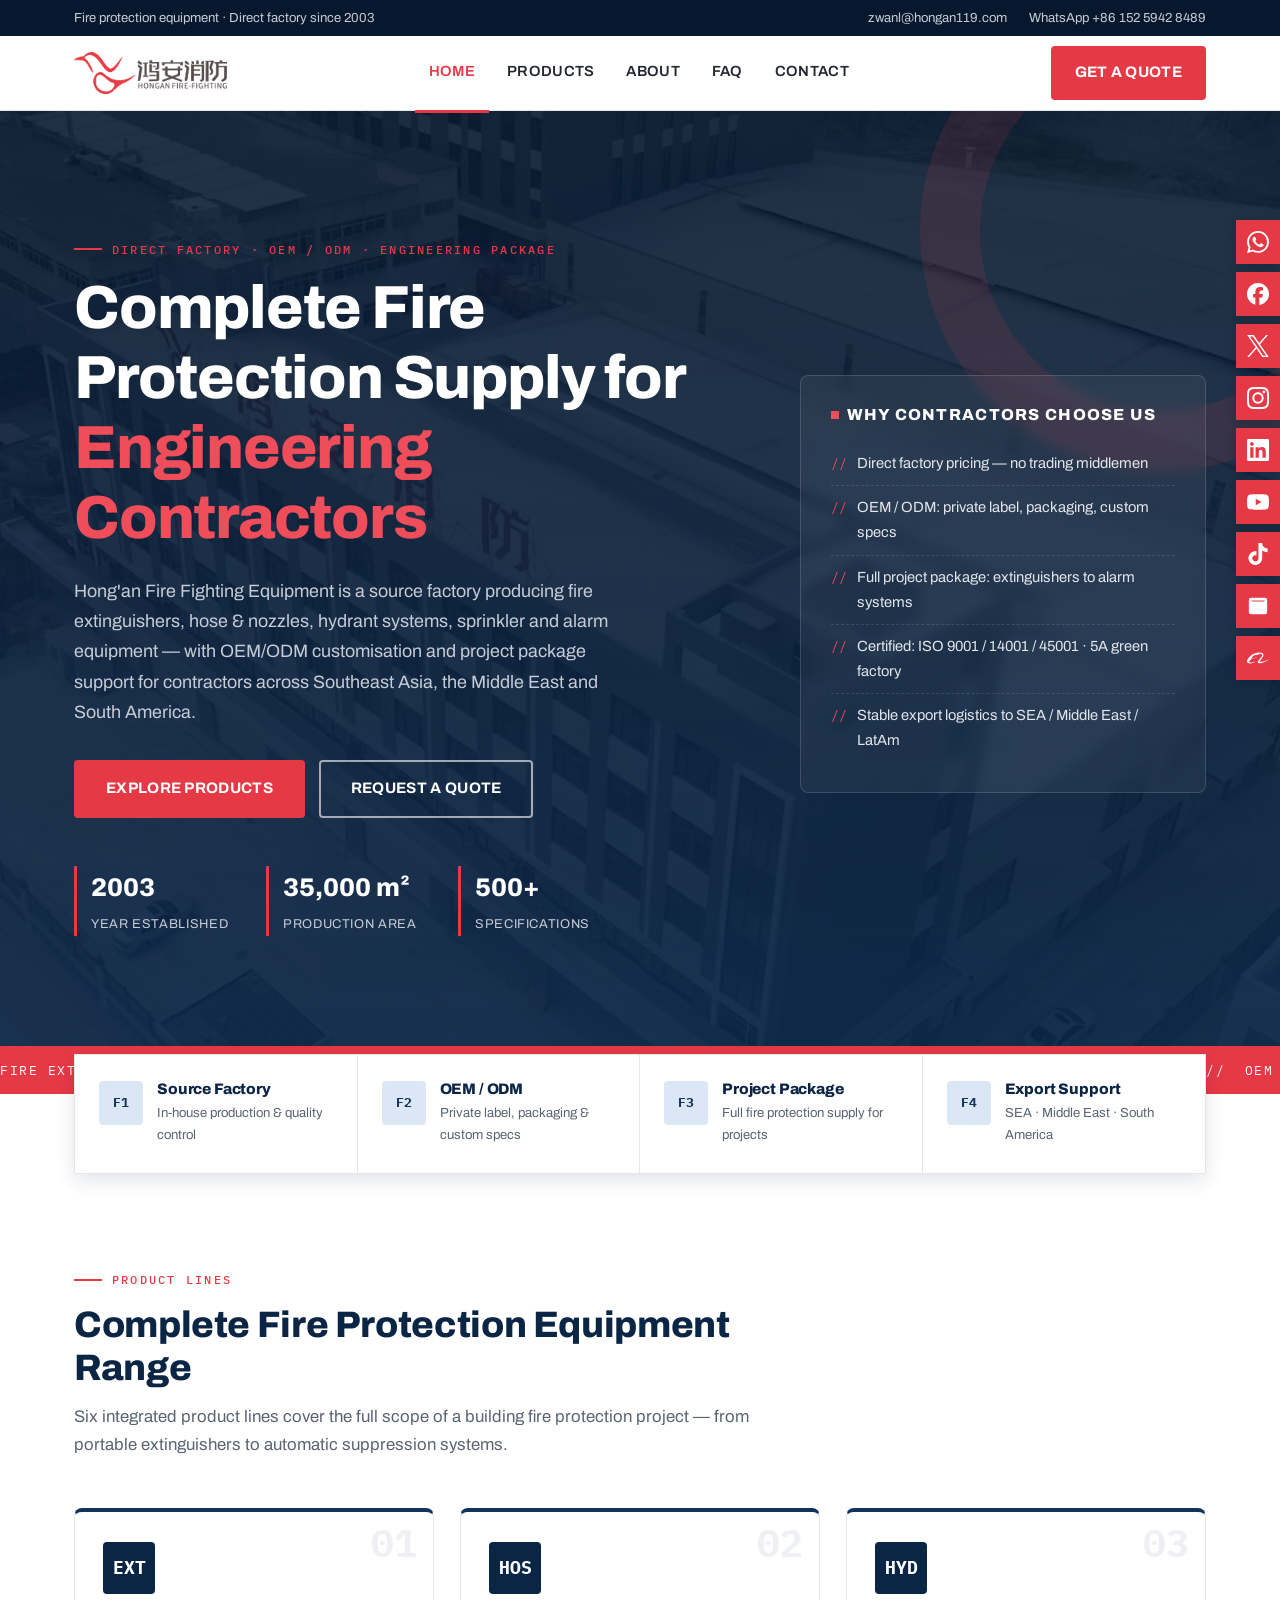
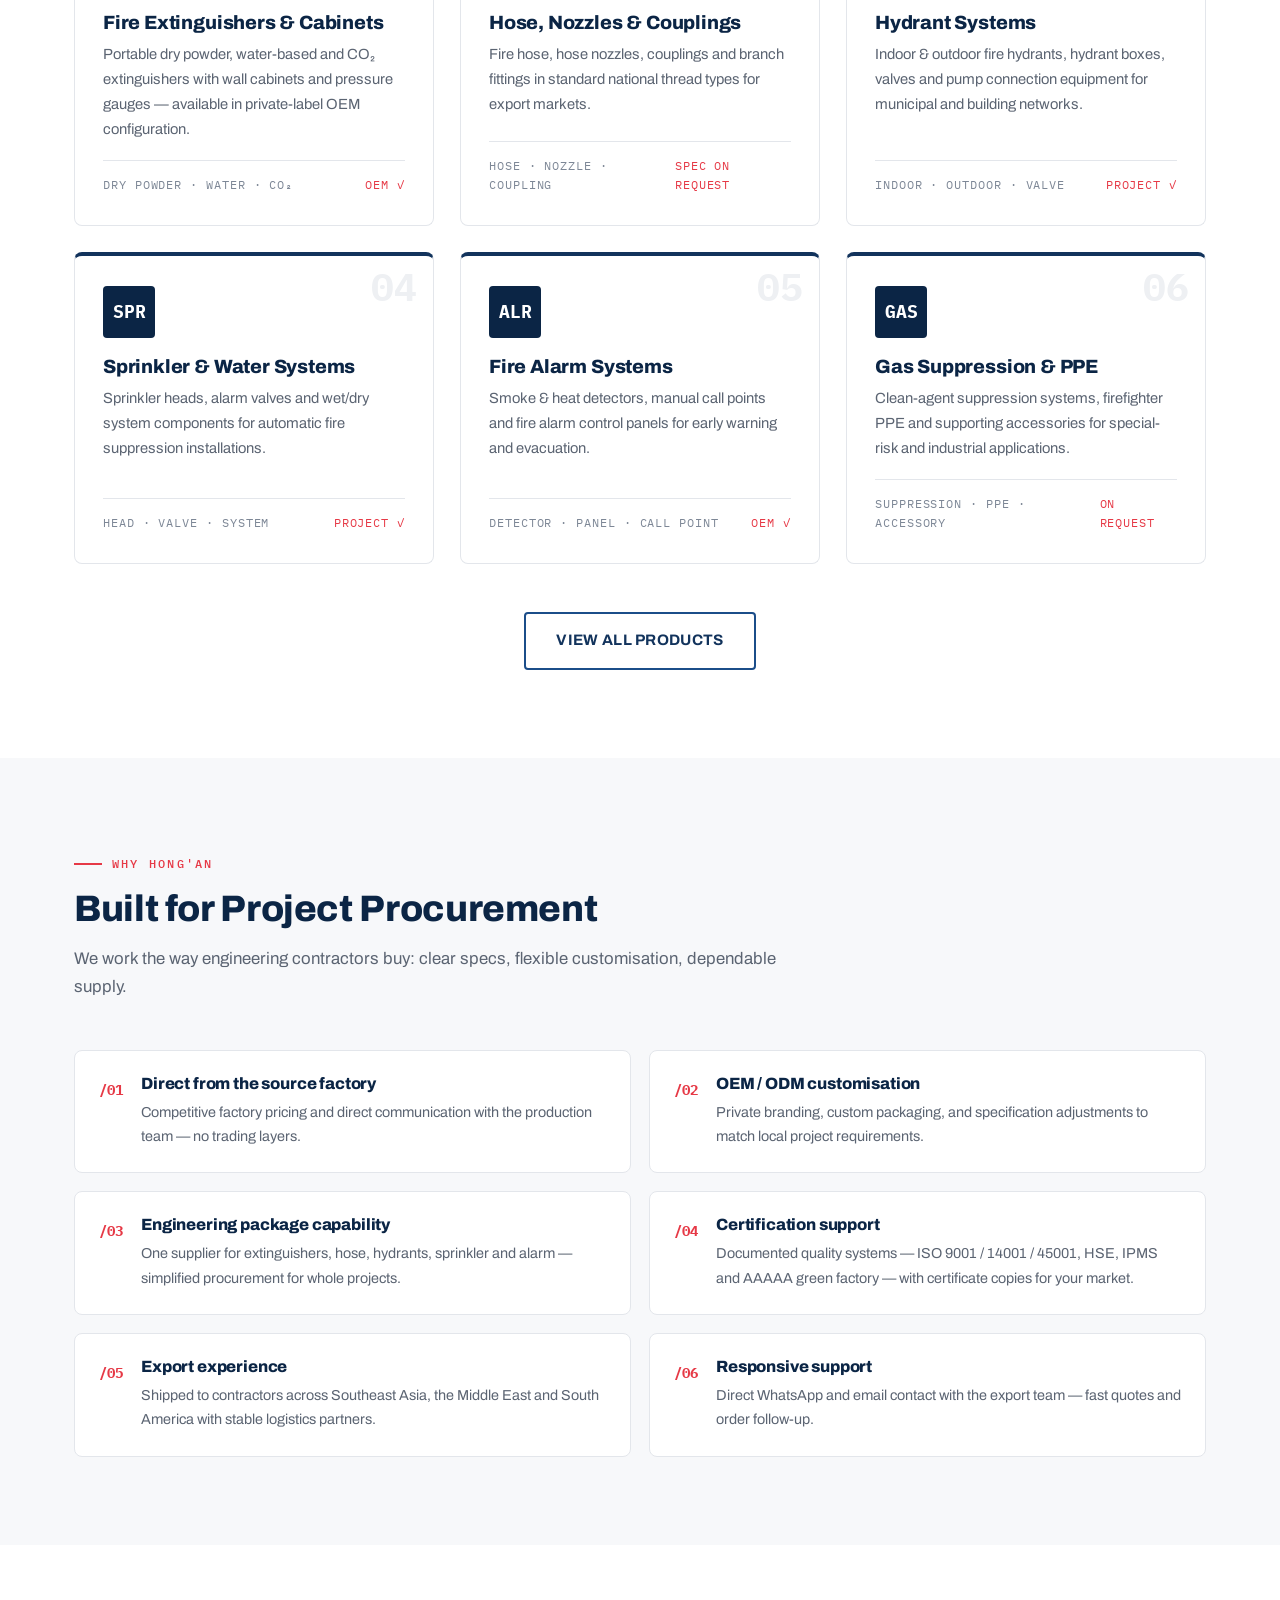
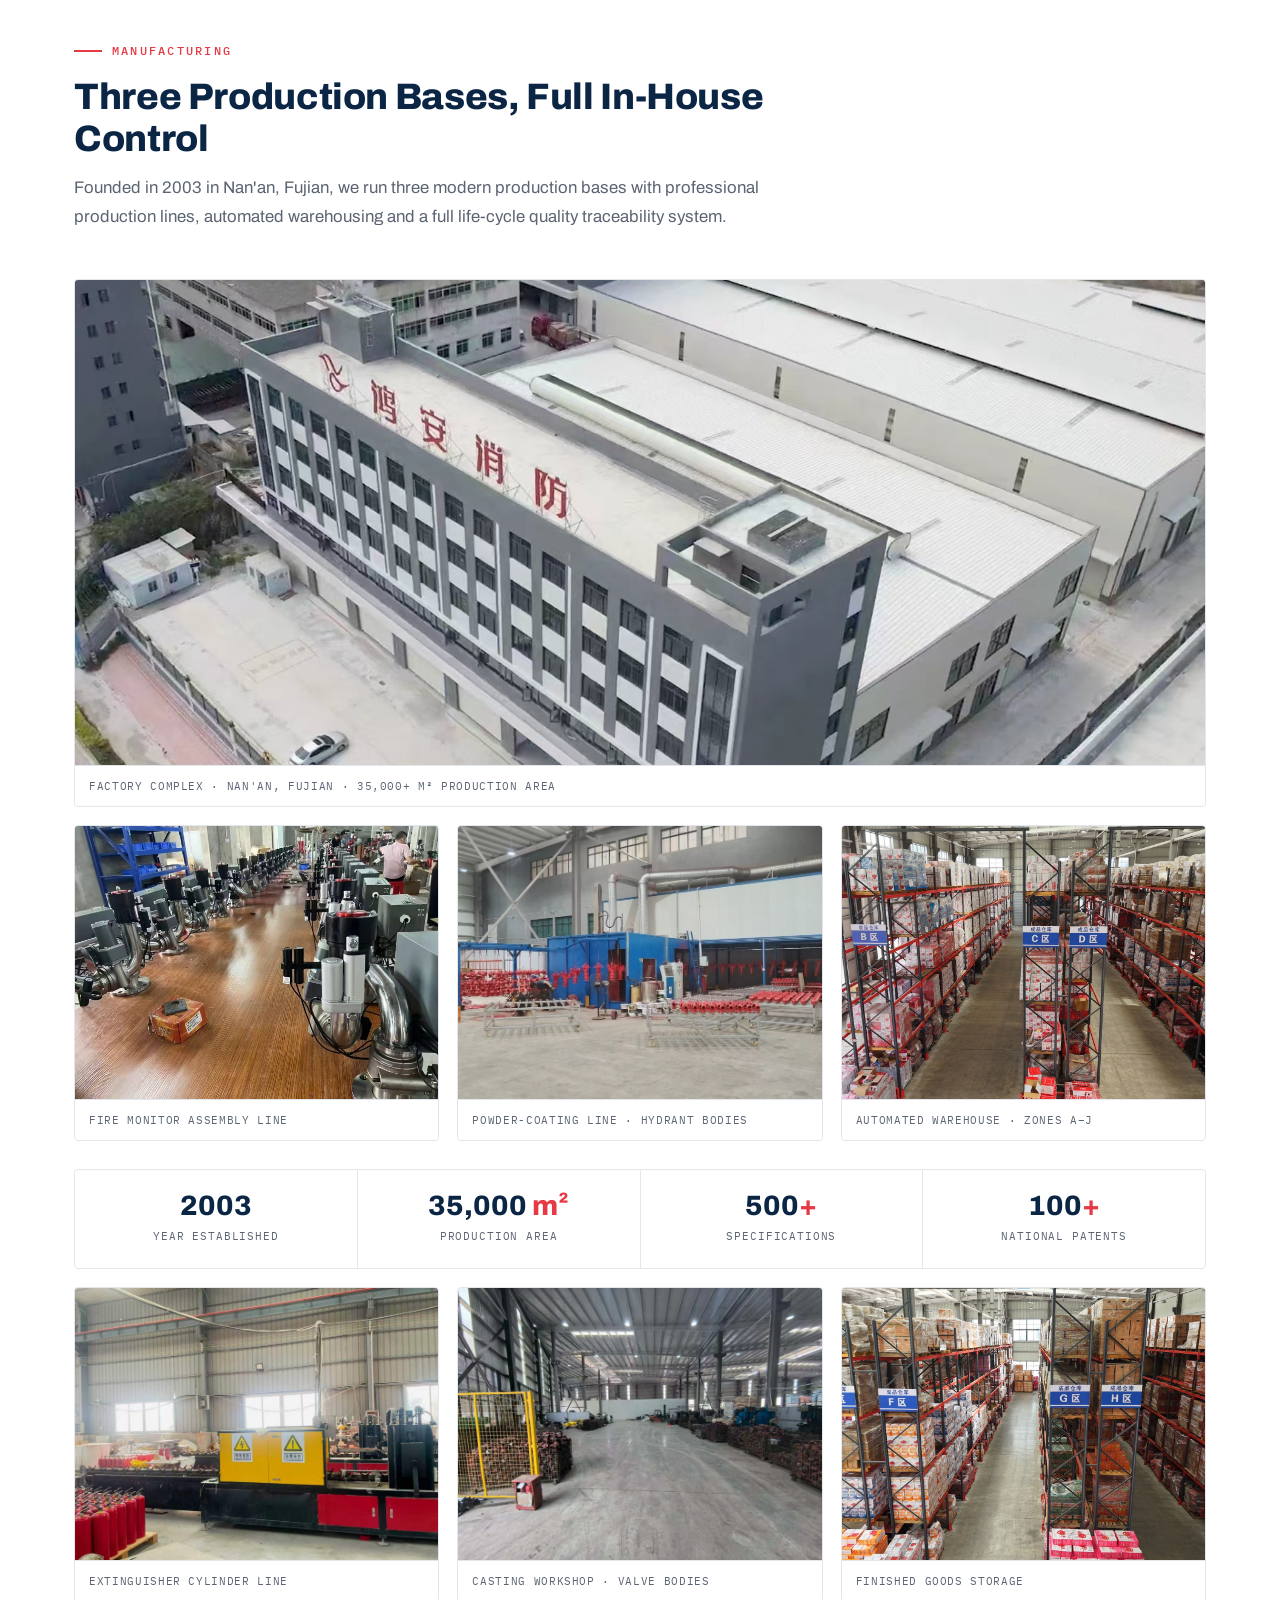
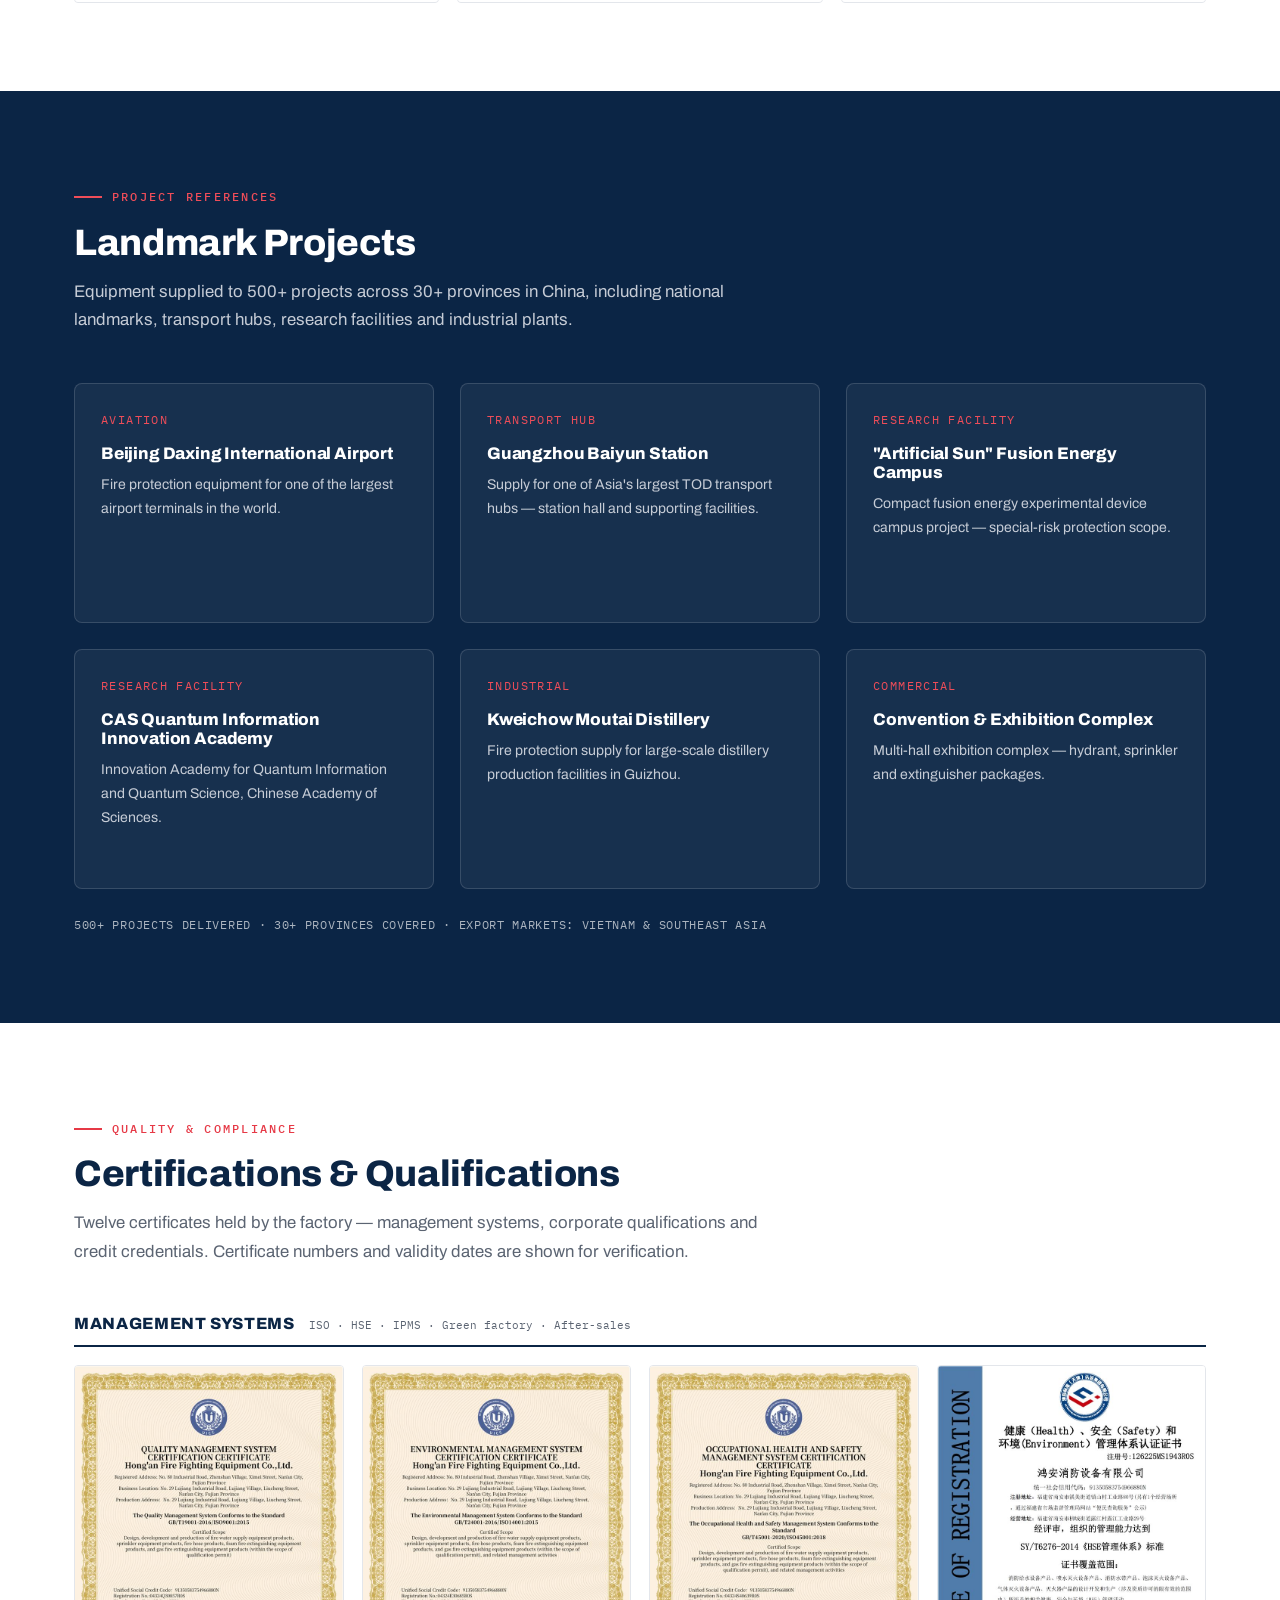
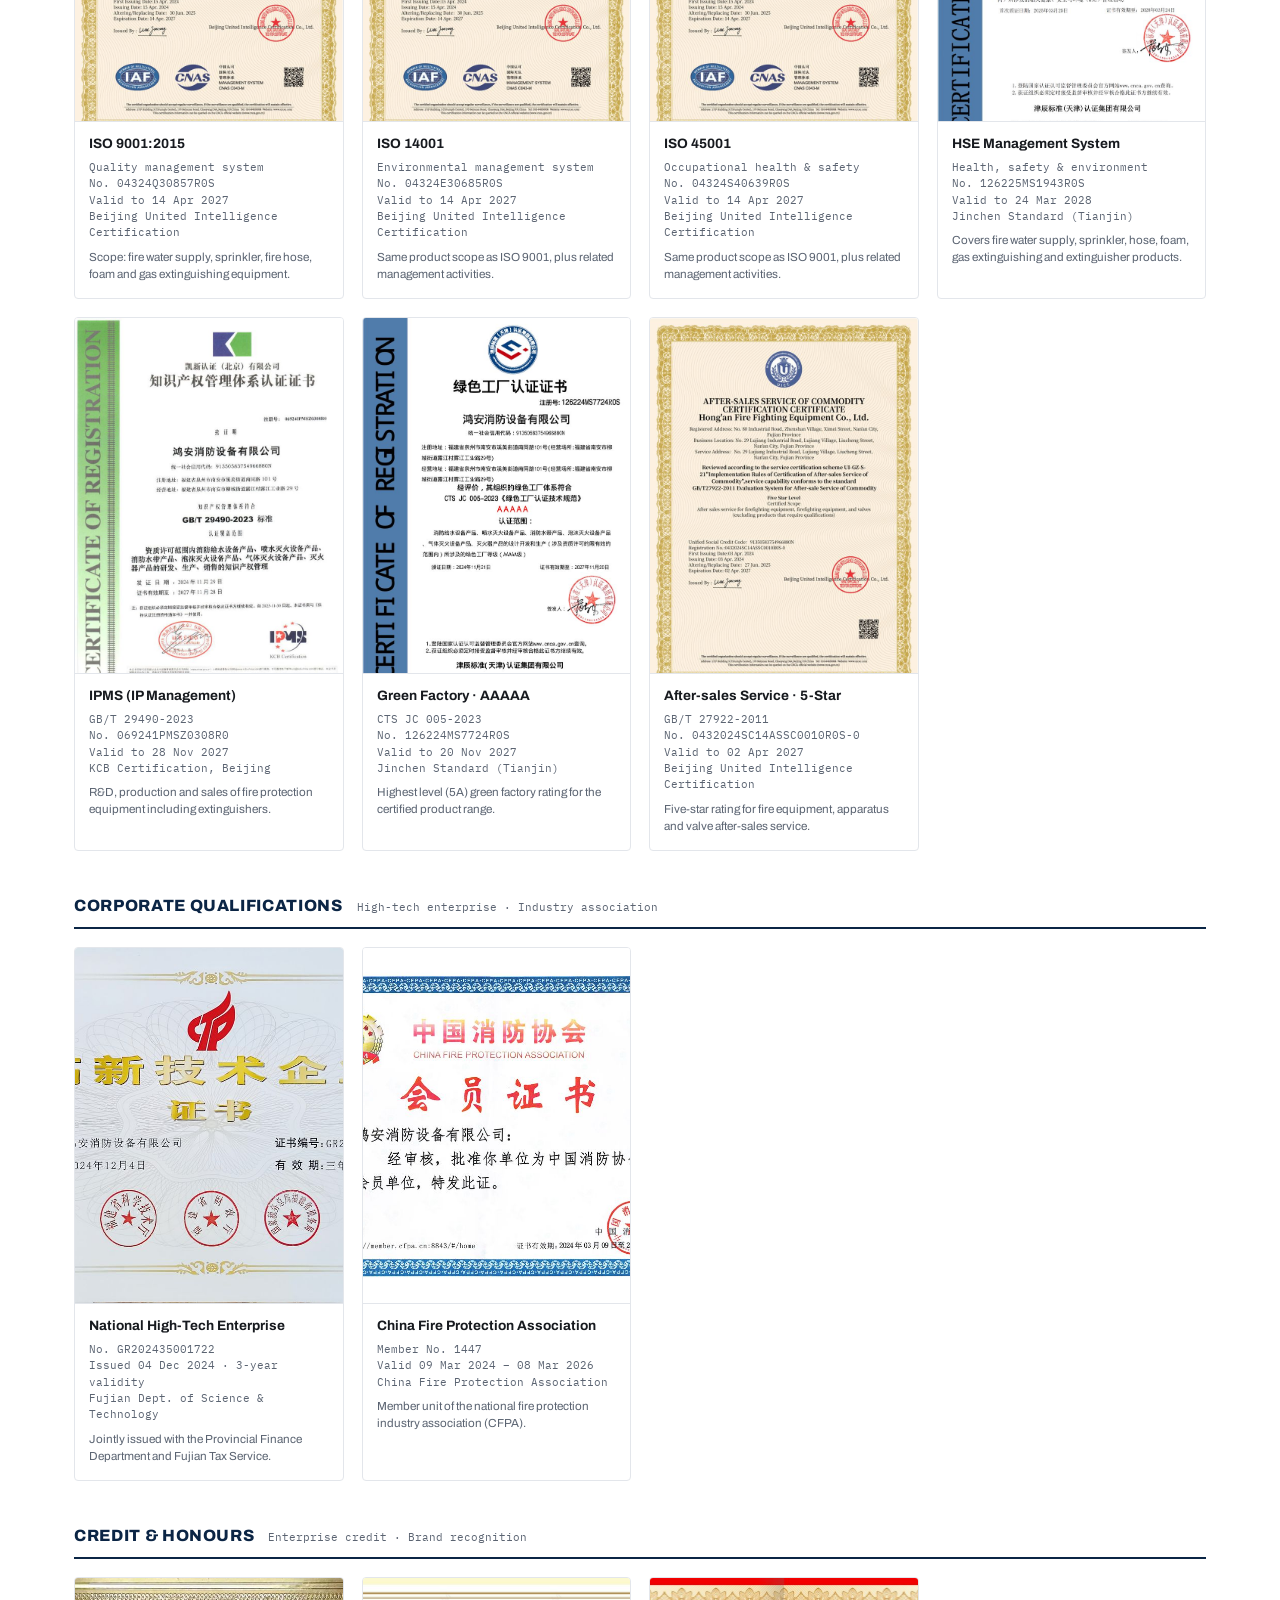
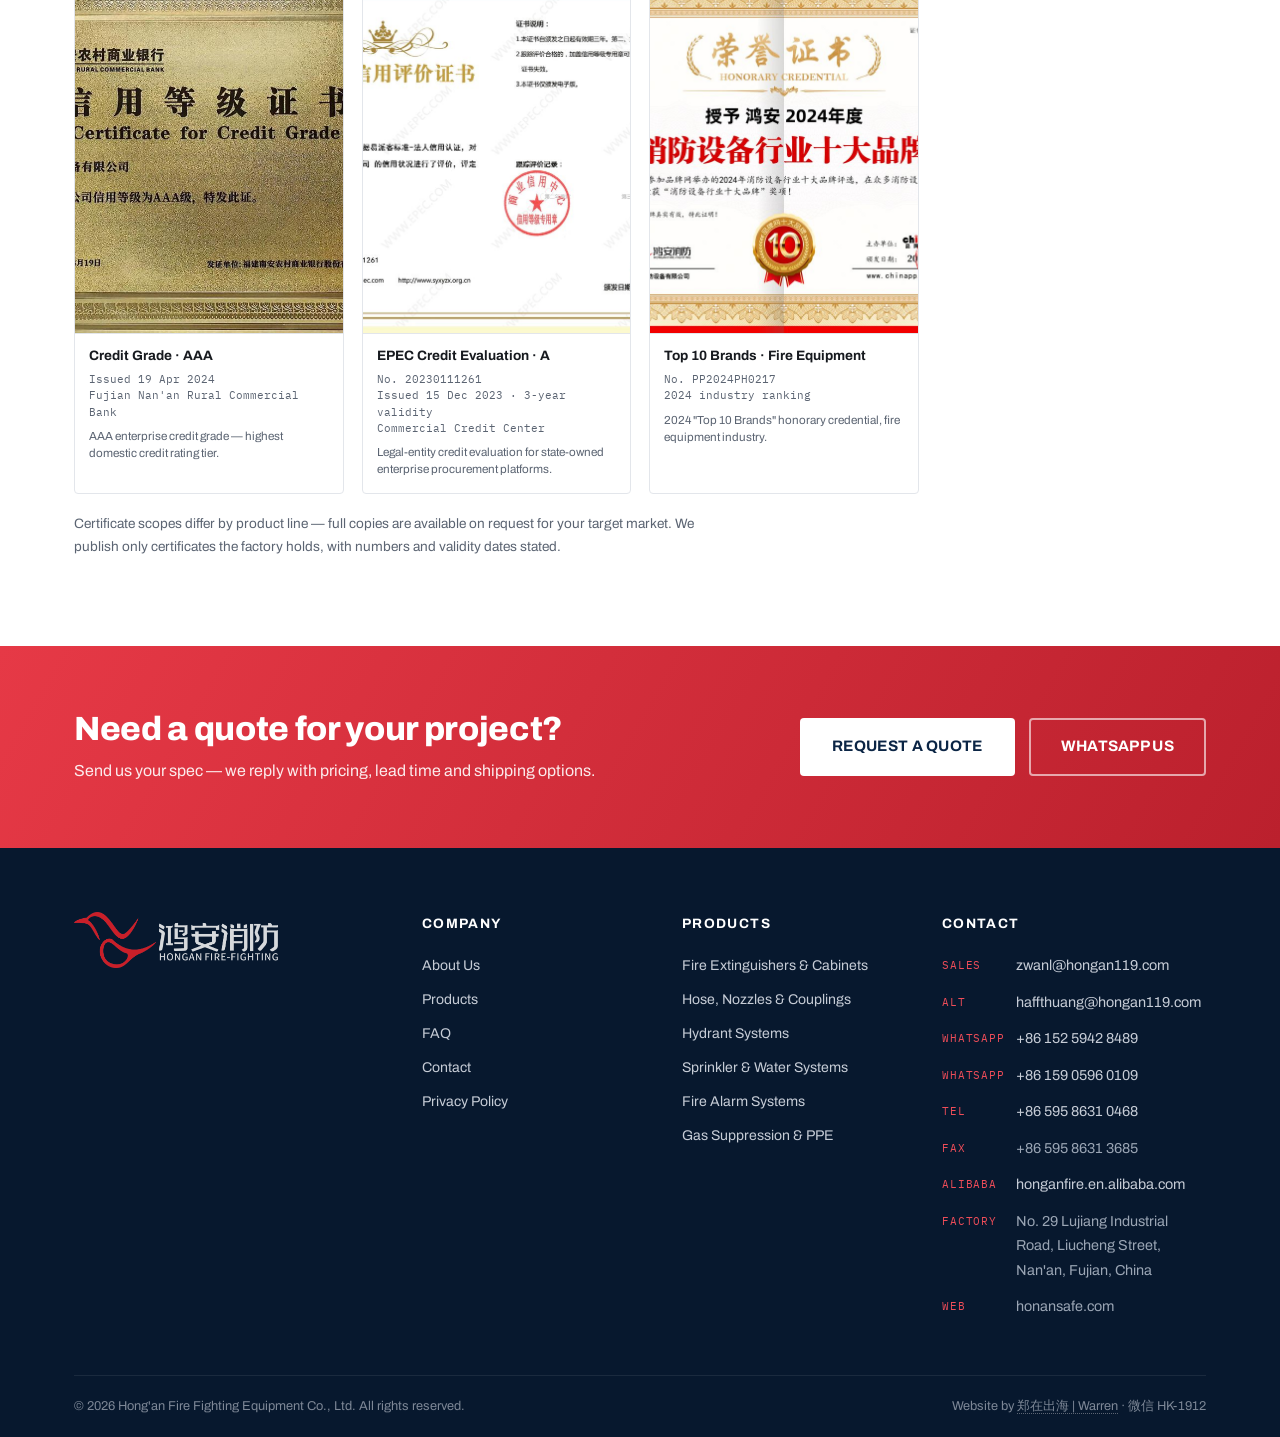
==== index.html @ c44fd496 "feat: add fixed contact rail (WhatsApp / Email / Alibaba) with hover-expand labels" ====
<!DOCTYPE html>
<html lang="en">
<head>
  <meta charset="UTF-8">
  <meta name="viewport" content="width=device-width, initial-scale=1.0">
  <title>Hong'an Fire Fighting Equipment — Fire Protection Manufacturer | Fire Extinguishers, Hose, Hydrant, Sprinkler, Alarm Systems</title>
  <meta name="description" content="Hong'an Fire Fighting Equipment Co., Ltd. — direct factory manufacturer of fire extinguishers, fire hose & nozzles, hydrant systems, sprinkler systems and fire alarm systems. OEM/ODM customisation, engineering package support, exports to Southeast Asia, Middle East & South America.">
  <meta name="keywords" content="fire extinguisher manufacturer, fire hose supplier, fire hydrant, sprinkler system, fire alarm, OEM ODM fire protection, HonanSafe, Hong'an Fire Fighting Equipment">
  <link rel="canonical" href="https://honansafe.com/">
  <meta property="og:title" content="Hong'an Fire Fighting Equipment — Fire Protection Manufacturer">
  <meta property="og:description" content="Direct factory manufacturer of fire protection equipment. OEM/ODM customisation for engineering contractors in Southeast Asia, Middle East & South America.">
  <meta property="og:type" content="website">
  <meta property="og:url" content="https://honansafe.com/">
  <link rel="preconnect" href="https://fonts.googleapis.com">
  <link rel="preconnect" href="https://fonts.gstatic.com" crossorigin>
  <link href="https://fonts.googleapis.com/css2?family=Archivo:wght@400;500;600;700;800&family=IBM+Plex+Mono:wght@400;500;600&display=swap" rel="stylesheet">
  <link rel="stylesheet" href="assets/styles.css?v=5">
  <script type="application/ld+json">
  {
    "@context": "https://schema.org",
    "@type": "Organization",
    "name": "Hong'an Fire Fighting Equipment Co., Ltd.",
    "alternateName": "HonanSafe",
    "url": "https://honansafe.com/",
    "email": "zwanl@hongan119.com",
    "contactPoint": {
      "@type": "ContactPoint",
      "telephone": "+86-152-5942-8489",
      "contactType": "sales",
      "areaServed": ["Southeast Asia", "Middle East", "South America"],
      "availableLanguage": ["English"]
    },
    "description": "Direct factory manufacturer of fire protection equipment including fire extinguishers, fire hose, hydrants, sprinkler and fire alarm systems. OEM/ODM customisation and engineering package support."
  }
  </script>
</head>
<body>

  <!-- Top utility bar -->
  <div class="topbar">
    <div class="container">
      <div>Fire protection equipment · Direct factory since <span id="est-year">2003</span></div>
      <div class="tb-right">
        <a href="mailto:zwanl@hongan119.com">zwanl@hongan119.com</a>
        <a href="https://wa.me/8615259428489" target="_blank" rel="noopener">WhatsApp +86 152 5942 8489</a>
      </div>
    </div>
  </div>

  <!-- Header -->
  <header class="site-header">
    <div class="container nav-wrap">
      <a href="index.html" class="brand" aria-label="HonanSafe home">
        <img src="assets/logo-horizontal.png" alt="Hong'an Fire Fighting Equipment - HonanSafe" class="brand-logo">
      </a>

      <button class="nav-toggle" aria-label="Open menu" aria-expanded="false">
        <span></span><span></span><span></span>
      </button>

      <nav aria-label="Main navigation">
        <ul class="nav-menu">
          <li><a href="index.html" class="active">Home</a></li>
          <li>
            <a href="products.html">Products</a>
            <ul class="dropdown">
              <li><a href="products/fire-extinguishers.html">Fire Extinguishers & Cabinets <span>01</span></a></li>
              <li><a href="products/hose-nozzles.html">Hose, Nozzles & Couplings <span>02</span></a></li>
              <li><a href="products/hydrant-systems.html">Hydrant Systems <span>03</span></a></li>
              <li><a href="products/sprinkler-systems.html">Sprinkler & Water Systems <span>04</span></a></li>
              <li><a href="products/fire-alarm.html">Fire Alarm Systems <span>05</span></a></li>
              <li><a href="products/other.html">Gas Suppression & PPE <span>06</span></a></li>
            </ul>
          </li>
          <li><a href="about.html">About</a></li>
          <li><a href="faq.html">FAQ</a></li>
          <li><a href="contact.html">Contact</a></li>
        </ul>
      </nav>

      <div class="nav-cta">
        <a href="contact.html" class="btn btn-primary" style="padding:12px 22px;">Get a Quote</a>
      </div>
    </div>
  </header>

  <!-- Hero -->
  <section class="hero hero-has-photo">
    <div class="container">
      <div class="hero-grid">
        <div class="reveal">
          <span class="kicker">Direct factory · OEM / ODM · Engineering package</span>
          <h1>Complete Fire Protection Supply for <span class="accent">Engineering Contractors</span></h1>
          <p class="hero-sub">
            Hong'an Fire Fighting Equipment is a source factory producing fire extinguishers, hose & nozzles,
            hydrant systems, sprinkler and alarm equipment — with OEM/ODM customisation and
            project package support for contractors across Southeast Asia, the Middle East and South America.
          </p>
          <div class="hero-ctas">
            <a href="products.html" class="btn btn-primary">Explore Products</a>
            <a href="contact.html" class="btn btn-outline-light">Request a Quote</a>
          </div>
          <div class="hero-stats">
            <div class="stat"><b>2003</b><span>Year established</span></div>
            <div class="stat"><b>35,000 m²</b><span>Production area</span></div>
            <div class="stat"><b>500+</b><span>Specifications</span></div>
          </div>
        </div>
        <div class="hero-panel reveal reveal-delay-1">
          <h3>Why contractors choose us</h3>
          <ul>
            <li>Direct factory pricing — no trading middlemen</li>
            <li>OEM / ODM: private label, packaging, custom specs</li>
            <li>Full project package: extinguishers to alarm systems</li>
            <li>Certified: ISO 9001 / 14001 / 45001 · 5A green factory</li>
            <li>Stable export logistics to SEA / Middle East / LatAm</li>
          </ul>
        </div>
      </div>
    </div>
  </section>

  <!-- Ticker -->
  <div class="ticker" aria-hidden="true">
    <div class="ticker-track">
      FIRE EXTINGUISHERS&nbsp;&nbsp;//&nbsp;&nbsp;FIRE HOSE & NOZZLES&nbsp;&nbsp;//&nbsp;&nbsp;HYDRANT SYSTEMS&nbsp;&nbsp;//&nbsp;&nbsp;SPRINKLER SYSTEMS&nbsp;&nbsp;//&nbsp;&nbsp;FIRE ALARM&nbsp;&nbsp;//&nbsp;&nbsp;GAS SUPPRESSION&nbsp;&nbsp;//&nbsp;&nbsp;OEM / ODM&nbsp;&nbsp;//&nbsp;&nbsp;ENGINEERING PACKAGE&nbsp;&nbsp;//&nbsp;&nbsp;
      FIRE EXTINGUISHERS&nbsp;&nbsp;//&nbsp;&nbsp;FIRE HOSE & NOZZLES&nbsp;&nbsp;//&nbsp;&nbsp;HYDRANT SYSTEMS&nbsp;&nbsp;//&nbsp;&nbsp;SPRINKLER SYSTEMS&nbsp;&nbsp;//&nbsp;&nbsp;FIRE ALARM&nbsp;&nbsp;//&nbsp;&nbsp;GAS SUPPRESSION&nbsp;&nbsp;//&nbsp;&nbsp;OEM / ODM&nbsp;&nbsp;//&nbsp;&nbsp;ENGINEERING PACKAGE&nbsp;&nbsp;//&nbsp;&nbsp;
    </div>
  </div>

  <!-- Capability strip -->
  <div class="container">
    <div class="cap-strip reveal">
      <div class="cap-item">
        <div class="cap-icon">F1</div>
        <div><h4>Source Factory</h4><p>In-house production & quality control</p></div>
      </div>
      <div class="cap-item">
        <div class="cap-icon">F2</div>
        <div><h4>OEM / ODM</h4><p>Private label, packaging & custom specs</p></div>
      </div>
      <div class="cap-item">
        <div class="cap-icon">F3</div>
        <div><h4>Project Package</h4><p>Full fire protection supply for projects</p></div>
      </div>
      <div class="cap-item">
        <div class="cap-icon">F4</div>
        <div><h4>Export Support</h4><p>SEA · Middle East · South America</p></div>
      </div>
    </div>
  </div>

  <!-- Products -->
  <section class="section" id="products">
    <div class="container">
      <div class="section-head reveal">
        <span class="kicker">Product lines</span>
        <h2>Complete Fire Protection Equipment Range</h2>
        <p>Six integrated product lines cover the full scope of a building fire protection project — from portable extinguishers to automatic suppression systems.</p>
      </div>

      <div class="product-grid">
        <article class="product-card reveal" data-index="01">
          <div class="pc-icon">EXT</div>
          <h3><a href="products/fire-extinguishers.html">Fire Extinguishers & Cabinets</a></h3>
          <p>Portable dry powder, water-based and CO₂ extinguishers with wall cabinets and pressure gauges — available in private-label OEM configuration.</p>
          <div class="pc-meta"><span>Dry powder · Water · CO₂</span><span class="tag">OEM ✓</span></div>
        </article>
        <article class="product-card reveal reveal-delay-1" data-index="02">
          <div class="pc-icon">HOS</div>
          <h3><a href="products/hose-nozzles.html">Hose, Nozzles & Couplings</a></h3>
          <p>Fire hose, hose nozzles, couplings and branch fittings in standard national thread types for export markets.</p>
          <div class="pc-meta"><span>Hose · Nozzle · Coupling</span><span class="tag">Spec on request</span></div>
        </article>
        <article class="product-card reveal reveal-delay-2" data-index="03">
          <div class="pc-icon">HYD</div>
          <h3><a href="products/hydrant-systems.html">Hydrant Systems</a></h3>
          <p>Indoor & outdoor fire hydrants, hydrant boxes, valves and pump connection equipment for municipal and building networks.</p>
          <div class="pc-meta"><span>Indoor · Outdoor · Valve</span><span class="tag">Project ✓</span></div>
        </article>
        <article class="product-card reveal" data-index="04">
          <div class="pc-icon">SPR</div>
          <h3><a href="products/sprinkler-systems.html">Sprinkler & Water Systems</a></h3>
          <p>Sprinkler heads, alarm valves and wet/dry system components for automatic fire suppression installations.</p>
          <div class="pc-meta"><span>Head · Valve · System</span><span class="tag">Project ✓</span></div>
        </article>
        <article class="product-card reveal reveal-delay-1" data-index="05">
          <div class="pc-icon">ALR</div>
          <h3><a href="products/fire-alarm.html">Fire Alarm Systems</a></h3>
          <p>Smoke & heat detectors, manual call points and fire alarm control panels for early warning and evacuation.</p>
          <div class="pc-meta"><span>Detector · Panel · Call point</span><span class="tag">OEM ✓</span></div>
        </article>
        <article class="product-card reveal reveal-delay-2" data-index="06">
          <div class="pc-icon">GAS</div>
          <h3><a href="products/other.html">Gas Suppression & PPE</a></h3>
          <p>Clean-agent suppression systems, firefighter PPE and supporting accessories for special-risk and industrial applications.</p>
          <div class="pc-meta"><span>Suppression · PPE · Accessory</span><span class="tag">On request</span></div>
        </article>
      </div>

      <div class="text-center mt-48 reveal">
        <a href="products.html" class="btn btn-outline">View All Products</a>
      </div>
    </div>
  </section>

  <!-- Why us -->
  <section class="section section-alt" id="why-us">
    <div class="container">
      <div class="section-head reveal">
        <span class="kicker">Why Hong'an</span>
        <h2>Built for Project Procurement</h2>
        <p>We work the way engineering contractors buy: clear specs, flexible customisation, dependable supply.</p>
      </div>

      <div class="why-grid">
        <div class="why-item reveal">
          <span class="w-num">/01</span>
          <div>
            <h4>Direct from the source factory</h4>
            <p>Competitive factory pricing and direct communication with the production team — no trading layers.</p>
          </div>
        </div>
        <div class="why-item reveal reveal-delay-1">
          <span class="w-num">/02</span>
          <div>
            <h4>OEM / ODM customisation</h4>
            <p>Private branding, custom packaging, and specification adjustments to match local project requirements.</p>
          </div>
        </div>
        <div class="why-item reveal reveal-delay-2">
          <span class="w-num">/03</span>
          <div>
            <h4>Engineering package capability</h4>
            <p>One supplier for extinguishers, hose, hydrants, sprinkler and alarm — simplified procurement for whole projects.</p>
          </div>
        </div>
        <div class="why-item reveal">
          <span class="w-num">/04</span>
          <div>
            <h4>Certification support</h4>
            <p>Documented quality systems — ISO 9001 / 14001 / 45001, HSE, IPMS and AAAAA green factory — with certificate copies for your market.</p>
          </div>
        </div>
        <div class="why-item reveal reveal-delay-1">
          <span class="w-num">/05</span>
          <div>
            <h4>Export experience</h4>
            <p>Shipped to contractors across Southeast Asia, the Middle East and South America with stable logistics partners.</p>
          </div>
        </div>
        <div class="why-item reveal reveal-delay-2">
          <span class="w-num">/06</span>
          <div>
            <h4>Responsive support</h4>
            <p>Direct WhatsApp and email contact with the export team — fast quotes and order follow-up.</p>
          </div>
        </div>
      </div>
    </div>
  </section>

  <!-- Factory capability -->
  <section class="section" id="factory">
    <div class="container">
      <div class="section-head reveal">
        <span class="kicker">Manufacturing</span>
        <h2>Three Production Bases, Full In-House Control</h2>
        <p>Founded in 2003 in Nan'an, Fujian, we run three modern production bases with professional production lines, automated warehousing and a full life-cycle quality traceability system.</p>
      </div>

      <div class="scene-grid reveal">
        <figure class="scene-figure scene-wide">
          <img src="assets/images/factory-aerial.jpg" alt="Aerial view of the Hong'an Fire Fighting Equipment factory complex in Nan'an, Fujian" loading="lazy">
          <figcaption>Factory complex · Nan'an, Fujian · 35,000+ m² production area</figcaption>
        </figure>
        <figure class="scene-figure">
          <img src="assets/images/workshop-assembly.jpg" alt="Fire monitor assembly line with finished units" loading="lazy">
          <figcaption>Fire monitor assembly line</figcaption>
        </figure>
        <figure class="scene-figure">
          <img src="assets/images/workshop-coating.jpg" alt="Powder coating line for hydrant castings" loading="lazy">
          <figcaption>Powder-coating line · hydrant bodies</figcaption>
        </figure>
        <figure class="scene-figure">
          <img src="assets/images/warehouse-a.jpg" alt="Automated finished goods warehouse, zones A to J" loading="lazy">
          <figcaption>Automated warehouse · zones A–J</figcaption>
        </figure>
      </div>

      <div class="factory-stats reveal">
        <div><b>2003</b><span>Year established</span></div>
        <div><b>35,000<em> m²</em></b><span>Production area</span></div>
        <div><b>500<em>+</em></b><span>Specifications</span></div>
        <div><b>100<em>+</em></b><span>National patents</span></div>
      </div>

      <div class="scene-grid reveal" style="margin-top:18px;">
        <figure class="scene-figure">
          <img src="assets/images/workshop-cylinder.jpg" alt="Extinguisher cylinder production line" loading="lazy">
          <figcaption>Extinguisher cylinder line</figcaption>
        </figure>
        <figure class="scene-figure">
          <img src="assets/images/workshop-casting.jpg" alt="Casting workshop with hydrant and valve bodies" loading="lazy">
          <figcaption>Casting workshop · valve bodies</figcaption>
        </figure>
        <figure class="scene-figure">
          <img src="assets/images/warehouse-b.jpg" alt="Finished goods warehouse zones E to H" loading="lazy">
          <figcaption>Finished goods storage</figcaption>
        </figure>
      </div>
    </div>
  </section>

  <!-- Case studies -->
  <section class="section section-dark" id="cases">
    <div class="container">
      <div class="section-head reveal">
        <span class="kicker">Project references</span>
        <h2>Landmark Projects</h2>
        <p>Equipment supplied to 500+ projects across 30+ provinces in China, including national landmarks, transport hubs, research facilities and industrial plants.</p>
      </div>

      <div class="case-grid">
        <article class="case-card reveal">
          <div class="cc-flag">Aviation</div>
          <h4>Beijing Daxing International Airport</h4>
          <p>Fire protection equipment for one of the largest airport terminals in the world.</p>
        </article>
        <article class="case-card reveal reveal-delay-1">
          <div class="cc-flag">Transport hub</div>
          <h4>Guangzhou Baiyun Station</h4>
          <p>Supply for one of Asia's largest TOD transport hubs — station hall and supporting facilities.</p>
        </article>
        <article class="case-card reveal reveal-delay-2">
          <div class="cc-flag">Research facility</div>
          <h4>"Artificial Sun" Fusion Energy Campus</h4>
          <p>Compact fusion energy experimental device campus project — special-risk protection scope.</p>
        </article>
        <article class="case-card reveal">
          <div class="cc-flag">Research facility</div>
          <h4>CAS Quantum Information Innovation Academy</h4>
          <p>Innovation Academy for Quantum Information and Quantum Science, Chinese Academy of Sciences.</p>
        </article>
        <article class="case-card reveal reveal-delay-1">
          <div class="cc-flag">Industrial</div>
          <h4>Kweichow Moutai Distillery</h4>
          <p>Fire protection supply for large-scale distillery production facilities in Guizhou.</p>
        </article>
        <article class="case-card reveal reveal-delay-2">
          <div class="cc-flag">Commercial</div>
          <h4>Convention & Exhibition Complex</h4>
          <p>Multi-hall exhibition complex — hydrant, sprinkler and extinguisher packages.</p>
        </article>
      </div>

      <p class="reveal" style="margin-top:26px;color:rgba(255,255,255,0.66);font-family:var(--font-mono);font-size:0.72rem;letter-spacing:0.06em;text-transform:uppercase;">
        500+ projects delivered · 30+ provinces covered · Export markets: Vietnam &amp; Southeast Asia
      </p>
    </div>
  </section>

  <!-- Certifications -->
  <section class="section" id="certifications">
    <div class="container">
      <div class="section-head reveal">
        <span class="kicker">Quality &amp; compliance</span>
        <h2>Certifications &amp; Qualifications</h2>
        <p>Twelve certificates held by the factory — management systems, corporate qualifications and credit credentials. Certificate numbers and validity dates are shown for verification.</p>
      </div>

      <div class="cert-group reveal">
        <div class="cert-group-head">
          <h3>Management systems</h3>
          <span>ISO · HSE · IPMS · Green factory · After-sales</span>
        </div>
        <div class="cert-cards">
          <article class="cert-card">
            <img src="assets/images/cert-iso9001.jpg" alt="ISO 9001 quality management system certificate" loading="lazy">
            <div class="cc-body">
              <b>ISO 9001:2015</b>
              <span class="cc-meta">Quality management system<br>No. 04324Q30857R0S<br>Valid to 14 Apr 2027<br>Beijing United Intelligence Certification</span>
              <span class="cc-scope">Scope: fire water supply, sprinkler, fire hose, foam and gas extinguishing equipment.</span>
            </div>
          </article>
          <article class="cert-card">
            <img src="assets/images/cert-iso14001.jpg" alt="ISO 14001 environmental management system certificate" loading="lazy">
            <div class="cc-body">
              <b>ISO 14001</b>
              <span class="cc-meta">Environmental management system<br>No. 04324E30685R0S<br>Valid to 14 Apr 2027<br>Beijing United Intelligence Certification</span>
              <span class="cc-scope">Same product scope as ISO 9001, plus related management activities.</span>
            </div>
          </article>
          <article class="cert-card">
            <img src="assets/images/cert-iso45001.jpg" alt="ISO 45001 occupational health and safety certificate" loading="lazy">
            <div class="cc-body">
              <b>ISO 45001</b>
              <span class="cc-meta">Occupational health &amp; safety<br>No. 04324S40639R0S<br>Valid to 14 Apr 2027<br>Beijing United Intelligence Certification</span>
              <span class="cc-scope">Same product scope as ISO 9001, plus related management activities.</span>
            </div>
          </article>
          <article class="cert-card">
            <img src="assets/images/cert-hse.jpg" alt="HSE health safety and environment management certificate" loading="lazy">
            <div class="cc-body">
              <b>HSE Management System</b>
              <span class="cc-meta">Health, safety &amp; environment<br>No. 126225MS1943R0S<br>Valid to 24 Mar 2028<br>Jinchen Standard (Tianjin)</span>
              <span class="cc-scope">Covers fire water supply, sprinkler, hose, foam, gas extinguishing and extinguisher products.</span>
            </div>
          </article>
          <article class="cert-card">
            <img src="assets/images/cert-ipms.jpg" alt="Intellectual property management system certificate" loading="lazy">
            <div class="cc-body">
              <b>IPMS (IP Management)</b>
              <span class="cc-meta">GB/T 29490-2023<br>No. 069241PMSZ0308R0<br>Valid to 28 Nov 2027<br>KCB Certification, Beijing</span>
              <span class="cc-scope">R&amp;D, production and sales of fire protection equipment including extinguishers.</span>
            </div>
          </article>
          <article class="cert-card">
            <img src="assets/images/cert-green-factory.jpg" alt="Green factory certification AAAAA level" loading="lazy">
            <div class="cc-body">
              <b>Green Factory · AAAAA</b>
              <span class="cc-meta">CTS JC 005-2023<br>No. 126224MS7724R0S<br>Valid to 20 Nov 2027<br>Jinchen Standard (Tianjin)</span>
              <span class="cc-scope">Highest level (5A) green factory rating for the certified product range.</span>
            </div>
          </article>
          <article class="cert-card">
            <img src="assets/images/cert-after-sales.jpg" alt="After-sales service certification five star" loading="lazy">
            <div class="cc-body">
              <b>After-sales Service · 5-Star</b>
              <span class="cc-meta">GB/T 27922-2011<br>No. 0432024SC14ASSC0010R0S-0<br>Valid to 02 Apr 2027<br>Beijing United Intelligence Certification</span>
              <span class="cc-scope">Five-star rating for fire equipment, apparatus and valve after-sales service.</span>
            </div>
          </article>
        </div>
      </div>

      <div class="cert-group reveal">
        <div class="cert-group-head">
          <h3>Corporate qualifications</h3>
          <span>High-tech enterprise · Industry association</span>
        </div>
        <div class="cert-cards">
          <article class="cert-card">
            <img src="assets/images/cert-high-tech.jpg" alt="National high-tech enterprise certificate" loading="lazy">
            <div class="cc-body">
              <b>National High-Tech Enterprise</b>
              <span class="cc-meta">No. GR202435001722<br>Issued 04 Dec 2024 · 3-year validity<br>Fujian Dept. of Science &amp; Technology</span>
              <span class="cc-scope">Jointly issued with the Provincial Finance Department and Fujian Tax Service.</span>
            </div>
          </article>
          <article class="cert-card">
            <img src="assets/images/cert-cfpa.jpg" alt="China Fire Protection Association member certificate" loading="lazy">
            <div class="cc-body">
              <b>China Fire Protection Association</b>
              <span class="cc-meta">Member No. 1447<br>Valid 09 Mar 2024 – 08 Mar 2026<br>China Fire Protection Association</span>
              <span class="cc-scope">Member unit of the national fire protection industry association (CFPA).</span>
            </div>
          </article>
        </div>
      </div>

      <div class="cert-group reveal">
        <div class="cert-group-head">
          <h3>Credit &amp; honours</h3>
          <span>Enterprise credit · Brand recognition</span>
        </div>
        <div class="cert-cards">
          <article class="cert-card">
            <img src="assets/images/cert-credit-aaa.jpg" alt="Enterprise credit grade AAA certificate" loading="lazy">
            <div class="cc-body">
              <b>Credit Grade · AAA</b>
              <span class="cc-meta">Issued 19 Apr 2024<br>Fujian Nan'an Rural Commercial Bank</span>
              <span class="cc-scope">AAA enterprise credit grade — highest domestic credit rating tier.</span>
            </div>
          </article>
          <article class="cert-card">
            <img src="assets/images/cert-epec.jpg" alt="EPEC legal entity credit evaluation grade A" loading="lazy">
            <div class="cc-body">
              <b>EPEC Credit Evaluation · A</b>
              <span class="cc-meta">No. 20230111261<br>Issued 15 Dec 2023 · 3-year validity<br>Commercial Credit Center</span>
              <span class="cc-scope">Legal-entity credit evaluation for state-owned enterprise procurement platforms.</span>
            </div>
          </article>
          <article class="cert-card">
            <img src="assets/images/cert-top10.jpg" alt="Top 10 brands in fire equipment industry award" loading="lazy">
            <div class="cc-body">
              <b>Top 10 Brands · Fire Equipment</b>
              <span class="cc-meta">No. PP2024PH0217<br>2024 industry ranking</span>
              <span class="cc-scope">2024 "Top 10 Brands" honorary credential, fire equipment industry.</span>
            </div>
          </article>
        </div>
      </div>

      <p class="cert-note reveal">
        Certificate scopes differ by product line — full copies are available on request for your target market.
        We publish only certificates the factory holds, with numbers and validity dates stated.
      </p>
    </div>
  </section>

  <!-- CTA -->
  <section class="cta-band">
    <div class="container">
      <div>
        <h2>Need a quote for your project?</h2>
        <p>Send us your spec — we reply with pricing, lead time and shipping options.</p>
      </div>
      <div class="cta-actions">
        <a href="contact.html" class="btn btn-light">Request a Quote</a>
        <a href="https://wa.me/8615259428489" target="_blank" rel="noopener" class="btn btn-outline-light">WhatsApp Us</a>
      </div>
    </div>
  </section>

  <!-- Footer -->
  <footer class="site-footer">
    <div class="container">
      <div class="footer-grid">
        <div>
          <a href="index.html" class="brand" style="margin-bottom:16px;">
          <img src="assets/logo-white.png" alt="Hong'an Fire Fighting Equipment - HonanSafe" class="brand-logo brand-logo-footer">
        </a>
        </div>
        <div>
          <h5>Company</h5>
          <ul class="footer-links">
            <li><a href="about.html">About Us</a></li>
            <li><a href="products.html">Products</a></li>
            <li><a href="faq.html">FAQ</a></li>
            <li><a href="contact.html">Contact</a></li>
            <li><a href="privacy.html">Privacy Policy</a></li>
          </ul>
        </div>
        <div>
          <h5>Products</h5>
          <ul class="footer-links">
            <li><a href="products/fire-extinguishers.html">Fire Extinguishers & Cabinets</a></li>
            <li><a href="products/hose-nozzles.html">Hose, Nozzles & Couplings</a></li>
            <li><a href="products/hydrant-systems.html">Hydrant Systems</a></li>
            <li><a href="products/sprinkler-systems.html">Sprinkler & Water Systems</a></li>
            <li><a href="products/fire-alarm.html">Fire Alarm Systems</a></li>
            <li><a href="products/other.html">Gas Suppression & PPE</a></li>
          </ul>
        </div>
        <div>
          <h5>Contact</h5>
          <ul class="footer-contact">
            <li><span class="fc-label">Sales</span><a href="mailto:zwanl@hongan119.com">zwanl@hongan119.com</a></li>
            <li><span class="fc-label">Alt</span><a href="mailto:haffthuang@hongan119.com">haffthuang@hongan119.com</a></li>
            <li><span class="fc-label">WhatsApp</span><a href="https://wa.me/8615259428489" target="_blank" rel="noopener">+86 152 5942 8489</a></li>
            <li><span class="fc-label">WhatsApp</span><a href="https://wa.me/8615905960109" target="_blank" rel="noopener">+86 159 0596 0109</a></li>
            <li><span class="fc-label">Tel</span><a href="tel:+8659586310468">+86 595 8631 0468</a></li>
            <li><span class="fc-label">Fax</span><span>+86 595 8631 3685</span></li>
            <li><span class="fc-label">Alibaba</span><a href="https://honganfire.en.alibaba.com" target="_blank" rel="noopener">honganfire.en.alibaba.com</a></li>
            <li><span class="fc-label">Factory</span><span>No. 29 Lujiang Industrial Road, Liucheng Street, Nan'an, Fujian, China</span></li>
            <li><span class="fc-label">Web</span><span>honansafe.com</span></li>
          </ul>
        </div>
      </div>
      <div class="footer-bottom">
        <div>© <span id="year">2026</span> Hong'an Fire Fighting Equipment Co., Ltd. All rights reserved.</div>
        <div class="credit">Website by <a href="https://www.accio.com" target="_blank" rel="noopener">郑在出海 | Warren</a> · 微信 HK-1912</div>
      </div>
    </div>
  </footer>

  <script src="assets/script.js"></script>
  <!-- Contact rail -->
  <nav class="contact-rail" aria-label="Contact channels">
    <a class="rail-item" href="https://wa.me/8615259428489" target="_blank" rel="noopener" aria-label="Chat on WhatsApp">
      <span class="rail-label">Chat on WhatsApp</span>
      <span class="rail-icon"><img src="assets/icons/whatsapp.svg" alt="" width="22" height="22"></span>
    </a>
    <span class="rail-item is-pending" aria-label="Facebook — account coming soon">
      <span class="rail-label">Facebook · coming soon</span>
      <span class="rail-icon"><img src="assets/icons/facebook.svg" alt="" width="22" height="22"></span>
    </span>
    <span class="rail-item is-pending" aria-label="X — account coming soon">
      <span class="rail-label">X · coming soon</span>
      <span class="rail-icon"><img src="assets/icons/x.svg" alt="" width="22" height="22"></span>
    </span>
    <span class="rail-item is-pending" aria-label="Instagram — account coming soon">
      <span class="rail-label">Instagram · coming soon</span>
      <span class="rail-icon"><img src="assets/icons/instagram.svg" alt="" width="22" height="22"></span>
    </span>
    <span class="rail-item is-pending" aria-label="LinkedIn — account coming soon">
      <span class="rail-label">LinkedIn · coming soon</span>
      <span class="rail-icon"><img src="assets/icons/linkedin.svg" alt="" width="22" height="22"></span>
    </span>
    <span class="rail-item is-pending" aria-label="YouTube — account coming soon">
      <span class="rail-label">YouTube · coming soon</span>
      <span class="rail-icon"><img src="assets/icons/youtube.svg" alt="" width="22" height="22"></span>
    </span>
    <span class="rail-item is-pending" aria-label="TikTok — account coming soon">
      <span class="rail-label">TikTok · coming soon</span>
      <span class="rail-icon"><img src="assets/icons/tiktok.svg" alt="" width="22" height="22"></span>
    </span>
    <a class="rail-item" href="mailto:zwanl@hongan119.com" aria-label="Email us">
      <span class="rail-label">Email us</span>
      <span class="rail-icon"><img src="assets/icons/mail.svg" alt="" width="22" height="22"></span>
    </a>
    <a class="rail-item" href="https://honganfire.en.alibaba.com" target="_blank" rel="noopener" aria-label="Alibaba store">
      <span class="rail-label">Alibaba store</span>
      <span class="rail-icon"><img src="assets/icons/alibabadotcom.svg" alt="" width="22" height="22"></span>
    </a>
  </nav>
</body>
</html>
---- assets/styles.css ----
/* ============================================================
   HonanSafe — HongAn Fire Equipment Co., Ltd.
   B2B Industrial Design System
   Palette: deep navy + industrial gray + signal red
   ============================================================ */

:root {
  /* Brand colors */
  --navy-950: #07182e;
  --navy-900: #0b2545;
  --navy-800: #12335c;
  --navy-700: #1b4d89;
  --navy-600: #2a6cb8;
  --navy-100: #dbe7f5;

  --gray-900: #171a1f;
  --gray-800: #23272f;
  --gray-700: #3a4150;
  --gray-600: #5b6472;
  --gray-400: #9aa5b4;
  --gray-500: #7d8796;
  --gray-300: #c6ccd6;
  --gray-200: #e3e6eb;
  --gray-100: #eef0f3;
  --gray-50: #f7f8fa;

  --red-700: #b91f2c;
  --red-600: #e63946;
  --red-500: #ef4d59;
  --red-100: #fdecec;

  --white: #ffffff;
  --text: #23272f;
  --text-muted: #5b6472;

  /* Typography */
  --font-head: "Archivo", "Segoe UI", sans-serif;
  --font-body: "Archivo", "Segoe UI", sans-serif;
  --font-mono: "IBM Plex Mono", "Consolas", monospace;

  /* Layout */
  --container: 1180px;
  --radius: 4px;
  --radius-lg: 8px;
  --shadow-sm: 0 1px 3px rgba(11, 37, 69, 0.08);
  --shadow-md: 0 6px 18px rgba(11, 37, 69, 0.12);
  --shadow-lg: 0 14px 40px rgba(11, 37, 69, 0.18);
  --transition: 0.25s cubic-bezier(0.4, 0, 0.2, 1);
}

/* ---------- Reset / Base ---------- */
*,
*::before,
*::after {
  box-sizing: border-box;
  margin: 0;
  padding: 0;
}

html {
  scroll-behavior: smooth;
  overflow-x: clip;
}

@supports not (overflow-x: clip) {
  html, body { overflow-x: hidden; }
}

body {
  font-family: var(--font-body);
  font-size: 16px;
  line-height: 1.7;
  color: var(--text);
  background: var(--white);
  -webkit-font-smoothing: antialiased;
}

img {
  max-width: 100%;
  display: block;
}

a {
  color: var(--navy-700);
  text-decoration: none;
  transition: color var(--transition);
}

a:hover {
  color: var(--red-600);
}

ul {
  list-style: none;
}

h1, h2, h3, h4 {
  font-family: var(--font-head);
  font-weight: 800;
  line-height: 1.15;
  letter-spacing: -0.01em;
  color: var(--navy-900);
}

h1 { font-size: clamp(2.1rem, 4.4vw, 3.4rem); }
h2 { font-size: clamp(1.6rem, 3vw, 2.3rem); }
h3 { font-size: 1.2rem; }

.container {
  width: 100%;
  max-width: var(--container);
  margin: 0 auto;
  padding: 0 24px;
}

.section {
  padding: 88px 0;
}

.section-alt {
  background: var(--gray-50);
}

.section-dark {
  background: var(--navy-900);
  color: var(--gray-300);
}

.section-dark h2,
.section-dark h3 {
  color: var(--white);
}

/* ---------- Section headers ---------- */
.kicker {
  font-family: var(--font-mono);
  font-size: 0.78rem;
  font-weight: 500;
  letter-spacing: 0.18em;
  text-transform: uppercase;
  color: var(--red-600);
  display: inline-flex;
  align-items: center;
  gap: 10px;
  margin-bottom: 14px;
}

.kicker::before {
  content: "";
  width: 28px;
  height: 2px;
  background: var(--red-600);
  display: inline-block;
}

.section-dark .kicker { color: var(--red-500); }
.section-dark .kicker::before { background: var(--red-500); }

.section-head {
  max-width: 720px;
  margin-bottom: 48px;
}

.section-head p {
  margin-top: 14px;
  color: var(--text-muted);
  font-size: 1.05rem;
}

.section-dark .section-head p { color: var(--gray-300); }

/* ---------- Buttons ---------- */
.btn {
  display: inline-flex;
  align-items: center;
  justify-content: center;
  gap: 8px;
  padding: 14px 30px;
  font-family: var(--font-head);
  font-size: 0.95rem;
  font-weight: 700;
  letter-spacing: 0.02em;
  border-radius: var(--radius);
  cursor: pointer;
  border: 2px solid transparent;
  transition: all var(--transition);
  text-transform: uppercase;
}

.btn-primary {
  background: var(--red-600);
  color: var(--white);
}

.btn-primary:hover {
  background: var(--red-700);
  color: var(--white);
  transform: translateY(-2px);
  box-shadow: 0 10px 24px rgba(230, 57, 70, 0.35);
}

.btn-outline {
  border-color: var(--navy-700);
  color: var(--navy-800);
  background: transparent;
}

.btn-outline:hover {
  background: var(--navy-800);
  color: var(--white);
  transform: translateY(-2px);
}

.btn-outline-light {
  border-color: rgba(255, 255, 255, 0.6);
  color: var(--white);
  background: transparent;
}

.btn-outline-light:hover {
  background: var(--white);
  color: var(--navy-900);
}

.btn-light {
  background: var(--white);
  color: var(--navy-900);
}

.btn-light:hover {
  background: var(--gray-100);
  color: var(--navy-900);
  transform: translateY(-2px);
}

/* ---------- Top utility bar ---------- */
.topbar {
  background: var(--navy-950);
  color: var(--gray-300);
  font-size: 0.82rem;
  padding: 7px 0;
}

.topbar .container {
  display: flex;
  align-items: center;
  justify-content: space-between;
  gap: 16px;
}

.topbar a {
  color: var(--gray-300);
  display: inline-flex;
  align-items: center;
  gap: 6px;
}

.topbar a:hover { color: var(--white); }
.topbar .tb-right { display: flex; gap: 22px; }

@media (max-width: 640px) {
  .topbar .tb-right { display: none; }
}

/* ---------- Header / Nav ---------- */
.site-header {
  position: sticky;
  top: 0;
  z-index: 100;
  background: rgba(255, 255, 255, 0.96);
  backdrop-filter: blur(10px);
  border-bottom: 1px solid var(--gray-200);
}

.nav-wrap {
  display: flex;
  align-items: center;
  justify-content: space-between;
  height: 74px;
  gap: 24px;
}

.brand {
  display: flex;
  align-items: center;
  gap: 12px;
  flex-shrink: 0;
}

.brand-mark {
  width: 42px;
  height: 42px;
  background: linear-gradient(135deg, var(--navy-900), var(--navy-700));
  border-radius: var(--radius);
  display: grid;
  place-items: center;
  color: var(--white);
  font-weight: 800;
  font-size: 1.05rem;
  border-left: 3px solid var(--red-600);
}

.brand-logo {
  height: 42px;
  width: auto;
  display: block;
}

.brand-logo-footer {
  height: 56px;
}

@media (max-width: 520px) {
  .brand-logo { height: 32px; }
  .brand-logo-footer { height: 44px; }
}

.brand-name {
  font-family: var(--font-head);
  font-weight: 800;
  font-size: 1.15rem;
  color: var(--navy-900);
  line-height: 1.1;
}

.brand-name small {
  display: block;
  font-family: var(--font-mono);
  font-size: 0.62rem;
  font-weight: 500;
  letter-spacing: 0.14em;
  text-transform: uppercase;
  color: var(--gray-500);
  margin-top: 3px;
}

.nav-menu {
  display: flex;
  align-items: center;
  gap: 4px;
}

.nav-menu > li {
  position: relative;
}

.nav-menu > li > a {
  display: block;
  padding: 26px 14px;
  font-family: var(--font-head);
  font-weight: 600;
  font-size: 0.92rem;
  letter-spacing: 0.02em;
  color: var(--gray-800);
  text-transform: uppercase;
  border-bottom: 3px solid transparent;
}

.nav-menu > li > a:hover,
.nav-menu > li > a.active {
  color: var(--red-600);
  border-bottom-color: var(--red-600);
}

/* Dropdown */
.dropdown {
  position: absolute;
  top: 100%;
  left: 0;
  min-width: 260px;
  background: var(--white);
  border: 1px solid var(--gray-200);
  border-top: 3px solid var(--red-600);
  box-shadow: var(--shadow-lg);
  opacity: 0;
  visibility: hidden;
  transform: translateY(8px);
  transition: all var(--transition);
  z-index: 50;
}

.nav-menu > li:hover .dropdown,
.nav-menu > li:focus-within .dropdown {
  opacity: 1;
  visibility: visible;
  transform: translateY(0);
}

.dropdown a {
  display: flex;
  justify-content: space-between;
  align-items: center;
  gap: 12px;
  padding: 12px 18px;
  font-size: 0.9rem;
  font-weight: 600;
  color: var(--gray-800);
  border-left: 3px solid transparent;
}

.dropdown a:hover {
  background: var(--gray-50);
  color: var(--navy-800);
  border-left-color: var(--red-600);
}

.dropdown a span {
  font-family: var(--font-mono);
  font-size: 0.7rem;
  color: var(--gray-500);
}

.nav-cta {
  flex-shrink: 0;
}

.nav-toggle {
  display: none;
  background: none;
  border: none;
  cursor: pointer;
  padding: 8px;
}

.nav-toggle span {
  display: block;
  width: 24px;
  height: 2px;
  background: var(--navy-900);
  margin: 5px 0;
  transition: all var(--transition);
}

@media (max-width: 1024px) {
  .nav-cta { display: none; }
}

@media (max-width: 900px) {
  .nav-toggle {
    display: block;
  }

  .nav-menu {
    position: fixed;
    inset: 0;
    background: var(--navy-950);
    flex-direction: column;
    align-items: flex-start;
    justify-content: flex-start;
    gap: 0;
    padding: 90px 28px 40px;
    transform: translateX(100%);
    visibility: hidden;
    transition: transform 0.35s ease, visibility 0.35s ease;
    overflow-y: auto;
  }

  .nav-menu.open {
    transform: translateX(0);
    visibility: visible;
  }

  .nav-menu > li {
    width: 100%;
    border-bottom: 1px solid rgba(255, 255, 255, 0.08);
  }

  .nav-menu > li > a {
    color: var(--white);
    padding: 16px 0;
    font-size: 1.05rem;
    border-bottom: none;
  }

  .nav-menu > li > a:hover,
  .nav-menu > li > a.active {
    color: var(--red-500);
    border-bottom: none;
  }

  .dropdown {
    position: static;
    opacity: 1;
    visibility: visible;
    transform: none;
    background: transparent;
    border: none;
    box-shadow: none;
    padding: 0 0 12px 0;
    min-width: 0;
  }

  .dropdown a {
    color: var(--gray-300);
    padding: 8px 0;
    font-weight: 400;
  }

  .dropdown a span { display: none; }

  .nav-cta-mobile {
    margin-top: 24px;
    width: 100%;
  }

  body.no-scroll {
    overflow: hidden;
  }
}

/* ---------- Hero ---------- */
.hero {
  position: relative;
  background:
    linear-gradient(rgba(11, 37, 69, 0.86), rgba(7, 24, 46, 0.94)),
    repeating-linear-gradient(45deg, rgba(255, 255, 255, 0.03) 0 2px, transparent 2px 22px),
    var(--navy-950);
  color: var(--gray-100);
  padding: 120px 0 110px;
  overflow: hidden;
}

.hero::after {
  content: "";
  position: absolute;
  right: -120px;
  top: -120px;
  width: 480px;
  height: 480px;
  border: 60px solid rgba(230, 57, 70, 0.12);
  border-radius: 50%;
  pointer-events: none;
}

.hero-grid {
  display: grid;
  grid-template-columns: 1.25fr 0.75fr;
  gap: 48px;
  align-items: center;
  position: relative;
  z-index: 1;
}

.hero h1 {
  color: var(--white);
  font-size: clamp(2.3rem, 5vw, 3.8rem);
  font-weight: 800;
  letter-spacing: -0.02em;
}

.hero h1 .accent {
  color: var(--red-500);
}

.hero-sub {
  margin: 22px 0 32px;
  font-size: 1.12rem;
  color: var(--gray-300);
  max-width: 560px;
}

.hero-ctas {
  display: flex;
  flex-wrap: wrap;
  gap: 14px;
}

.hero-stats {
  display: grid;
  grid-template-columns: repeat(3, 1fr);
  gap: 16px;
  margin-top: 48px;
  max-width: 560px;
}

.stat {
  border-left: 3px solid var(--red-600);
  padding-left: 14px;
}

.stat b {
  display: block;
  font-family: var(--font-head);
  font-size: 1.6rem;
  font-weight: 800;
  color: var(--white);
}

.stat span {
  font-size: 0.8rem;
  color: var(--gray-300);
  letter-spacing: 0.05em;
  text-transform: uppercase;
}

.hero-panel {
  background: rgba(255, 255, 255, 0.05);
  border: 1px solid rgba(255, 255, 255, 0.14);
  border-radius: var(--radius-lg);
  padding: 30px;
  backdrop-filter: blur(6px);
}

.hero-panel h3 {
  color: var(--white);
  font-size: 1rem;
  text-transform: uppercase;
  letter-spacing: 0.08em;
  margin-bottom: 18px;
  display: flex;
  align-items: center;
  gap: 8px;
}

.hero-panel h3::before {
  content: "";
  width: 8px;
  height: 8px;
  background: var(--red-500);
  display: inline-block;
  animation: pulse 1.6s infinite;
}

@keyframes pulse {
  0%, 100% { opacity: 1; }
  50% { opacity: 0.3; }
}

.hero-panel ul li {
  display: flex;
  gap: 10px;
  align-items: baseline;
  padding: 9px 0;
  border-bottom: 1px dashed rgba(255, 255, 255, 0.12);
  font-size: 0.92rem;
  color: var(--gray-200);
}

.hero-panel ul li:last-child { border-bottom: none; }

.hero-panel ul li::before {
  content: "//";
  font-family: var(--font-mono);
  color: var(--red-500);
  font-size: 0.8rem;
}

@media (max-width: 900px) {
  .hero { padding: 80px 0; }
  .hero-grid { grid-template-columns: 1fr; gap: 32px; }
  .hero-stats { grid-template-columns: 1fr; gap: 12px; }
}

/* ---------- Ticker strip ---------- */
.ticker {
  background: var(--red-600);
  color: var(--white);
  overflow: hidden;
  padding: 10px 0;
  white-space: nowrap;
}

.ticker-track {
  display: inline-block;
  animation: ticker 30s linear infinite;
  font-family: var(--font-mono);
  font-size: 0.82rem;
  letter-spacing: 0.12em;
  text-transform: uppercase;
}

@keyframes ticker {
  from { transform: translateX(0); }
  to { transform: translateX(-50%); }
}

/* ---------- Feature / capability strip ---------- */
.cap-strip {
  display: grid;
  grid-template-columns: repeat(4, 1fr);
  gap: 0;
  border: 1px solid var(--gray-200);
  background: var(--white);
  margin-top: -40px;
  position: relative;
  z-index: 5;
  box-shadow: var(--shadow-md);
}

.cap-item {
  padding: 26px 24px;
  border-right: 1px solid var(--gray-200);
  display: flex;
  gap: 14px;
  align-items: flex-start;
}

.cap-item:last-child { border-right: none; }

.cap-icon {
  width: 44px;
  height: 44px;
  flex-shrink: 0;
  background: var(--navy-100);
  color: var(--navy-800);
  border-radius: var(--radius);
  display: grid;
  place-items: center;
  font-family: var(--font-mono);
  font-weight: 700;
  font-size: 0.8rem;
}

.cap-item h4 {
  font-size: 0.95rem;
  margin-bottom: 4px;
}

.cap-item p {
  font-size: 0.82rem;
  color: var(--text-muted);
}

@media (max-width: 900px) {
  .cap-strip { grid-template-columns: repeat(2, 1fr); margin-top: 24px; }
  .cap-item:nth-child(2) { border-right: none; }
  .cap-item:nth-child(-n+2) { border-bottom: 1px solid var(--gray-200); }
}

@media (max-width: 520px) {
  .cap-strip { grid-template-columns: 1fr; }
  .cap-item { border-right: none; border-bottom: 1px solid var(--gray-200); }
  .cap-item:last-child { border-bottom: none; }
}

/* ---------- Product cards ---------- */
.product-grid {
  display: grid;
  grid-template-columns: repeat(3, 1fr);
  gap: 26px;
}

.product-card {
  position: relative;
  background: var(--white);
  border: 1px solid var(--gray-200);
  border-top: 4px solid var(--navy-800);
  border-radius: var(--radius-lg);
  padding: 30px 28px;
  display: flex;
  flex-direction: column;
  transition: all var(--transition);
  overflow: hidden;
}

.product-card::before {
  content: attr(data-index);
  position: absolute;
  right: 16px;
  top: 12px;
  font-family: var(--font-mono);
  font-size: 2.4rem;
  font-weight: 700;
  color: var(--gray-100);
  line-height: 1;
}

.product-card:hover {
  transform: translateY(-6px);
  box-shadow: var(--shadow-lg);
  border-top-color: var(--red-600);
}

.product-card .pc-icon {
  width: 52px;
  height: 52px;
  background: var(--navy-900);
  color: var(--white);
  display: grid;
  place-items: center;
  border-radius: var(--radius);
  font-family: var(--font-mono);
  font-size: 1.1rem;
  font-weight: 700;
  margin-bottom: 18px;
}

.product-card h3 { margin-bottom: 8px; }

.product-card h3 a { color: inherit; }
.product-card h3 a:hover { color: var(--red-600); }

.product-card p {
  font-size: 0.92rem;
  color: var(--text-muted);
  margin-bottom: 18px;
  flex-grow: 1;
}

.product-card .pc-meta {
  font-family: var(--font-mono);
  font-size: 0.72rem;
  letter-spacing: 0.08em;
  text-transform: uppercase;
  color: var(--gray-500);
  display: flex;
  justify-content: space-between;
  border-top: 1px solid var(--gray-200);
  padding-top: 14px;
}

.product-card .pc-meta .tag {
  color: var(--red-600);
}

@media (max-width: 900px) {
  .product-grid { grid-template-columns: repeat(2, 1fr); }
}

@media (max-width: 600px) {
  .product-grid { grid-template-columns: 1fr; }
}

/* ---------- Why us / feature list ---------- */
.why-grid {
  display: grid;
  grid-template-columns: repeat(2, 1fr);
  gap: 18px;
}

.why-item {
  display: flex;
  gap: 18px;
  background: var(--white);
  border: 1px solid var(--gray-200);
  border-radius: var(--radius-lg);
  padding: 24px;
  transition: all var(--transition);
}

.why-item:hover {
  box-shadow: var(--shadow-md);
  border-color: var(--gray-300);
}

.why-item .w-num {
  font-family: var(--font-mono);
  font-size: 0.85rem;
  font-weight: 700;
  color: var(--red-600);
  flex-shrink: 0;
  padding-top: 4px;
}

.why-item h4 { font-size: 1.02rem; margin-bottom: 6px; }
.why-item p { font-size: 0.9rem; color: var(--text-muted); }

@media (max-width: 760px) {
  .why-grid { grid-template-columns: 1fr; }
}

/* ---------- Case studies ---------- */
.case-grid {
  display: grid;
  grid-template-columns: repeat(3, 1fr);
  gap: 26px;
}

.case-card {
  background: rgba(255, 255, 255, 0.05);
  border: 1px solid rgba(255, 255, 255, 0.14);
  border-radius: var(--radius-lg);
  padding: 26px;
  display: flex;
  flex-direction: column;
  transition: all var(--transition);
  min-height: 240px;
}

.case-card:hover {
  background: rgba(255, 255, 255, 0.08);
  transform: translateY(-4px);
}

.case-card .cc-flag {
  font-family: var(--font-mono);
  font-size: 0.72rem;
  letter-spacing: 0.12em;
  text-transform: uppercase;
  color: var(--red-500);
  margin-bottom: 14px;
}

.case-card h4 {
  color: var(--white);
  font-size: 1.05rem;
  margin-bottom: 10px;
}

.case-card p {
  font-size: 0.88rem;
  color: var(--gray-300);
  flex-grow: 1;
}

.case-card .cc-note {
  margin-top: 16px;
  font-family: var(--font-mono);
  font-size: 0.72rem;
  color: var(--gray-500);
  border-top: 1px dashed rgba(255, 255, 255, 0.14);
  padding-top: 12px;
}

@media (max-width: 900px) {
  .case-grid { grid-template-columns: 1fr; }
}

/* ---------- Certifications ---------- */
.cert-grid {
  display: flex;
  flex-wrap: wrap;
  gap: 16px;
}

.cert-badge {
  background: var(--white);
  border: 1px solid var(--gray-200);
  border-radius: var(--radius);
  padding: 18px 26px;
  display: flex;
  flex-direction: column;
  align-items: center;
  gap: 4px;
  min-width: 130px;
  text-align: center;
  transition: all var(--transition);
}

.cert-badge:hover {
  border-color: var(--red-600);
  box-shadow: var(--shadow-md);
  transform: translateY(-3px);
}

.cert-badge b {
  font-family: var(--font-head);
  font-size: 1.02rem;
  color: var(--navy-900);
  text-transform: uppercase;
}

.cert-badge span {
  font-size: 0.72rem;
  color: var(--gray-500);
  font-family: var(--font-mono);
}

.cert-note {
  margin-top: 18px;
  font-size: 0.85rem;
  color: var(--text-muted);
  max-width: 640px;
}

.cert-note code {
  font-family: var(--font-mono);
  background: var(--gray-100);
  padding: 2px 6px;
  border-radius: 3px;
  font-size: 0.78rem;
}

/* ---------- CTA band ---------- */
.cta-band {
  background:
    linear-gradient(120deg, rgba(230, 57, 70, 0.94), rgba(185, 31, 44, 0.96)),
    var(--red-600);
  color: var(--white);
  padding: 64px 0;
}

.cta-band .container {
  display: flex;
  align-items: center;
  justify-content: space-between;
  gap: 32px;
  flex-wrap: wrap;
}

.cta-band h2 {
  color: var(--white);
  font-size: clamp(1.5rem, 3vw, 2.1rem);
  margin-bottom: 8px;
}

.cta-band p {
  color: rgba(255, 255, 255, 0.9);
}

.cta-actions {
  display: flex;
  gap: 14px;
  flex-wrap: wrap;
}

/* ---------- Tables ---------- */
.spec-table {
  width: 100%;
  border-collapse: collapse;
  background: var(--white);
  border: 1px solid var(--gray-200);
  font-size: 0.92rem;
}

.spec-table th,
.spec-table td {
  padding: 13px 16px;
  text-align: left;
  border-bottom: 1px solid var(--gray-200);
}

.spec-table thead th {
  background: var(--navy-900);
  color: var(--white);
  font-family: var(--font-head);
  font-size: 0.82rem;
  text-transform: uppercase;
  letter-spacing: 0.06em;
}

.spec-table tbody tr:nth-child(even) {
  background: var(--gray-50);
}

.spec-table tbody tr:hover {
  background: var(--navy-100);
}

.spec-table td:first-child {
  font-weight: 600;
  color: var(--navy-800);
}

@media (max-width: 640px) {
  .spec-table {
    display: block;
    overflow-x: auto;
    white-space: nowrap;
  }
}

/* ---------- Page hero (inner pages) ---------- */
.page-hero {
  background:
    linear-gradient(rgba(11, 37, 69, 0.9), rgba(7, 24, 46, 0.96)),
    repeating-linear-gradient(45deg, rgba(255, 255, 255, 0.03) 0 2px, transparent 2px 22px),
    var(--navy-950);
  color: var(--white);
  padding: 76px 0 64px;
}

.page-hero h1 {
  color: var(--white);
  font-size: clamp(2rem, 4vw, 2.9rem);
}

.page-hero p {
  color: var(--gray-300);
  margin-top: 14px;
  max-width: 620px;
  font-size: 1.05rem;
}

.breadcrumb {
  font-family: var(--font-mono);
  font-size: 0.75rem;
  letter-spacing: 0.1em;
  text-transform: uppercase;
  color: var(--gray-500);
  margin-bottom: 18px;
}

.breadcrumb a { color: var(--gray-400); }
.breadcrumb a:hover { color: var(--white); }
.breadcrumb .sep { margin: 0 8px; color: var(--red-500); }
.breadcrumb .current { color: var(--red-500); }

/* ---------- Content typography ---------- */
.prose {
  max-width: 780px;
}

.prose p {
  margin-bottom: 18px;
  color: var(--text);
}

.prose ul {
  margin: 0 0 18px 0;
}

.prose ul li {
  padding-left: 24px;
  position: relative;
  margin-bottom: 8px;
  color: var(--text);
}

.prose ul li::before {
  content: "▸";
  position: absolute;
  left: 4px;
  color: var(--red-600);
  font-weight: 700;
}

/* ---------- FAQ ---------- */
.faq-list {
  max-width: 820px;
}

.faq-item {
  border: 1px solid var(--gray-200);
  border-radius: var(--radius-lg);
  margin-bottom: 14px;
  background: var(--white);
  overflow: hidden;
}

.faq-item summary {
  cursor: pointer;
  padding: 20px 24px;
  font-family: var(--font-head);
  font-weight: 700;
  font-size: 1.02rem;
  color: var(--navy-900);
  display: flex;
  justify-content: space-between;
  align-items: center;
  gap: 16px;
  list-style: none;
}

.faq-item summary::-webkit-details-marker { display: none; }

.faq-item summary::after {
  content: "+";
  font-family: var(--font-mono);
  font-size: 1.3rem;
  color: var(--red-600);
  flex-shrink: 0;
  transition: transform var(--transition);
}

.faq-item[open] summary::after {
  transform: rotate(45deg);
}

.faq-item .faq-body {
  padding: 0 24px 22px;
  color: var(--text-muted);
  font-size: 0.95rem;
}

.faq-item[open] {
  border-color: var(--gray-300);
  box-shadow: var(--shadow-sm);
}

/* ---------- Contact ---------- */
.contact-grid {
  display: grid;
  grid-template-columns: 1fr 1.2fr;
  gap: 48px;
  align-items: start;
}

.contact-info .ci-item {
  display: flex;
  gap: 16px;
  padding: 18px 0;
  border-bottom: 1px solid var(--gray-200);
}

.contact-info .ci-item:last-child { border-bottom: none; }

.ci-label {
  font-family: var(--font-mono);
  font-size: 0.7rem;
  letter-spacing: 0.14em;
  text-transform: uppercase;
  color: var(--red-600);
  min-width: 96px;
  padding-top: 3px;
}

.ci-value b {
  display: block;
  font-size: 1rem;
  color: var(--navy-900);
}

.ci-value span {
  font-size: 0.85rem;
  color: var(--text-muted);
}

.contact-form {
  background: var(--white);
  border: 1px solid var(--gray-200);
  border-radius: var(--radius-lg);
  padding: 34px;
  box-shadow: var(--shadow-sm);
}

.form-grid {
  display: grid;
  grid-template-columns: 1fr 1fr;
  gap: 16px;
}

.form-group {
  display: flex;
  flex-direction: column;
  gap: 6px;
  margin-bottom: 16px;
}

.form-group.full { grid-column: 1 / -1; }

.form-group label {
  font-size: 0.82rem;
  font-weight: 600;
  color: var(--navy-800);
  text-transform: uppercase;
  letter-spacing: 0.04em;
}

.form-group label em {
  color: var(--red-600);
  font-style: normal;
}

.form-group input,
.form-group select,
.form-group textarea {
  border: 1px solid var(--gray-300);
  border-radius: var(--radius);
  padding: 12px 14px;
  font-family: var(--font-body);
  font-size: 0.95rem;
  color: var(--text);
  background: var(--gray-50);
  transition: border-color var(--transition), box-shadow var(--transition);
  width: 100%;
}

.form-group input:focus,
.form-group select:focus,
.form-group textarea:focus {
  outline: none;
  border-color: var(--navy-600);
  box-shadow: 0 0 0 3px rgba(42, 108, 184, 0.15);
  background: var(--white);
}

.form-group textarea {
  min-height: 130px;
  resize: vertical;
}

.form-note {
  font-size: 0.78rem;
  color: var(--gray-500);
  margin-top: 4px;
}

/* ---------- Timeline (about) ---------- */
.timeline {
  position: relative;
  padding-left: 28px;
  max-width: 720px;
}

.timeline::before {
  content: "";
  position: absolute;
  left: 6px;
  top: 4px;
  bottom: 4px;
  width: 2px;
  background: var(--gray-200);
}

.tl-item {
  position: relative;
  padding-bottom: 28px;
}

.tl-item::before {
  content: "";
  position: absolute;
  left: -28px;
  top: 6px;
  width: 14px;
  height: 14px;
  border-radius: 50%;
  background: var(--red-600);
  border: 3px solid var(--white);
  box-shadow: 0 0 0 2px var(--red-600);
}

.tl-item .tl-date {
  font-family: var(--font-mono);
  font-size: 0.75rem;
  color: var(--red-600);
  letter-spacing: 0.1em;
  text-transform: uppercase;
}

.tl-item h4 { margin: 4px 0 6px; }
.tl-item p { font-size: 0.92rem; color: var(--text-muted); }

/* ---------- Footer ---------- */
.site-footer {
  background: var(--navy-950);
  color: var(--gray-400);
  padding: 64px 0 0;
  font-size: 0.9rem;
}

.footer-grid {
  display: grid;
  grid-template-columns: 1.4fr 1fr 1fr 1.2fr;
  gap: 40px;
  padding-bottom: 44px;
}

.footer-grid h5 {
  color: var(--white);
  font-family: var(--font-head);
  font-size: 0.85rem;
  text-transform: uppercase;
  letter-spacing: 0.1em;
  margin-bottom: 18px;
}

.footer-grid p {
  color: var(--gray-400);
  line-height: 1.8;
}

.footer-links li {
  margin-bottom: 9px;
}

.footer-links a {
  color: var(--gray-300);
  font-size: 0.88rem;
}

.footer-links a:hover { color: var(--white); }

.footer-contact li {
  display: flex;
  gap: 10px;
  margin-bottom: 12px;
  align-items: flex-start;
}

.footer-contact .fc-label {
  font-family: var(--font-mono);
  font-size: 0.68rem;
  color: var(--red-500);
  text-transform: uppercase;
  letter-spacing: 0.08em;
  padding-top: 3px;
  min-width: 64px;
}

.footer-contact a {
  color: var(--gray-300);
}

.footer-contact a:hover { color: var(--white); }

.footer-bottom {
  border-top: 1px solid rgba(255, 255, 255, 0.08);
  padding: 20px 0;
  display: flex;
  justify-content: space-between;
  align-items: center;
  gap: 12px;
  flex-wrap: wrap;
  font-size: 0.8rem;
  color: var(--gray-500);
}

.footer-bottom .credit a {
  color: var(--gray-500);
  border-bottom: 1px dotted var(--gray-600);
}

.footer-bottom .credit a:hover { color: var(--white); }

@media (max-width: 900px) {
  .footer-grid { grid-template-columns: 1fr 1fr; gap: 32px; }
}

@media (max-width: 560px) {
  .footer-grid { grid-template-columns: 1fr; }
}

/* ---------- Reveal animation ---------- */
.reveal {
  opacity: 0;
  transform: translateY(24px);
  transition: opacity 0.6s ease, transform 0.6s ease;
}

.reveal.visible {
  opacity: 1;
  transform: translateY(0);
}

.reveal-delay-1 { transition-delay: 0.08s; }
.reveal-delay-2 { transition-delay: 0.16s; }
.reveal-delay-3 { transition-delay: 0.24s; }

@media (prefers-reduced-motion: reduce) {
  .reveal { opacity: 1; transform: none; transition: none; }
  .ticker-track { animation: none; }
}

/* ---------- Utility ---------- */
.text-center { text-align: center; }
.mt-16 { margin-top: 16px; }
.mt-32 { margin-top: 32px; }
.mt-48 { margin-top: 48px; }

.placeholder-note {
  display: inline-block;
  font-family: var(--font-mono);
  font-size: 0.7rem;
  letter-spacing: 0.08em;
  text-transform: uppercase;
  color: var(--red-600);
  border: 1px dashed var(--red-600);
  padding: 2px 8px;
  border-radius: 3px;
  background: var(--red-100);
}

.section-dark .placeholder-note {
  background: transparent;
  color: var(--red-500);
  border-color: var(--red-500);
}

/* ============================================================
   Real-scene imagery — factory / workshop / warehouse / expo
   ============================================================ */

.scene-grid {
  display: grid;
  grid-template-columns: repeat(3, 1fr);
  gap: 18px;
}

.scene-figure {
  margin: 0;
  border-radius: var(--radius);
  overflow: hidden;
  background: var(--gray-100);
  border: 1px solid var(--gray-200);
}

.scene-figure img {
  display: block;
  width: 100%;
  aspect-ratio: 4 / 3;
  object-fit: cover;
}

.scene-figure figcaption {
  padding: 11px 14px;
  font-family: var(--font-mono);
  font-size: 0.68rem;
  letter-spacing: 0.06em;
  text-transform: uppercase;
  color: var(--gray-600);
  border-top: 1px solid var(--gray-200);
  background: var(--white);
}

.scene-wide { grid-column: span 3; }
.scene-wide img { aspect-ratio: 21 / 9; }

/* Factory data strip */
.factory-stats {
  display: grid;
  grid-template-columns: repeat(4, 1fr);
  gap: 1px;
  background: var(--gray-200);
  border: 1px solid var(--gray-200);
  border-radius: var(--radius);
  overflow: hidden;
  margin-top: 28px;
}

.factory-stats div {
  background: var(--white);
  padding: 22px 18px;
  text-align: center;
}

.factory-stats b {
  display: block;
  font-family: var(--font-head);
  font-weight: 800;
  font-size: 1.75rem;
  color: var(--navy-900);
  line-height: 1;
}

.factory-stats b em { color: var(--red-600); font-style: normal; }

.factory-stats span {
  display: block;
  margin-top: 8px;
  font-family: var(--font-mono);
  font-size: 0.66rem;
  letter-spacing: 0.08em;
  text-transform: uppercase;
  color: var(--text-muted);
}

/* Certificate cards */
.cert-group + .cert-group { margin-top: 46px; }

.cert-group-head {
  display: flex;
  align-items: baseline;
  gap: 14px;
  flex-wrap: wrap;
  margin-bottom: 18px;
  padding-bottom: 10px;
  border-bottom: 2px solid var(--navy-900);
}

.cert-group-head h3 {
  margin: 0;
  font-size: 1.02rem;
  text-transform: uppercase;
  letter-spacing: 0.04em;
}

.cert-group-head span {
  font-family: var(--font-mono);
  font-size: 0.7rem;
  color: var(--text-muted);
}

.cert-cards {
  display: grid;
  grid-template-columns: repeat(4, 1fr);
  gap: 18px;
}

.cert-card {
  display: flex;
  flex-direction: column;
  border: 1px solid var(--gray-200);
  border-radius: var(--radius);
  overflow: hidden;
  background: var(--white);
  transition: box-shadow 0.2s ease, transform 0.2s ease;
}

.cert-card:hover { box-shadow: var(--shadow-md); transform: translateY(-2px); }

.cert-card img {
  display: block;
  width: 100%;
  aspect-ratio: 3 / 4;
  object-fit: cover;
  object-position: top center;
  background: var(--gray-50);
  border-bottom: 1px solid var(--gray-200);
}

.cert-card .cc-body { padding: 13px 14px 15px; }

.cert-card b {
  display: block;
  font-size: 0.85rem;
  line-height: 1.3;
  color: var(--gray-900);
}

.cert-card .cc-meta {
  display: block;
  margin-top: 6px;
  font-family: var(--font-mono);
  font-size: 0.66rem;
  line-height: 1.55;
  color: var(--text-muted);
  word-break: break-word;
}

.cert-card .cc-scope {
  display: block;
  margin-top: 8px;
  font-size: 0.73rem;
  line-height: 1.45;
  color: var(--gray-600);
}

/* Hero with real factory photo behind */
.hero-has-photo {
  background-image:
    linear-gradient(rgba(7, 24, 46, 0.88), rgba(11, 37, 69, 0.93)),
    url("images/factory-aerial.jpg");
  background-size: cover;
  background-position: center;
}

@media (max-width: 1080px) {
  .cert-cards { grid-template-columns: repeat(3, 1fr); }
}

@media (max-width: 900px) {
  .scene-grid { grid-template-columns: 1fr 1fr; }
  .scene-wide { grid-column: span 2; }
  .factory-stats { grid-template-columns: 1fr 1fr; }
}

@media (max-width: 620px) {
  .scene-grid { grid-template-columns: 1fr; }
  .scene-wide { grid-column: span 1; }
  .cert-cards { grid-template-columns: 1fr 1fr; }
  .factory-stats { grid-template-columns: 1fr; }
}

.scene-grid-2 { grid-template-columns: 1fr 1fr; }
@media (max-width: 620px) { .scene-grid-2 { grid-template-columns: 1fr; } }

/* Product photo gallery (catalogue crops) */
.product-gallery {
  display: grid;
  grid-template-columns: repeat(3, 1fr);
  gap: 18px;
}

.product-gallery figure {
  margin: 0;
  border: 1px solid var(--gray-200);
  border-radius: var(--radius);
  overflow: hidden;
  background: var(--white);
  transition: box-shadow 0.2s ease, transform 0.2s ease;
}

.product-gallery figure:hover {
  box-shadow: var(--shadow-md);
  transform: translateY(-2px);
}

.product-gallery img {
  display: block;
  width: 100%;
  height: 230px;
  object-fit: contain;
  padding: 14px;
  background: var(--white);
}

.product-gallery figcaption {
  padding: 11px 14px;
  font-family: var(--font-mono);
  font-size: 0.68rem;
  letter-spacing: 0.06em;
  text-transform: uppercase;
  color: var(--gray-600);
  border-top: 1px solid var(--gray-200);
}

@media (max-width: 900px) {
  .product-gallery { grid-template-columns: 1fr 1fr; }
  .product-gallery img { height: 190px; }
}

@media (max-width: 560px) {
  .product-gallery { grid-template-columns: 1fr; }
  .product-gallery img { height: 200px; }
}

/* ============================================================
   Fixed contact rail — right-side social / contact channels
   ============================================================ */

.contact-rail {
  position: fixed;
  right: 0;
  top: 50%;
  transform: translateY(-50%);
  z-index: 860;
  display: flex;
  flex-direction: column;
  gap: 8px;
}

.contact-rail .rail-item {
  position: relative;
  display: flex;
  align-items: center;
  justify-content: flex-end;
  /* keep siblings at icon width: without this the fixed-position flex
     container stretches every item to the width of the open one */
  align-self: flex-end;
  min-width: 44px;
  height: 44px;
  background: var(--red-600);
  color: #fff;
  text-decoration: none;
  box-shadow: 0 2px 10px rgba(7, 24, 46, 0.28);
  transition: background 0.2s ease, box-shadow 0.2s ease;
}

.contact-rail .rail-item:hover,
.contact-rail .rail-item:focus-visible {
  background: var(--red-700);
  box-shadow: 0 4px 20px rgba(7, 24, 46, 0.45);
}

.contact-rail .rail-icon {
  flex: 0 0 44px;
  width: 44px;
  height: 44px;
  display: grid;
  place-items: center;
}

.contact-rail .rail-icon img {
  width: 22px;
  height: 22px;
  display: block;
}

.contact-rail .rail-item:hover {
  z-index: 2;
}

/* labels collapse instantly (so only the hovered item is ever open),
   but expand with a short animation */
.contact-rail .rail-label {
  max-width: 0;
  padding: 0;
  overflow: hidden;
  white-space: nowrap;
  opacity: 0;
  font-family: var(--font-mono);
  font-size: 0.72rem;
  letter-spacing: 0.04em;
  text-transform: uppercase;
  transition: none;
}

.contact-rail .rail-item:hover .rail-label,
.contact-rail .rail-item:focus-visible .rail-label {
  max-width: 260px;
  opacity: 1;
  padding-left: 4px;
  padding-right: 14px;
  transition: max-width 0.24s ease, opacity 0.18s ease, padding 0.24s ease;
}

@media (max-width: 780px) {
  .contact-rail {
    top: auto;
    bottom: 0;
    left: 0;
    right: 0;
    transform: none;
    display: grid;
    grid-auto-flow: column;
    grid-auto-columns: 1fr;
    gap: 0;
    background: var(--navy-950);
    border-top: 1px solid rgba(255, 255, 255, 0.12);
    box-shadow: 0 -2px 14px rgba(7, 24, 46, 0.35);
  }

  .contact-rail .rail-item {
    min-width: 0;
    justify-content: center;
    background: transparent;
    box-shadow: none;
    height: 50px;
  }

  .contact-rail .rail-item:hover,
  .contact-rail .rail-item:focus-visible {
    background: rgba(255, 255, 255, 0.07);
  }

  .contact-rail .rail-label {
    display: none;
  }

  body {
    padding-bottom: 52px;
  }
}

/* pending items (icon shown, no account linked yet) + mobile sizing for the wider rail */
.contact-rail .rail-item.is-pending { cursor: default; }

.contact-rail .rail-item.is-pending:hover,
.contact-rail .rail-item.is-pending:focus-visible { background: var(--red-600); }

@media (max-width: 780px) {
  .contact-rail .rail-icon { flex: 0 0 auto; width: auto; height: auto; }
  .contact-rail .rail-icon img { width: 20px; height: 20px; }
}

/* ------------------------------------------------------------
   Flame flourish on hover — fire-equipment brand cue
   (flame rises from the bottom of the tile, icon sits above it)
   ------------------------------------------------------------ */

.contact-rail .rail-icon {
  position: relative;
  z-index: 1;
}

/* a row of evenly spaced flames along the bottom edge of the opened tile */
.contact-rail .rail-item::after {
  content: "";
  position: absolute;
  left: 3px;
  right: 3px;
  bottom: 0;
  height: 26px;
  transform-origin: 50% 100%;
  filter: blur(1px);
  opacity: 0;
  pointer-events: none;
  z-index: 0;
  background-repeat: no-repeat;
  background-size: 17% 100%;
  background-position: 3% 100%, 26% 100%, 49% 100%, 72% 100%, 95% 100%;
  background-image:
    radial-gradient(ellipse at 50% 100%, #fff9d8 0%, #ffbb44 38%, #ef4b2b 68%, rgba(239, 75, 43, 0) 82%),
    radial-gradient(ellipse at 50% 100%, #fff9d8 0%, #ffbb44 38%, #ef4b2b 68%, rgba(239, 75, 43, 0) 82%),
    radial-gradient(ellipse at 50% 100%, #fff9d8 0%, #ffbb44 38%, #ef4b2b 68%, rgba(239, 75, 43, 0) 82%),
    radial-gradient(ellipse at 50% 100%, #fff9d8 0%, #ffbb44 38%, #ef4b2b 68%, rgba(239, 75, 43, 0) 82%),
    radial-gradient(ellipse at 50% 100%, #fff9d8 0%, #ffbb44 38%, #ef4b2b 68%, rgba(239, 75, 43, 0) 82%);
}

.contact-rail .rail-item:hover::after,
.contact-rail .rail-item:focus-visible::after {
  opacity: 0.95;
  animation: rail-flame 0.75s ease-in-out infinite alternate;
}

.contact-rail .rail-item:hover .rail-icon img,
.contact-rail .rail-item:focus-visible .rail-icon img {
  filter: drop-shadow(0 0 7px rgba(255, 176, 58, 0.95));
}

@keyframes rail-flame {
  from {
    transform: scaleY(0.84) translateY(1px);
    opacity: 0.8;
  }
  50% {
    transform: scaleY(1.08) translateY(0);
    opacity: 1;
  }
  to {
    transform: scaleY(0.92) translateY(1px);
    opacity: 0.88;
  }
}

@media (prefers-reduced-motion: reduce) {
  .contact-rail .rail-item:hover::after,
  .contact-rail .rail-item:focus-visible::after {
    animation: none;
  }
}
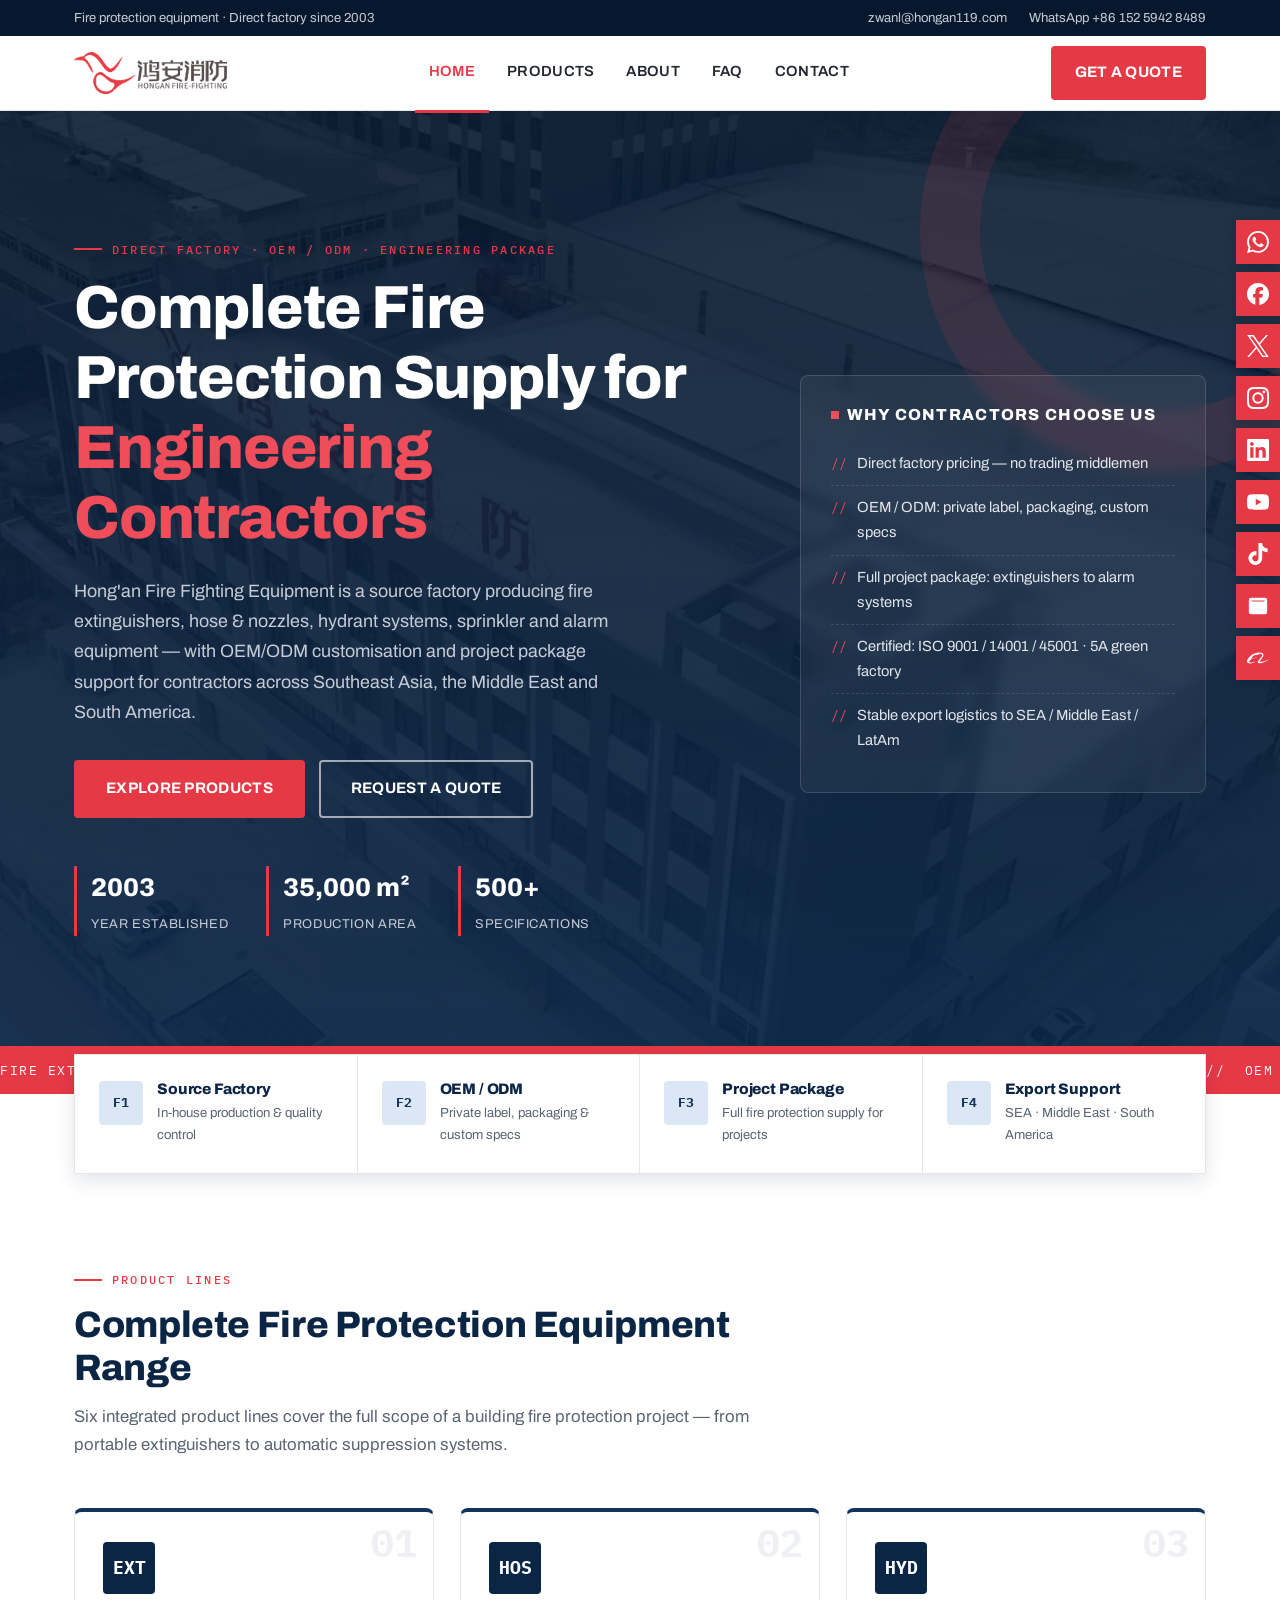
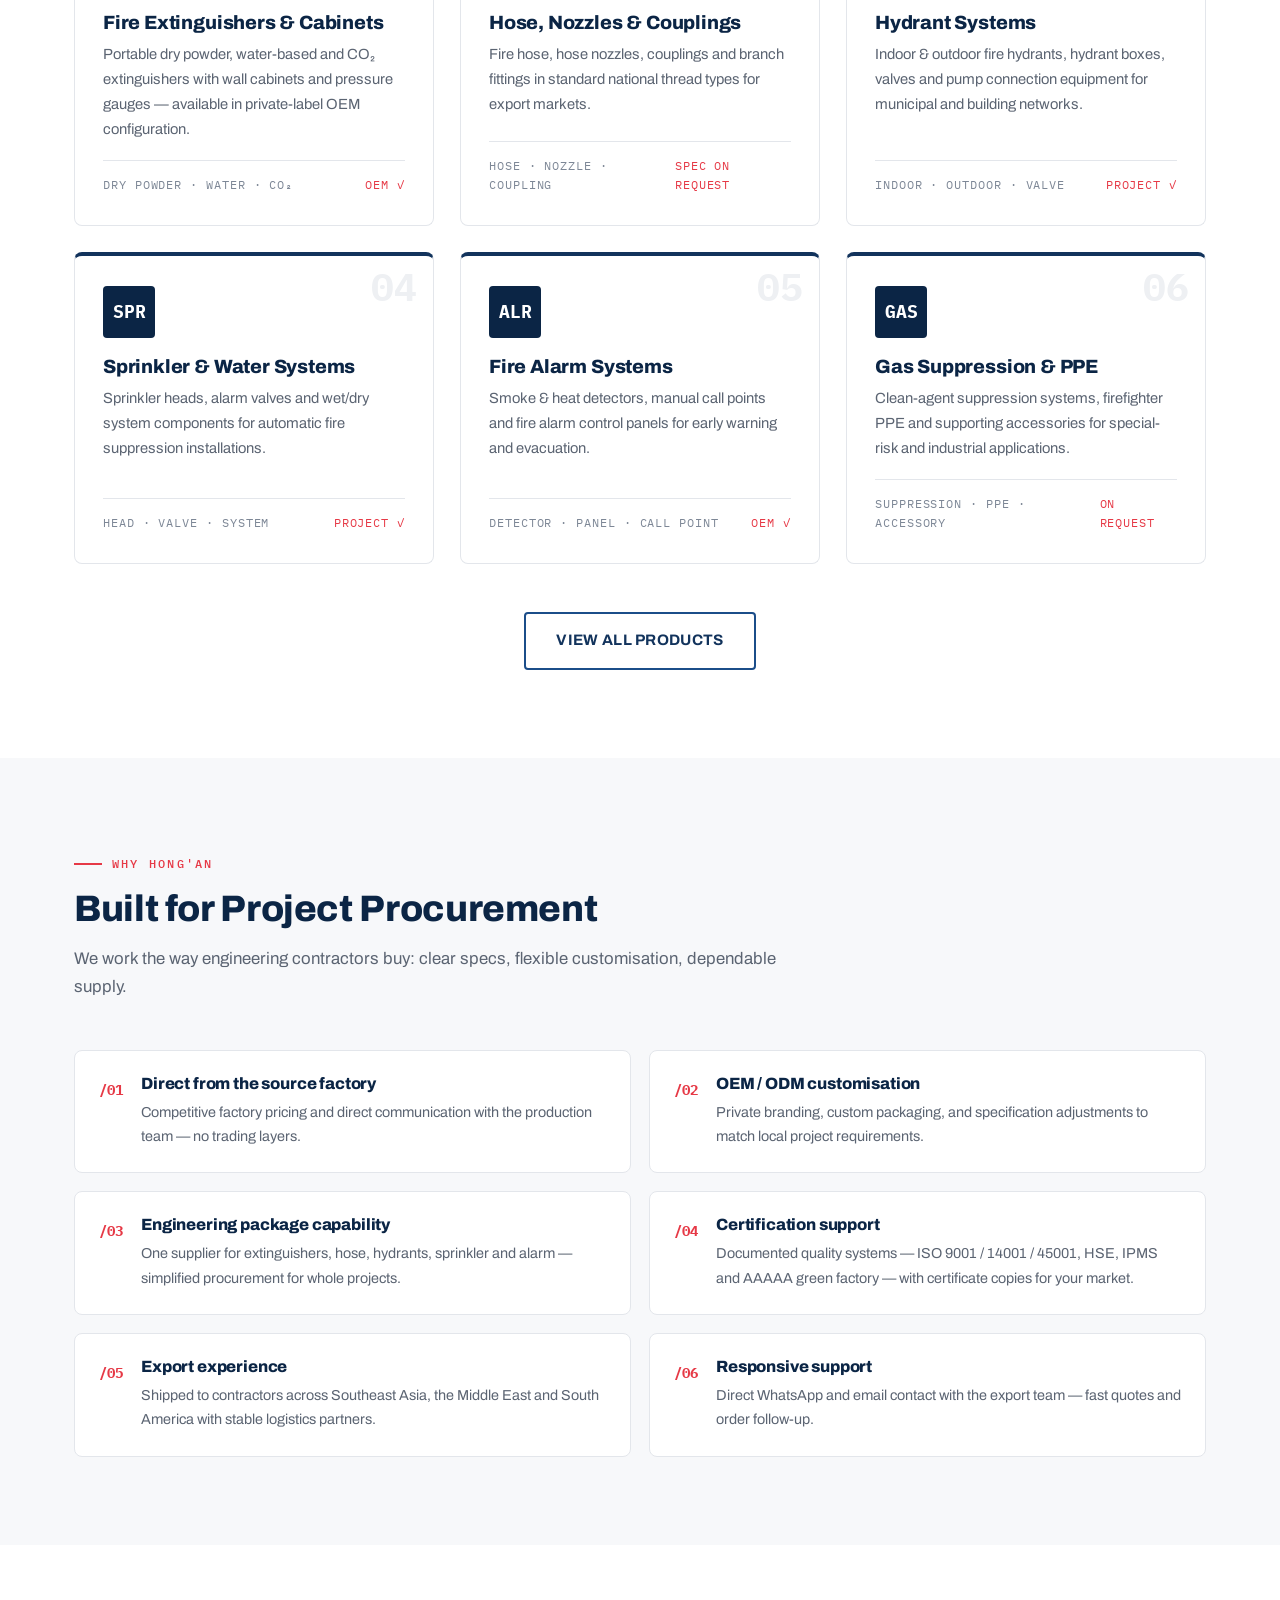
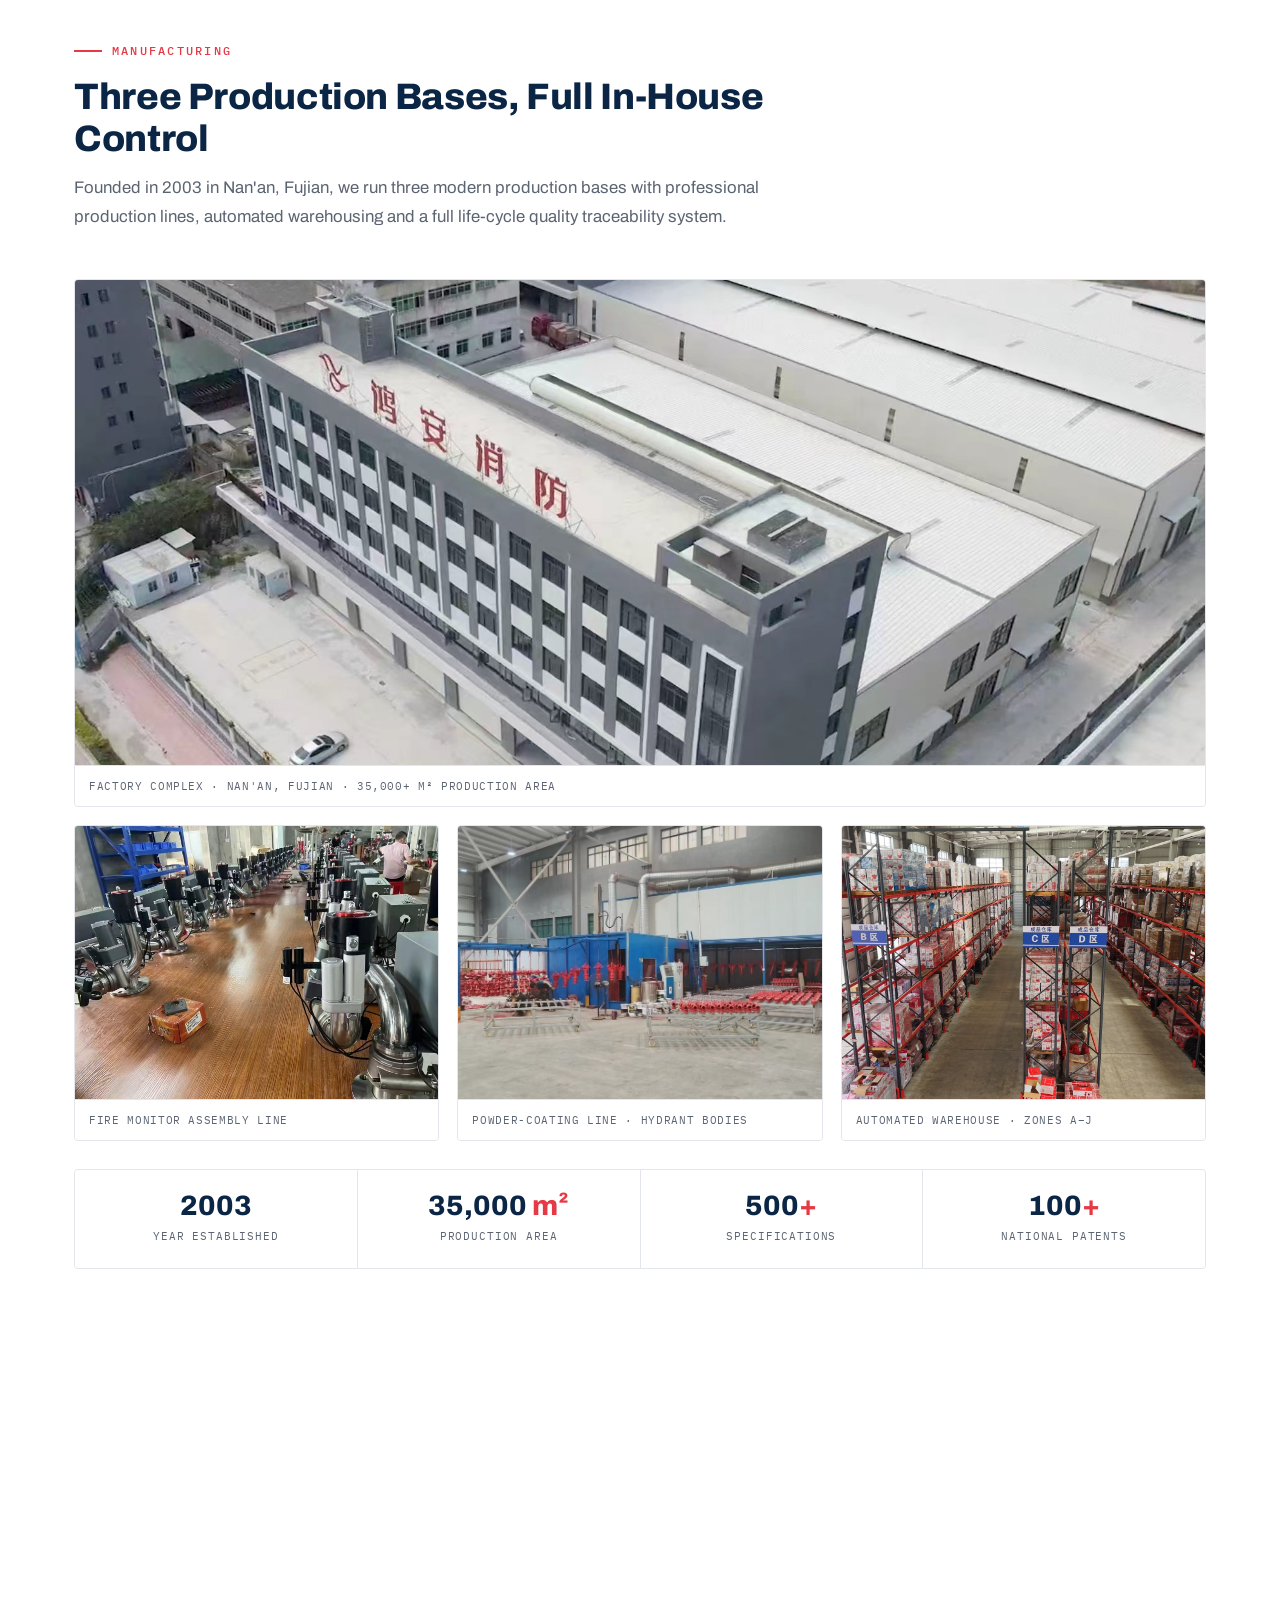
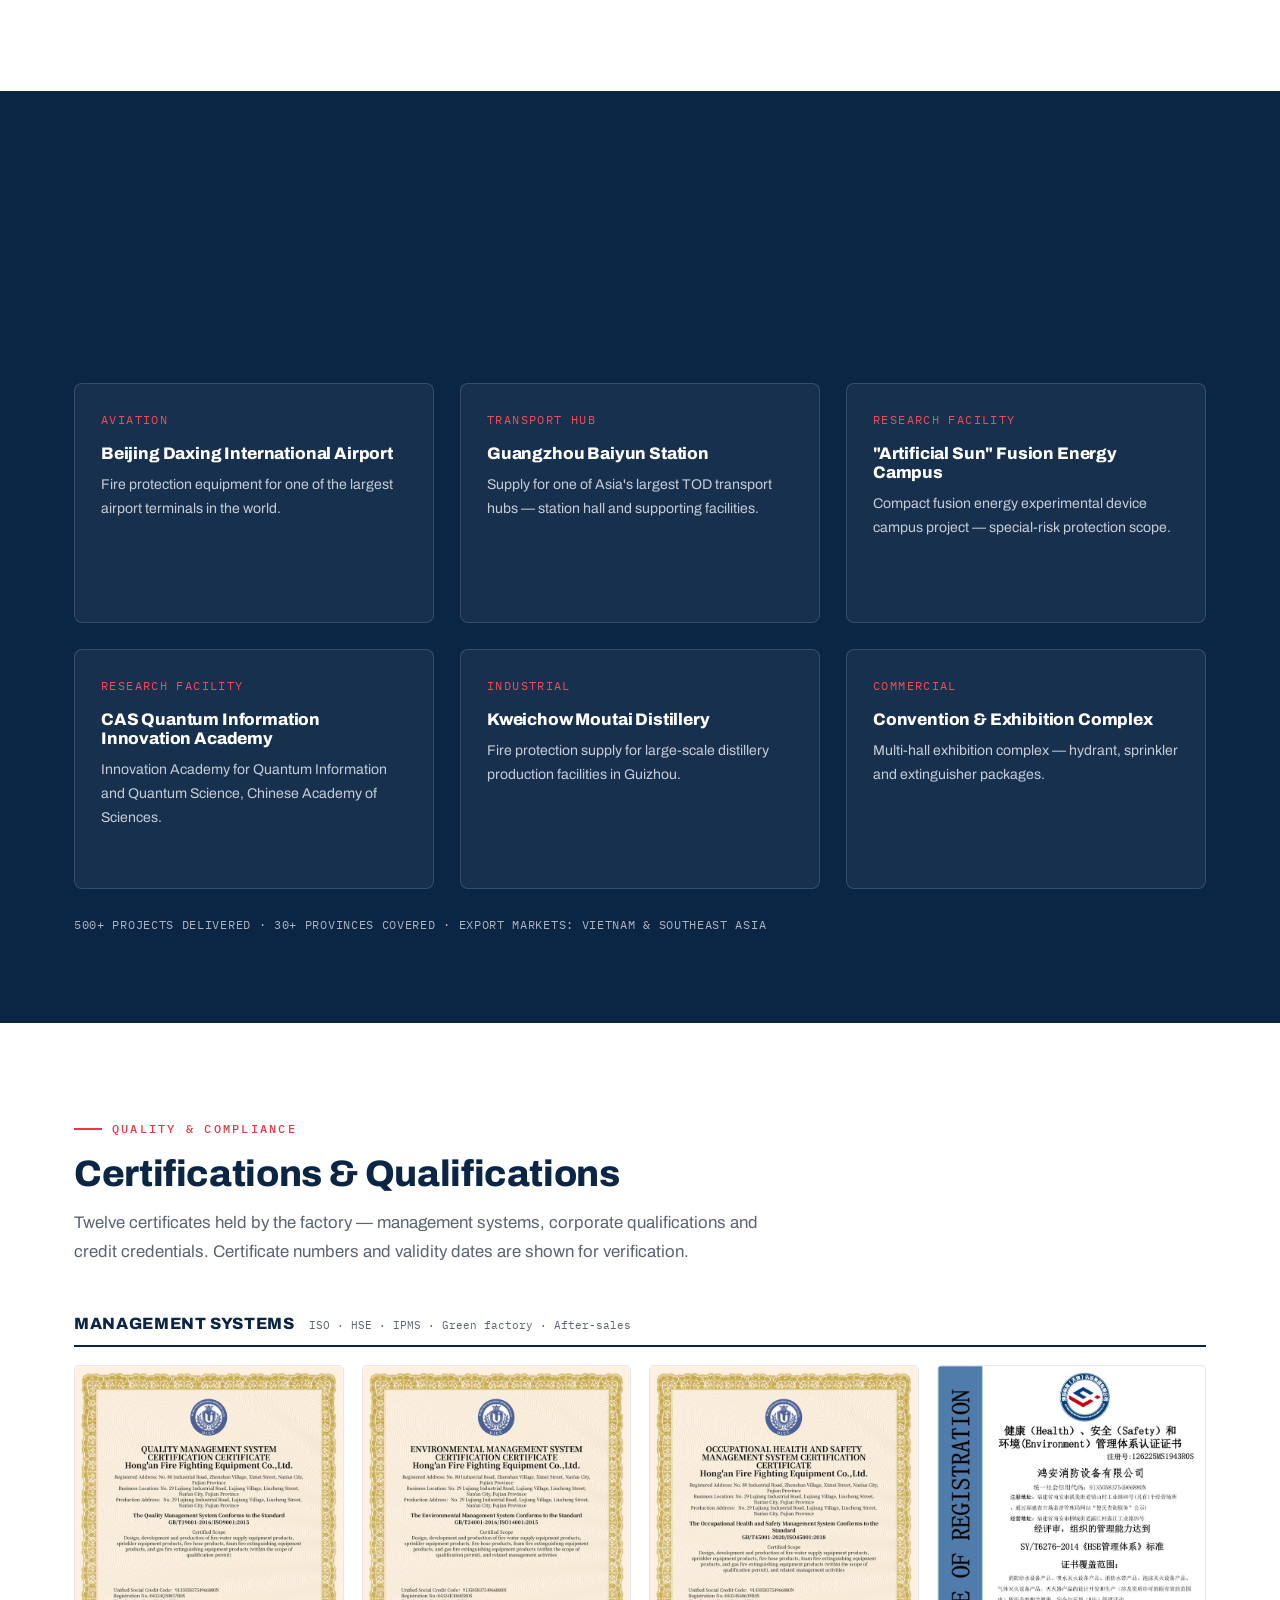
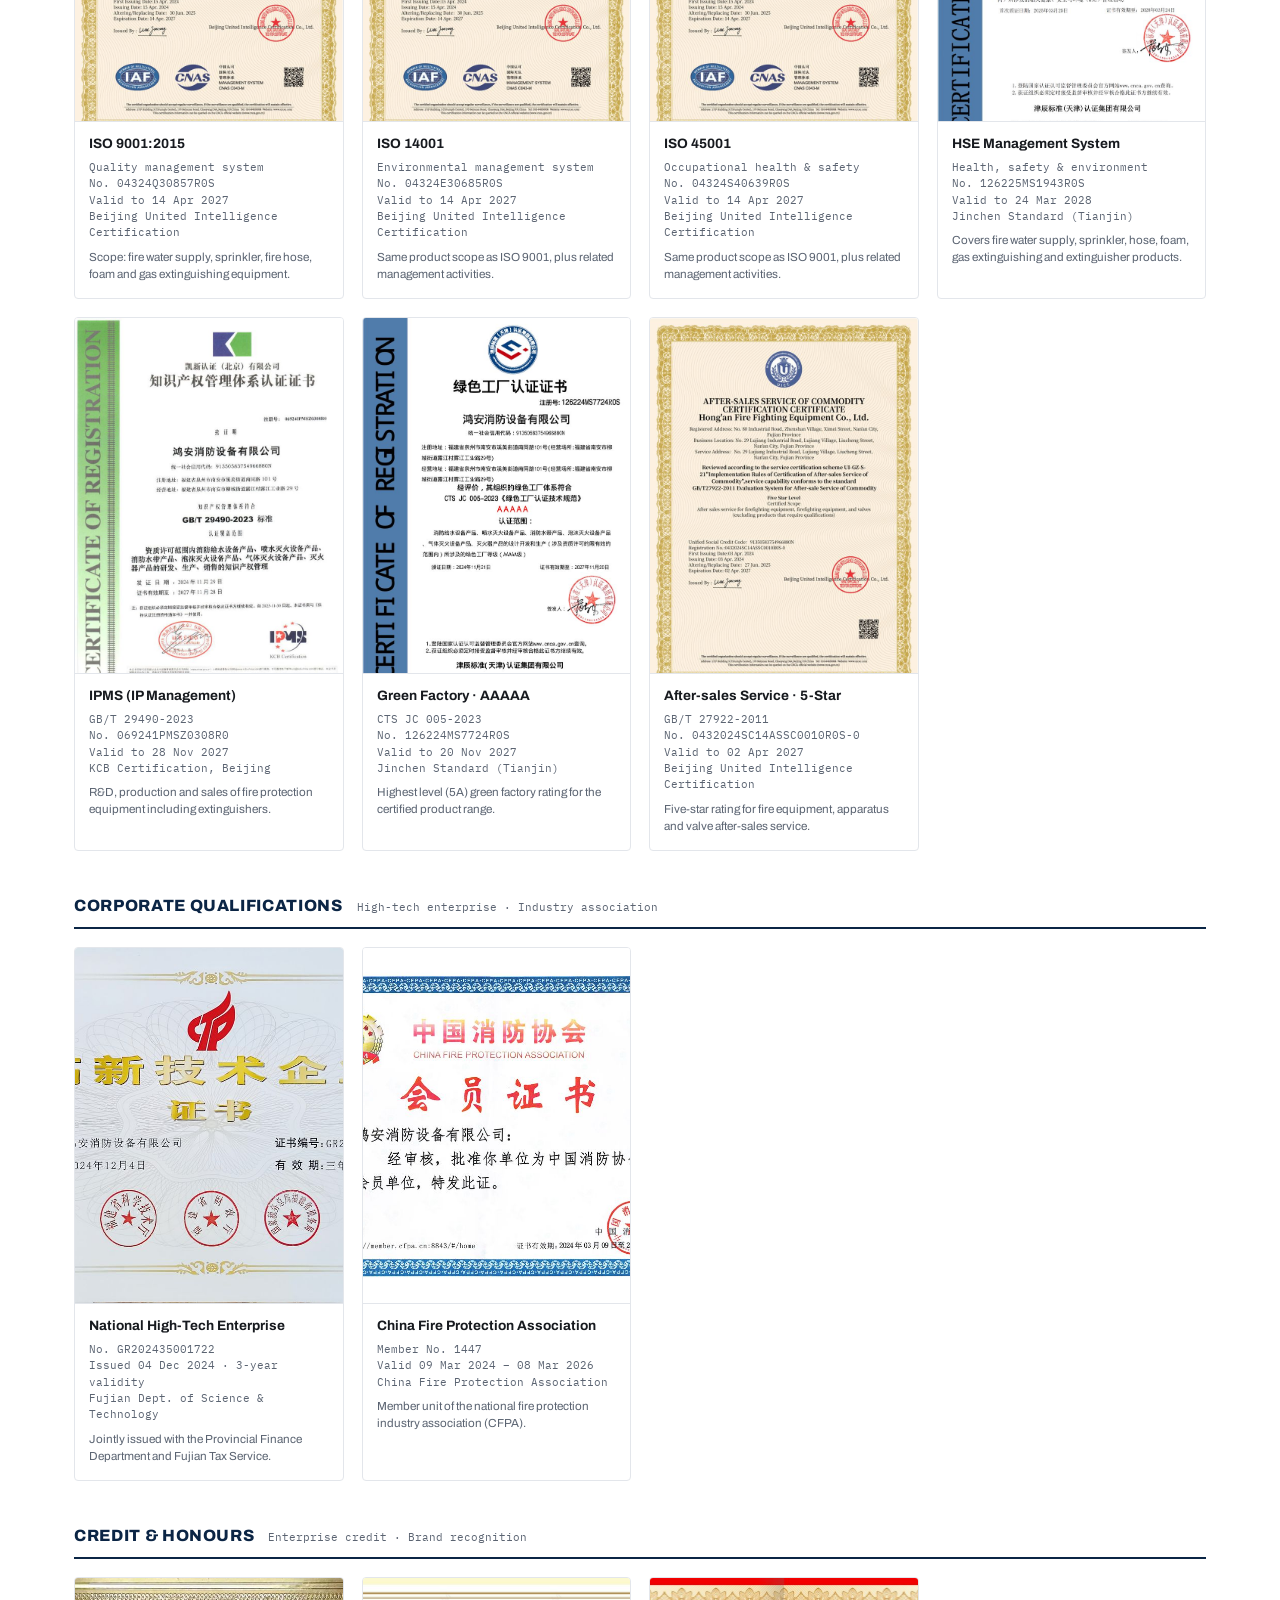
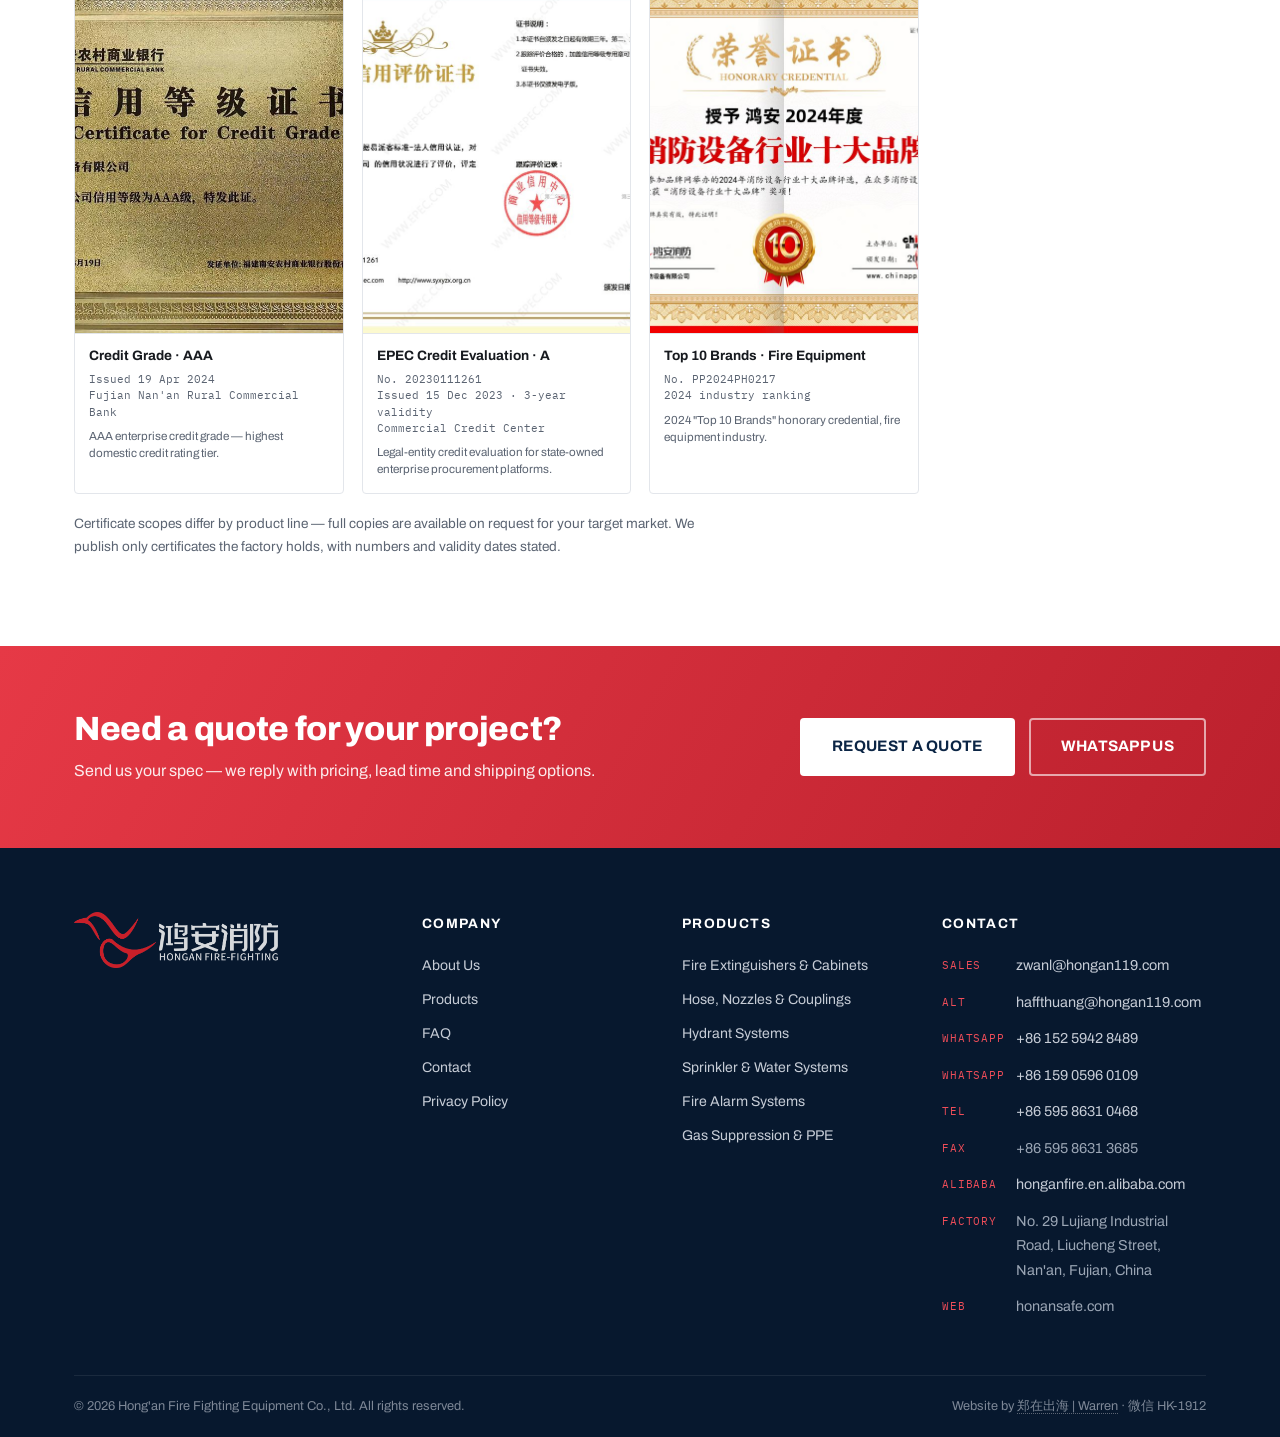
==== commit 219788ab: "feat: add fixed contact rail (WhatsApp / Email / Alibaba) with hover-expand labels" ====
--- a/index.html
+++ b/index.html
@@ -14,7 +14,7 @@
   <link rel="preconnect" href="https://fonts.googleapis.com">
   <link rel="preconnect" href="https://fonts.gstatic.com" crossorigin>
   <link href="https://fonts.googleapis.com/css2?family=Archivo:wght@400;500;600;700;800&family=IBM+Plex+Mono:wght@400;500;600&display=swap" rel="stylesheet">
-  <link rel="stylesheet" href="assets/styles.css?v=5">
+  <link rel="stylesheet" href="assets/styles.css?v=6">
   <script type="application/ld+json">
   {
     "@context": "https://schema.org",
--- a/assets/styles.css
+++ b/assets/styles.css
@@ -1755,6 +1755,8 @@
 /* labels collapse instantly (so only the hovered item is ever open),
    but expand with a short animation */
 .contact-rail .rail-label {
+  position: relative;
+  z-index: 2; /* keep the label above the flame layer */
   max-width: 0;
   padding: 0;
   overflow: hidden;
@@ -1842,18 +1844,16 @@
   left: 3px;
   right: 3px;
   bottom: 0;
-  height: 26px;
+  height: 22px;
   transform-origin: 50% 100%;
   filter: blur(1px);
   opacity: 0;
   pointer-events: none;
   z-index: 0;
   background-repeat: no-repeat;
-  background-size: 17% 100%;
-  background-position: 3% 100%, 26% 100%, 49% 100%, 72% 100%, 95% 100%;
+  background-size: 23% 100%;
+  background-position: 6% 100%, 50% 100%, 94% 100%;
   background-image:
-    radial-gradient(ellipse at 50% 100%, #fff9d8 0%, #ffbb44 38%, #ef4b2b 68%, rgba(239, 75, 43, 0) 82%),
-    radial-gradient(ellipse at 50% 100%, #fff9d8 0%, #ffbb44 38%, #ef4b2b 68%, rgba(239, 75, 43, 0) 82%),
     radial-gradient(ellipse at 50% 100%, #fff9d8 0%, #ffbb44 38%, #ef4b2b 68%, rgba(239, 75, 43, 0) 82%),
     radial-gradient(ellipse at 50% 100%, #fff9d8 0%, #ffbb44 38%, #ef4b2b 68%, rgba(239, 75, 43, 0) 82%),
     radial-gradient(ellipse at 50% 100%, #fff9d8 0%, #ffbb44 38%, #ef4b2b 68%, rgba(239, 75, 43, 0) 82%);
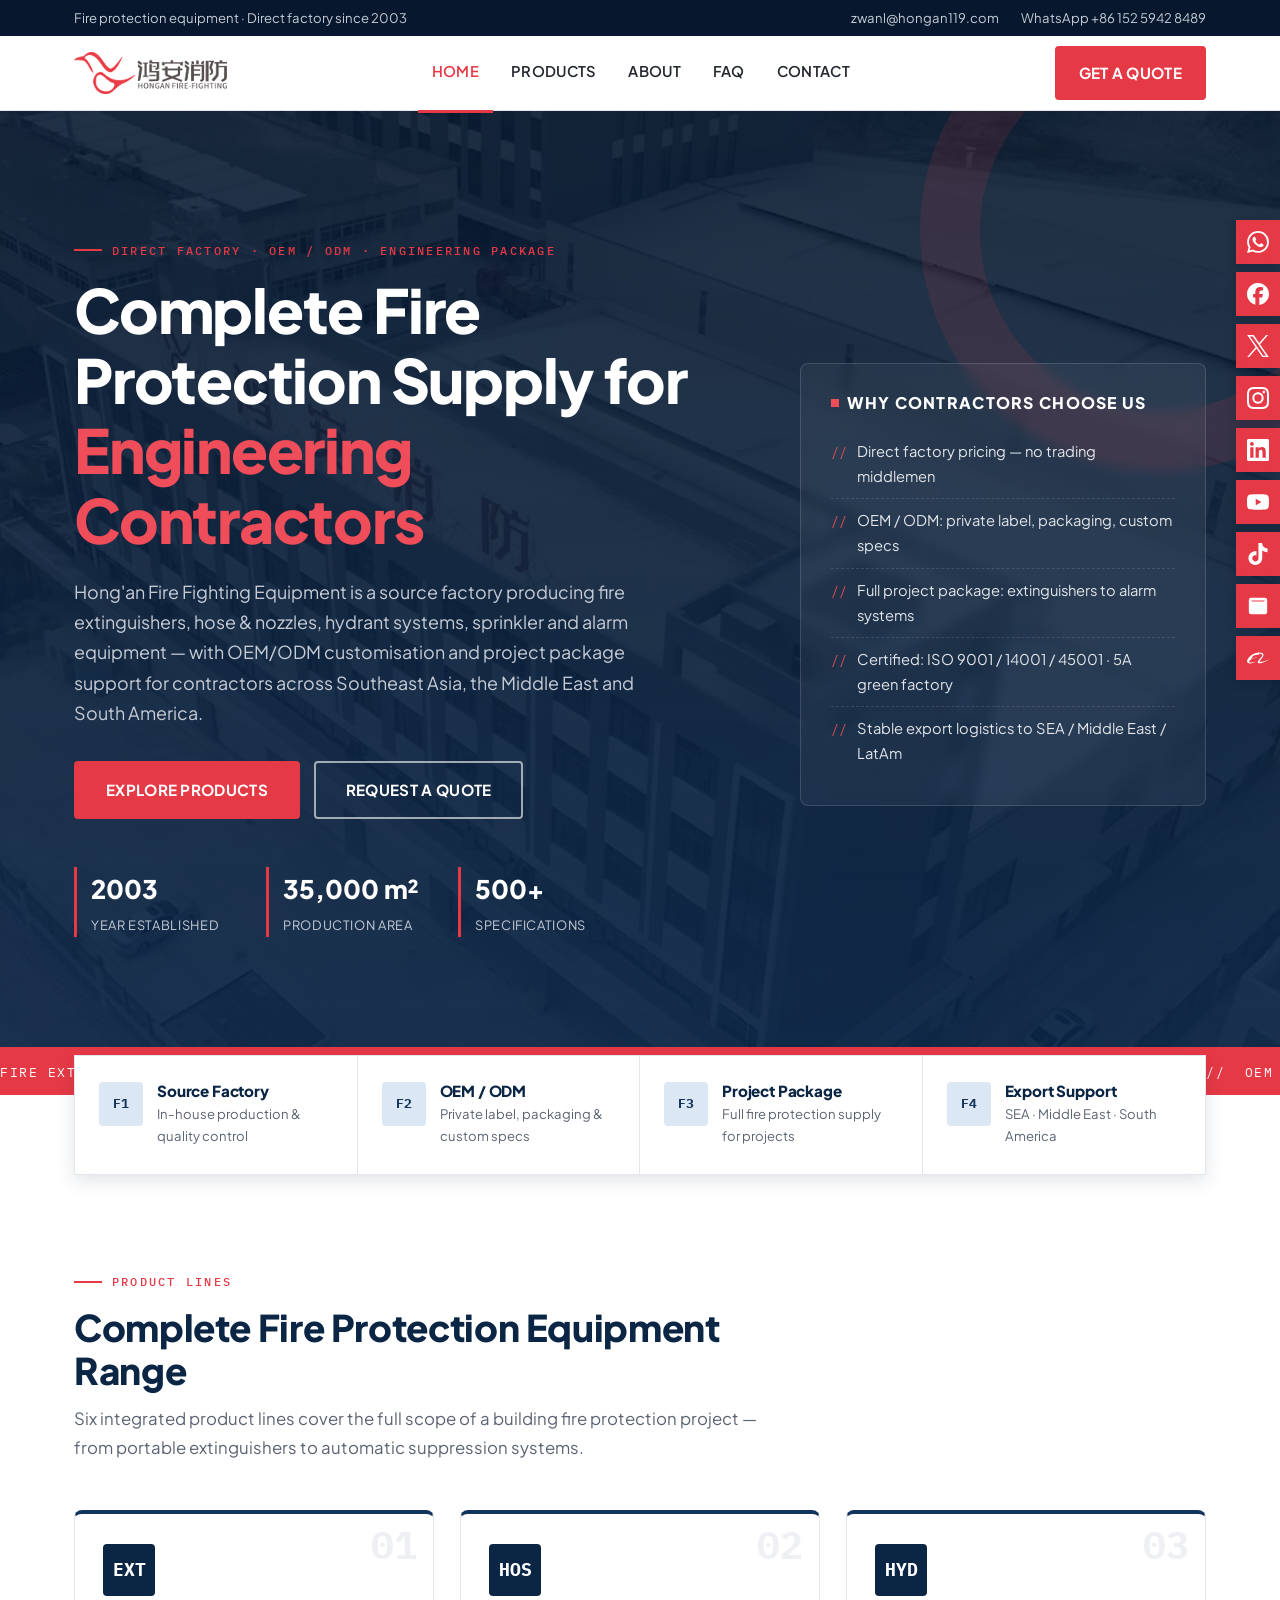
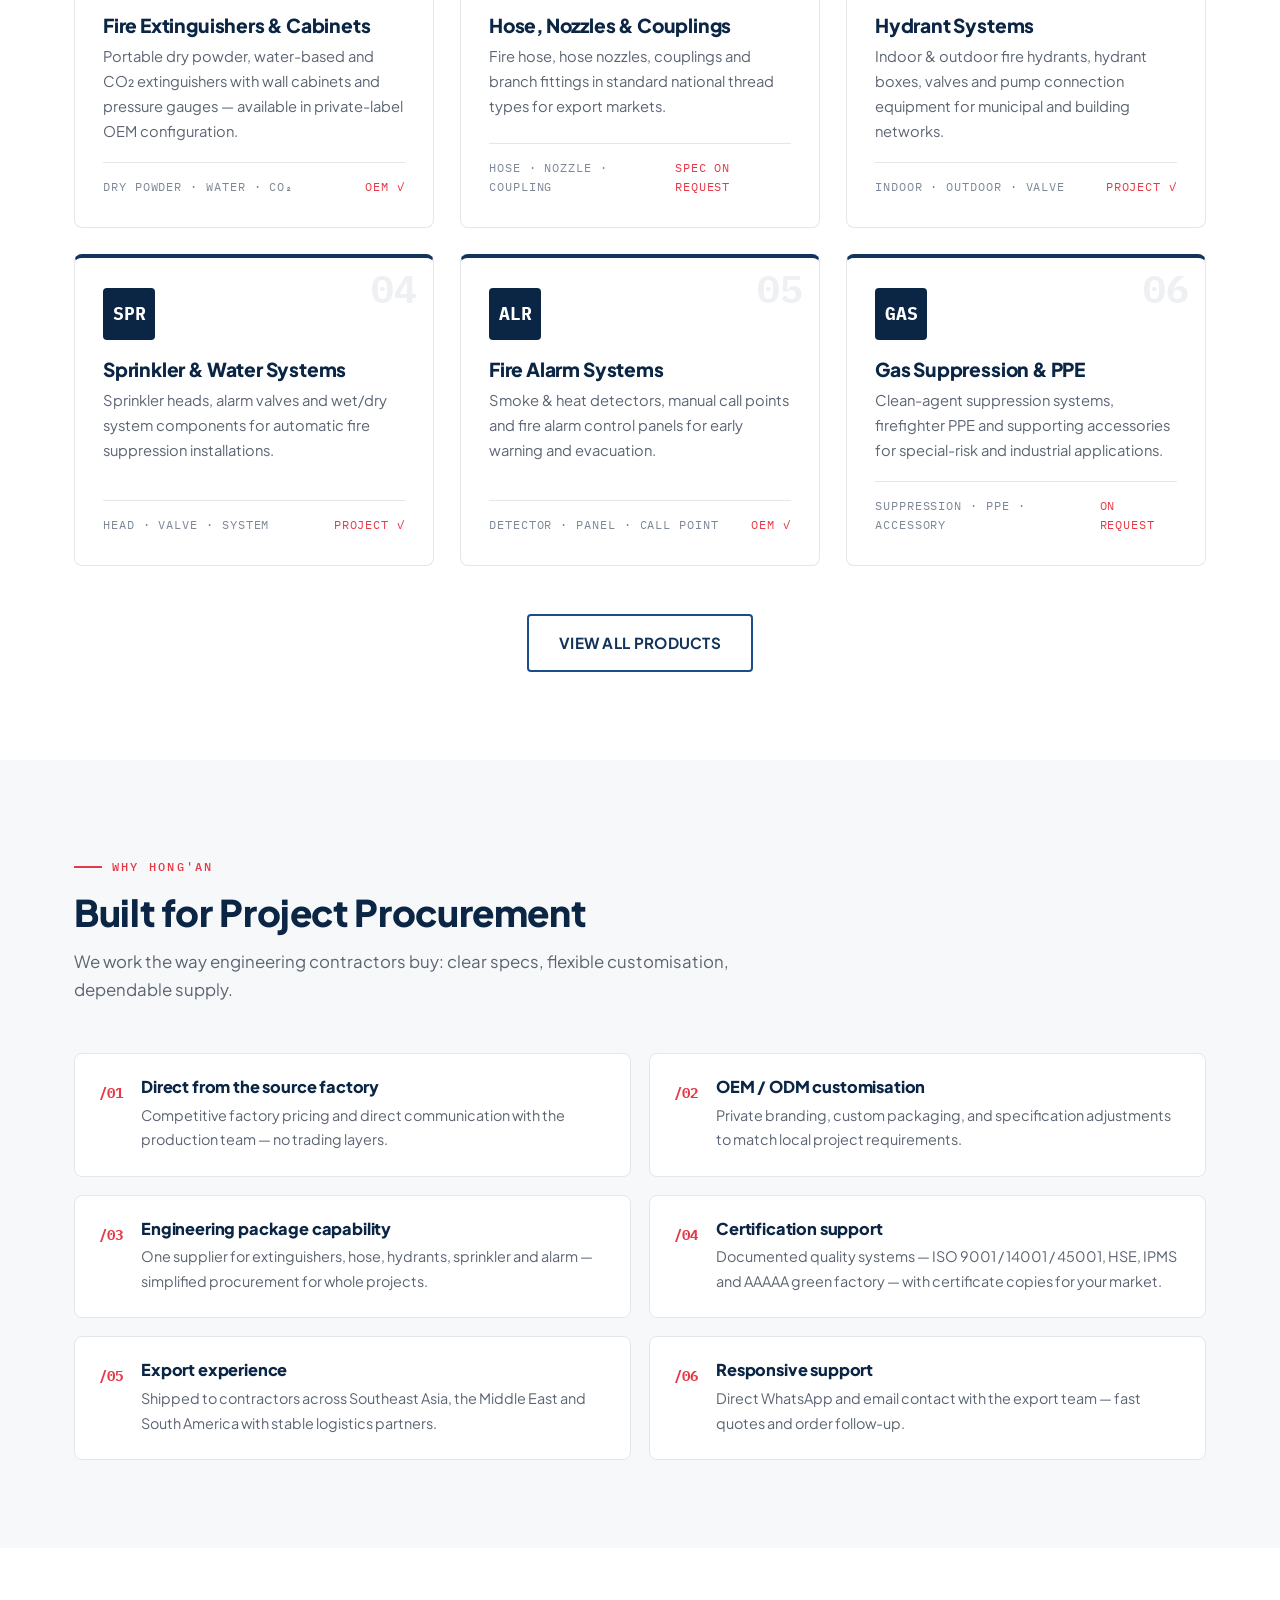
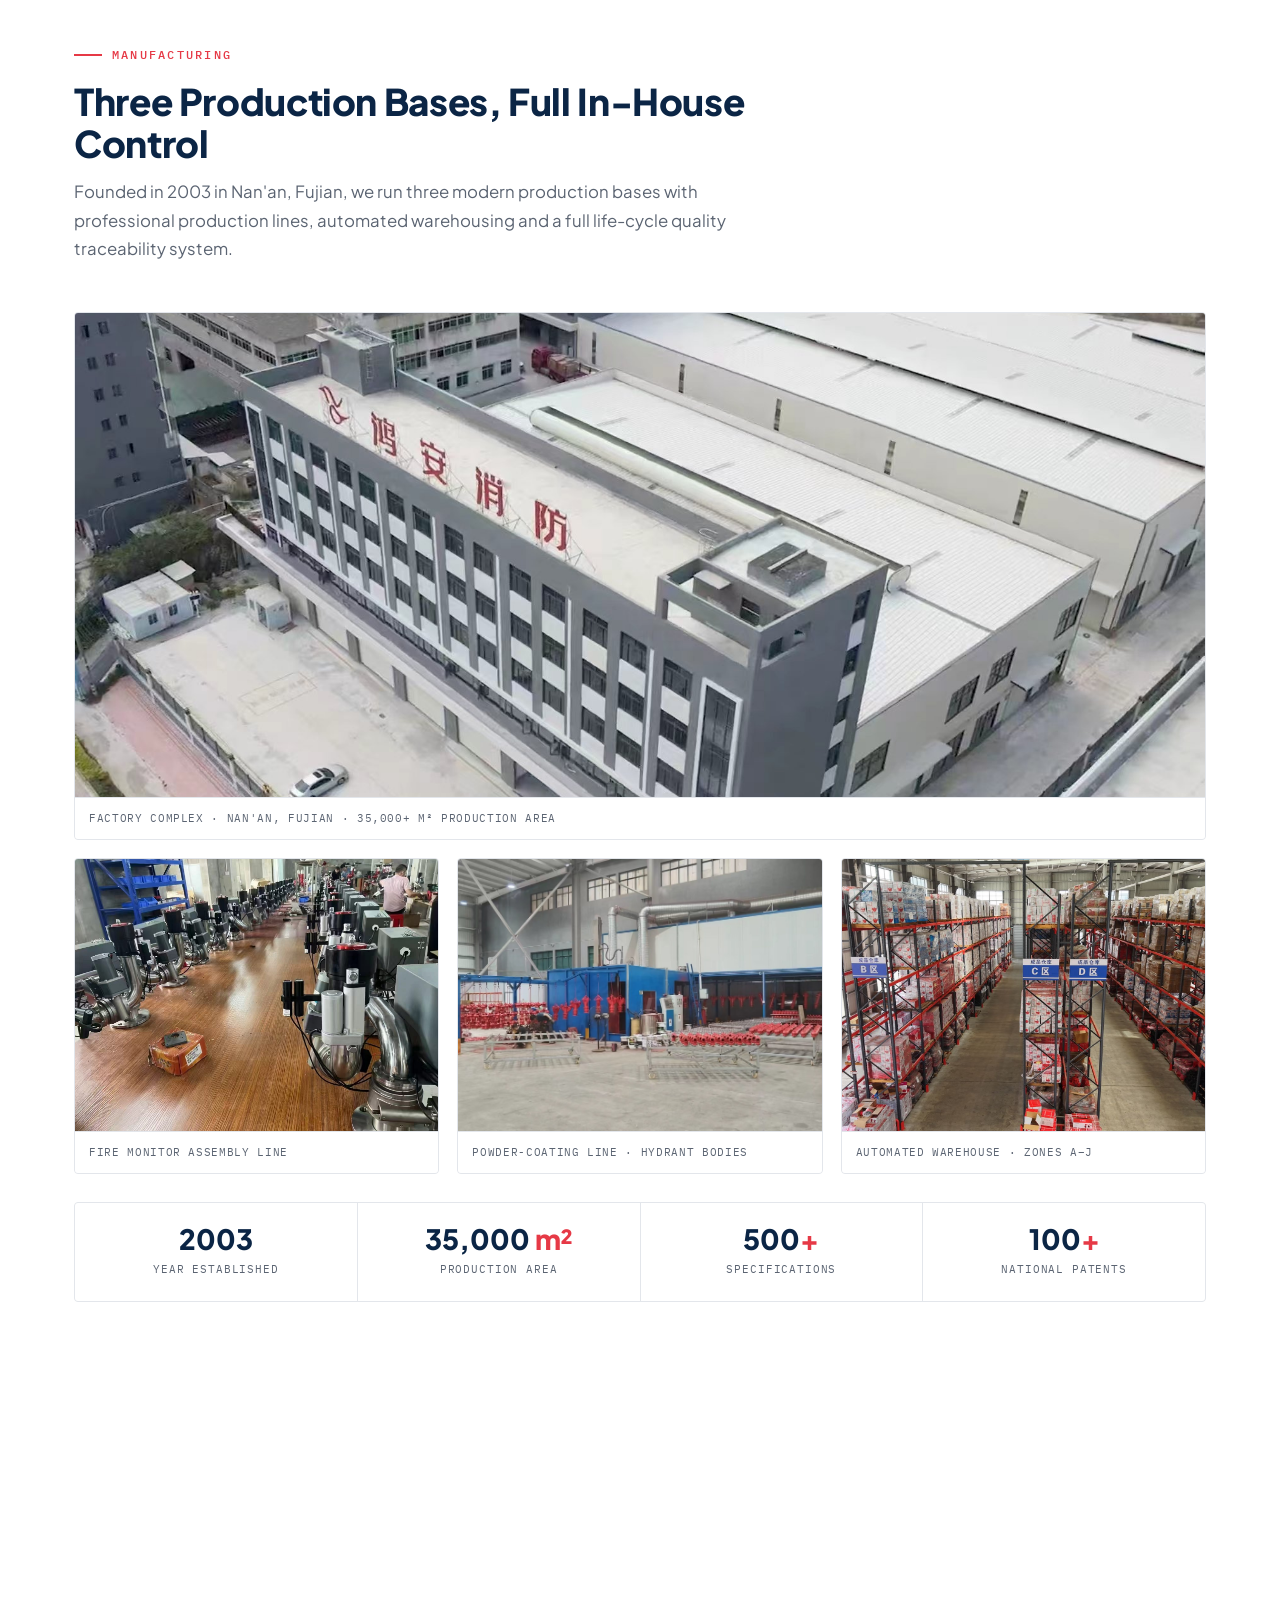
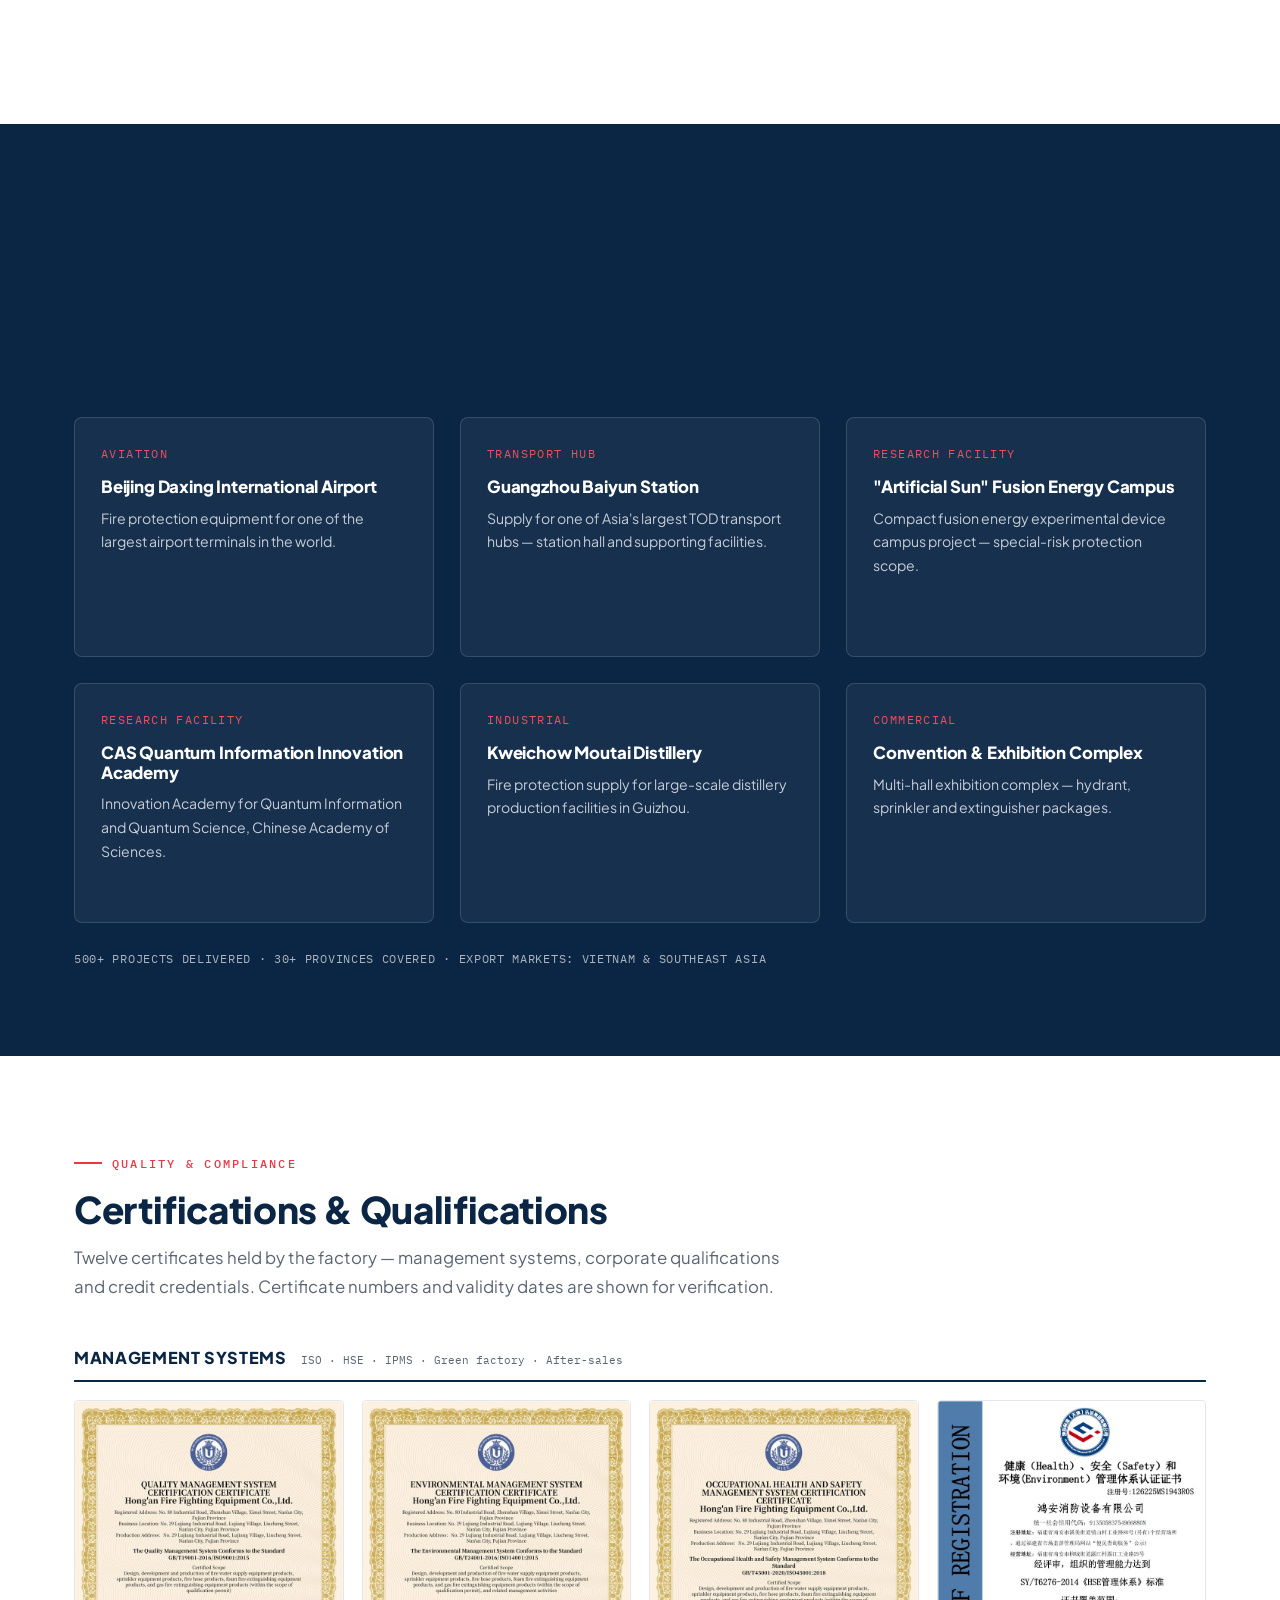
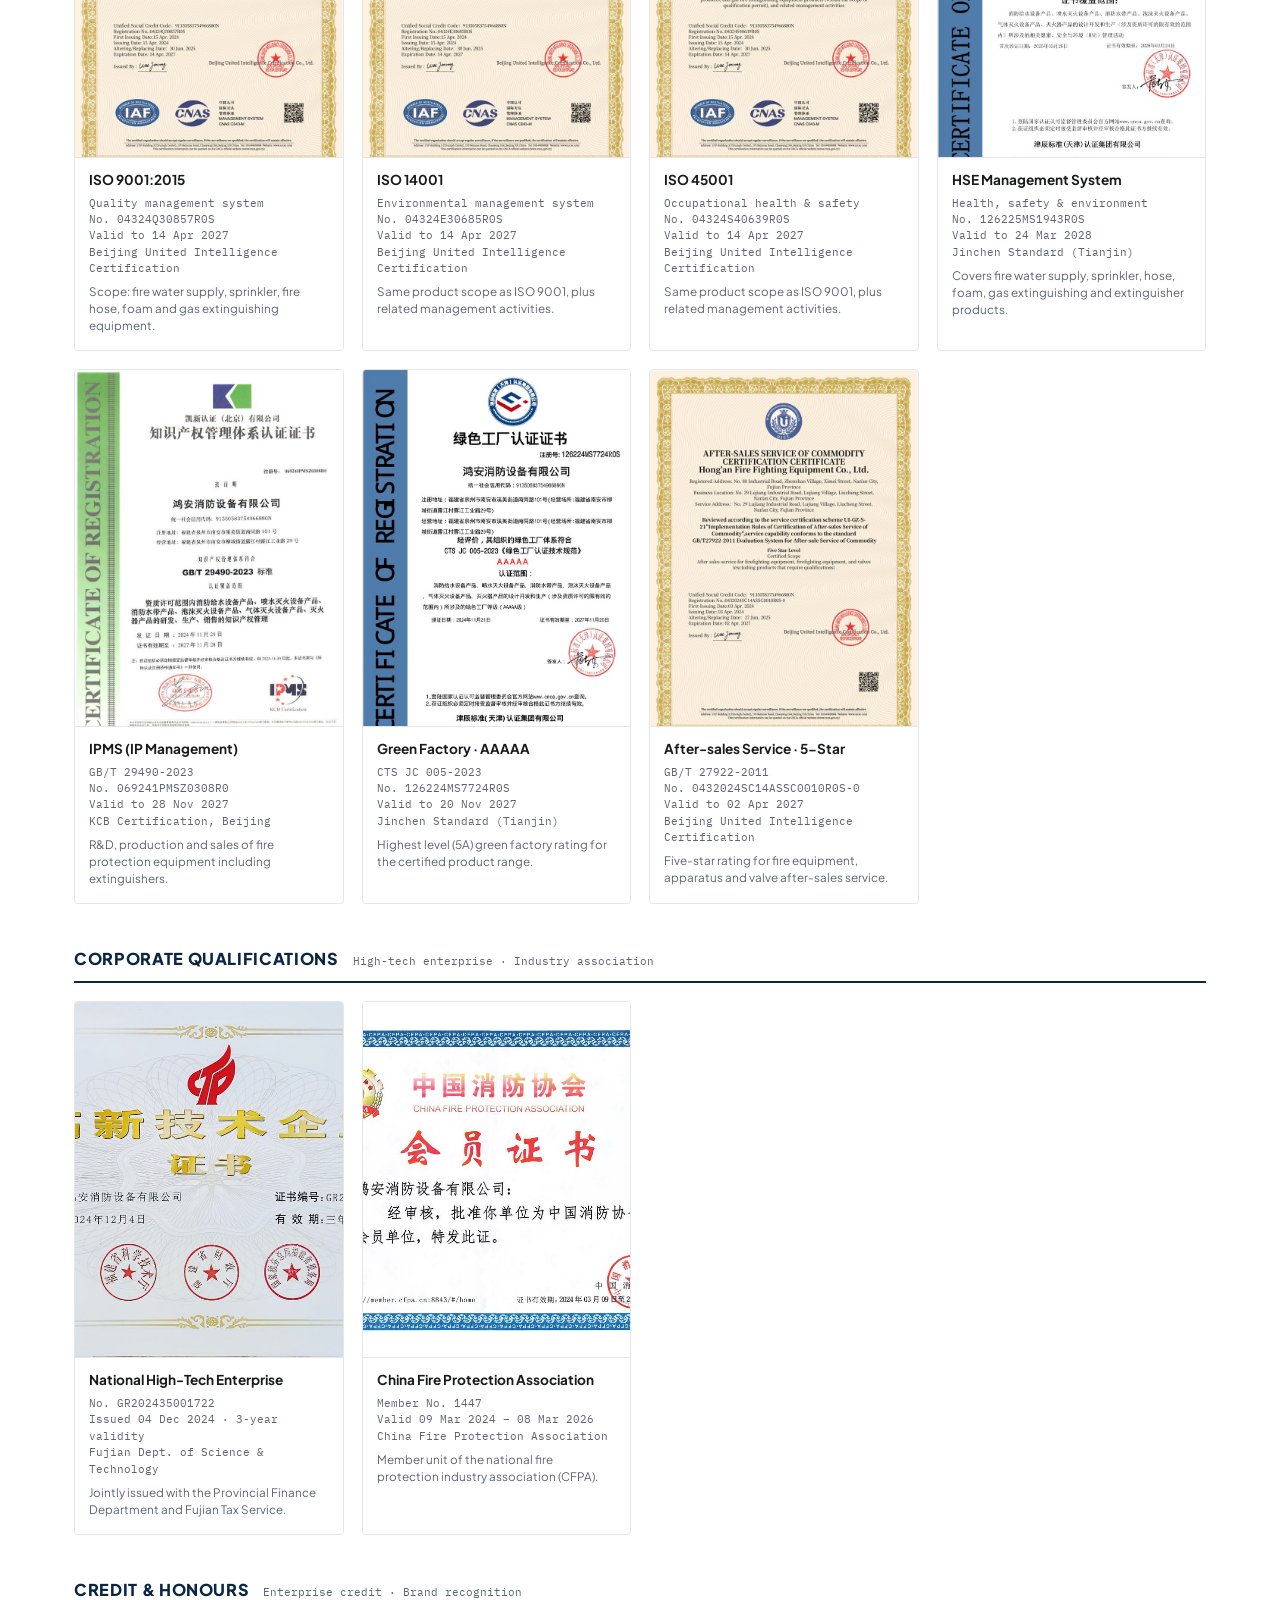
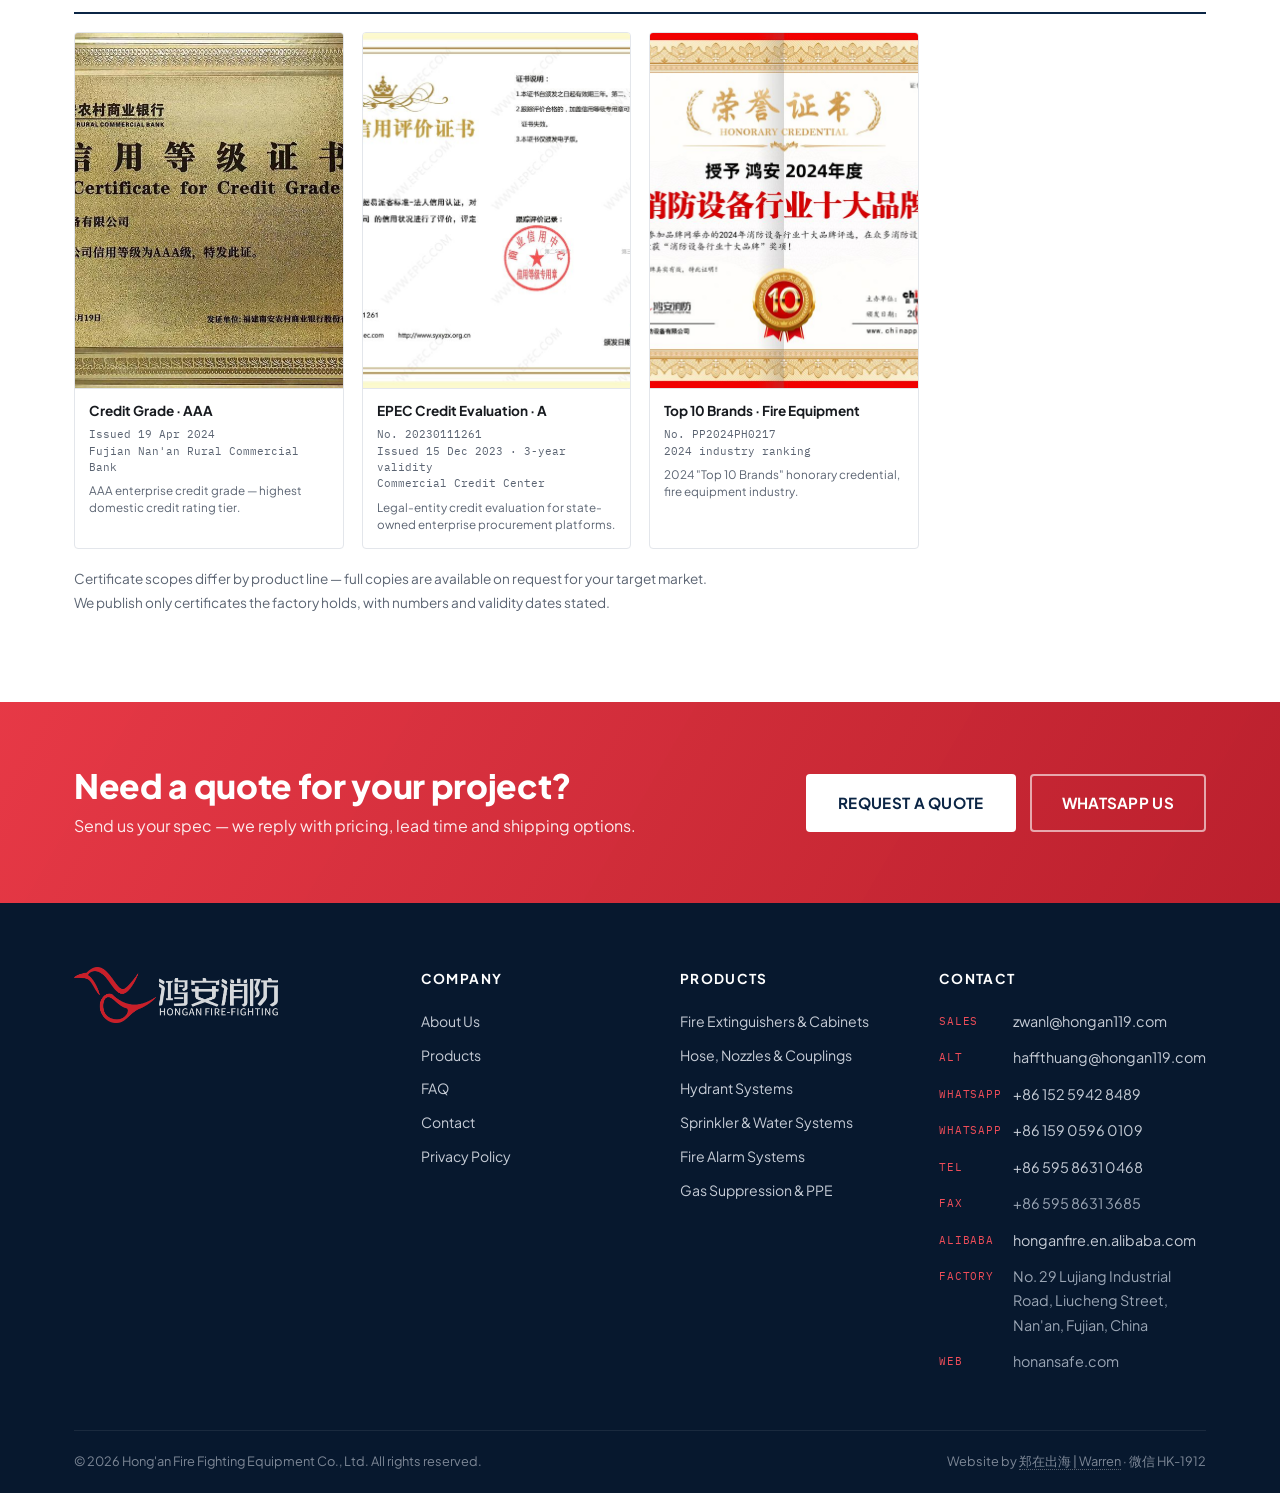
==== commit ef06940d: "feat: add fixed contact rail (WhatsApp / Email / Alibaba) with hover-expand labels" ====
--- a/index.html
+++ b/index.html
@@ -13,8 +13,8 @@
   <meta property="og:url" content="https://honansafe.com/">
   <link rel="preconnect" href="https://fonts.googleapis.com">
   <link rel="preconnect" href="https://fonts.gstatic.com" crossorigin>
-  <link href="https://fonts.googleapis.com/css2?family=Archivo:wght@400;500;600;700;800&family=IBM+Plex+Mono:wght@400;500;600&display=swap" rel="stylesheet">
-  <link rel="stylesheet" href="assets/styles.css?v=6">
+  <link href="https://fonts.googleapis.com/css2?family=Plus+Jakarta+Sans:wght@400;500;600;700;800&family=IBM+Plex+Mono:wght@400;500;600&display=swap" rel="stylesheet">
+  <link rel="stylesheet" href="assets/styles.css?v=7">
   <script type="application/ld+json">
   {
     "@context": "https://schema.org",
--- a/assets/styles.css
+++ b/assets/styles.css
@@ -34,8 +34,8 @@
   --text-muted: #5b6472;
 
   /* Typography */
-  --font-head: "Archivo", "Segoe UI", sans-serif;
-  --font-body: "Archivo", "Segoe UI", sans-serif;
+  --font-head: "Plus Jakarta Sans", "Segoe UI", sans-serif;
+  --font-body: "Plus Jakarta Sans", "Segoe UI", sans-serif;
   --font-mono: "IBM Plex Mono", "Consolas", monospace;
 
   /* Layout */
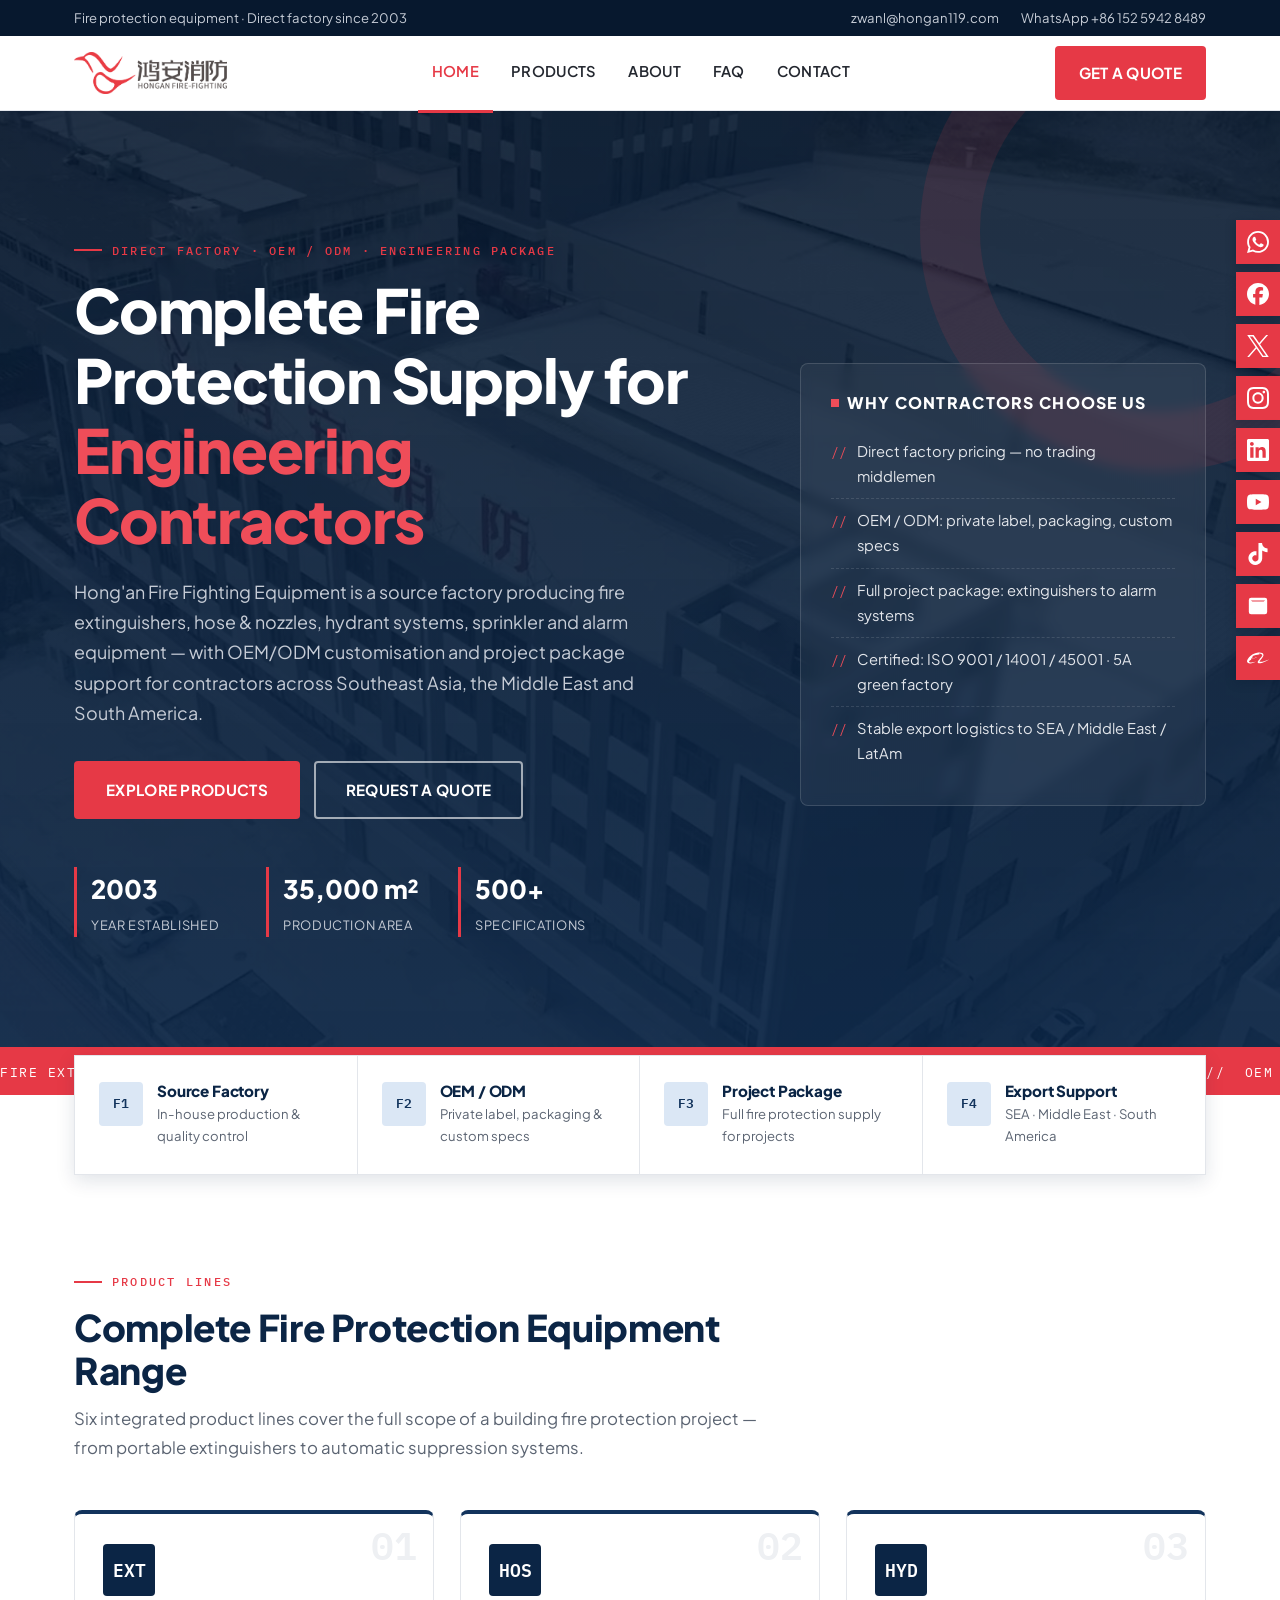
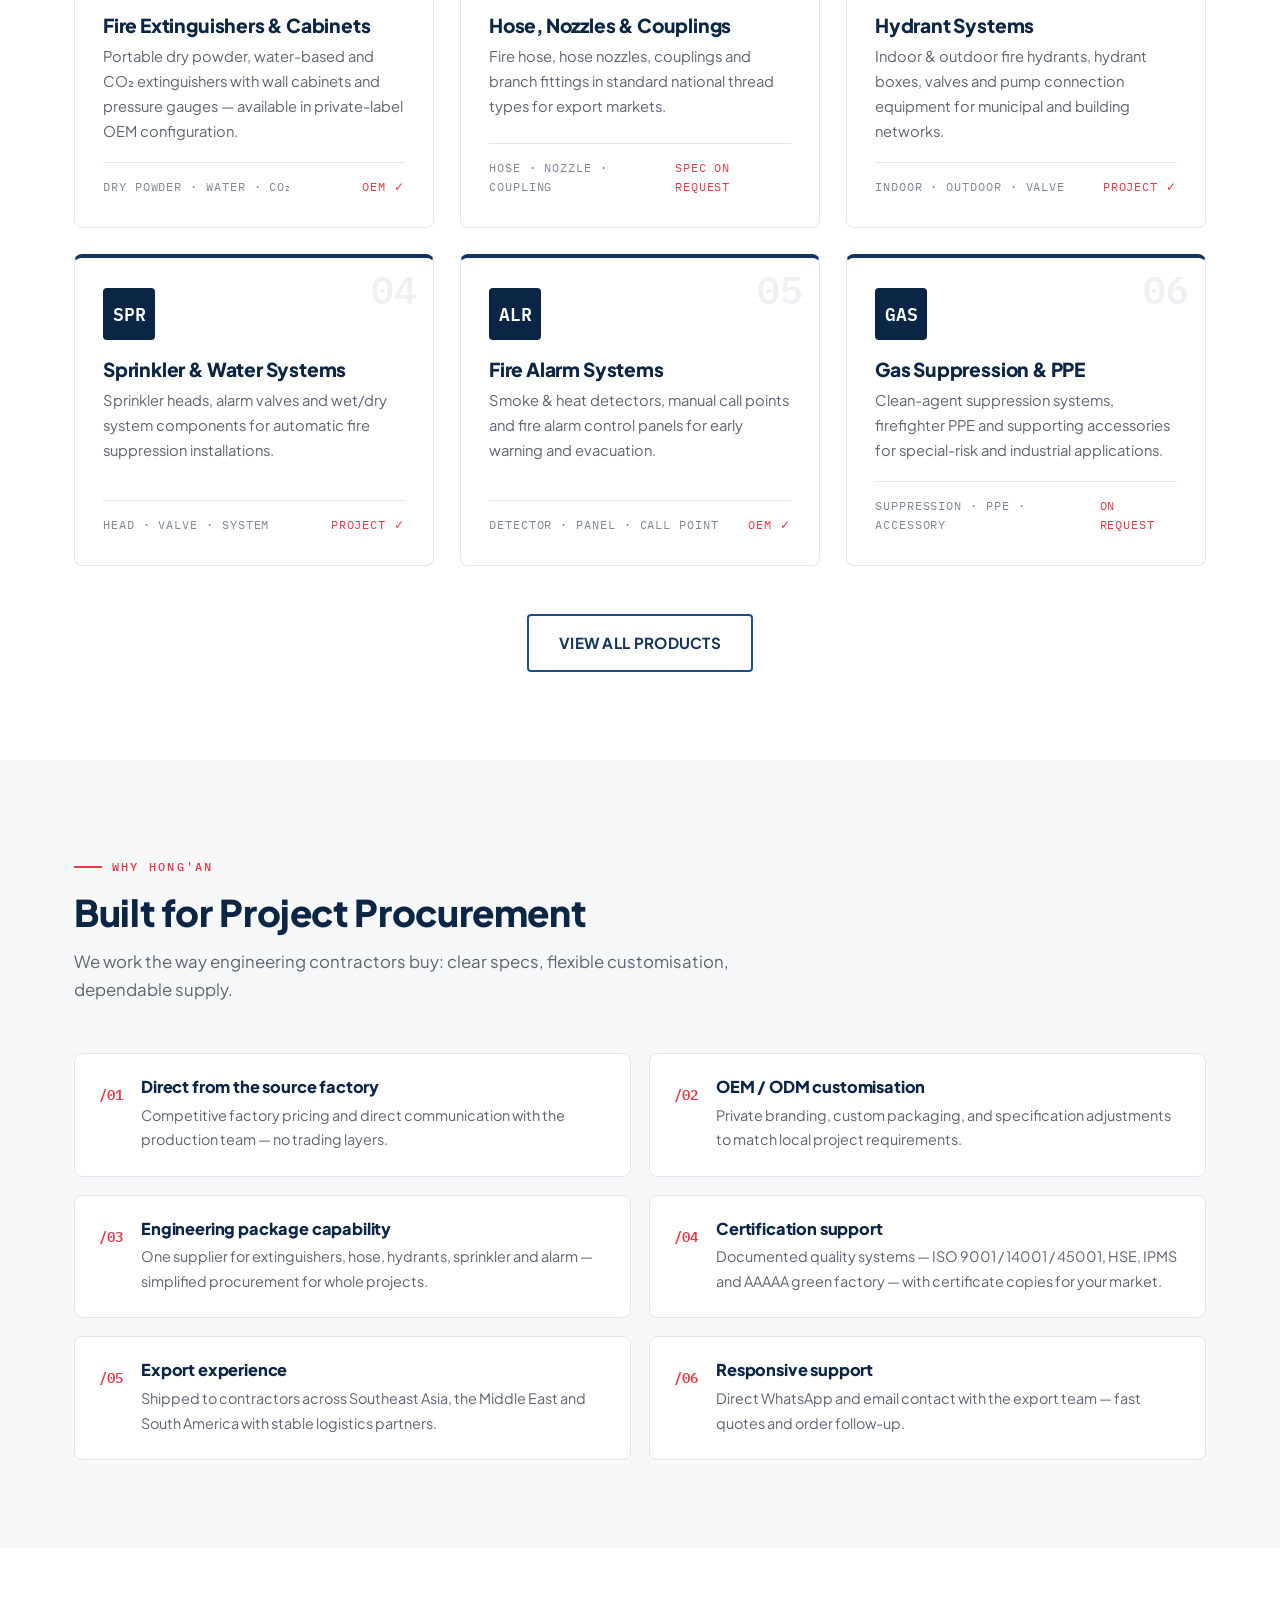
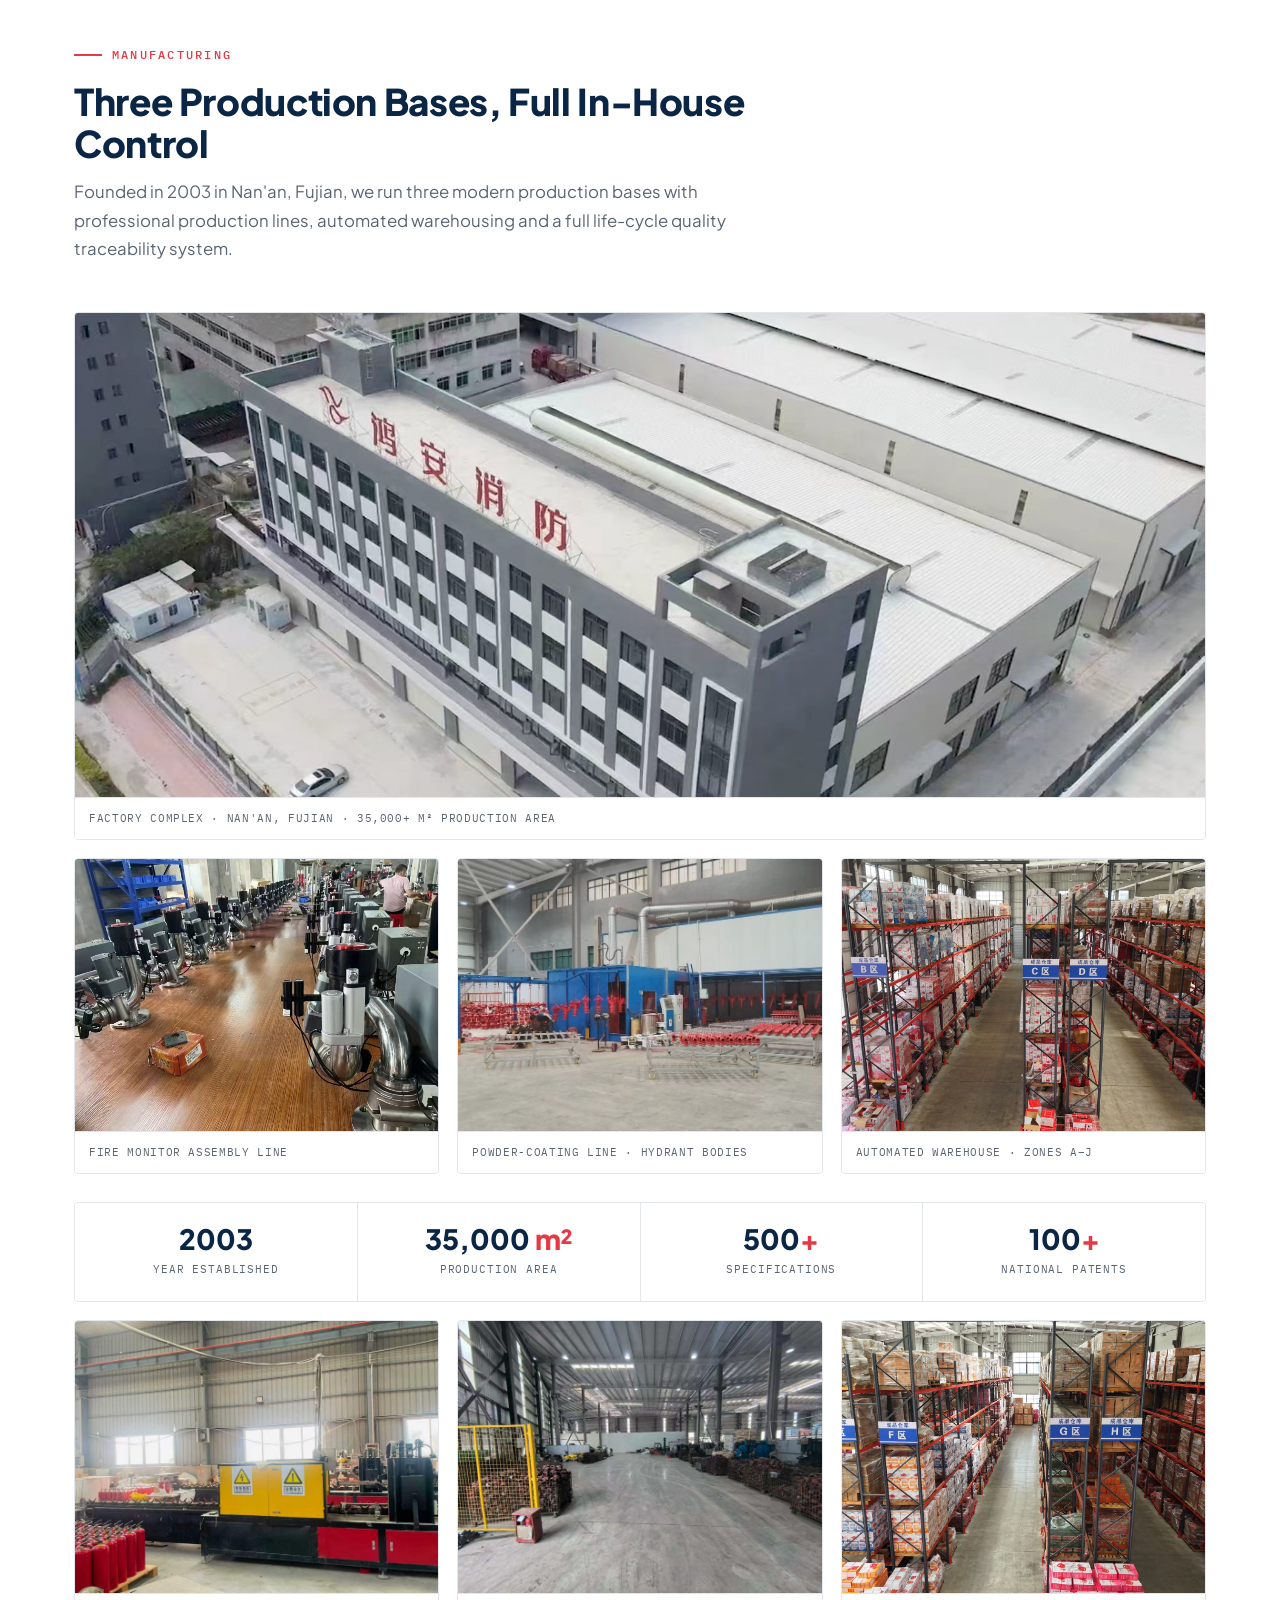
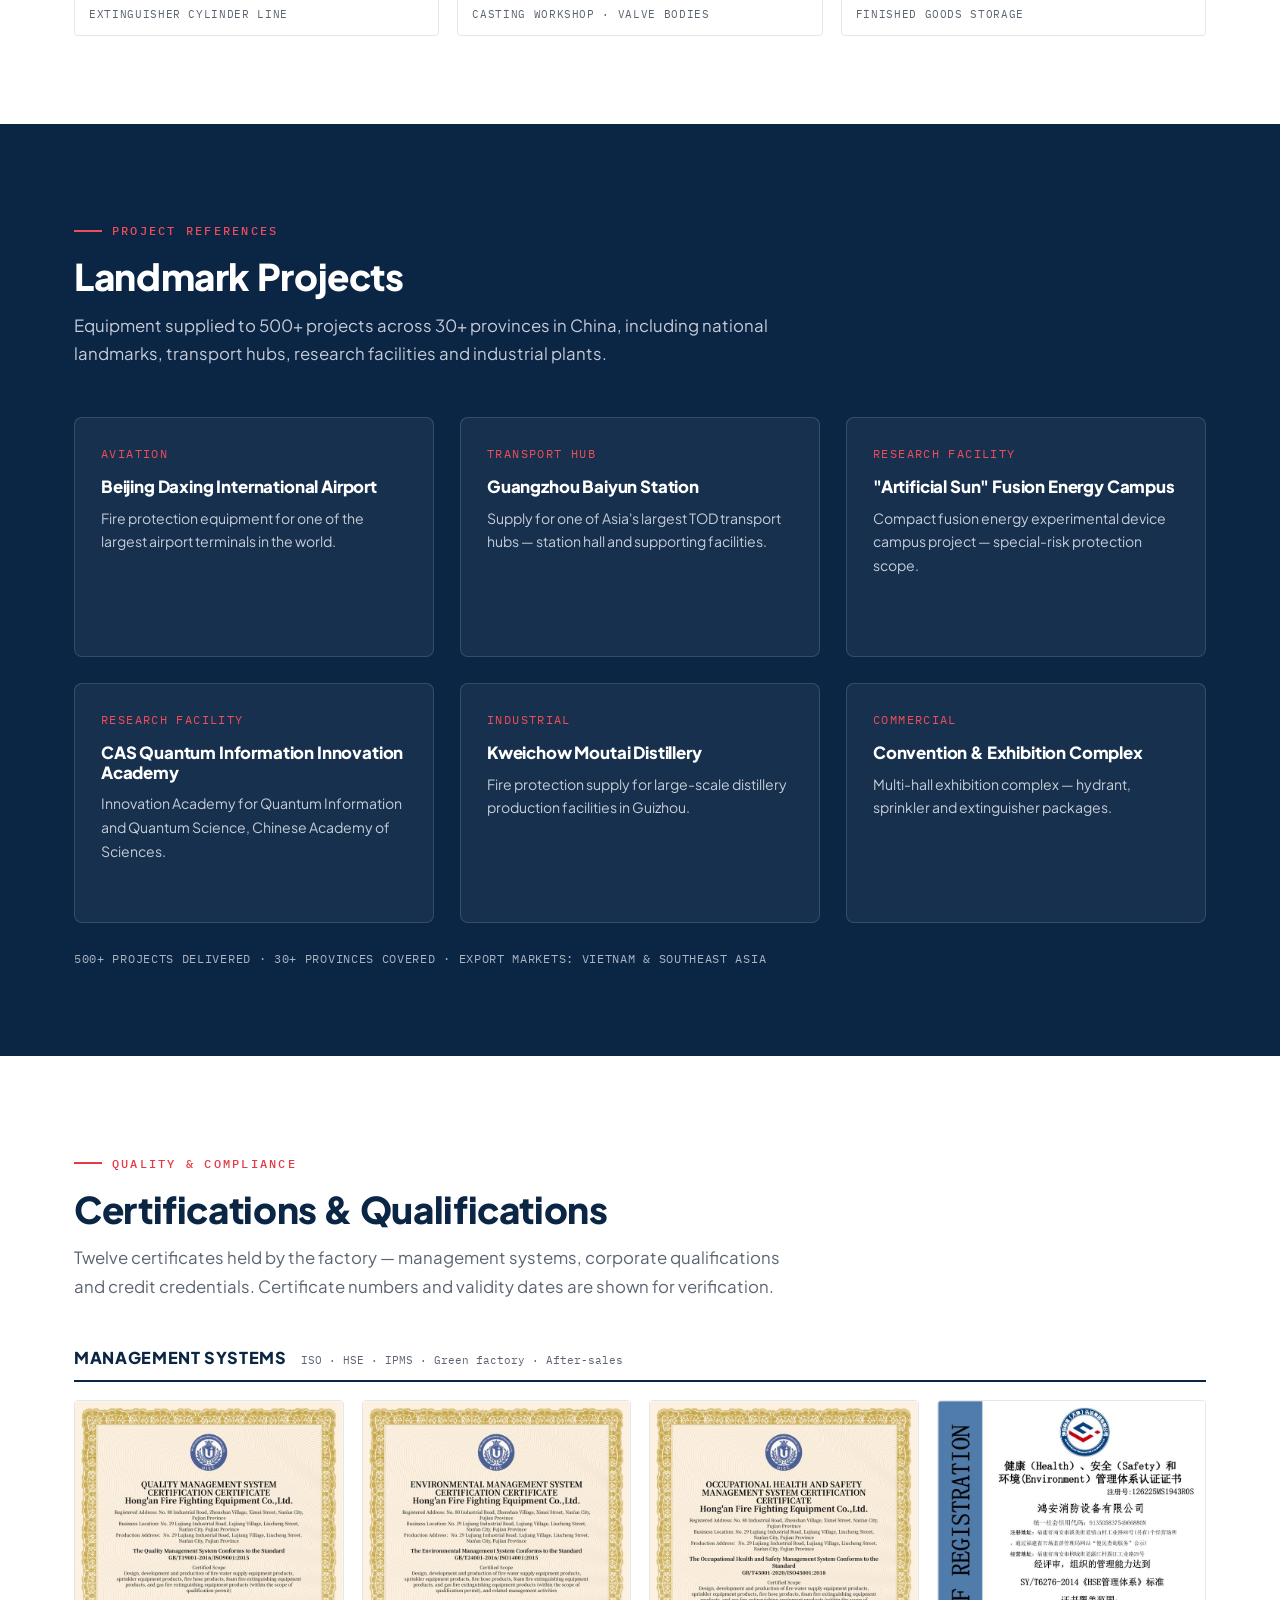
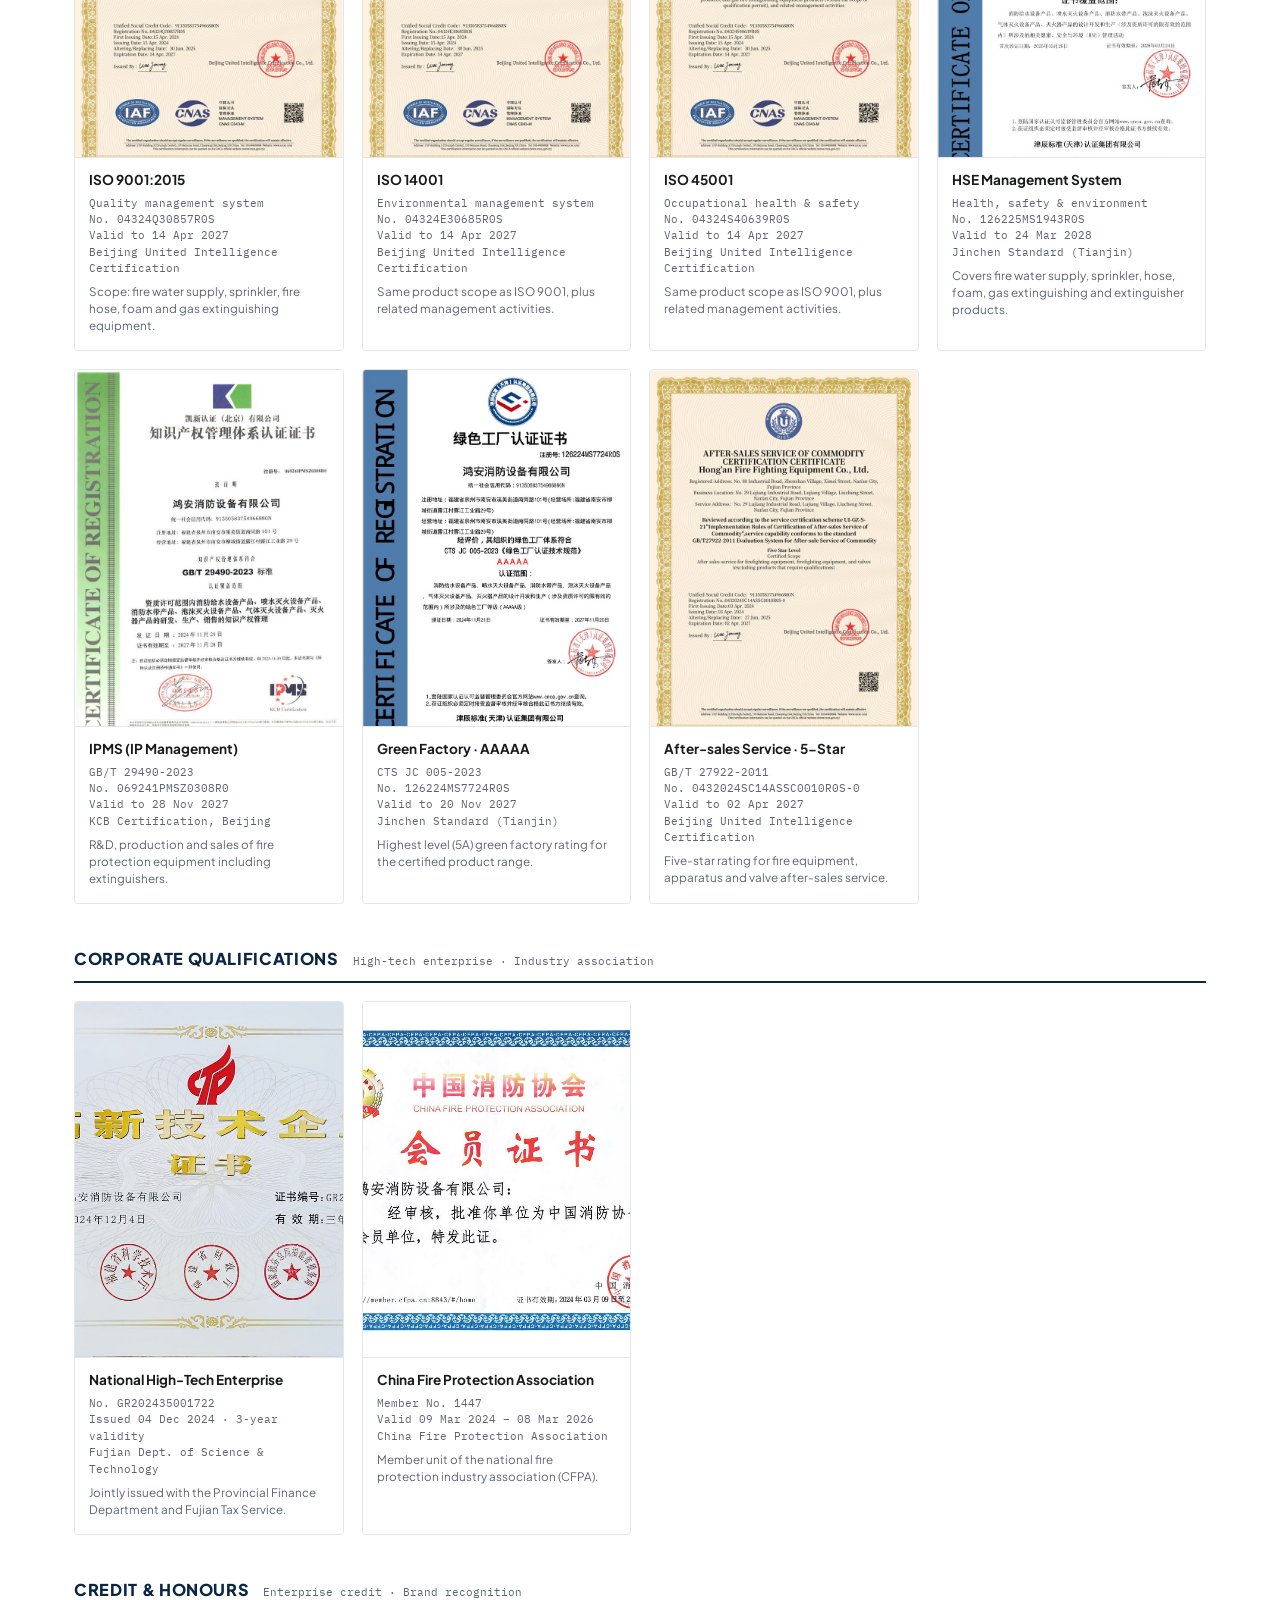
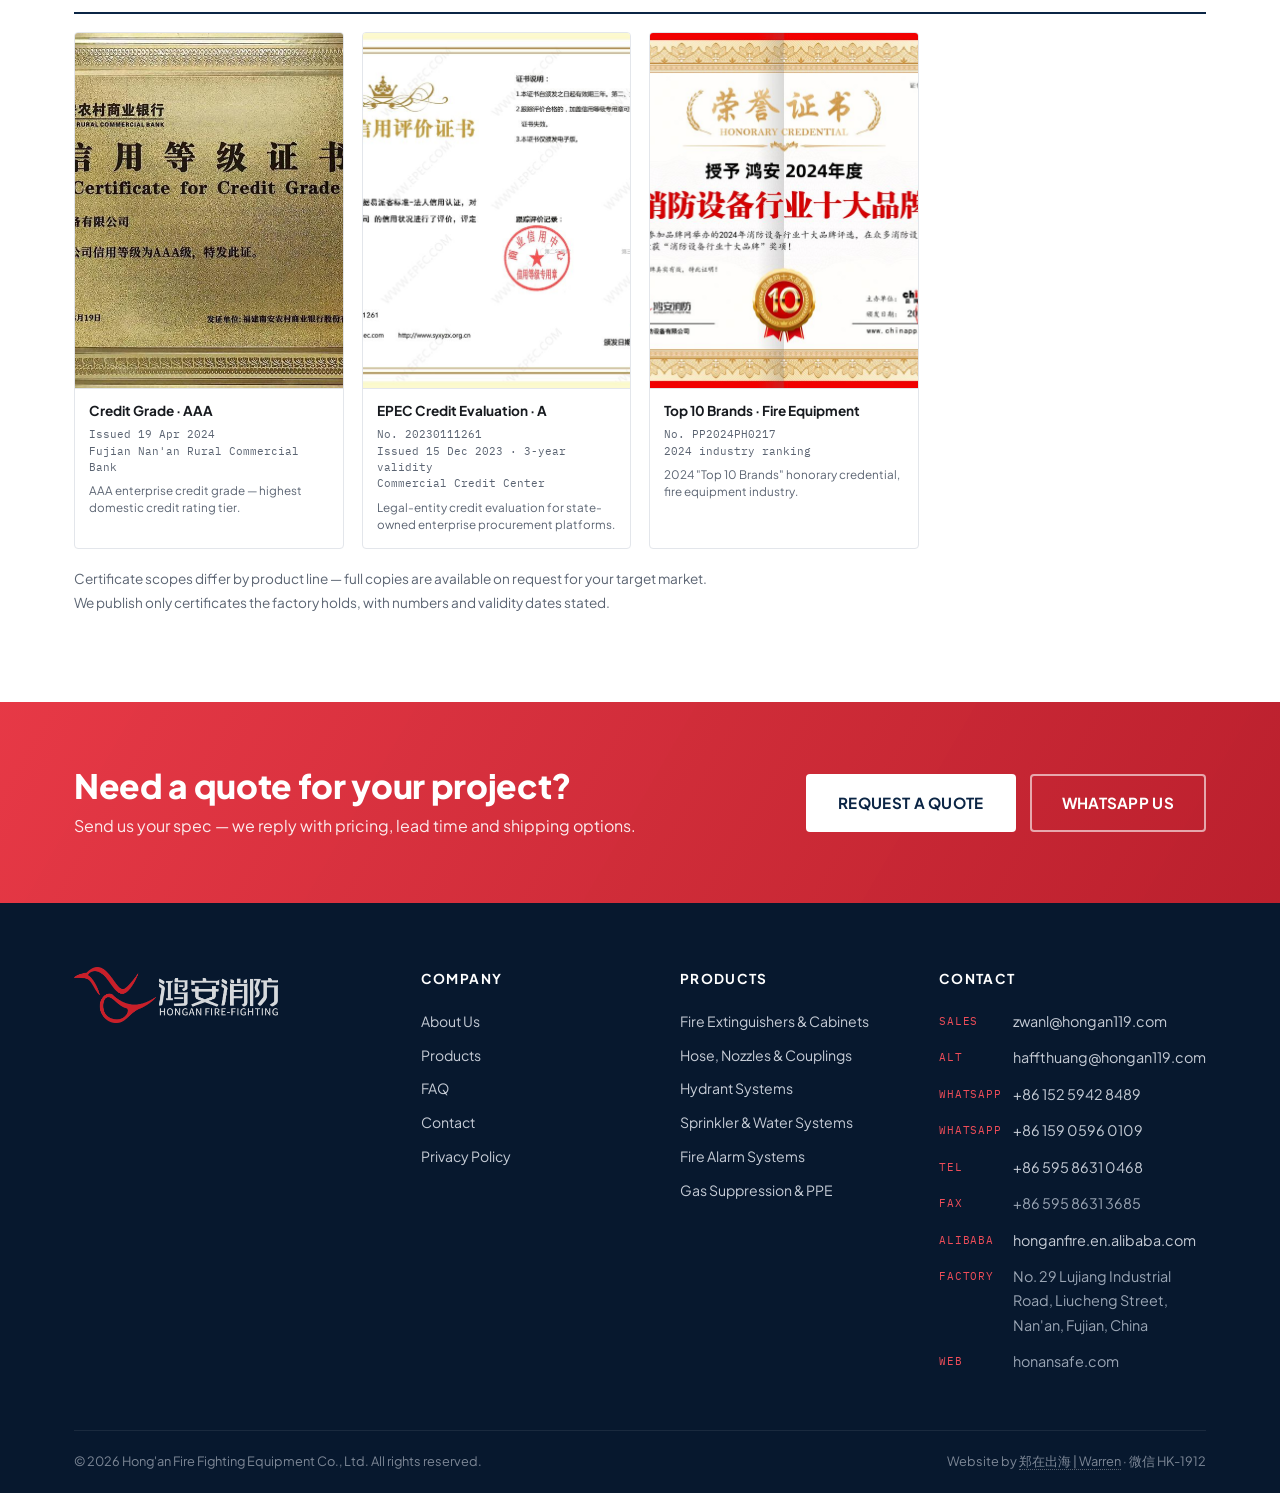
==== commit b5155031: "feat: add fixed contact rail (WhatsApp / Email / Alibaba) with hover-expand labels" ====
--- a/index.html
+++ b/index.html
@@ -11,9 +11,8 @@
   <meta property="og:description" content="Direct factory manufacturer of fire protection equipment. OEM/ODM customisation for engineering contractors in Southeast Asia, Middle East & South America.">
   <meta property="og:type" content="website">
   <meta property="og:url" content="https://honansafe.com/">
-  <link rel="preconnect" href="https://fonts.googleapis.com">
-  <link rel="preconnect" href="https://fonts.gstatic.com" crossorigin>
-  <link href="https://fonts.googleapis.com/css2?family=Plus+Jakarta+Sans:wght@400;500;600;700;800&family=IBM+Plex+Mono:wght@400;500;600&display=swap" rel="stylesheet">
+  <link rel="preload" href="assets/fonts/pjs-200_800.woff2" as="font" type="font/woff2" crossorigin>
+  <link rel="stylesheet" href="assets/fonts.css?v=8">
   <link rel="stylesheet" href="assets/styles.css?v=7">
   <script type="application/ld+json">
   {
--- a/assets/fonts.css
+++ b/assets/fonts.css
@@ -0,0 +1,33 @@
+/* Self-hosted web fonts (no third-party requests, works on restricted networks) */
+
+@font-face {
+  font-family: "Plus Jakarta Sans";
+  font-style: normal;
+  font-weight: 200 800;
+  font-display: swap;
+  src: url("fonts/pjs-200_800.woff2") format("woff2");
+}
+
+@font-face {
+  font-family: "IBM Plex Mono";
+  font-style: normal;
+  font-weight: 400;
+  font-display: swap;
+  src: url("fonts/plex400-400.woff2") format("woff2");
+}
+
+@font-face {
+  font-family: "IBM Plex Mono";
+  font-style: normal;
+  font-weight: 500;
+  font-display: swap;
+  src: url("fonts/plex500-500.woff2") format("woff2");
+}
+
+@font-face {
+  font-family: "IBM Plex Mono";
+  font-style: normal;
+  font-weight: 600;
+  font-display: swap;
+  src: url("fonts/plex600-600.woff2") format("woff2");
+}
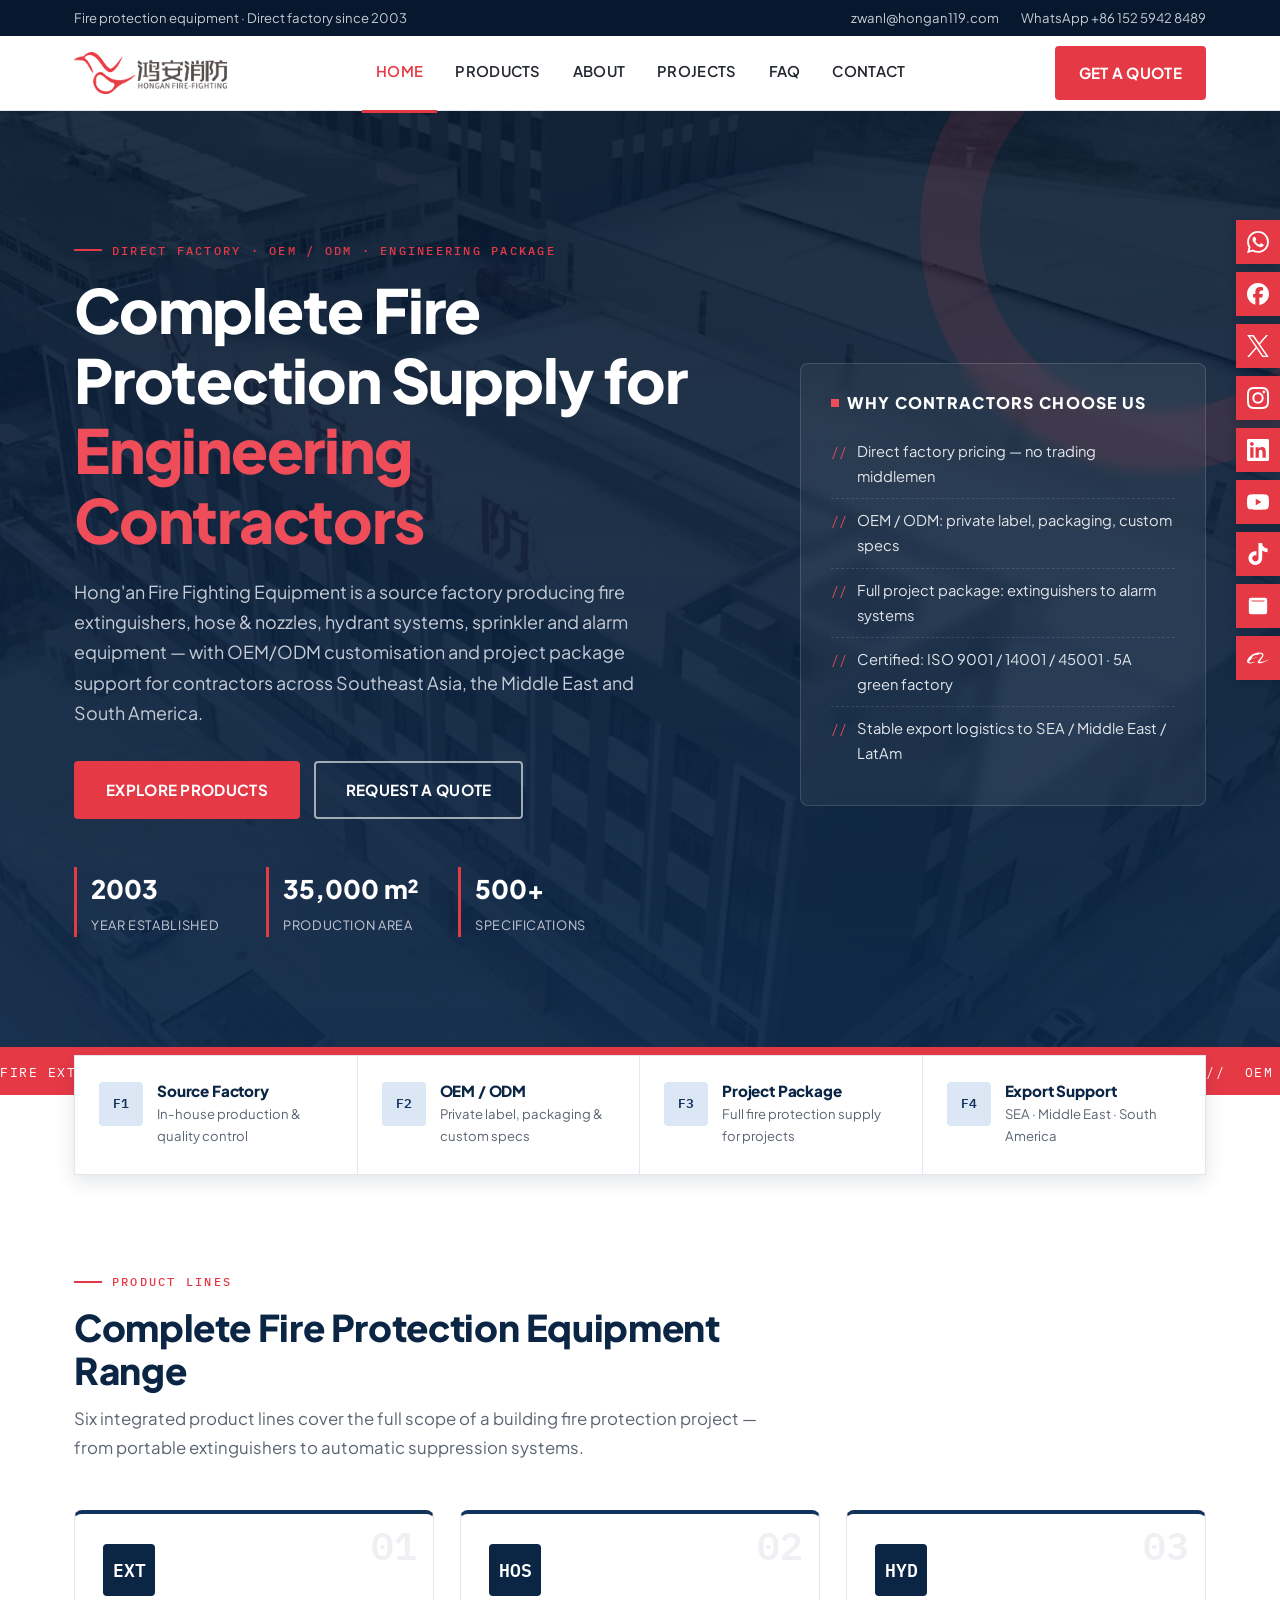
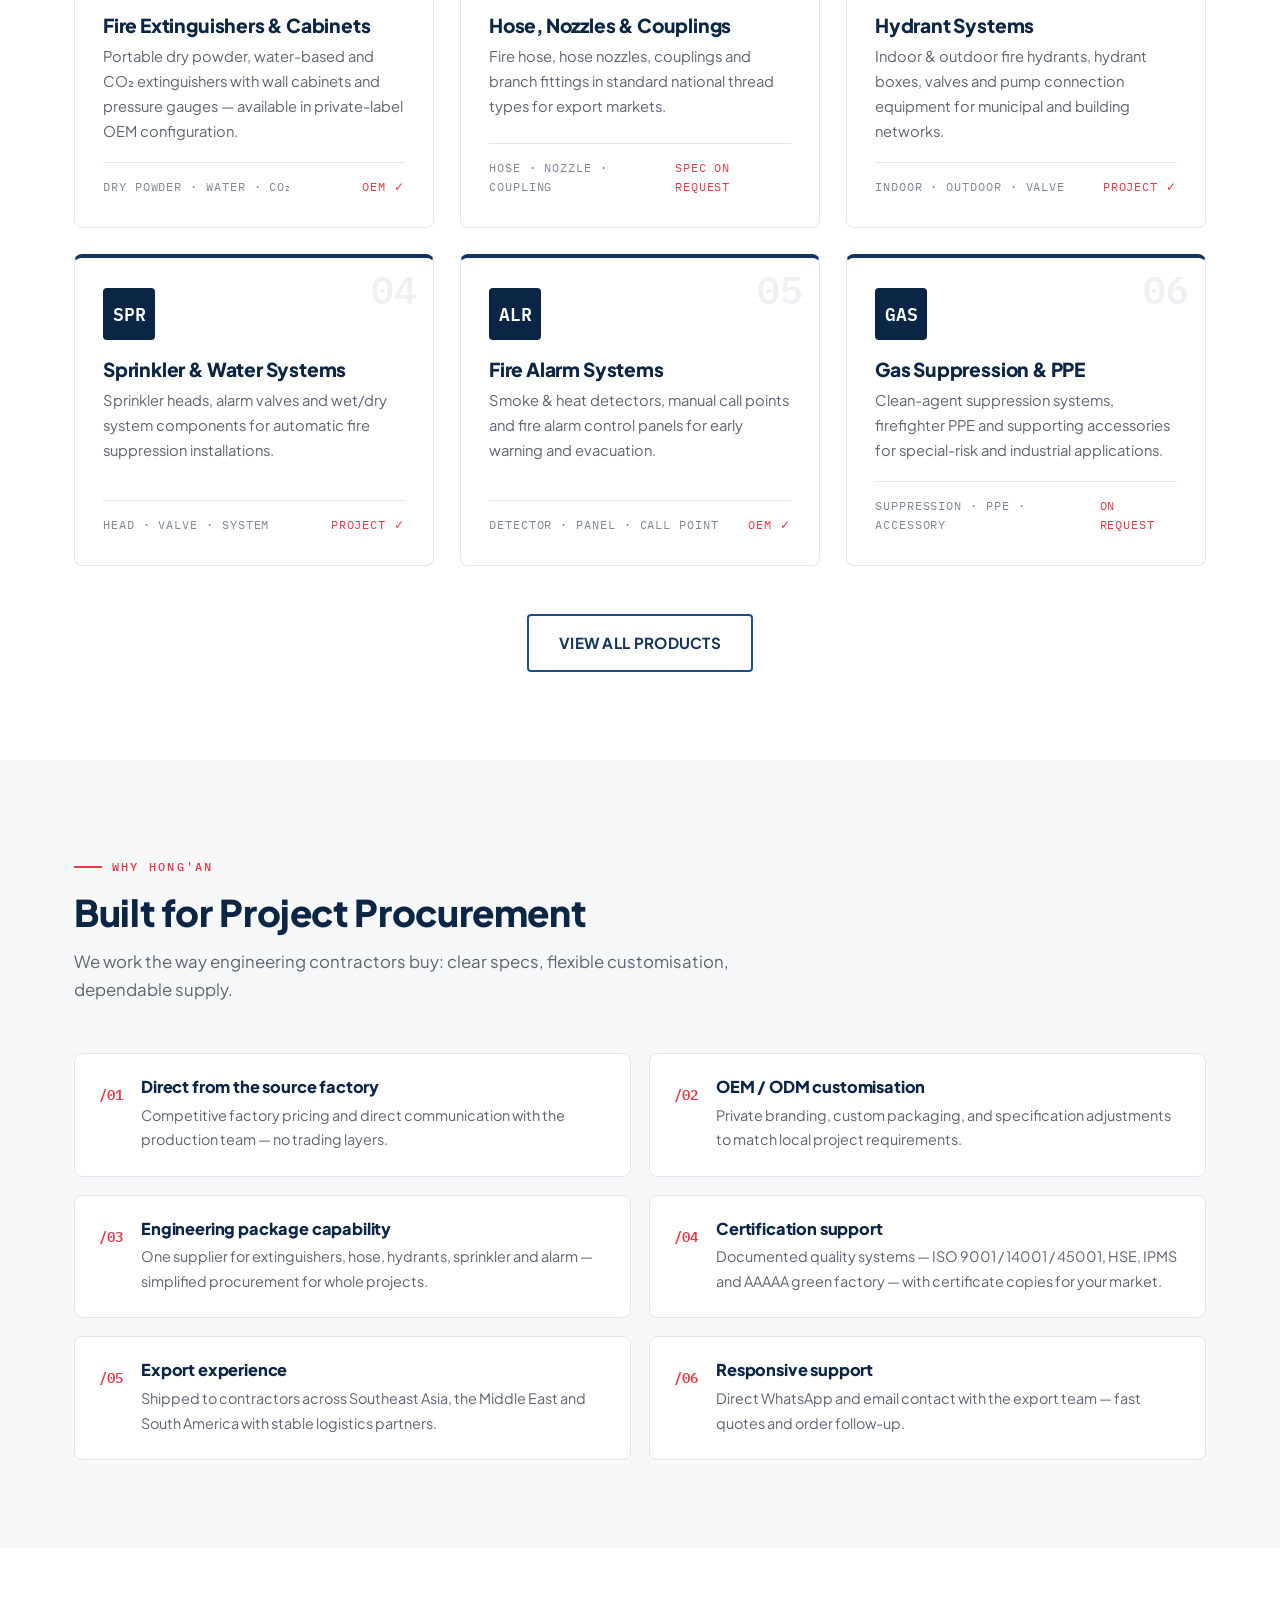
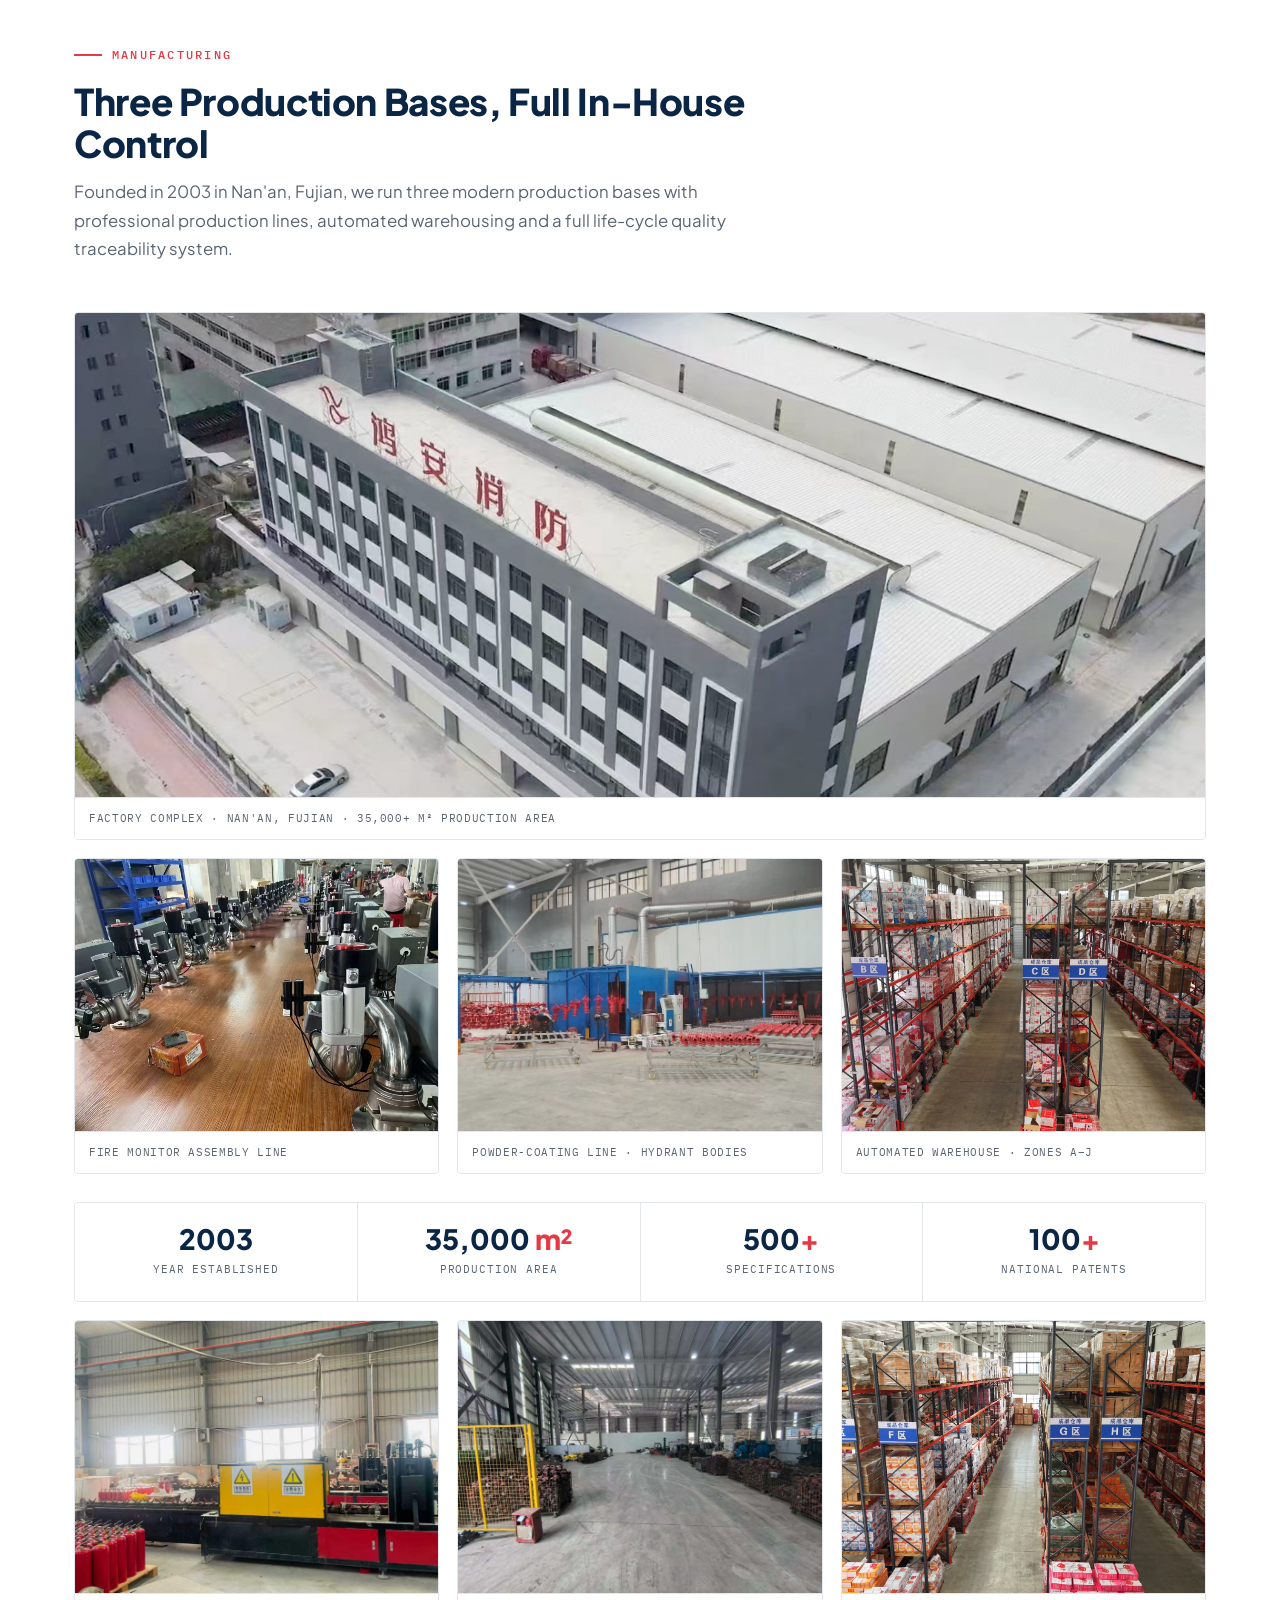
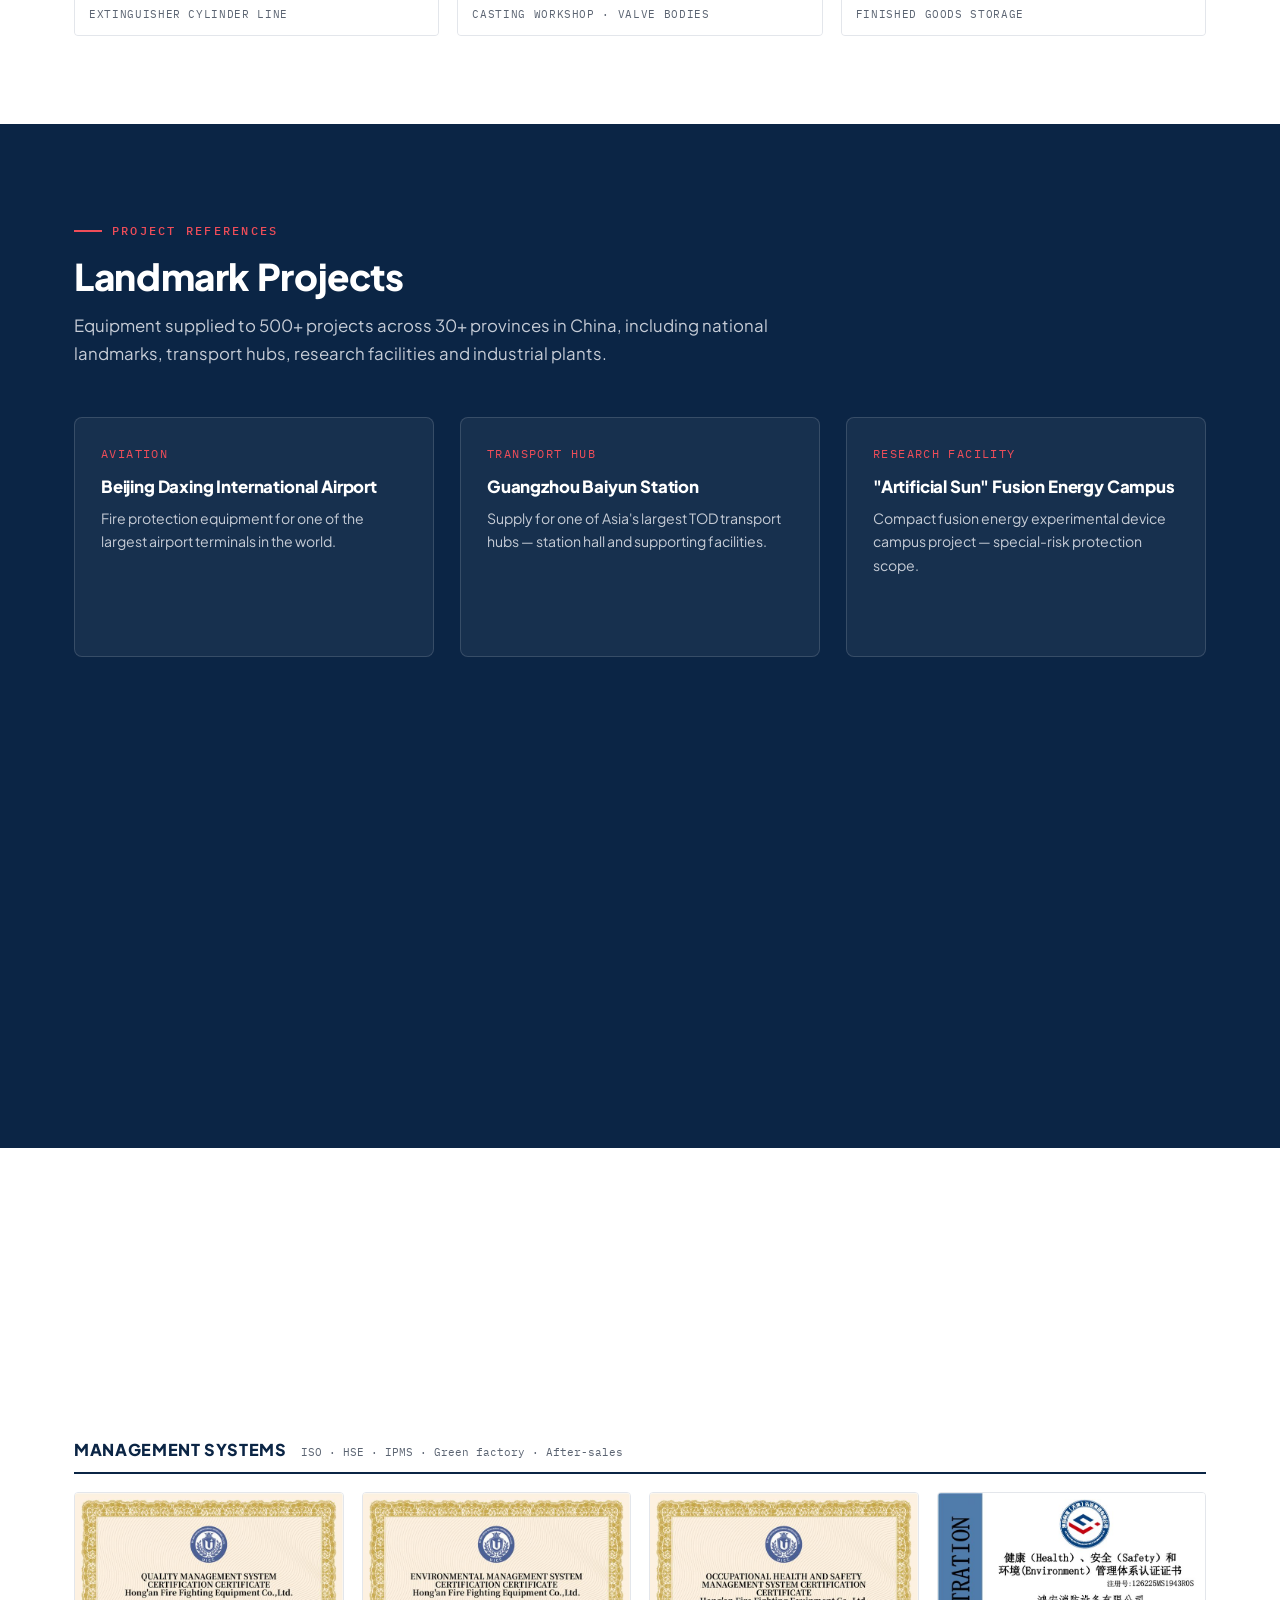
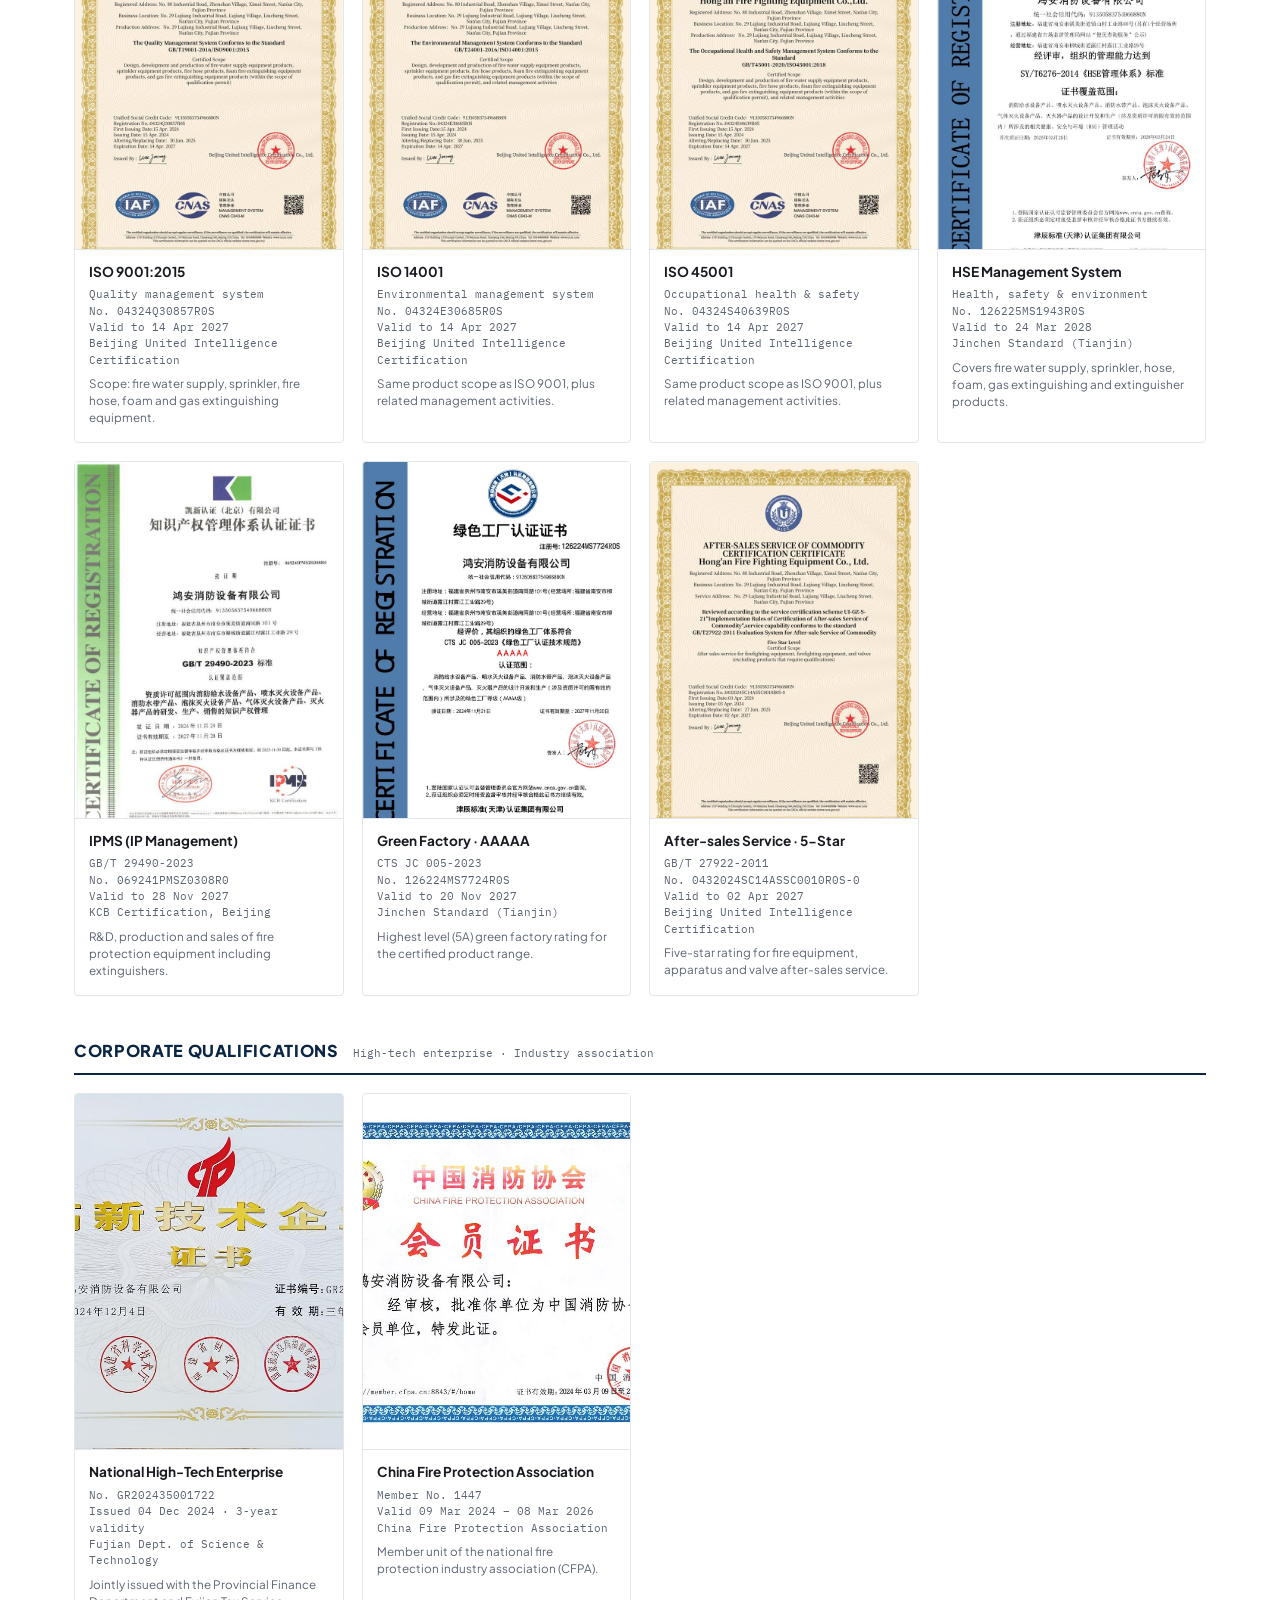
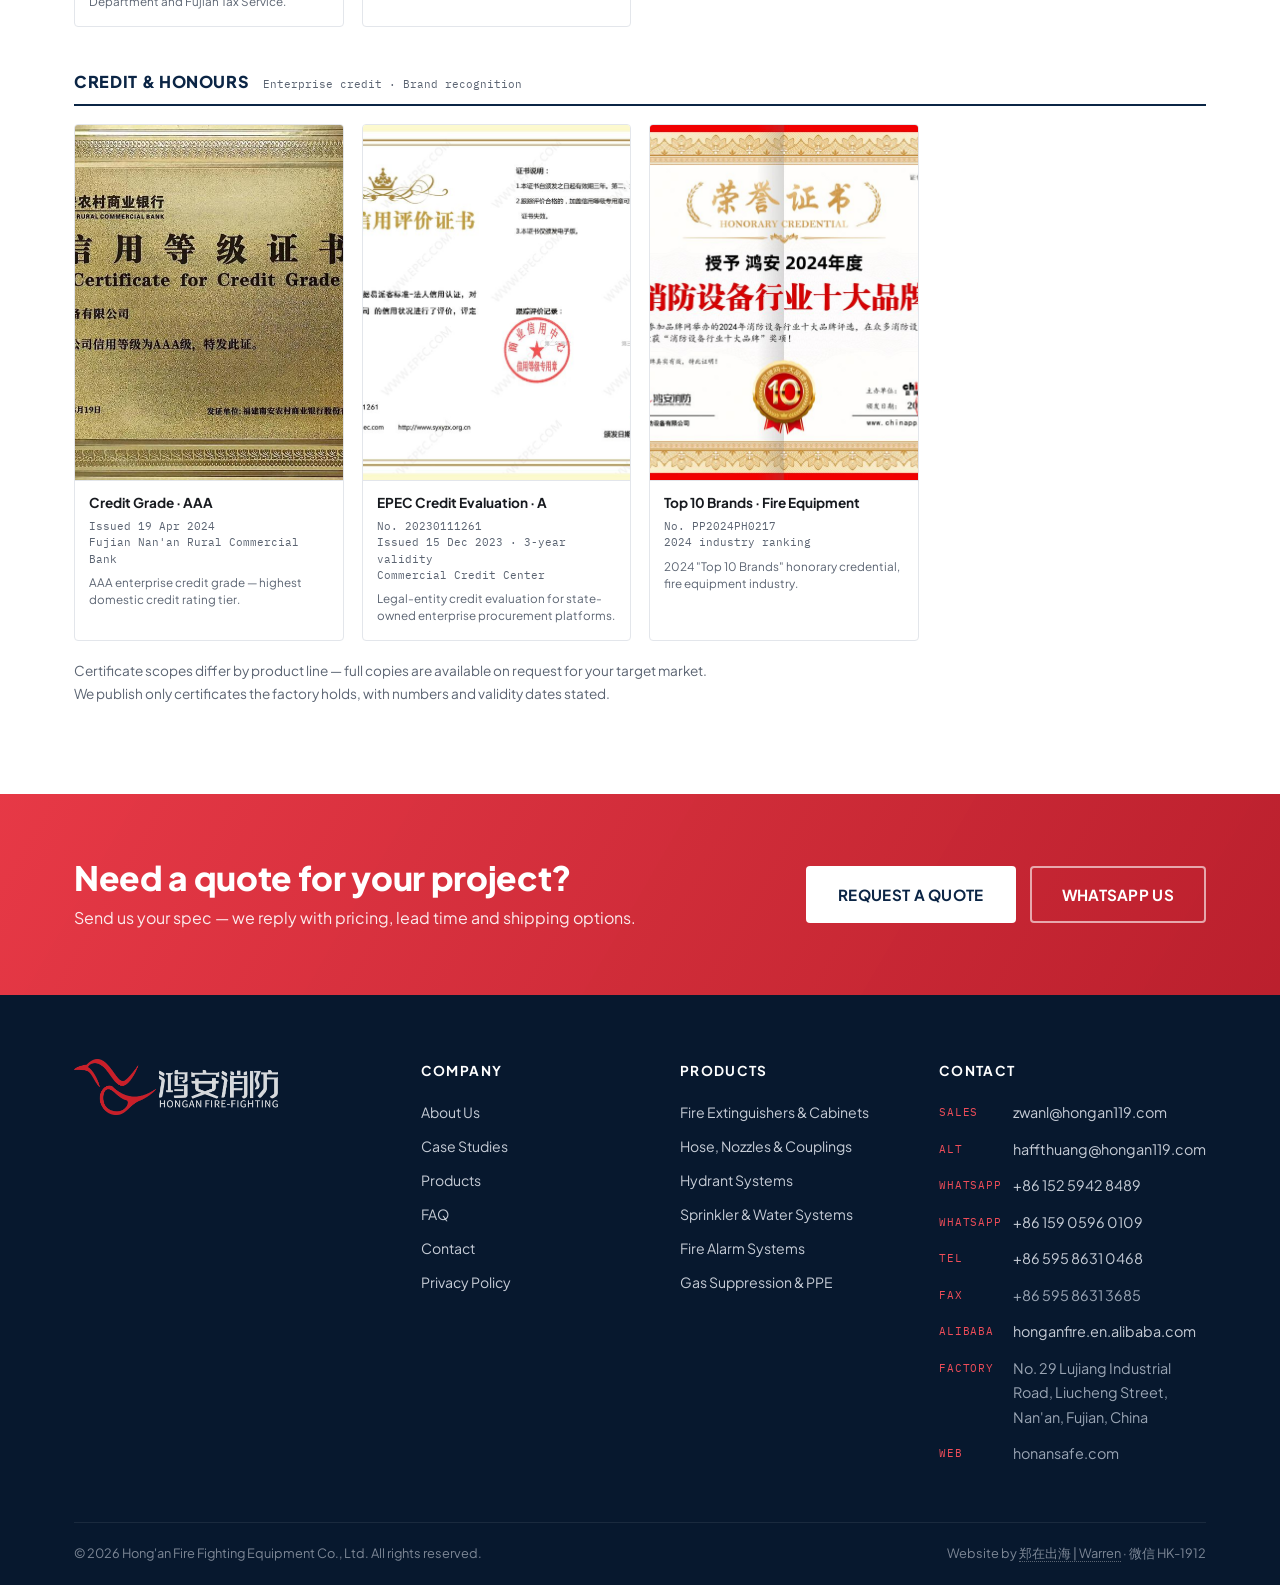
==== commit 9ac27136: "feat: add English engineering case studies page (5 accepted projects) with project photography, nav " ====
--- a/index.html
+++ b/index.html
@@ -13,7 +13,7 @@
   <meta property="og:url" content="https://honansafe.com/">
   <link rel="preload" href="assets/fonts/pjs-200_800.woff2" as="font" type="font/woff2" crossorigin>
   <link rel="stylesheet" href="assets/fonts.css?v=8">
-  <link rel="stylesheet" href="assets/styles.css?v=7">
+  <link rel="stylesheet" href="assets/styles.css?v=9">
   <script type="application/ld+json">
   {
     "@context": "https://schema.org",
@@ -72,6 +72,7 @@
             </ul>
           </li>
           <li><a href="about.html">About</a></li>
+          <li><a href="projects.html">Projects</a></li>
           <li><a href="faq.html">FAQ</a></li>
           <li><a href="contact.html">Contact</a></li>
         </ul>
@@ -353,6 +354,10 @@
         </article>
       </div>
 
+      <div class="reveal" style="margin-top:34px;">
+        <a href="projects.html" class="btn btn-outline-light">Read the five case studies</a>
+      </div>
+
       <p class="reveal" style="margin-top:26px;color:rgba(255,255,255,0.66);font-family:var(--font-mono);font-size:0.72rem;letter-spacing:0.06em;text-transform:uppercase;">
         500+ projects delivered · 30+ provinces covered · Export markets: Vietnam &amp; Southeast Asia
       </p>
@@ -525,6 +530,7 @@
           <h5>Company</h5>
           <ul class="footer-links">
             <li><a href="about.html">About Us</a></li>
+            <li><a href="projects.html">Case Studies</a></li>
             <li><a href="products.html">Products</a></li>
             <li><a href="faq.html">FAQ</a></li>
             <li><a href="contact.html">Contact</a></li>
--- a/assets/styles.css
+++ b/assets/styles.css
@@ -1891,3 +1891,19 @@
     animation: none;
   }
 }
+
+
+/* ---------- Case studies (projects.html) ---------- */
+.case-split { display: grid; grid-template-columns: 1.05fr 0.95fr; gap: 46px; align-items: start; }
+.case-photo { margin: 0; }
+.case-photo img { width: 100%; height: auto; display: block; border-radius: var(--radius-lg); border: 1px solid var(--gray-200); box-shadow: var(--shadow-sm); }
+.case-photo figcaption { margin-top: 10px; font-family: var(--font-mono); font-size: 0.66rem; letter-spacing: 0.07em; text-transform: uppercase; color: var(--gray-500); }
+.case-facts { display: grid; grid-template-columns: repeat(2, minmax(0, 1fr)); gap: 16px 24px; margin: 20px 0 22px; padding: 20px 22px; background: var(--gray-50); border-left: 3px solid var(--red-600); border-radius: 0 var(--radius) var(--radius) 0; }
+.case-facts dt { font-family: var(--font-mono); font-size: 0.62rem; letter-spacing: 0.09em; text-transform: uppercase; color: var(--gray-500); margin-bottom: 5px; }
+.case-facts dd { margin: 0; font-size: 0.88rem; font-weight: 600; color: var(--navy-900); line-height: 1.45; }
+.case-body { max-width: 880px; }
+.case-body h3 { font-size: 1.02rem; color: var(--navy-800); }
+.case-quote { margin: 30px 0 0; padding: 22px 26px; background: var(--white); border-left: 3px solid var(--navy-700); border-radius: 0 var(--radius) var(--radius) 0; box-shadow: var(--shadow-sm); font-size: 0.95rem; line-height: 1.65; color: var(--gray-700); font-style: italic; max-width: 880px; }
+.case-quote cite { display: block; margin-top: 10px; font-family: var(--font-mono); font-size: 0.64rem; font-style: normal; letter-spacing: 0.07em; text-transform: uppercase; color: var(--gray-500); }
+@media (max-width: 980px) { .case-split { grid-template-columns: 1fr; gap: 26px; } }
+@media (max-width: 560px) { .case-facts { grid-template-columns: 1fr; gap: 12px; padding: 18px; } .case-quote { padding: 18px 20px; } }
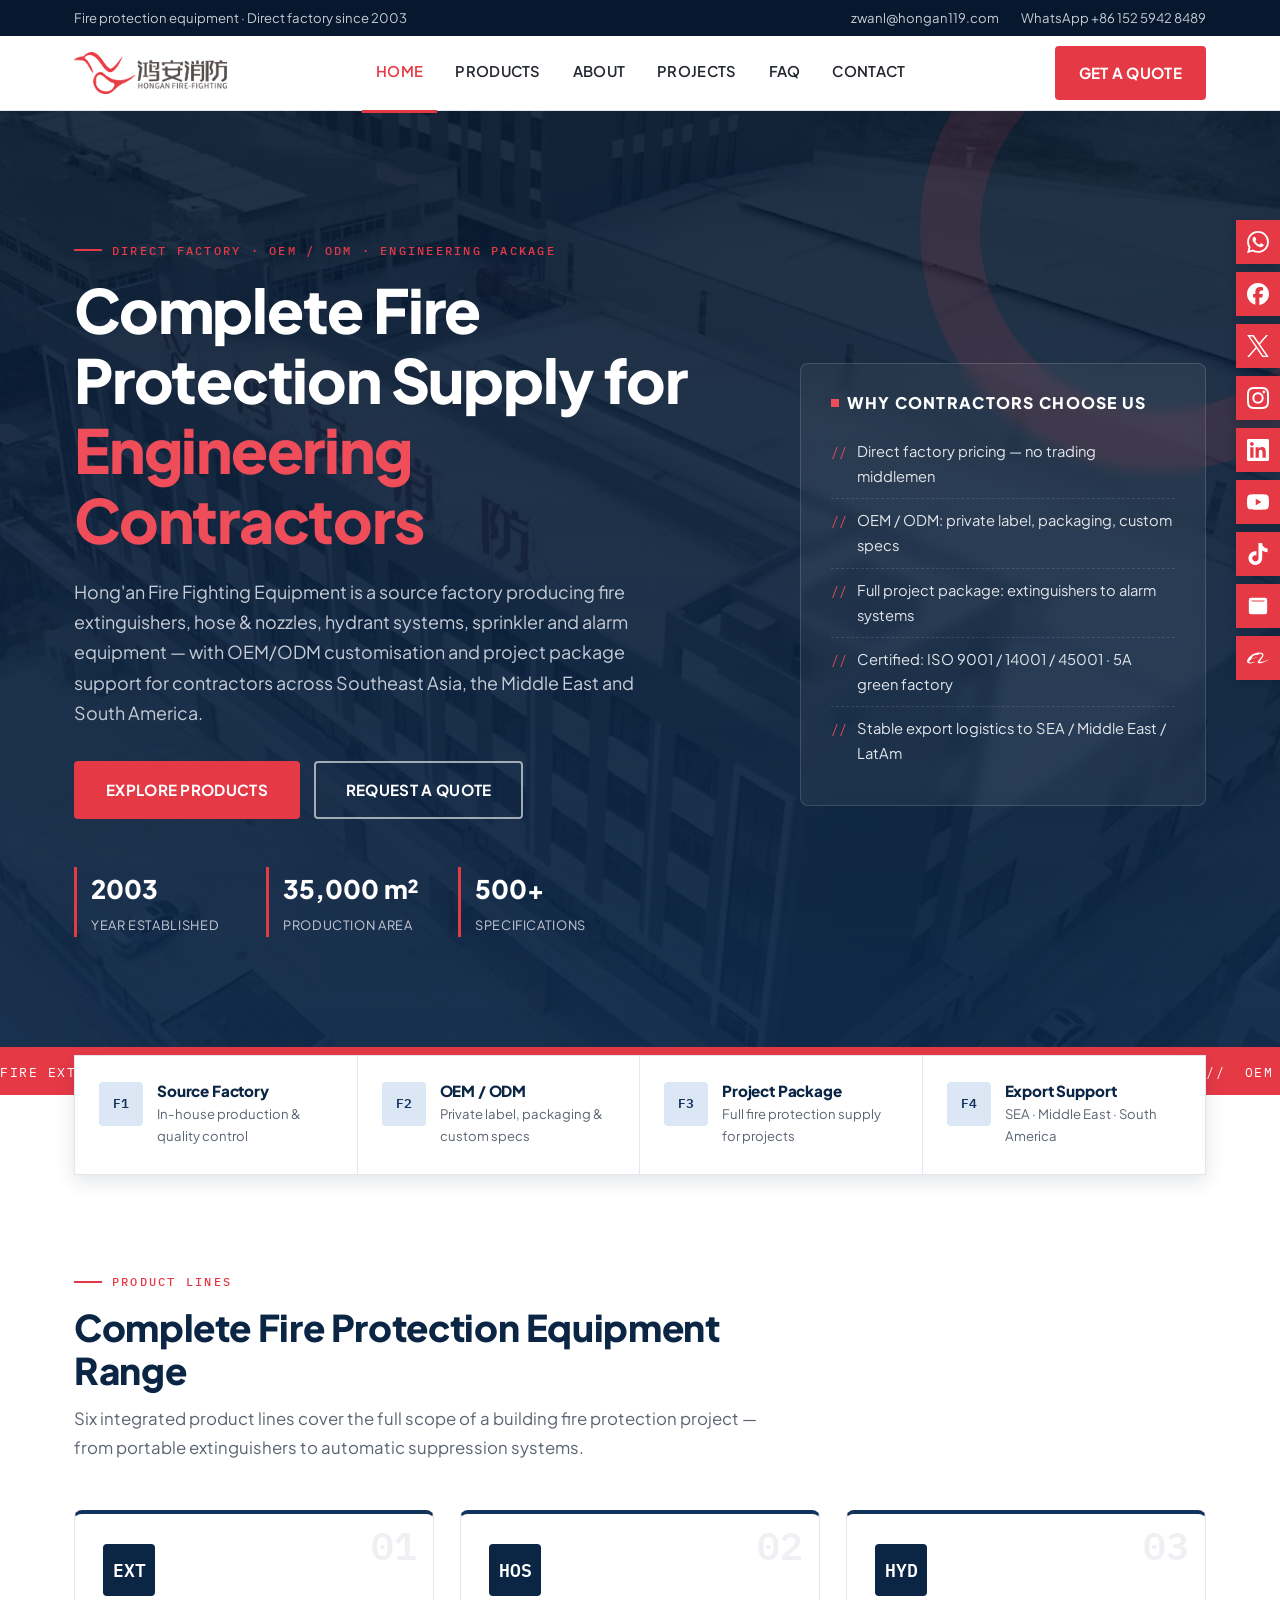
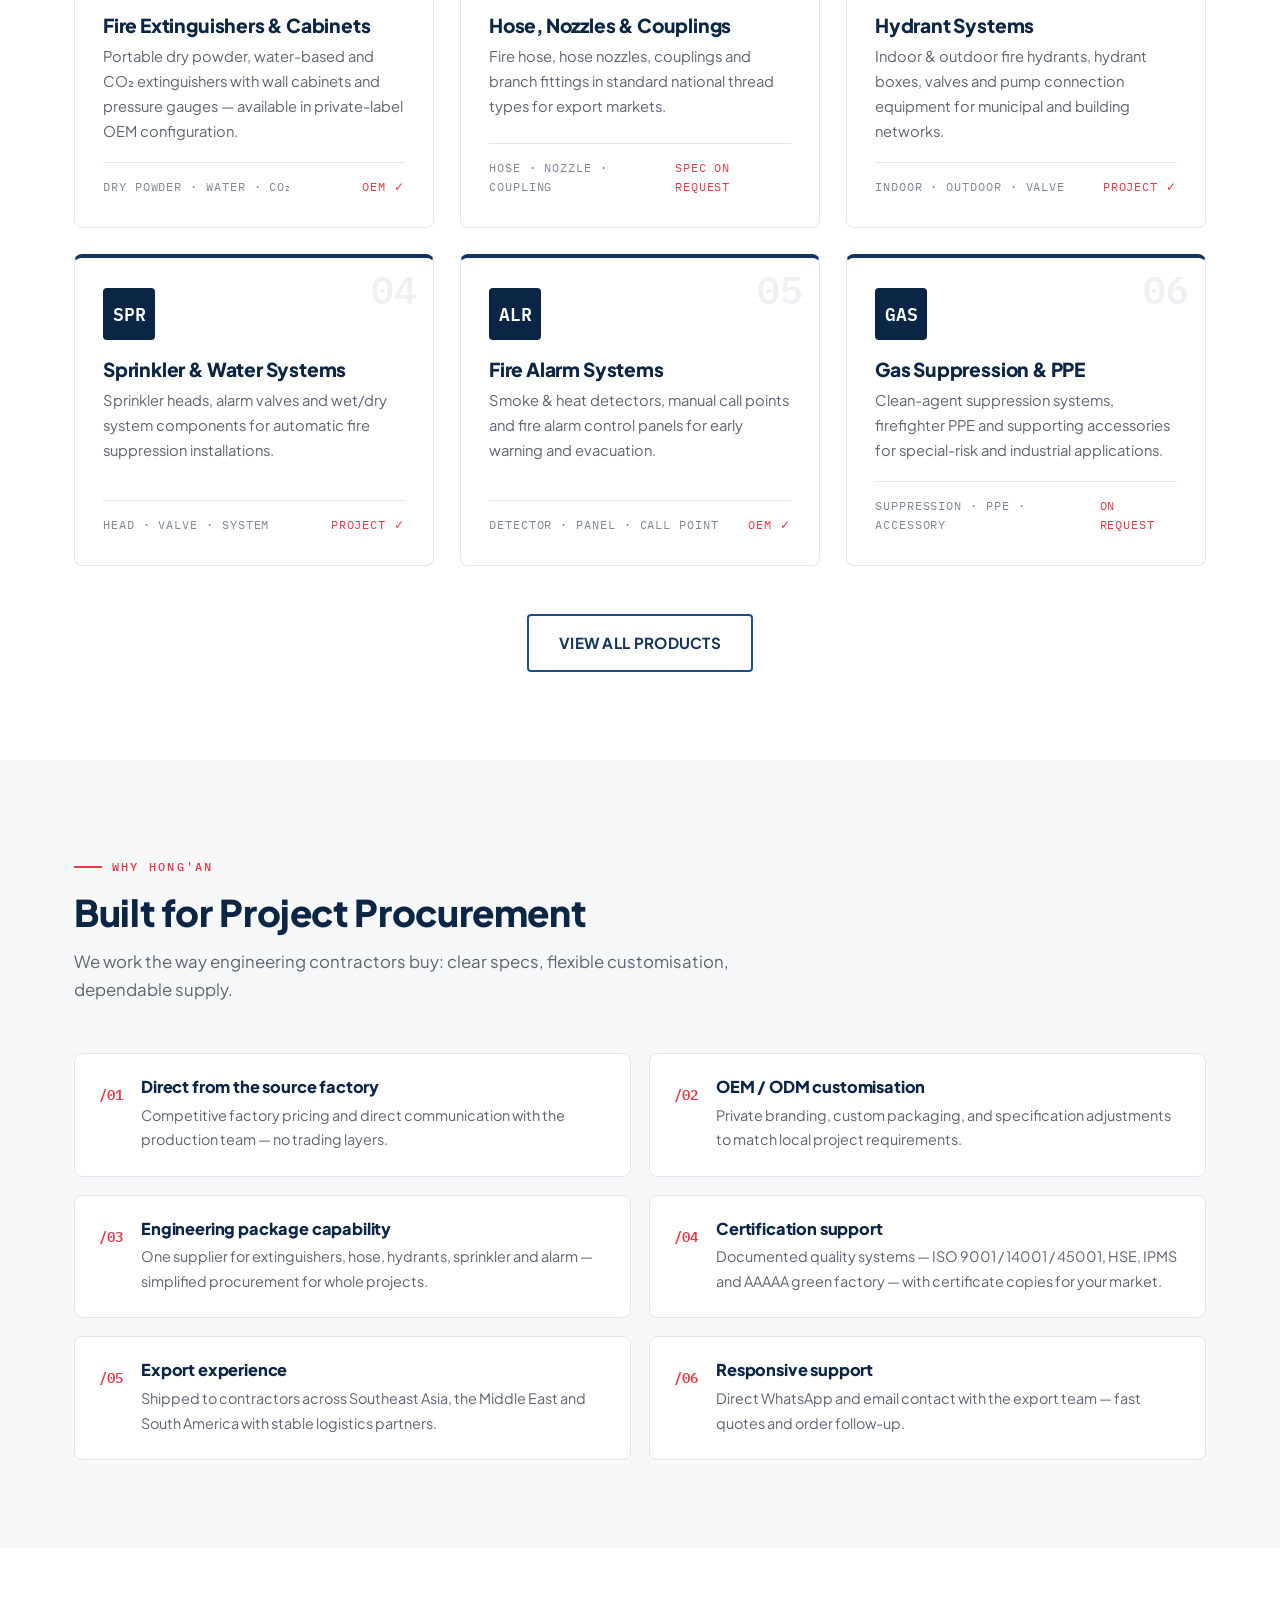
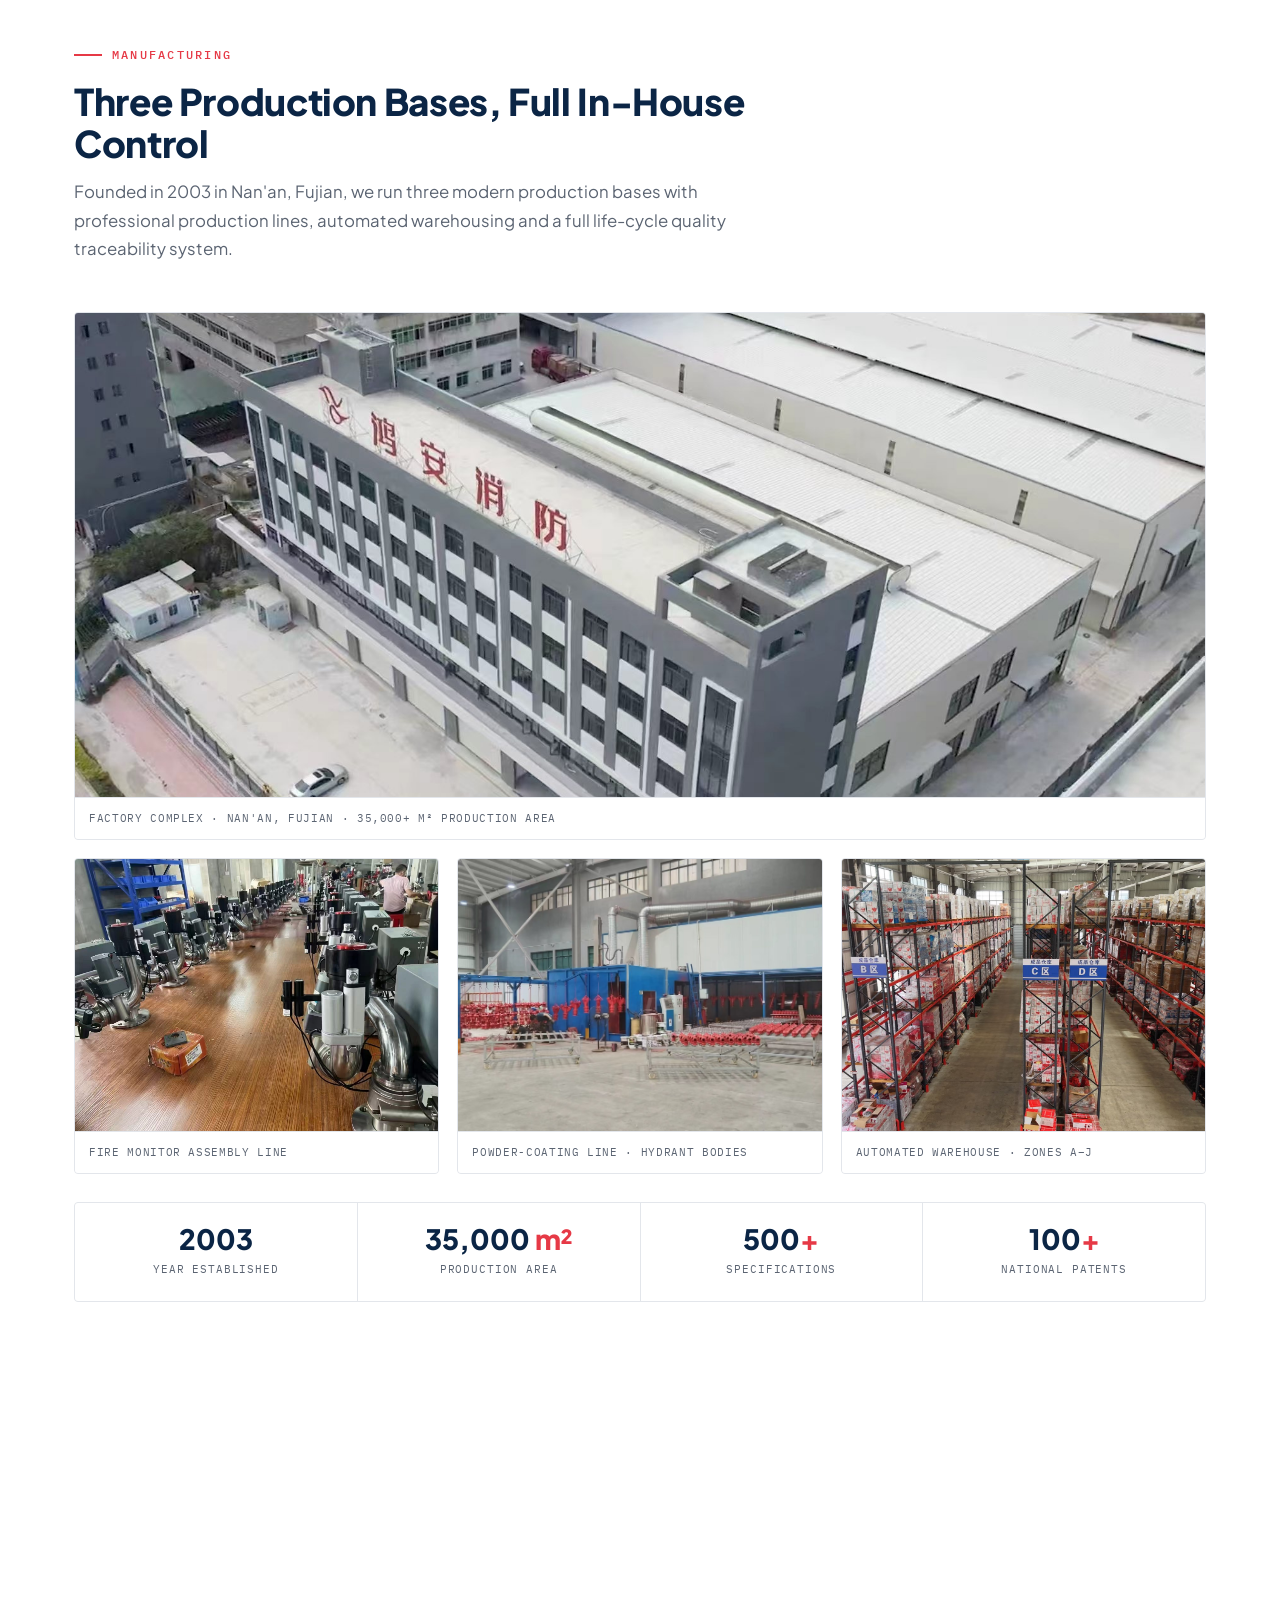
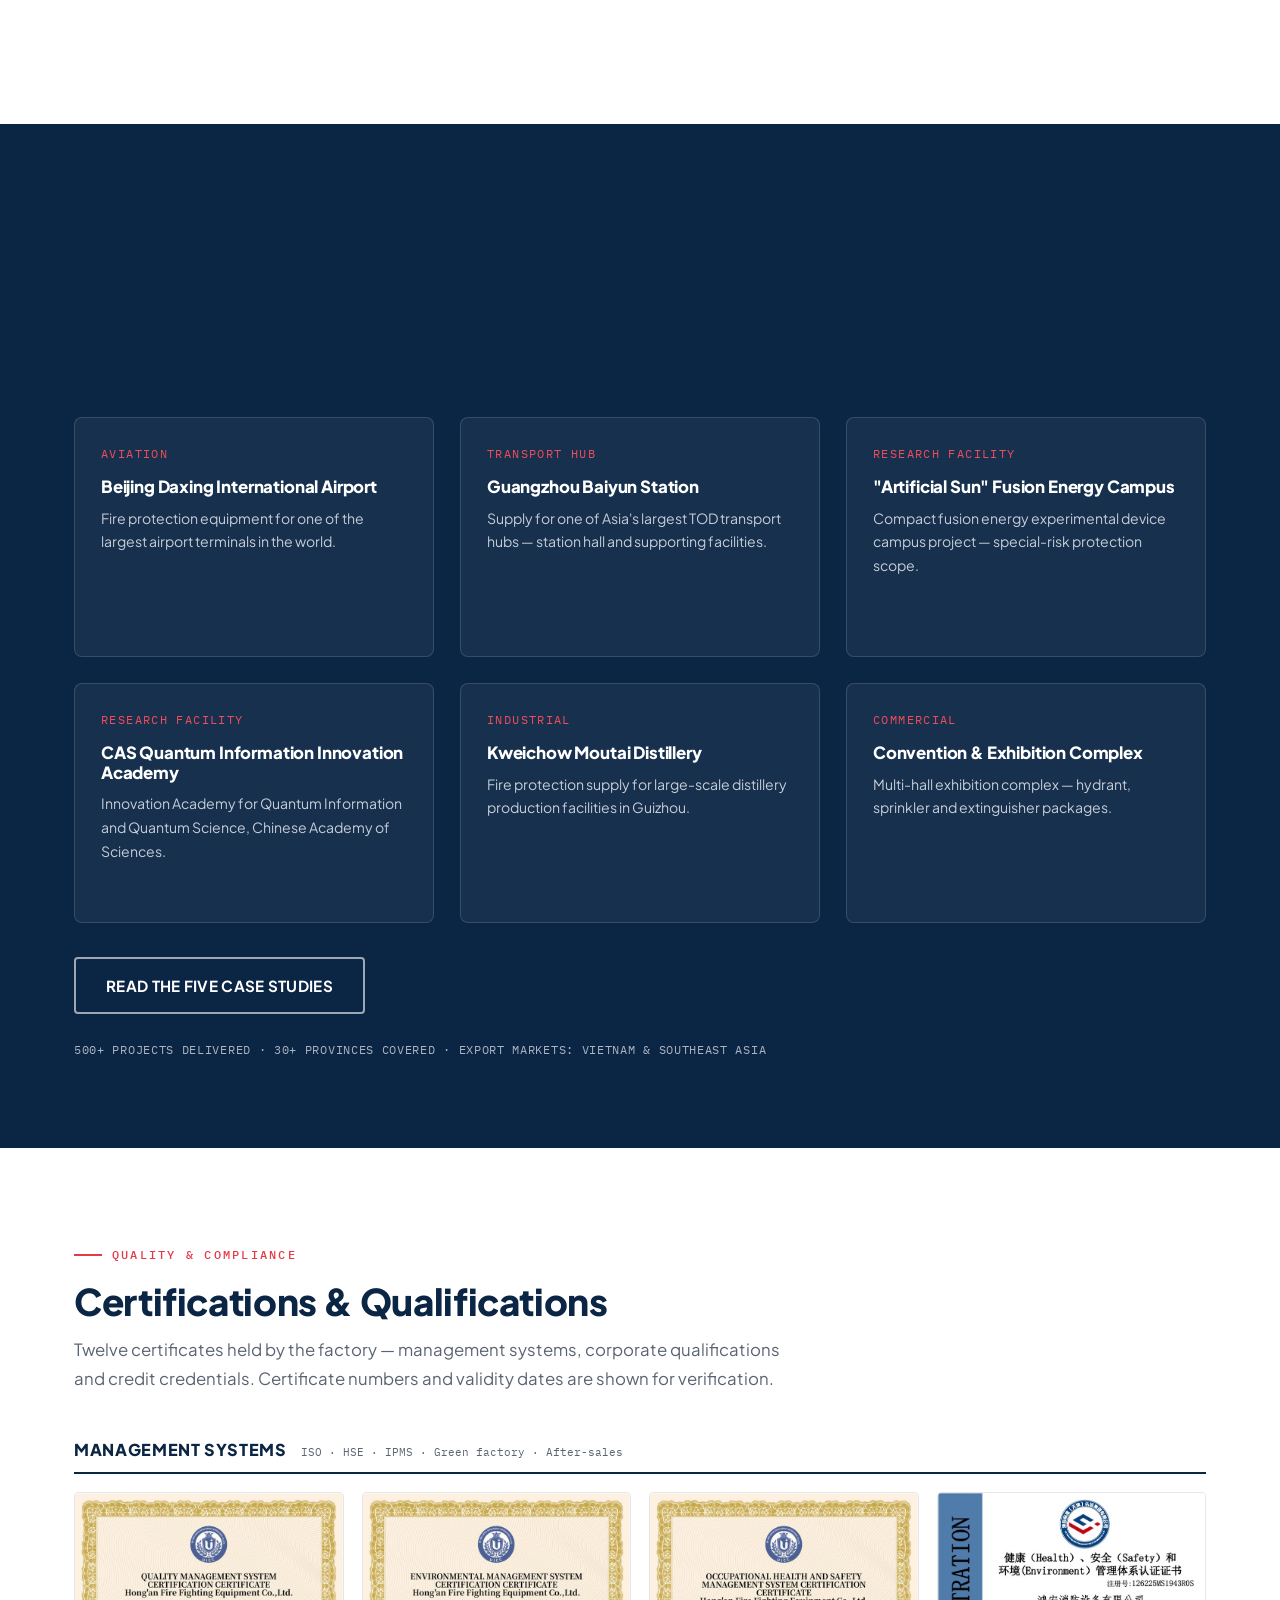
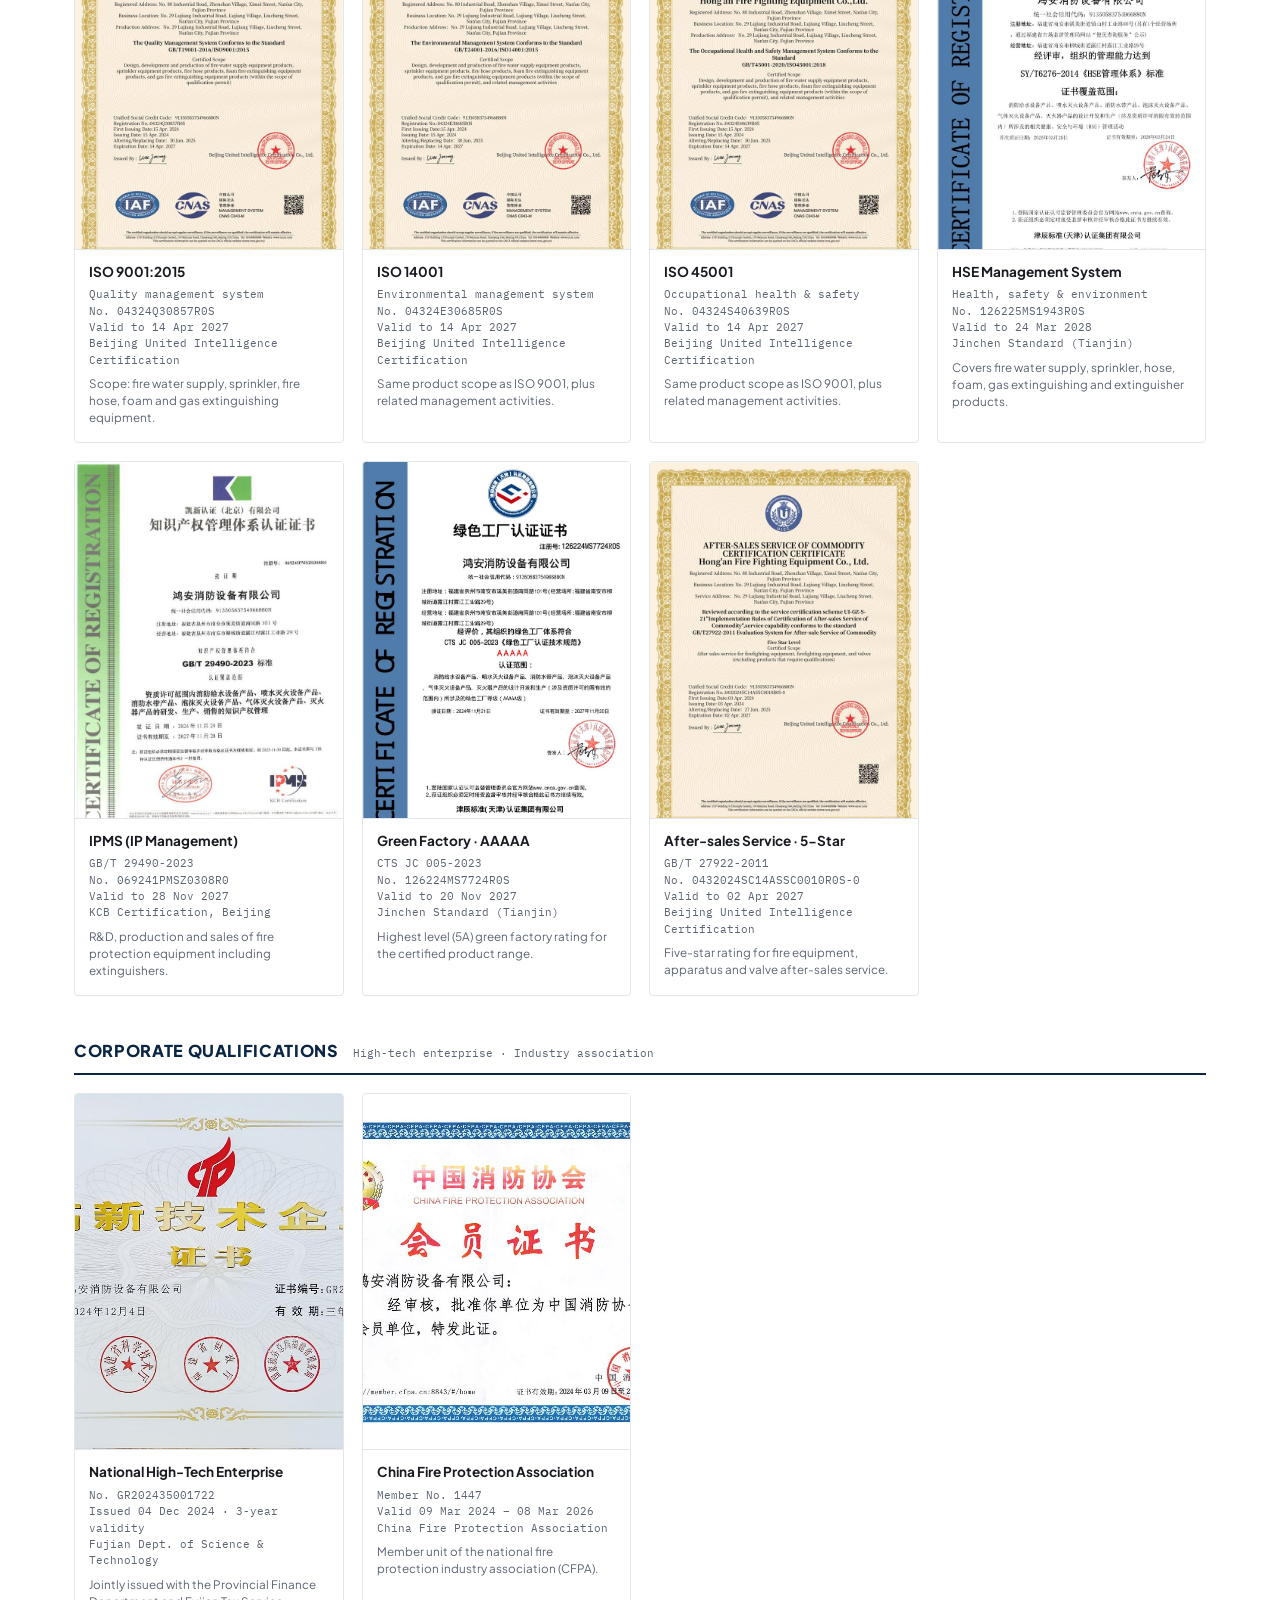
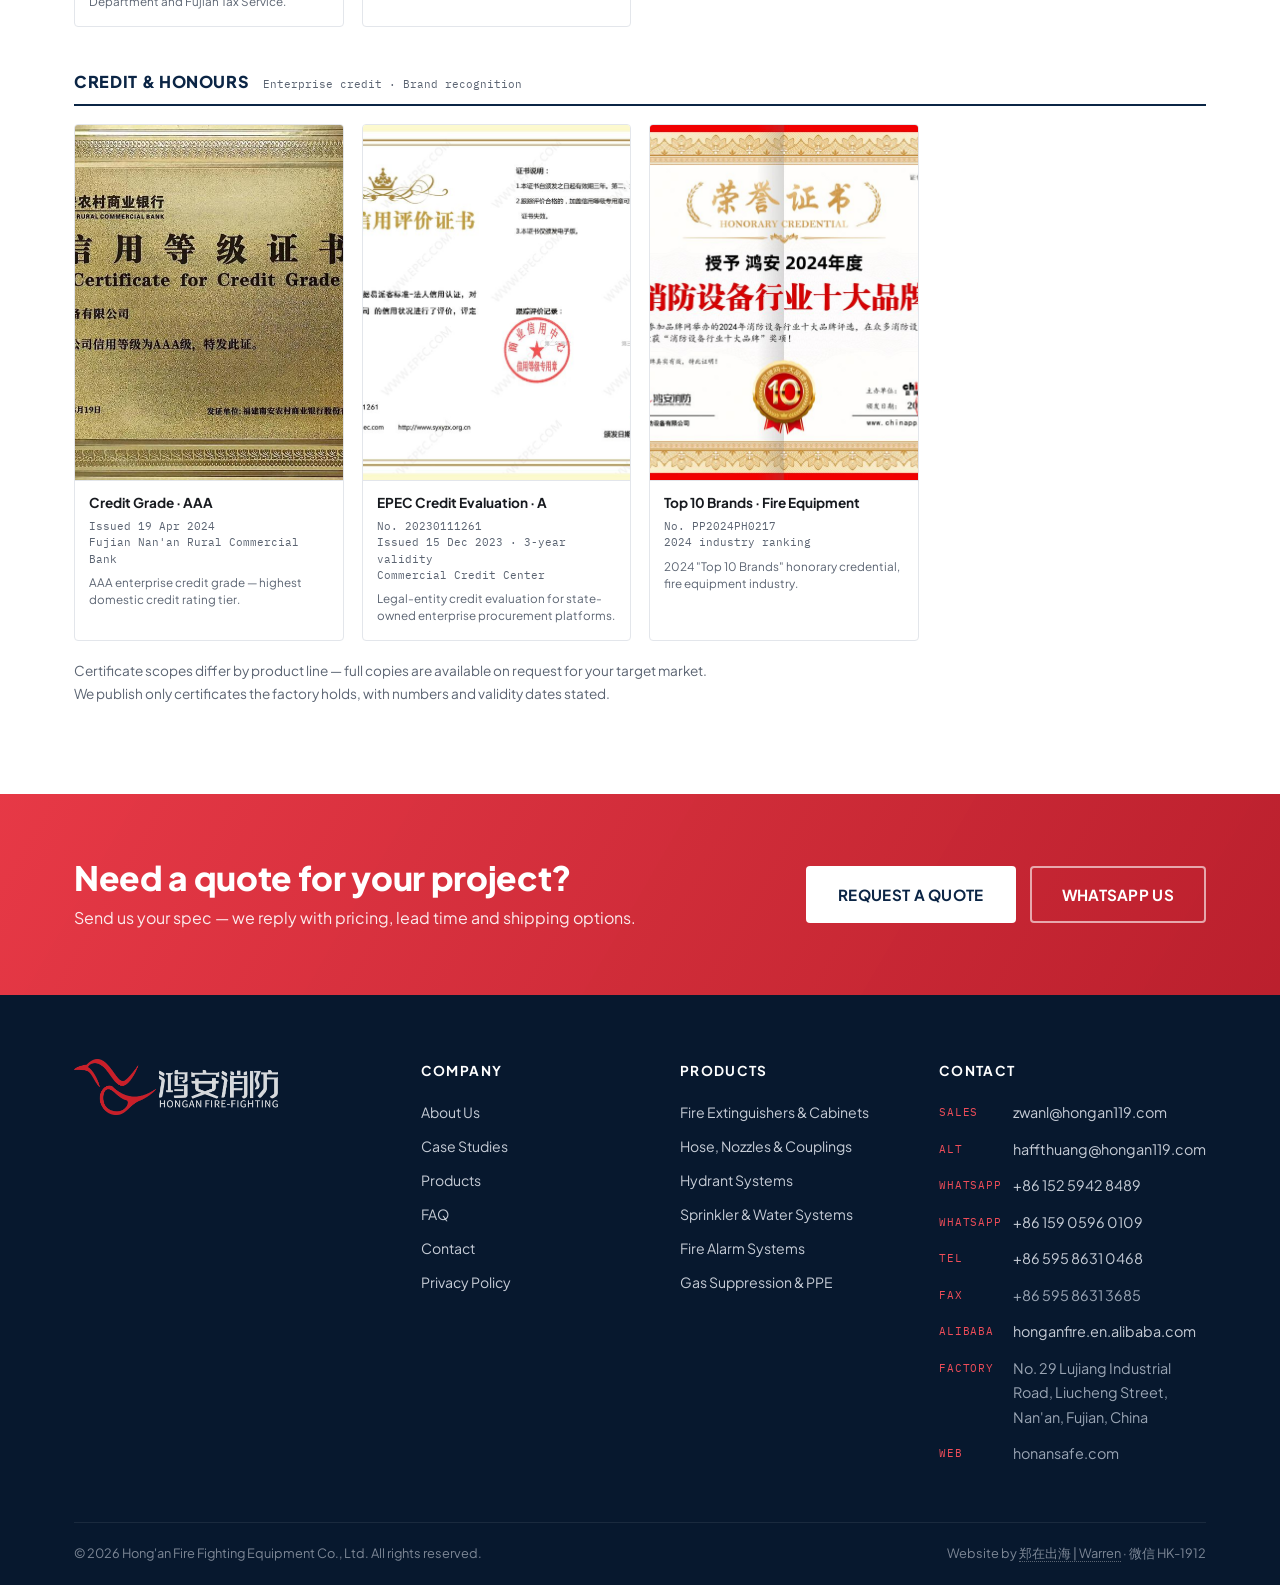
==== commit ab5cbc43: "feat: activate X (@honganfire2003) and Instagram (@honganfirefactory) links in the contact rail" ====
--- a/index.html
+++ b/index.html
@@ -581,14 +581,14 @@
       <span class="rail-label">Facebook · coming soon</span>
       <span class="rail-icon"><img src="assets/icons/facebook.svg" alt="" width="22" height="22"></span>
     </span>
-    <span class="rail-item is-pending" aria-label="X — account coming soon">
-      <span class="rail-label">X · coming soon</span>
+    <a class="rail-item" href="https://x.com/honganfire2003" target="_blank" rel="noopener" aria-label="Hong'an Fire Fighting on X">
+      <span class="rail-label">Follow us on X</span>
       <span class="rail-icon"><img src="assets/icons/x.svg" alt="" width="22" height="22"></span>
-    </span>
-    <span class="rail-item is-pending" aria-label="Instagram — account coming soon">
-      <span class="rail-label">Instagram · coming soon</span>
+    </a>
+    <a class="rail-item" href="https://www.instagram.com/honganfirefactory/" target="_blank" rel="noopener" aria-label="Hong'an Fire Fighting on Instagram">
+      <span class="rail-label">Follow us on Instagram</span>
       <span class="rail-icon"><img src="assets/icons/instagram.svg" alt="" width="22" height="22"></span>
-    </span>
+    </a>
     <span class="rail-item is-pending" aria-label="LinkedIn — account coming soon">
       <span class="rail-label">LinkedIn · coming soon</span>
       <span class="rail-icon"><img src="assets/icons/linkedin.svg" alt="" width="22" height="22"></span>
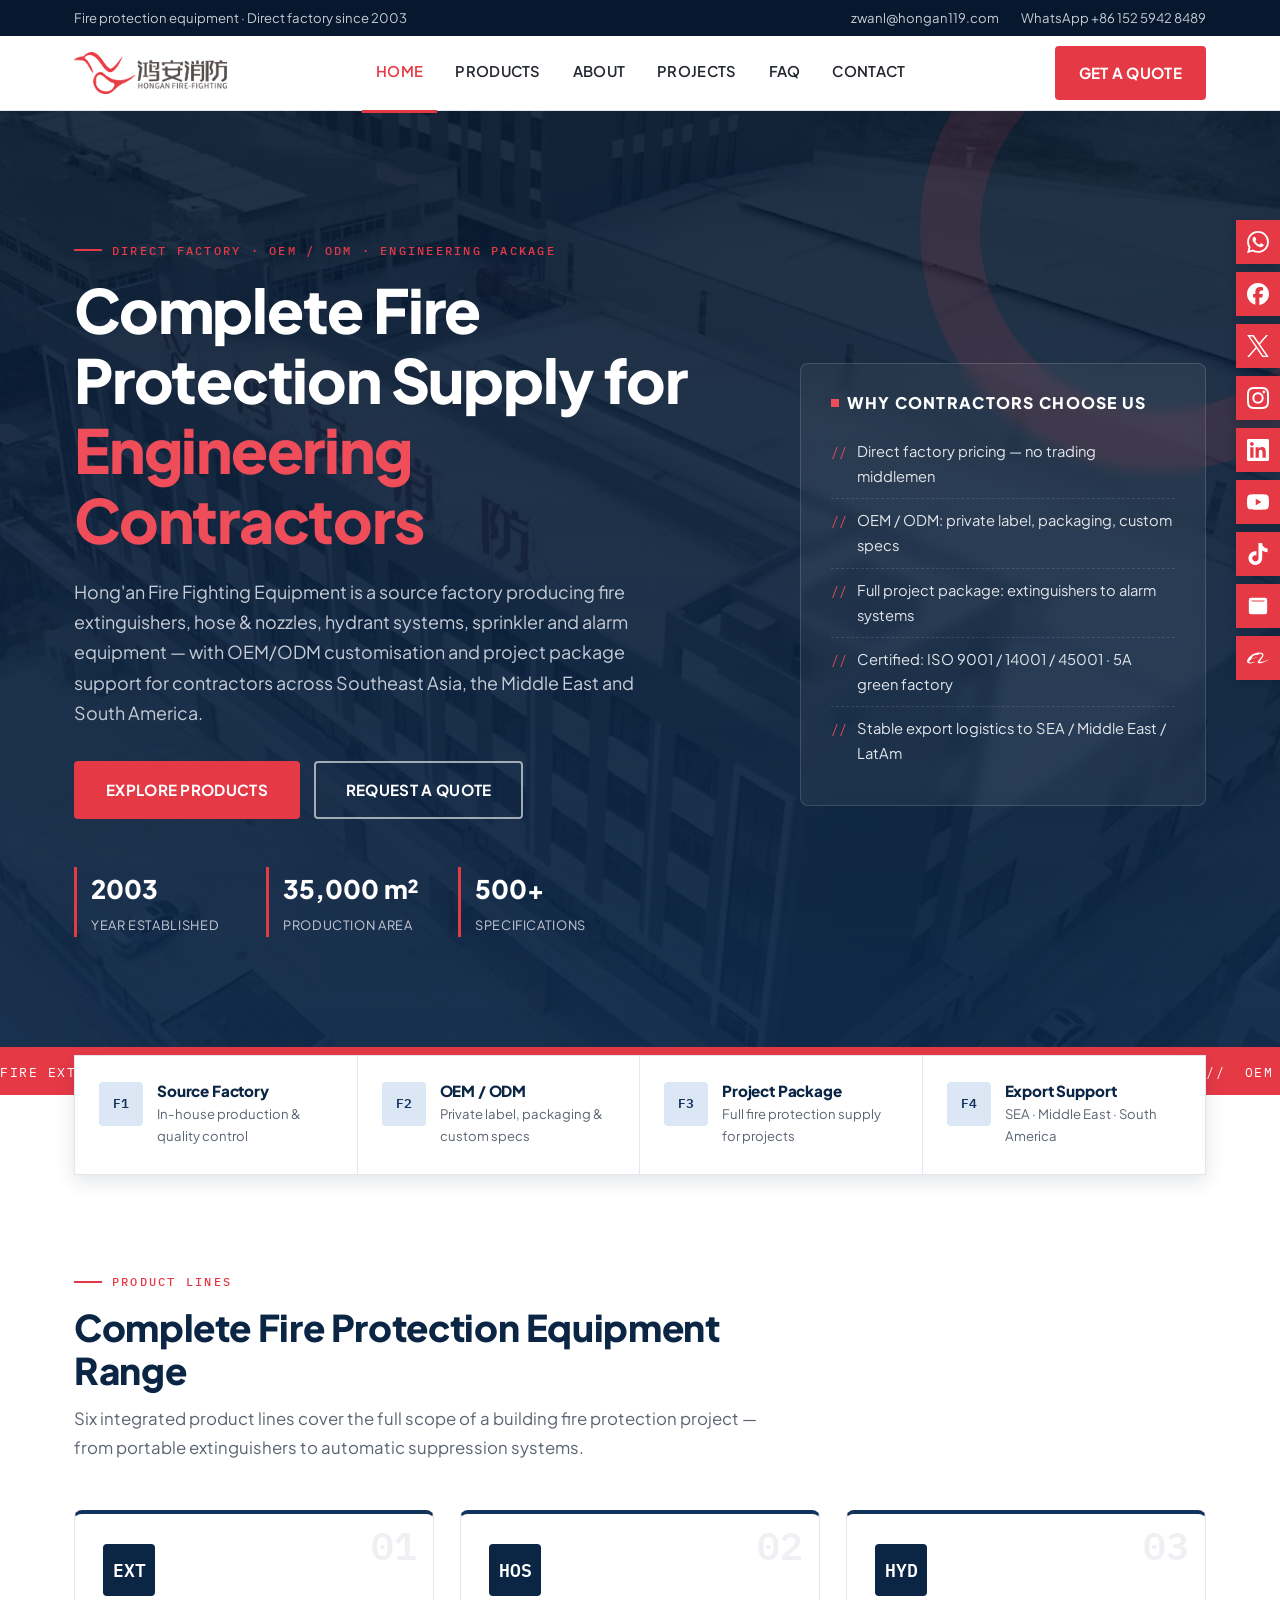
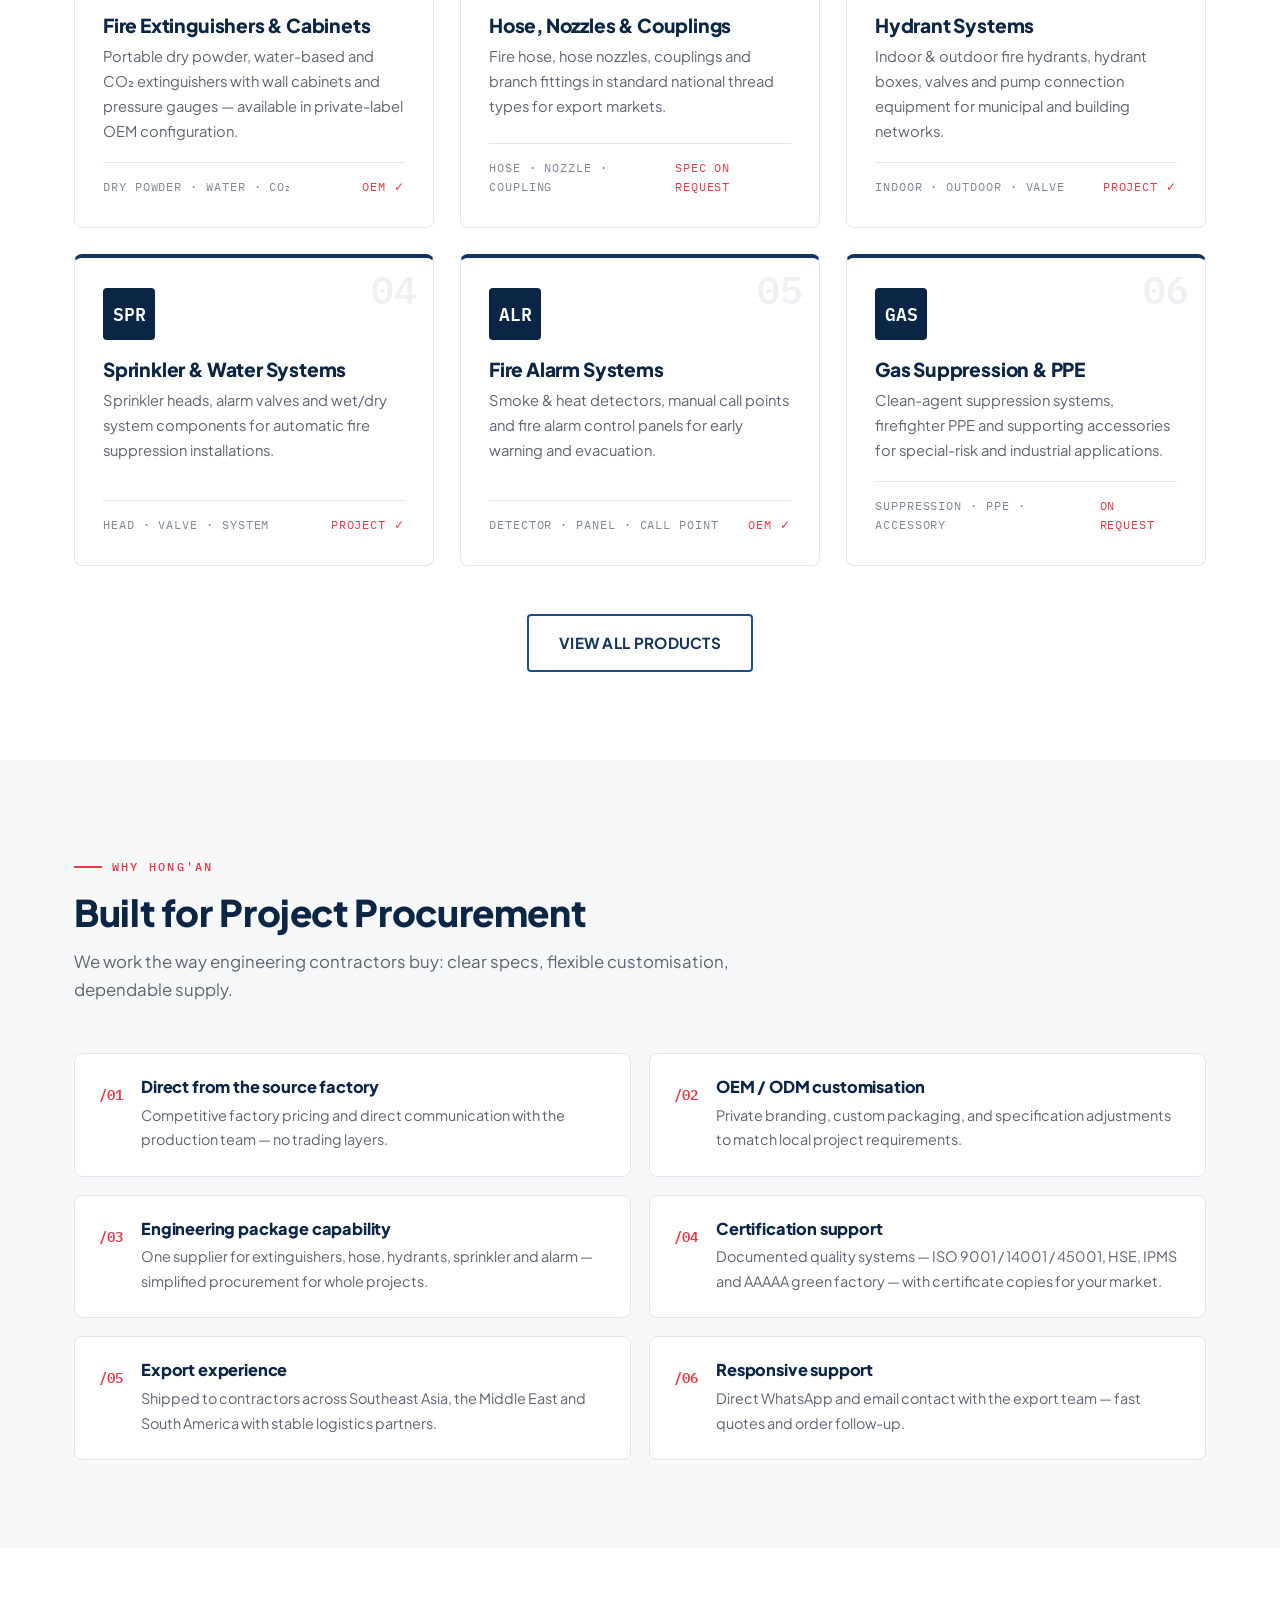
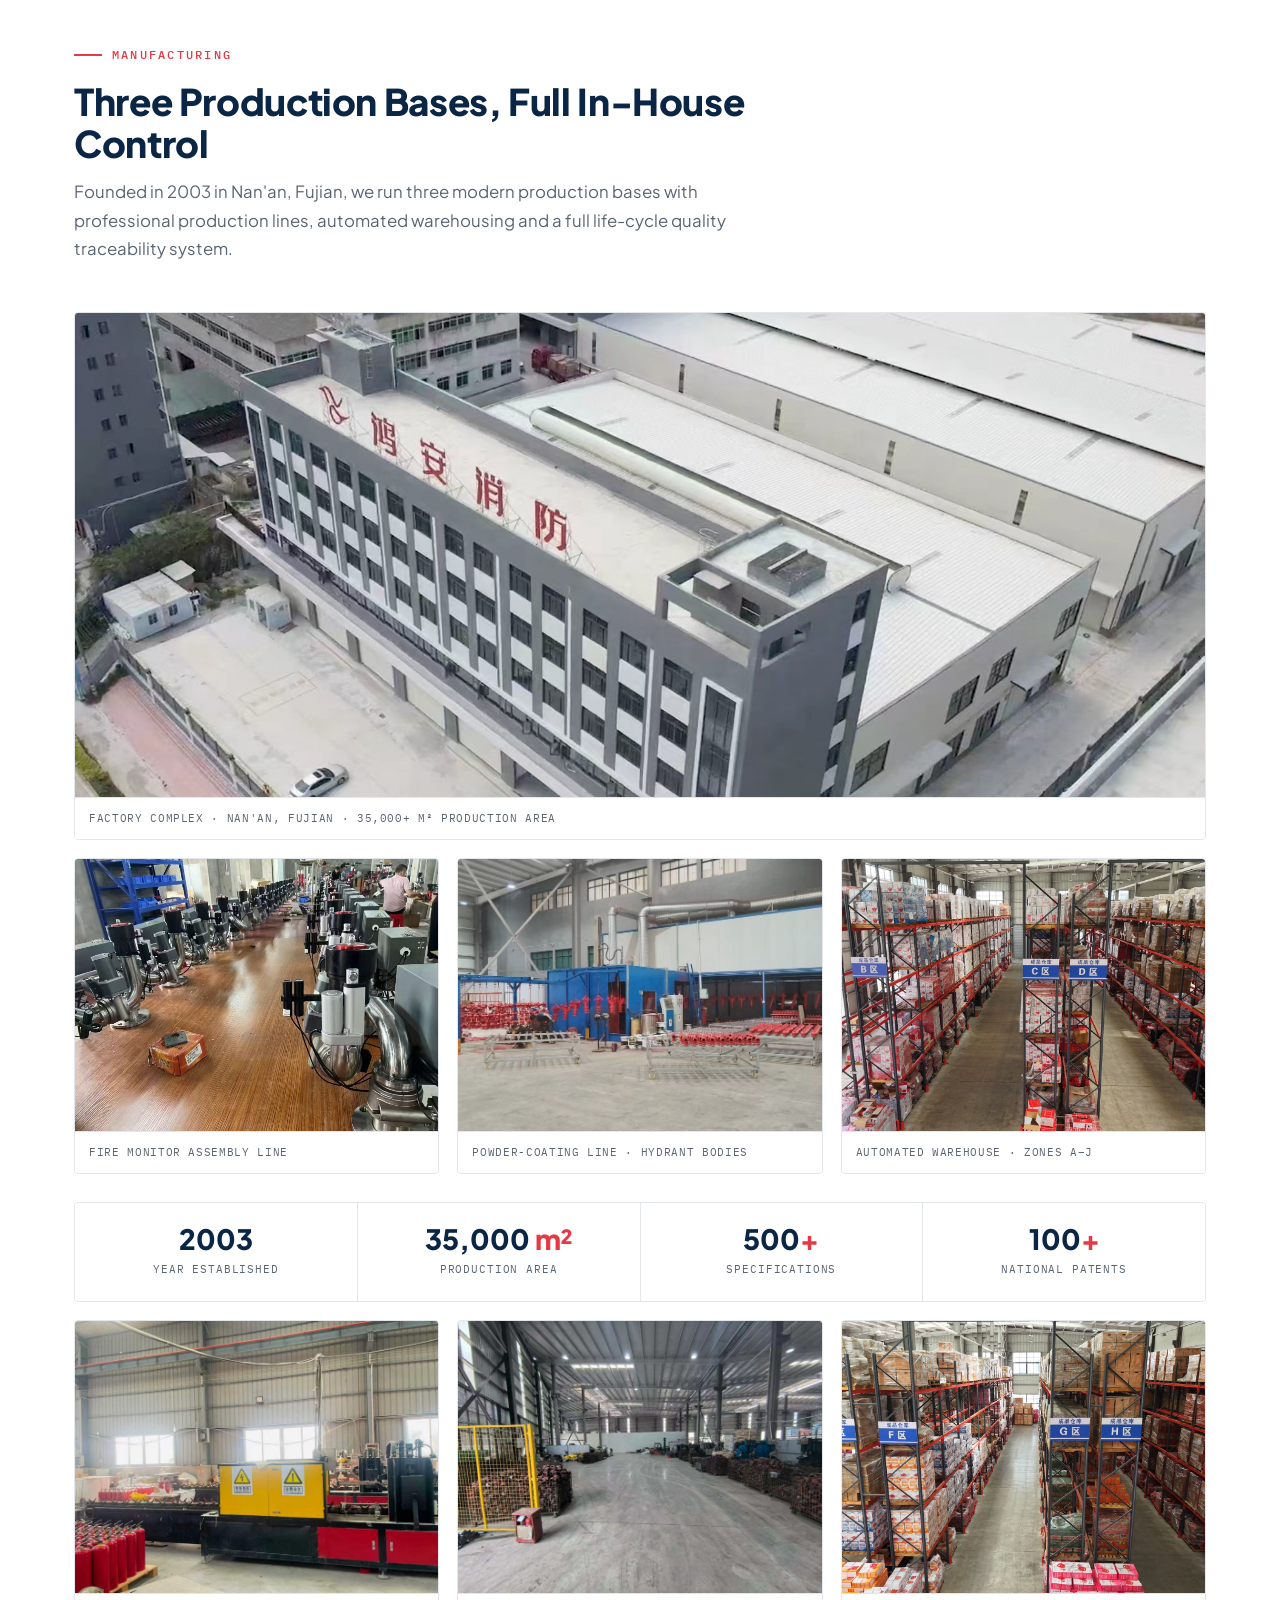
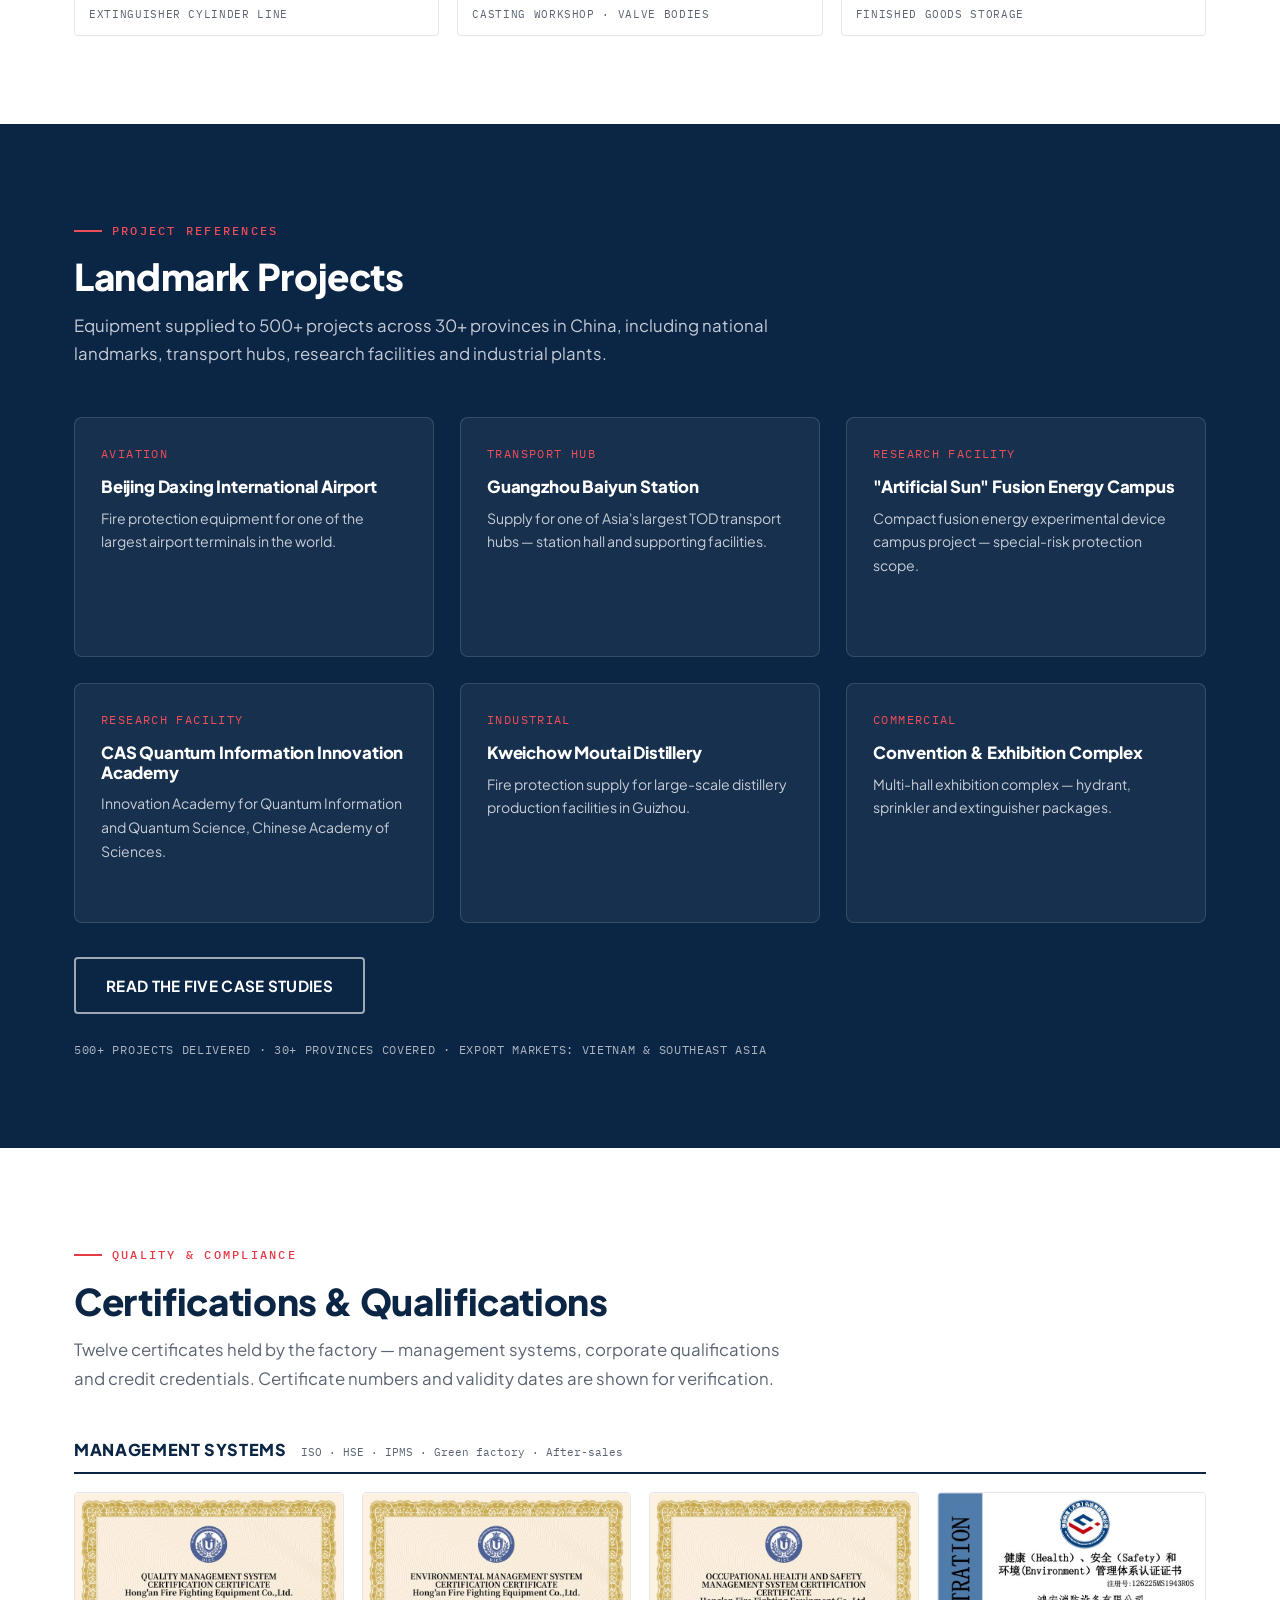
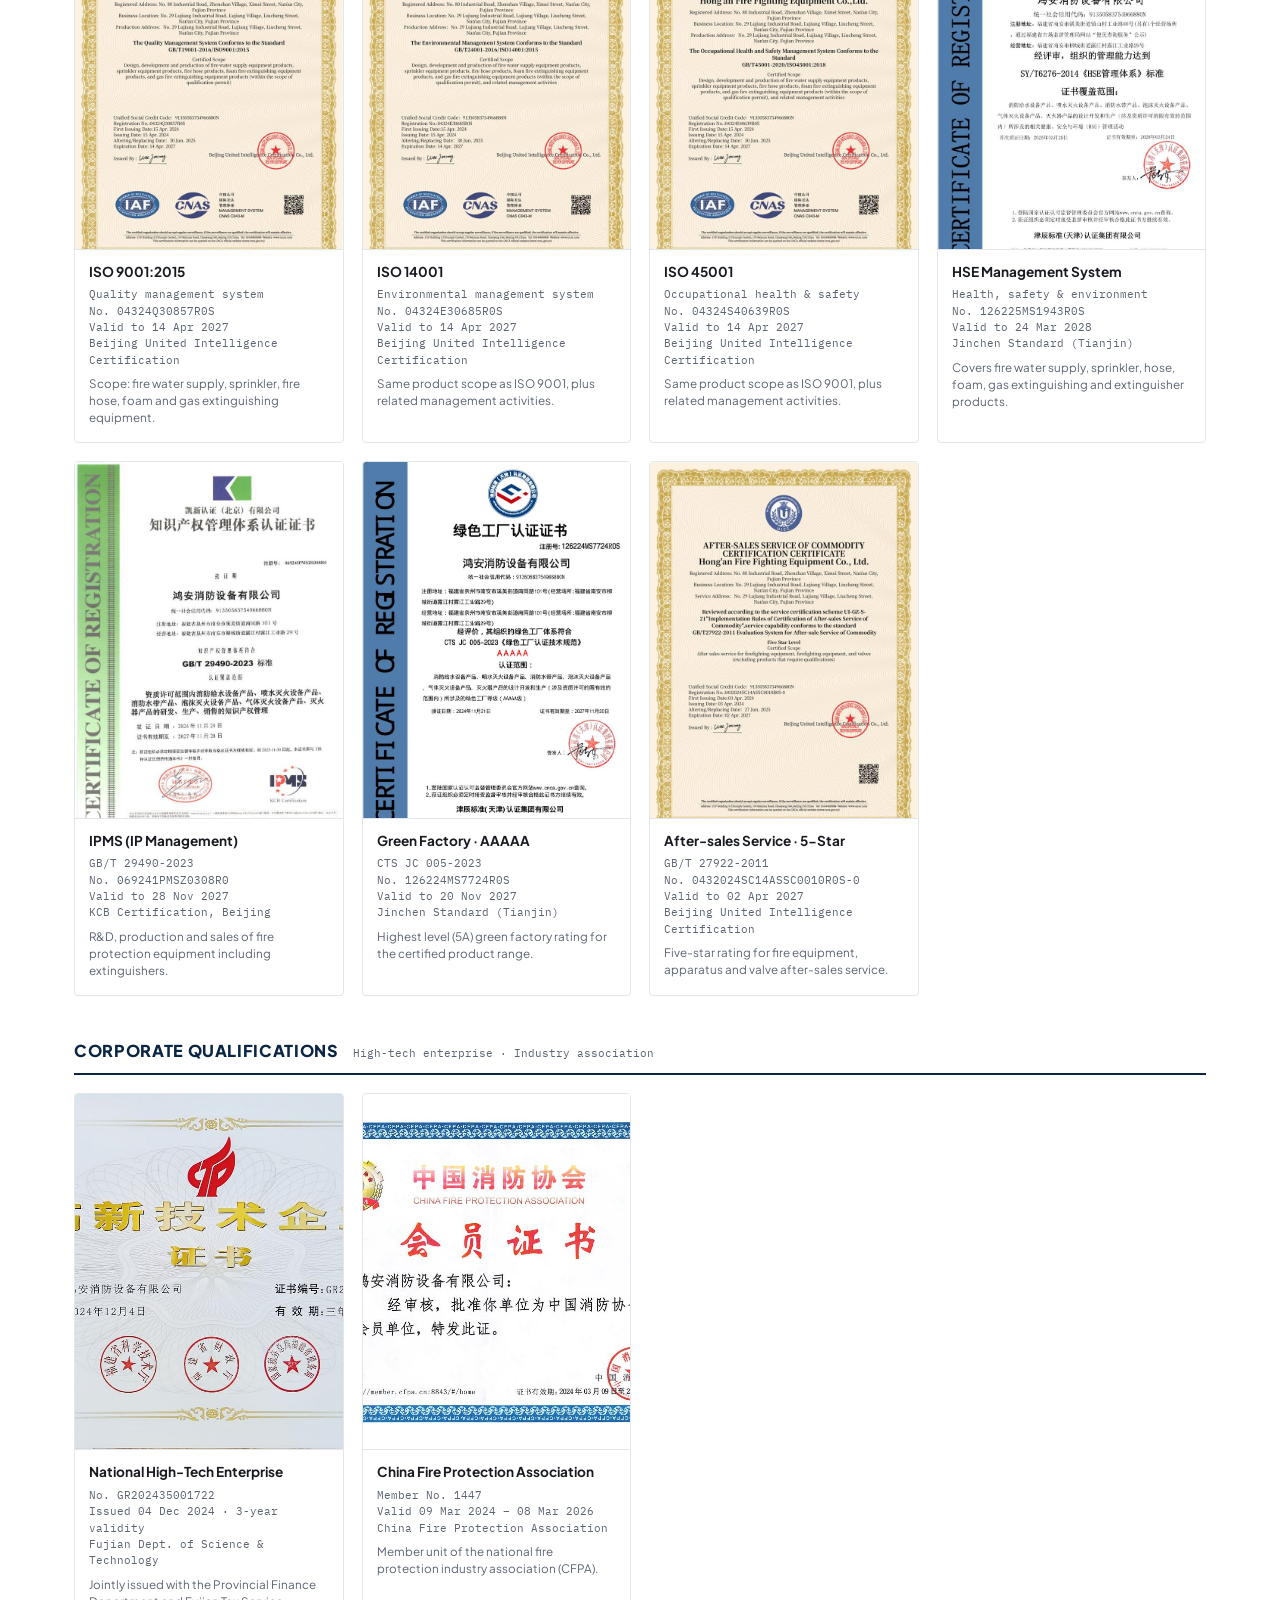
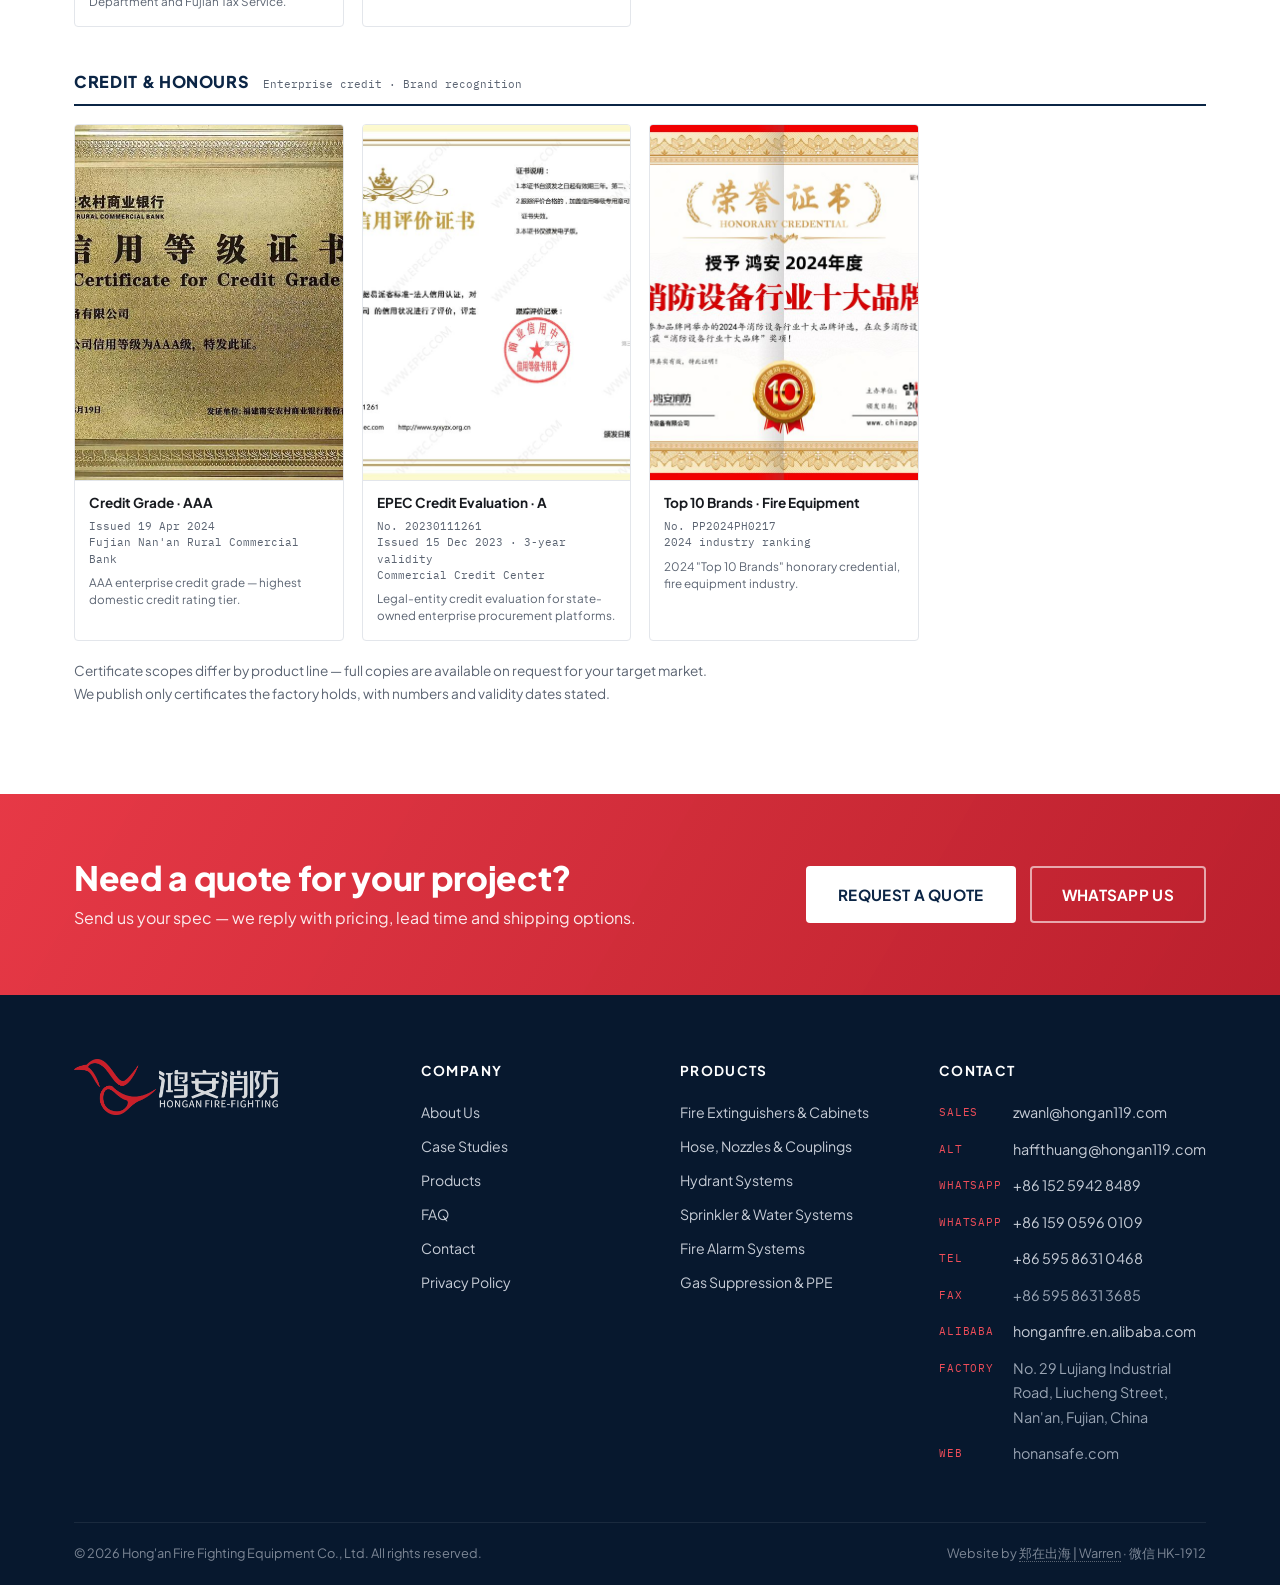
==== commit 9ad09f21: "feat: activate the Facebook page link in the contact rail (canonical /people/Honganfirefactory/61596" ====
--- a/index.html
+++ b/index.html
@@ -577,10 +577,10 @@
       <span class="rail-label">Chat on WhatsApp</span>
       <span class="rail-icon"><img src="assets/icons/whatsapp.svg" alt="" width="22" height="22"></span>
     </a>
-    <span class="rail-item is-pending" aria-label="Facebook — account coming soon">
-      <span class="rail-label">Facebook · coming soon</span>
+    <a class="rail-item" href="https://www.facebook.com/people/Honganfirefactory/61596855004283/" target="_blank" rel="noopener" aria-label="Hong'an Fire Fighting on Facebook">
+      <span class="rail-label">Follow us on Facebook</span>
       <span class="rail-icon"><img src="assets/icons/facebook.svg" alt="" width="22" height="22"></span>
-    </span>
+    </a>
     <a class="rail-item" href="https://x.com/honganfire2003" target="_blank" rel="noopener" aria-label="Hong'an Fire Fighting on X">
       <span class="rail-label">Follow us on X</span>
       <span class="rail-icon"><img src="assets/icons/x.svg" alt="" width="22" height="22"></span>
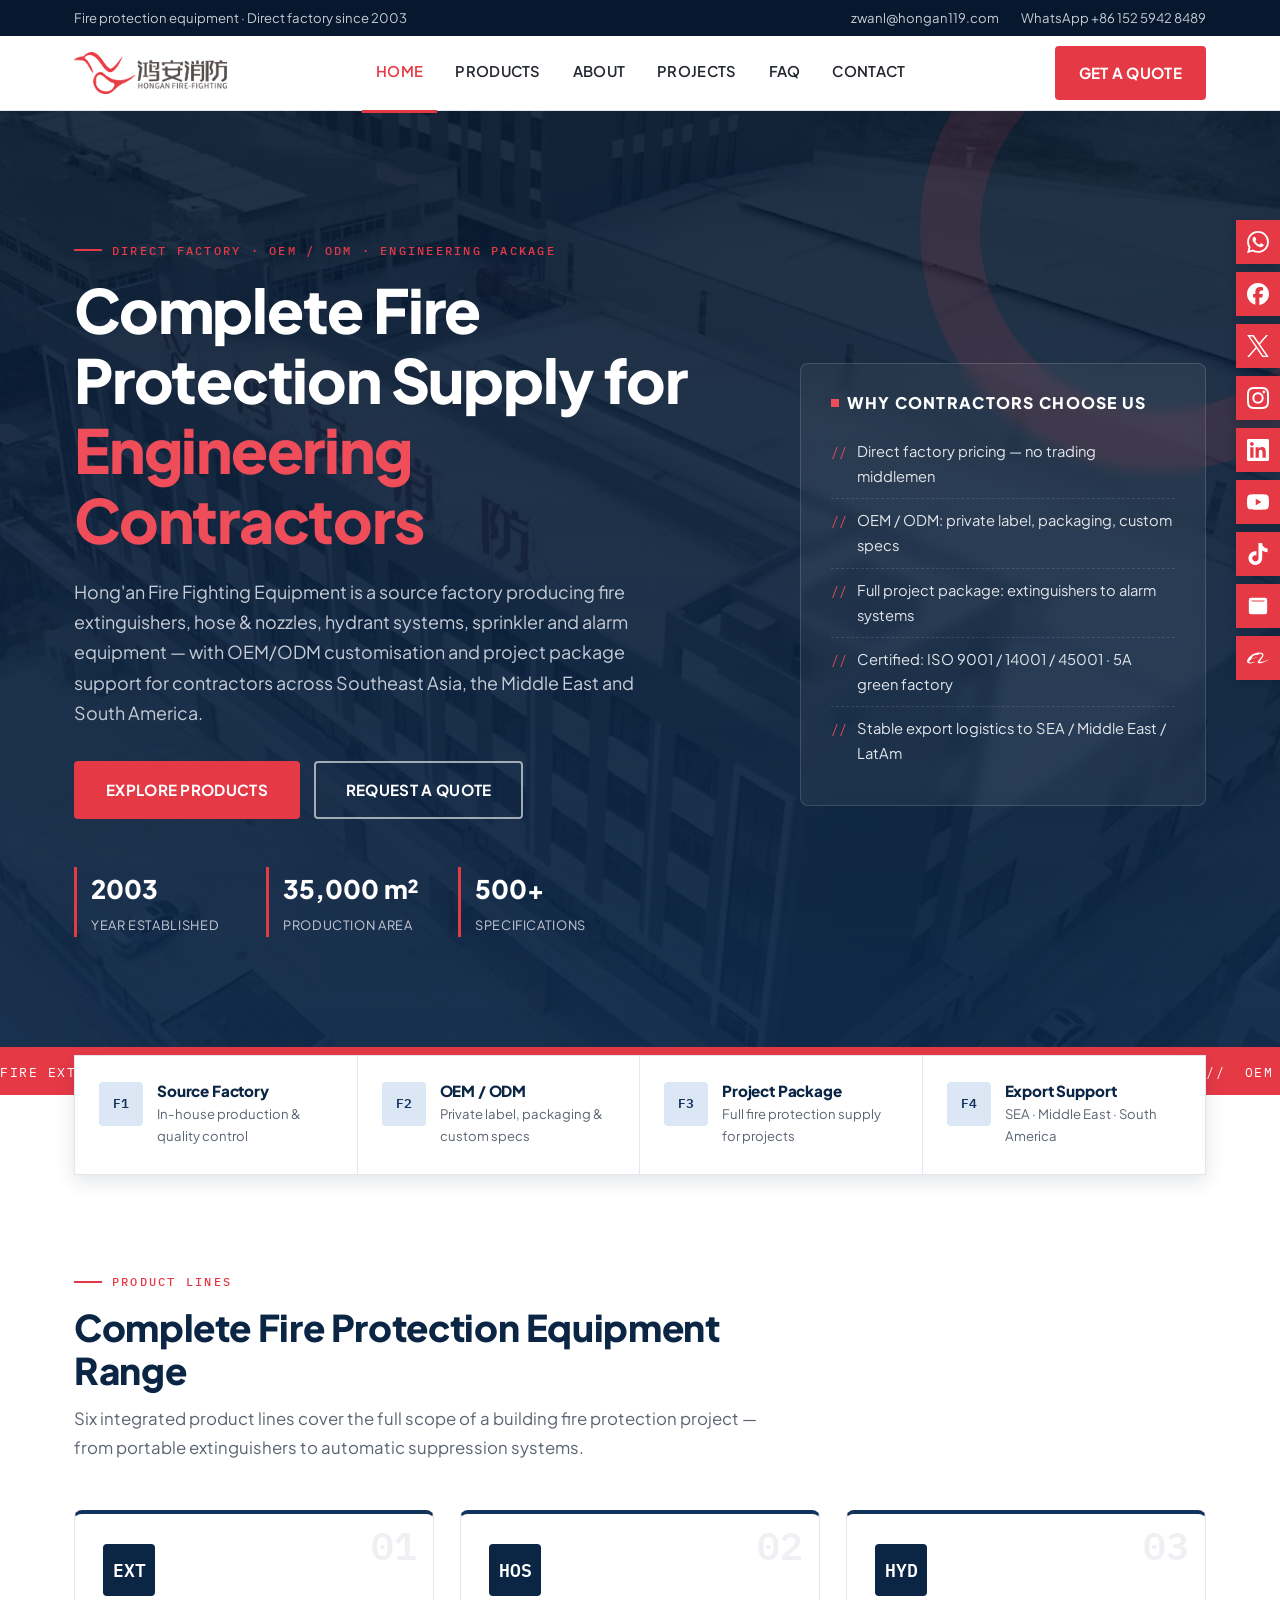
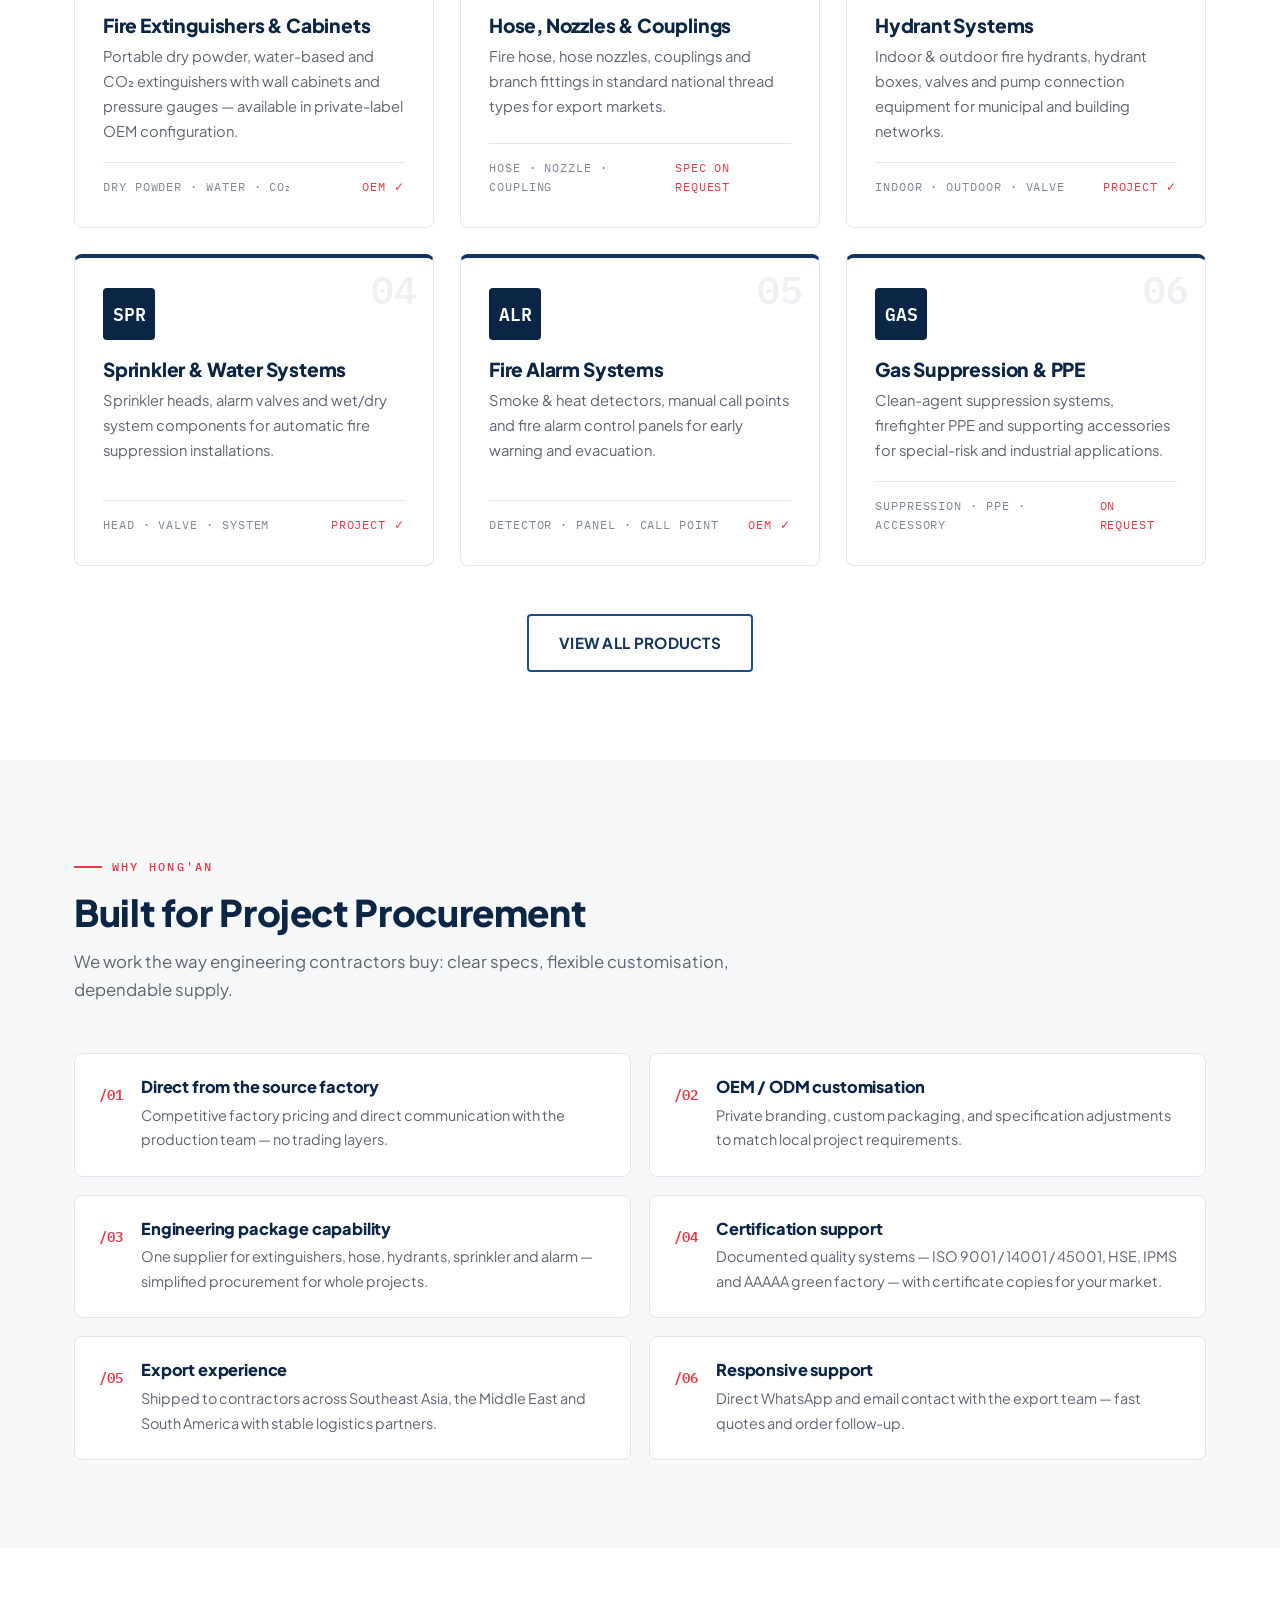
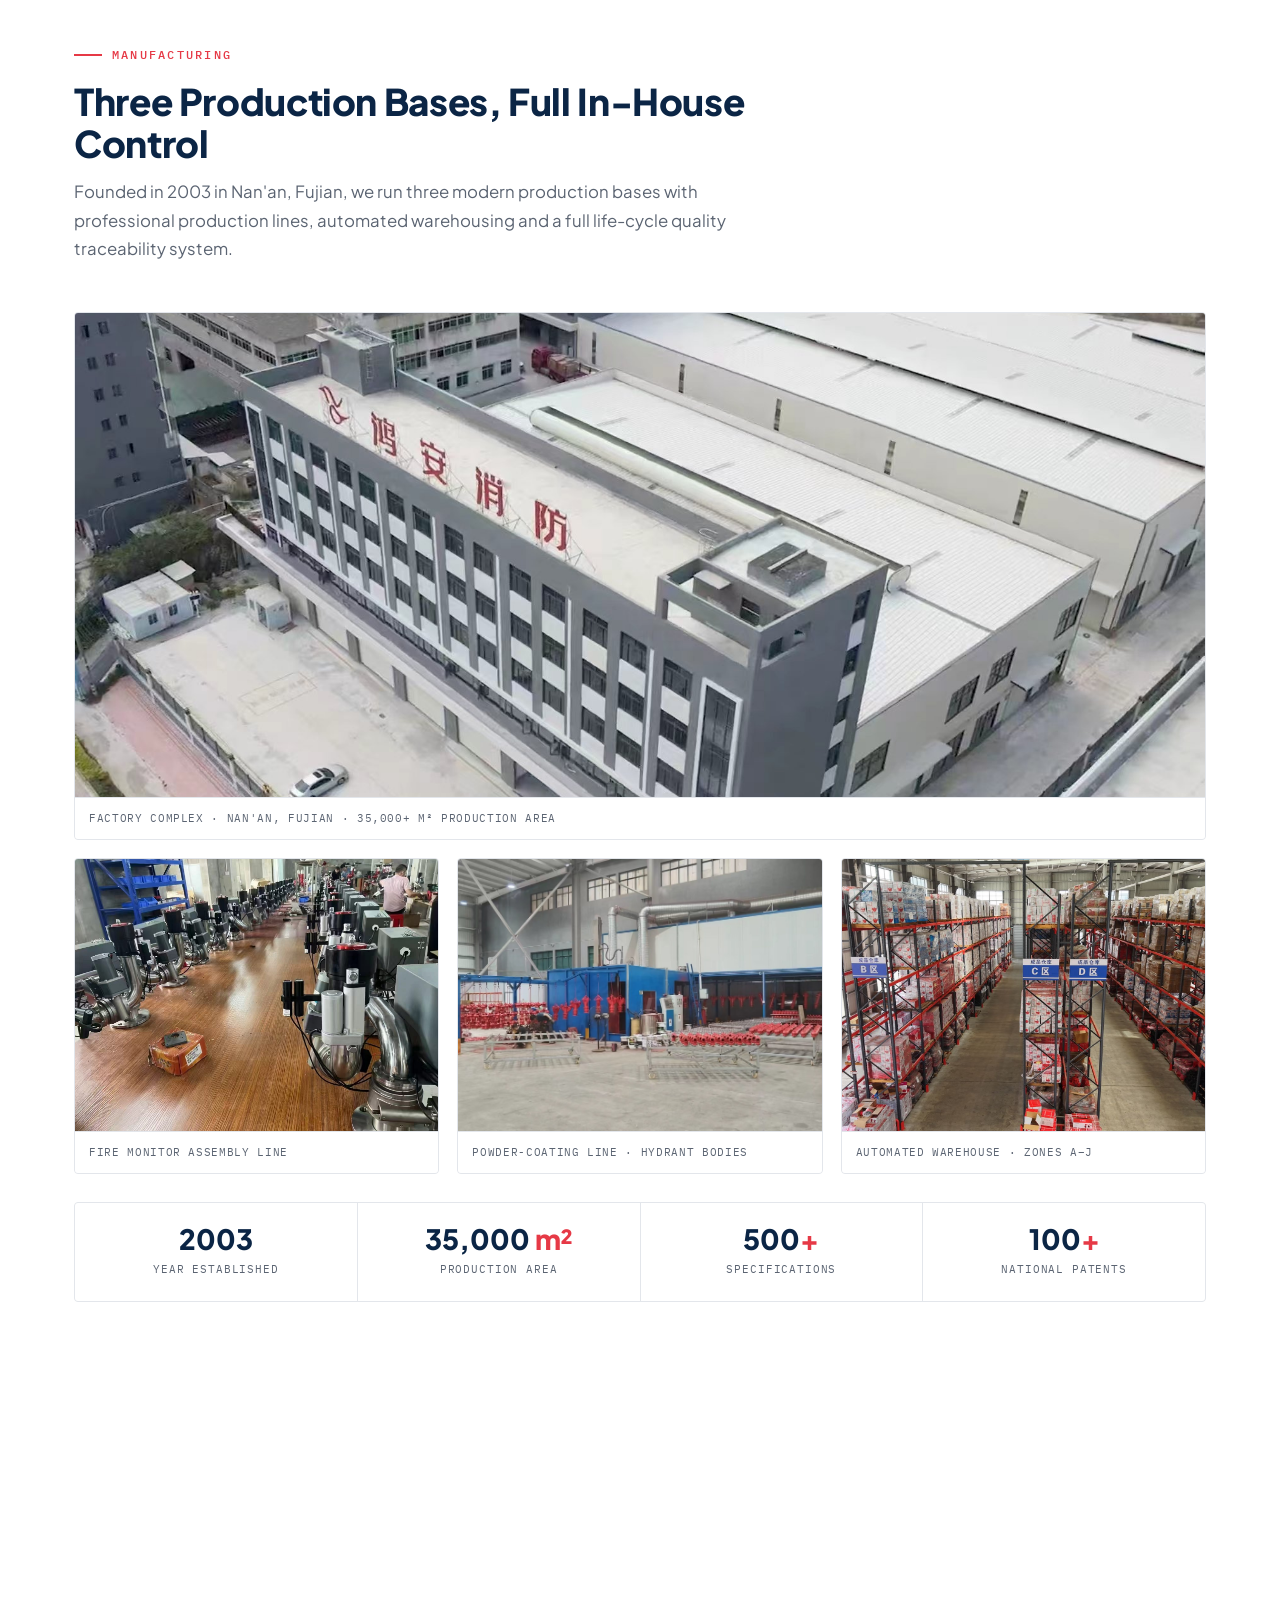
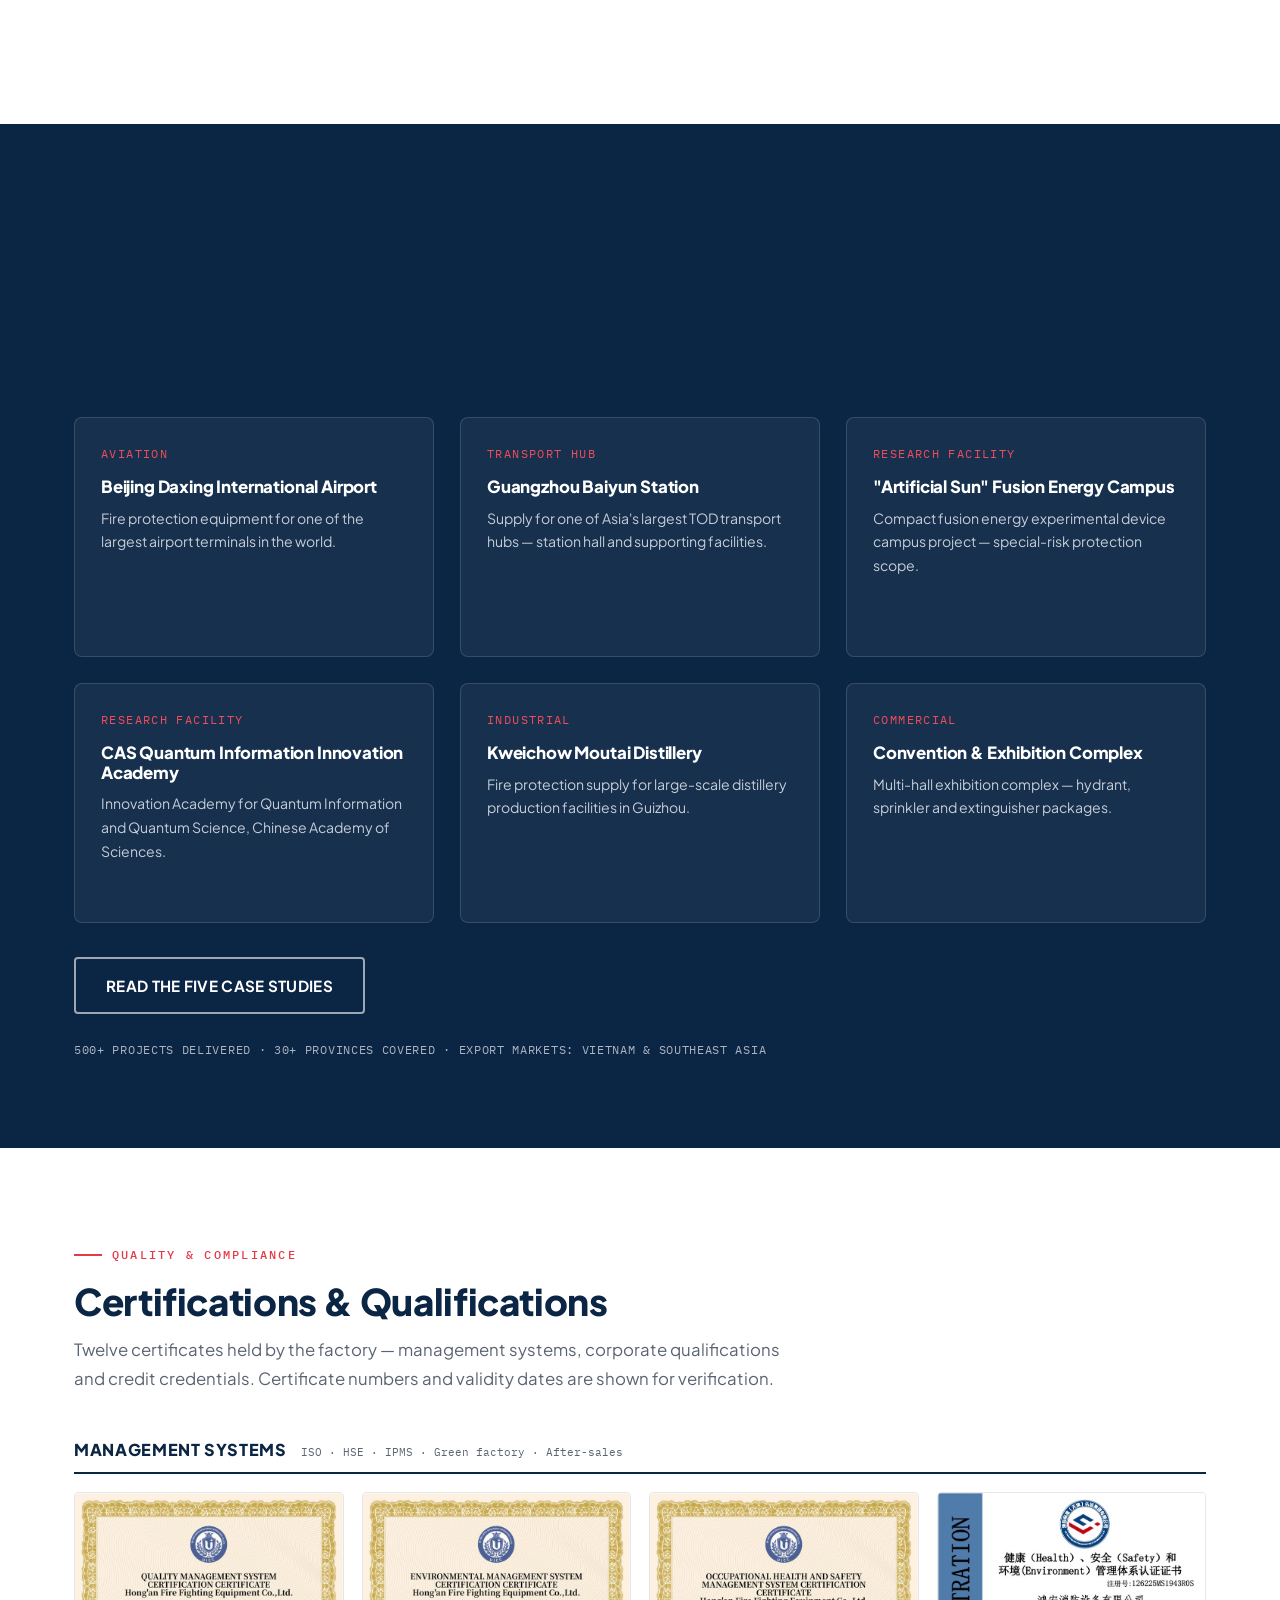
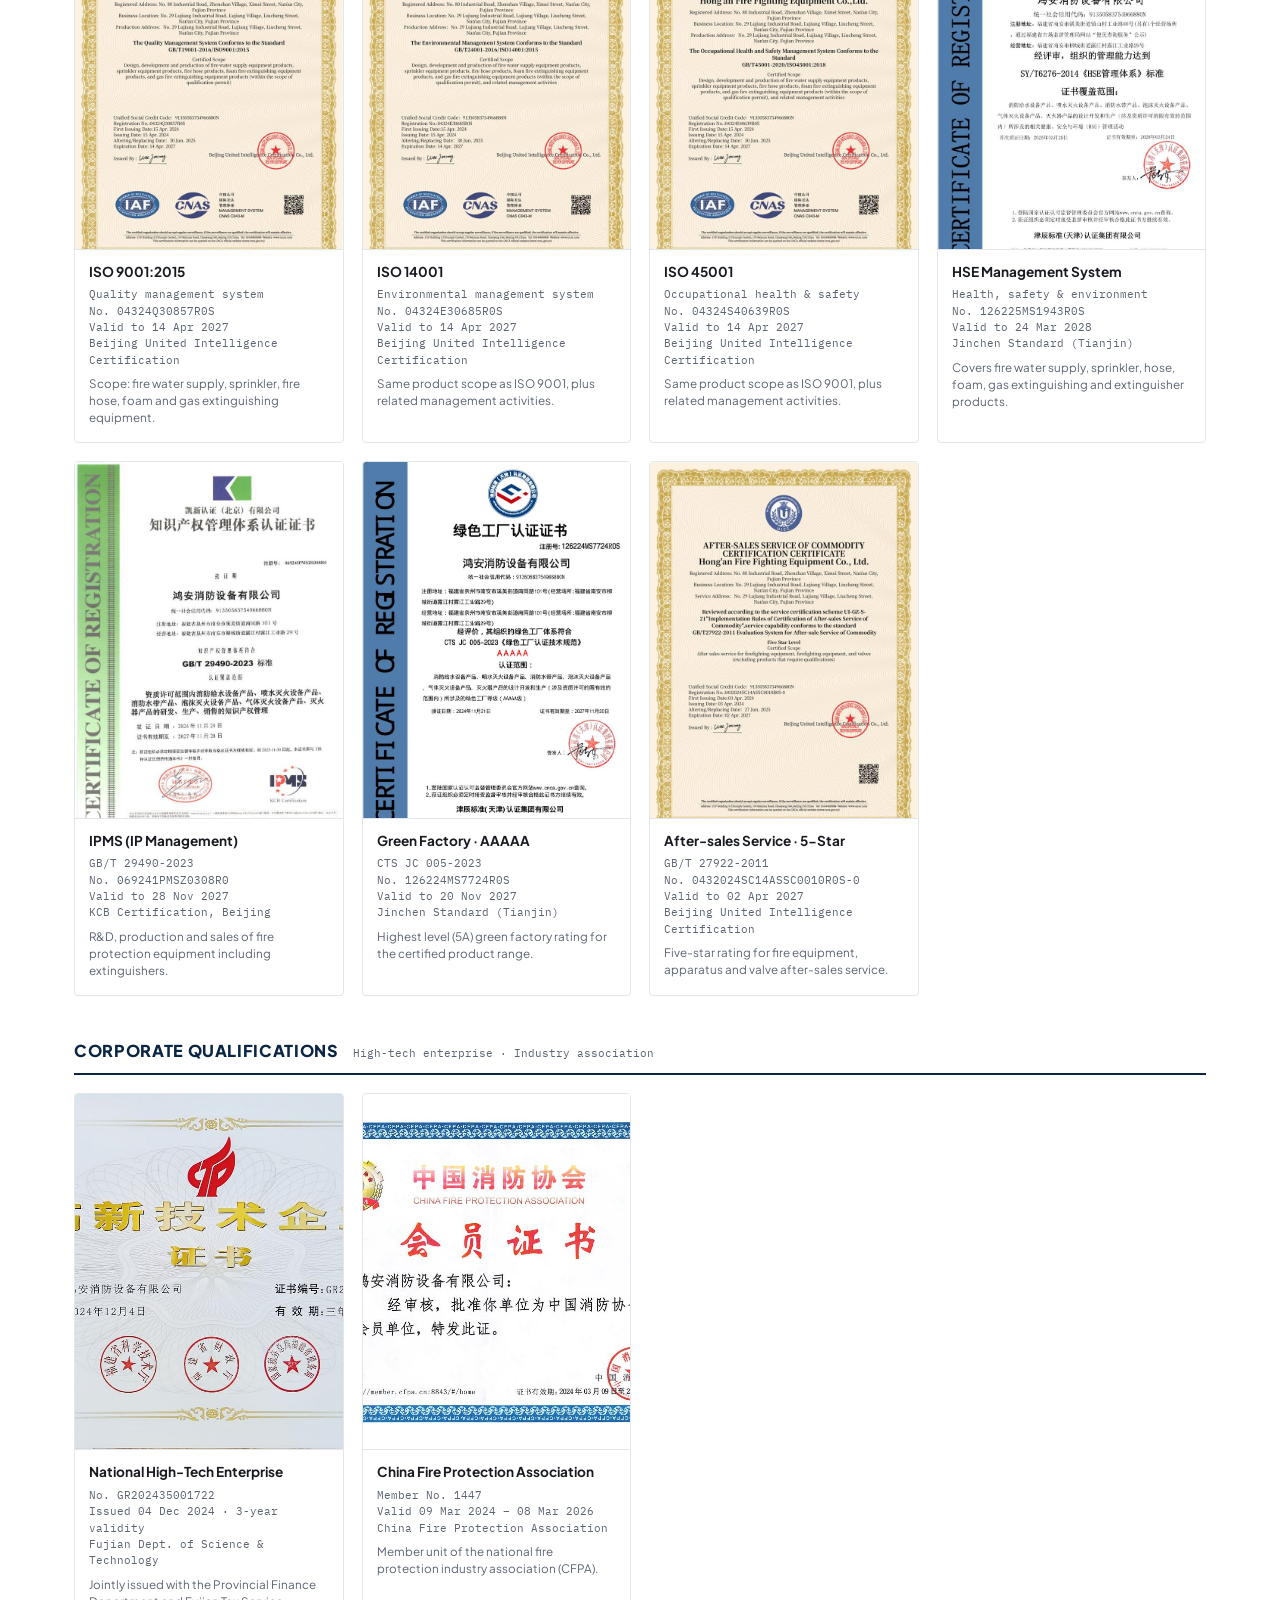
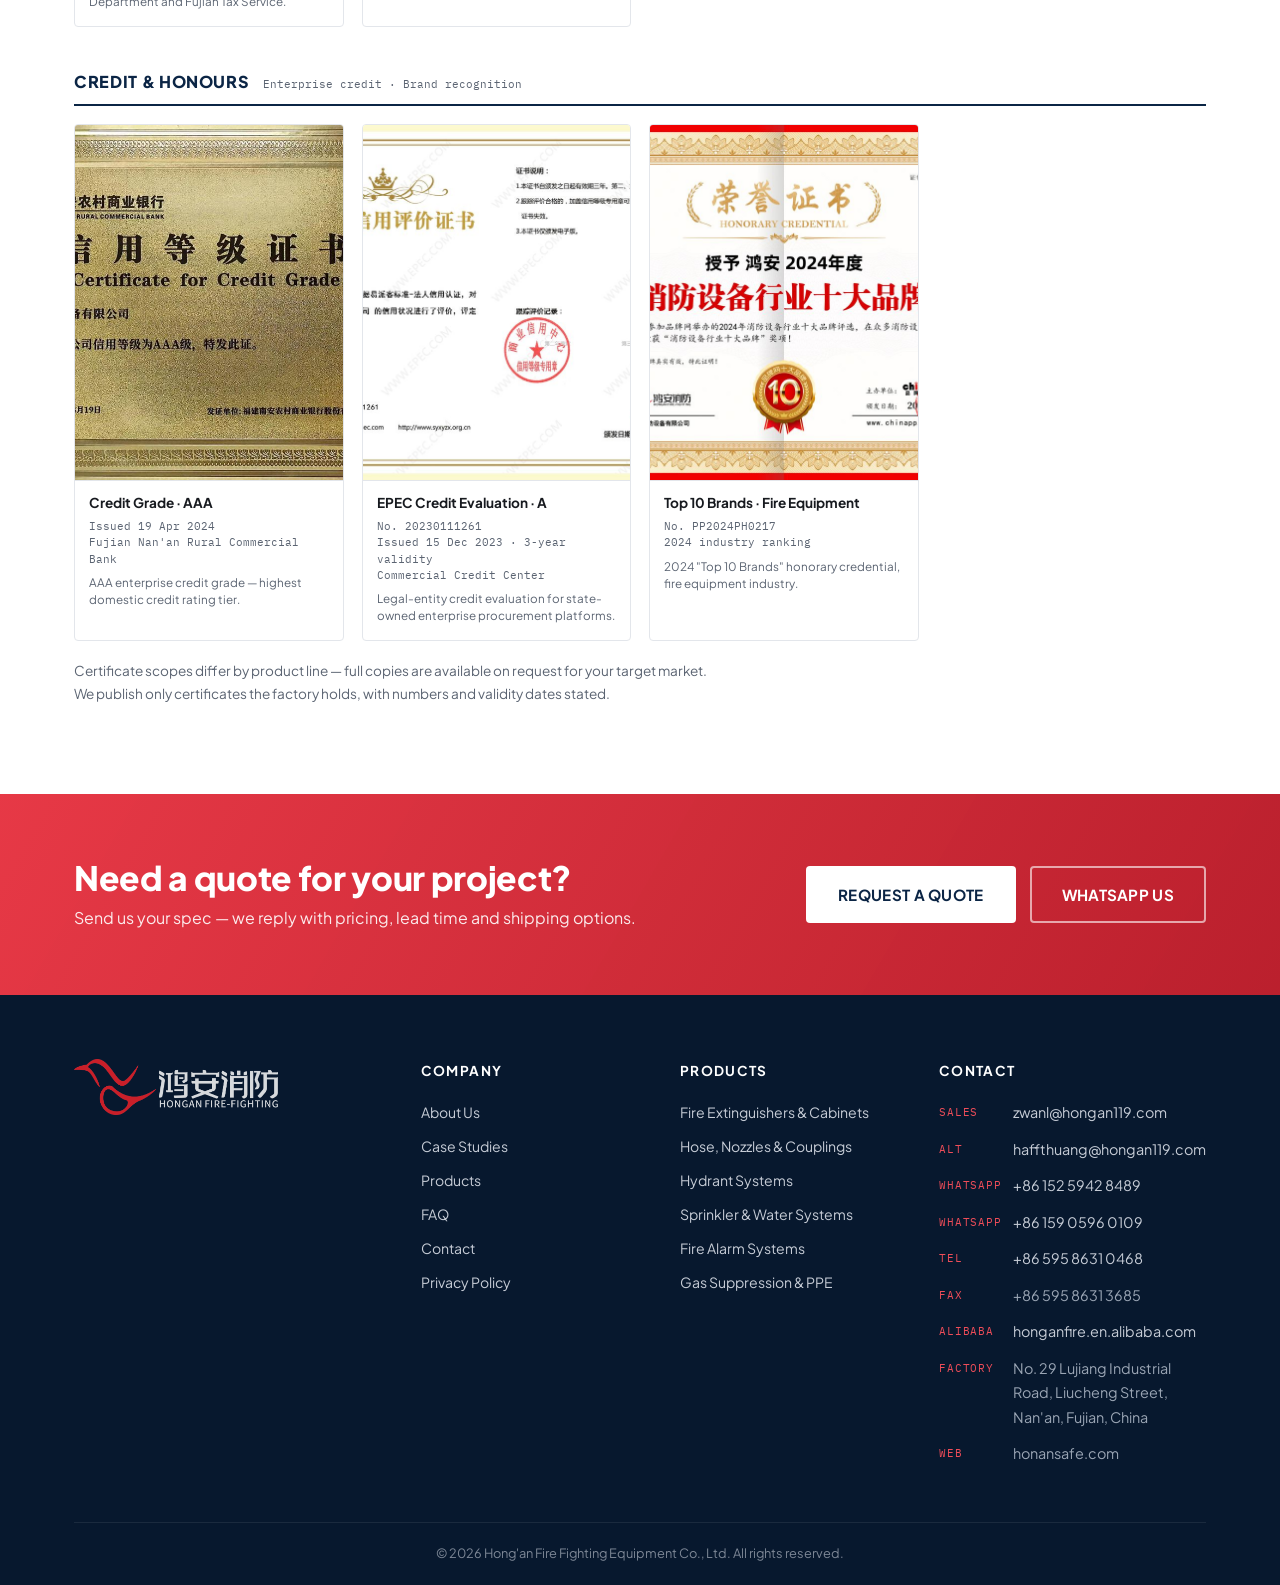
==== commit 52e3d536: "feat: activate the Facebook page link in the contact rail (canonical /people/Honganfirefactory/61596" ====
--- a/index.html
+++ b/index.html
@@ -13,7 +13,7 @@
   <meta property="og:url" content="https://honansafe.com/">
   <link rel="preload" href="assets/fonts/pjs-200_800.woff2" as="font" type="font/woff2" crossorigin>
   <link rel="stylesheet" href="assets/fonts.css?v=8">
-  <link rel="stylesheet" href="assets/styles.css?v=9">
+  <link rel="stylesheet" href="assets/styles.css?v=10">
   <script type="application/ld+json">
   {
     "@context": "https://schema.org",
@@ -565,7 +565,6 @@
       </div>
       <div class="footer-bottom">
         <div>© <span id="year">2026</span> Hong'an Fire Fighting Equipment Co., Ltd. All rights reserved.</div>
-        <div class="credit">Website by <a href="https://www.accio.com" target="_blank" rel="noopener">郑在出海 | Warren</a> · 微信 HK-1912</div>
       </div>
     </div>
   </footer>
--- a/assets/styles.css
+++ b/assets/styles.css
@@ -1,1896 +1,1890 @@
-/* ============================================================
-   HonanSafe — HongAn Fire Equipment Co., Ltd.
-   B2B Industrial Design System
-   Palette: deep navy + industrial gray + signal red
-   ============================================================ */
-
-:root {
-  /* Brand colors */
-  --navy-950: #07182e;
-  --navy-900: #0b2545;
-  --navy-800: #12335c;
-  --navy-700: #1b4d89;
-  --navy-600: #2a6cb8;
-  --navy-100: #dbe7f5;
-
-  --gray-900: #171a1f;
-  --gray-800: #23272f;
-  --gray-700: #3a4150;
-  --gray-600: #5b6472;
-  --gray-400: #9aa5b4;
-  --gray-500: #7d8796;
-  --gray-300: #c6ccd6;
-  --gray-200: #e3e6eb;
-  --gray-100: #eef0f3;
-  --gray-50: #f7f8fa;
-
-  --red-700: #b91f2c;
-  --red-600: #e63946;
-  --red-500: #ef4d59;
-  --red-100: #fdecec;
-
-  --white: #ffffff;
-  --text: #23272f;
-  --text-muted: #5b6472;
-
-  /* Typography */
-  --font-head: "Plus Jakarta Sans", "Segoe UI", sans-serif;
-  --font-body: "Plus Jakarta Sans", "Segoe UI", sans-serif;
-  --font-mono: "IBM Plex Mono", "Consolas", monospace;
-
-  /* Layout */
-  --container: 1180px;
-  --radius: 4px;
-  --radius-lg: 8px;
-  --shadow-sm: 0 1px 3px rgba(11, 37, 69, 0.08);
-  --shadow-md: 0 6px 18px rgba(11, 37, 69, 0.12);
-  --shadow-lg: 0 14px 40px rgba(11, 37, 69, 0.18);
-  --transition: 0.25s cubic-bezier(0.4, 0, 0.2, 1);
-}
-
-/* ---------- Reset / Base ---------- */
-*,
-*::before,
-*::after {
-  box-sizing: border-box;
-  margin: 0;
-  padding: 0;
-}
-
-html {
-  scroll-behavior: smooth;
-  overflow-x: clip;
-}
-
-@supports not (overflow-x: clip) {
-  html, body { overflow-x: hidden; }
-}
-
-body {
-  font-family: var(--font-body);
-  font-size: 16px;
-  line-height: 1.7;
-  color: var(--text);
-  background: var(--white);
-  -webkit-font-smoothing: antialiased;
-}
-
-img {
-  max-width: 100%;
-  display: block;
-}
-
-a {
-  color: var(--navy-700);
-  text-decoration: none;
-  transition: color var(--transition);
-}
-
-a:hover {
-  color: var(--red-600);
-}
-
-ul {
-  list-style: none;
-}
-
-h1, h2, h3, h4 {
-  font-family: var(--font-head);
-  font-weight: 800;
-  line-height: 1.15;
-  letter-spacing: -0.01em;
-  color: var(--navy-900);
-}
-
-h1 { font-size: clamp(2.1rem, 4.4vw, 3.4rem); }
-h2 { font-size: clamp(1.6rem, 3vw, 2.3rem); }
-h3 { font-size: 1.2rem; }
-
-.container {
-  width: 100%;
-  max-width: var(--container);
-  margin: 0 auto;
-  padding: 0 24px;
-}
-
-.section {
-  padding: 88px 0;
-}
-
-.section-alt {
-  background: var(--gray-50);
-}
-
-.section-dark {
-  background: var(--navy-900);
-  color: var(--gray-300);
-}
-
-.section-dark h2,
-.section-dark h3 {
-  color: var(--white);
-}
-
-/* ---------- Section headers ---------- */
-.kicker {
-  font-family: var(--font-mono);
-  font-size: 0.78rem;
-  font-weight: 500;
-  letter-spacing: 0.18em;
-  text-transform: uppercase;
-  color: var(--red-600);
-  display: inline-flex;
-  align-items: center;
-  gap: 10px;
-  margin-bottom: 14px;
-}
-
-.kicker::before {
-  content: "";
-  width: 28px;
-  height: 2px;
-  background: var(--red-600);
-  display: inline-block;
-}
-
-.section-dark .kicker { color: var(--red-500); }
-.section-dark .kicker::before { background: var(--red-500); }
-
-.section-head {
-  max-width: 720px;
-  margin-bottom: 48px;
-}
-
-.section-head p {
-  margin-top: 14px;
-  color: var(--text-muted);
-  font-size: 1.05rem;
-}
-
-.section-dark .section-head p { color: var(--gray-300); }
-
-/* ---------- Buttons ---------- */
-.btn {
-  display: inline-flex;
-  align-items: center;
-  justify-content: center;
-  gap: 8px;
-  padding: 14px 30px;
-  font-family: var(--font-head);
-  font-size: 0.95rem;
-  font-weight: 700;
-  letter-spacing: 0.02em;
-  border-radius: var(--radius);
-  cursor: pointer;
-  border: 2px solid transparent;
-  transition: all var(--transition);
-  text-transform: uppercase;
-}
-
-.btn-primary {
-  background: var(--red-600);
-  color: var(--white);
-}
-
-.btn-primary:hover {
-  background: var(--red-700);
-  color: var(--white);
-  transform: translateY(-2px);
-  box-shadow: 0 10px 24px rgba(230, 57, 70, 0.35);
-}
-
-.btn-outline {
-  border-color: var(--navy-700);
-  color: var(--navy-800);
-  background: transparent;
-}
-
-.btn-outline:hover {
-  background: var(--navy-800);
-  color: var(--white);
-  transform: translateY(-2px);
-}
-
-.btn-outline-light {
-  border-color: rgba(255, 255, 255, 0.6);
-  color: var(--white);
-  background: transparent;
-}
-
-.btn-outline-light:hover {
-  background: var(--white);
-  color: var(--navy-900);
-}
-
-.btn-light {
-  background: var(--white);
-  color: var(--navy-900);
-}
-
-.btn-light:hover {
-  background: var(--gray-100);
-  color: var(--navy-900);
-  transform: translateY(-2px);
-}
-
-/* ---------- Top utility bar ---------- */
-.topbar {
-  background: var(--navy-950);
-  color: var(--gray-300);
-  font-size: 0.82rem;
-  padding: 7px 0;
-}
-
-.topbar .container {
-  display: flex;
-  align-items: center;
-  justify-content: space-between;
-  gap: 16px;
-}
-
-.topbar a {
-  color: var(--gray-300);
-  display: inline-flex;
-  align-items: center;
-  gap: 6px;
-}
-
-.topbar a:hover { color: var(--white); }
-.topbar .tb-right { display: flex; gap: 22px; }
-
-@media (max-width: 640px) {
-  .topbar .tb-right { display: none; }
-}
-
-/* ---------- Header / Nav ---------- */
-.site-header {
-  position: sticky;
-  top: 0;
-  z-index: 100;
-  background: rgba(255, 255, 255, 0.96);
-  backdrop-filter: blur(10px);
-  border-bottom: 1px solid var(--gray-200);
-}
-
-.nav-wrap {
-  display: flex;
-  align-items: center;
-  justify-content: space-between;
-  height: 74px;
-  gap: 24px;
-}
-
-.brand {
-  display: flex;
-  align-items: center;
-  gap: 12px;
-  flex-shrink: 0;
-}
-
-.brand-mark {
-  width: 42px;
-  height: 42px;
-  background: linear-gradient(135deg, var(--navy-900), var(--navy-700));
-  border-radius: var(--radius);
-  display: grid;
-  place-items: center;
-  color: var(--white);
-  font-weight: 800;
-  font-size: 1.05rem;
-  border-left: 3px solid var(--red-600);
-}
-
-.brand-logo {
-  height: 42px;
-  width: auto;
-  display: block;
-}
-
-.brand-logo-footer {
-  height: 56px;
-}
-
-@media (max-width: 520px) {
-  .brand-logo { height: 32px; }
-  .brand-logo-footer { height: 44px; }
-}
-
-.brand-name {
-  font-family: var(--font-head);
-  font-weight: 800;
-  font-size: 1.15rem;
-  color: var(--navy-900);
-  line-height: 1.1;
-}
-
-.brand-name small {
-  display: block;
-  font-family: var(--font-mono);
-  font-size: 0.62rem;
-  font-weight: 500;
-  letter-spacing: 0.14em;
-  text-transform: uppercase;
-  color: var(--gray-500);
-  margin-top: 3px;
-}
-
-.nav-menu {
-  display: flex;
-  align-items: center;
-  gap: 4px;
-}
-
-.nav-menu > li {
-  position: relative;
-}
-
-.nav-menu > li > a {
-  display: block;
-  padding: 26px 14px;
-  font-family: var(--font-head);
-  font-weight: 600;
-  font-size: 0.92rem;
-  letter-spacing: 0.02em;
-  color: var(--gray-800);
-  text-transform: uppercase;
-  border-bottom: 3px solid transparent;
-}
-
-.nav-menu > li > a:hover,
-.nav-menu > li > a.active {
-  color: var(--red-600);
-  border-bottom-color: var(--red-600);
-}
-
-/* Dropdown */
-.dropdown {
-  position: absolute;
-  top: 100%;
-  left: 0;
-  min-width: 260px;
-  background: var(--white);
-  border: 1px solid var(--gray-200);
-  border-top: 3px solid var(--red-600);
-  box-shadow: var(--shadow-lg);
-  opacity: 0;
-  visibility: hidden;
-  transform: translateY(8px);
-  transition: all var(--transition);
-  z-index: 50;
-}
-
-.nav-menu > li:hover .dropdown,
-.nav-menu > li:focus-within .dropdown {
-  opacity: 1;
-  visibility: visible;
-  transform: translateY(0);
-}
-
-.dropdown a {
-  display: flex;
-  justify-content: space-between;
-  align-items: center;
-  gap: 12px;
-  padding: 12px 18px;
-  font-size: 0.9rem;
-  font-weight: 600;
-  color: var(--gray-800);
-  border-left: 3px solid transparent;
-}
-
-.dropdown a:hover {
-  background: var(--gray-50);
-  color: var(--navy-800);
-  border-left-color: var(--red-600);
-}
-
-.dropdown a span {
-  font-family: var(--font-mono);
-  font-size: 0.7rem;
-  color: var(--gray-500);
-}
-
-.nav-cta {
-  flex-shrink: 0;
-}
-
-.nav-toggle {
-  display: none;
-  background: none;
-  border: none;
-  cursor: pointer;
-  padding: 8px;
-}
-
-.nav-toggle span {
-  display: block;
-  width: 24px;
-  height: 2px;
-  background: var(--navy-900);
-  margin: 5px 0;
-  transition: all var(--transition);
-}
-
-@media (max-width: 1024px) {
-  .nav-cta { display: none; }
-}
-
-@media (max-width: 900px) {
-  .nav-toggle {
-    display: block;
-  }
-
-  .nav-menu {
-    position: fixed;
-    inset: 0;
-    background: var(--navy-950);
-    flex-direction: column;
-    align-items: flex-start;
-    justify-content: flex-start;
-    gap: 0;
-    padding: 90px 28px 40px;
-    transform: translateX(100%);
-    visibility: hidden;
-    transition: transform 0.35s ease, visibility 0.35s ease;
-    overflow-y: auto;
-  }
-
-  .nav-menu.open {
-    transform: translateX(0);
-    visibility: visible;
-  }
-
-  .nav-menu > li {
-    width: 100%;
-    border-bottom: 1px solid rgba(255, 255, 255, 0.08);
-  }
-
-  .nav-menu > li > a {
-    color: var(--white);
-    padding: 16px 0;
-    font-size: 1.05rem;
-    border-bottom: none;
-  }
-
-  .nav-menu > li > a:hover,
-  .nav-menu > li > a.active {
-    color: var(--red-500);
-    border-bottom: none;
-  }
-
-  .dropdown {
-    position: static;
-    opacity: 1;
-    visibility: visible;
-    transform: none;
-    background: transparent;
-    border: none;
-    box-shadow: none;
-    padding: 0 0 12px 0;
-    min-width: 0;
-  }
-
-  .dropdown a {
-    color: var(--gray-300);
-    padding: 8px 0;
-    font-weight: 400;
-  }
-
-  .dropdown a span { display: none; }
-
-  .nav-cta-mobile {
-    margin-top: 24px;
-    width: 100%;
-  }
-
-  body.no-scroll {
-    overflow: hidden;
-  }
-}
-
-/* ---------- Hero ---------- */
-.hero {
-  position: relative;
-  background:
-    linear-gradient(rgba(11, 37, 69, 0.86), rgba(7, 24, 46, 0.94)),
-    repeating-linear-gradient(45deg, rgba(255, 255, 255, 0.03) 0 2px, transparent 2px 22px),
-    var(--navy-950);
-  color: var(--gray-100);
-  padding: 120px 0 110px;
-  overflow: hidden;
-}
-
-.hero::after {
-  content: "";
-  position: absolute;
-  right: -120px;
-  top: -120px;
-  width: 480px;
-  height: 480px;
-  border: 60px solid rgba(230, 57, 70, 0.12);
-  border-radius: 50%;
-  pointer-events: none;
-}
-
-.hero-grid {
-  display: grid;
-  grid-template-columns: 1.25fr 0.75fr;
-  gap: 48px;
-  align-items: center;
-  position: relative;
-  z-index: 1;
-}
-
-.hero h1 {
-  color: var(--white);
-  font-size: clamp(2.3rem, 5vw, 3.8rem);
-  font-weight: 800;
-  letter-spacing: -0.02em;
-}
-
-.hero h1 .accent {
-  color: var(--red-500);
-}
-
-.hero-sub {
-  margin: 22px 0 32px;
-  font-size: 1.12rem;
-  color: var(--gray-300);
-  max-width: 560px;
-}
-
-.hero-ctas {
-  display: flex;
-  flex-wrap: wrap;
-  gap: 14px;
-}
-
-.hero-stats {
-  display: grid;
-  grid-template-columns: repeat(3, 1fr);
-  gap: 16px;
-  margin-top: 48px;
-  max-width: 560px;
-}
-
-.stat {
-  border-left: 3px solid var(--red-600);
-  padding-left: 14px;
-}
-
-.stat b {
-  display: block;
-  font-family: var(--font-head);
-  font-size: 1.6rem;
-  font-weight: 800;
-  color: var(--white);
-}
-
-.stat span {
-  font-size: 0.8rem;
-  color: var(--gray-300);
-  letter-spacing: 0.05em;
-  text-transform: uppercase;
-}
-
-.hero-panel {
-  background: rgba(255, 255, 255, 0.05);
-  border: 1px solid rgba(255, 255, 255, 0.14);
-  border-radius: var(--radius-lg);
-  padding: 30px;
-  backdrop-filter: blur(6px);
-}
-
-.hero-panel h3 {
-  color: var(--white);
-  font-size: 1rem;
-  text-transform: uppercase;
-  letter-spacing: 0.08em;
-  margin-bottom: 18px;
-  display: flex;
-  align-items: center;
-  gap: 8px;
-}
-
-.hero-panel h3::before {
-  content: "";
-  width: 8px;
-  height: 8px;
-  background: var(--red-500);
-  display: inline-block;
-  animation: pulse 1.6s infinite;
-}
-
-@keyframes pulse {
-  0%, 100% { opacity: 1; }
-  50% { opacity: 0.3; }
-}
-
-.hero-panel ul li {
-  display: flex;
-  gap: 10px;
-  align-items: baseline;
-  padding: 9px 0;
-  border-bottom: 1px dashed rgba(255, 255, 255, 0.12);
-  font-size: 0.92rem;
-  color: var(--gray-200);
-}
-
-.hero-panel ul li:last-child { border-bottom: none; }
-
-.hero-panel ul li::before {
-  content: "//";
-  font-family: var(--font-mono);
-  color: var(--red-500);
-  font-size: 0.8rem;
-}
-
-@media (max-width: 900px) {
-  .hero { padding: 80px 0; }
-  .hero-grid { grid-template-columns: 1fr; gap: 32px; }
-  .hero-stats { grid-template-columns: 1fr; gap: 12px; }
-}
-
-/* ---------- Ticker strip ---------- */
-.ticker {
-  background: var(--red-600);
-  color: var(--white);
-  overflow: hidden;
-  padding: 10px 0;
-  white-space: nowrap;
-}
-
-.ticker-track {
-  display: inline-block;
-  animation: ticker 30s linear infinite;
-  font-family: var(--font-mono);
-  font-size: 0.82rem;
-  letter-spacing: 0.12em;
-  text-transform: uppercase;
-}
-
-@keyframes ticker {
-  from { transform: translateX(0); }
-  to { transform: translateX(-50%); }
-}
-
-/* ---------- Feature / capability strip ---------- */
-.cap-strip {
-  display: grid;
-  grid-template-columns: repeat(4, 1fr);
-  gap: 0;
-  border: 1px solid var(--gray-200);
-  background: var(--white);
-  margin-top: -40px;
-  position: relative;
-  z-index: 5;
-  box-shadow: var(--shadow-md);
-}
-
-.cap-item {
-  padding: 26px 24px;
-  border-right: 1px solid var(--gray-200);
-  display: flex;
-  gap: 14px;
-  align-items: flex-start;
-}
-
-.cap-item:last-child { border-right: none; }
-
-.cap-icon {
-  width: 44px;
-  height: 44px;
-  flex-shrink: 0;
-  background: var(--navy-100);
-  color: var(--navy-800);
-  border-radius: var(--radius);
-  display: grid;
-  place-items: center;
-  font-family: var(--font-mono);
-  font-weight: 700;
-  font-size: 0.8rem;
-}
-
-.cap-item h4 {
-  font-size: 0.95rem;
-  margin-bottom: 4px;
-}
-
-.cap-item p {
-  font-size: 0.82rem;
-  color: var(--text-muted);
-}
-
-@media (max-width: 900px) {
-  .cap-strip { grid-template-columns: repeat(2, 1fr); margin-top: 24px; }
-  .cap-item:nth-child(2) { border-right: none; }
-  .cap-item:nth-child(-n+2) { border-bottom: 1px solid var(--gray-200); }
-}
-
-@media (max-width: 520px) {
-  .cap-strip { grid-template-columns: 1fr; }
-  .cap-item { border-right: none; border-bottom: 1px solid var(--gray-200); }
-  .cap-item:last-child { border-bottom: none; }
-}
-
-/* ---------- Product cards ---------- */
-.product-grid {
-  display: grid;
-  grid-template-columns: repeat(3, 1fr);
-  gap: 26px;
-}
-
-.product-card {
-  position: relative;
-  background: var(--white);
-  border: 1px solid var(--gray-200);
-  border-top: 4px solid var(--navy-800);
-  border-radius: var(--radius-lg);
-  padding: 30px 28px;
-  display: flex;
-  flex-direction: column;
-  transition: all var(--transition);
-  overflow: hidden;
-}
-
-.product-card::before {
-  content: attr(data-index);
-  position: absolute;
-  right: 16px;
-  top: 12px;
-  font-family: var(--font-mono);
-  font-size: 2.4rem;
-  font-weight: 700;
-  color: var(--gray-100);
-  line-height: 1;
-}
-
-.product-card:hover {
-  transform: translateY(-6px);
-  box-shadow: var(--shadow-lg);
-  border-top-color: var(--red-600);
-}
-
-.product-card .pc-icon {
-  width: 52px;
-  height: 52px;
-  background: var(--navy-900);
-  color: var(--white);
-  display: grid;
-  place-items: center;
-  border-radius: var(--radius);
-  font-family: var(--font-mono);
-  font-size: 1.1rem;
-  font-weight: 700;
-  margin-bottom: 18px;
-}
-
-.product-card h3 { margin-bottom: 8px; }
-
-.product-card h3 a { color: inherit; }
-.product-card h3 a:hover { color: var(--red-600); }
-
-.product-card p {
-  font-size: 0.92rem;
-  color: var(--text-muted);
-  margin-bottom: 18px;
-  flex-grow: 1;
-}
-
-.product-card .pc-meta {
-  font-family: var(--font-mono);
-  font-size: 0.72rem;
-  letter-spacing: 0.08em;
-  text-transform: uppercase;
-  color: var(--gray-500);
-  display: flex;
-  justify-content: space-between;
-  border-top: 1px solid var(--gray-200);
-  padding-top: 14px;
-}
-
-.product-card .pc-meta .tag {
-  color: var(--red-600);
-}
-
-@media (max-width: 900px) {
-  .product-grid { grid-template-columns: repeat(2, 1fr); }
-}
-
-@media (max-width: 600px) {
-  .product-grid { grid-template-columns: 1fr; }
-}
-
-/* ---------- Why us / feature list ---------- */
-.why-grid {
-  display: grid;
-  grid-template-columns: repeat(2, 1fr);
-  gap: 18px;
-}
-
-.why-item {
-  display: flex;
-  gap: 18px;
-  background: var(--white);
-  border: 1px solid var(--gray-200);
-  border-radius: var(--radius-lg);
-  padding: 24px;
-  transition: all var(--transition);
-}
-
-.why-item:hover {
-  box-shadow: var(--shadow-md);
-  border-color: var(--gray-300);
-}
-
-.why-item .w-num {
-  font-family: var(--font-mono);
-  font-size: 0.85rem;
-  font-weight: 700;
-  color: var(--red-600);
-  flex-shrink: 0;
-  padding-top: 4px;
-}
-
-.why-item h4 { font-size: 1.02rem; margin-bottom: 6px; }
-.why-item p { font-size: 0.9rem; color: var(--text-muted); }
-
-@media (max-width: 760px) {
-  .why-grid { grid-template-columns: 1fr; }
-}
-
-/* ---------- Case studies ---------- */
-.case-grid {
-  display: grid;
-  grid-template-columns: repeat(3, 1fr);
-  gap: 26px;
-}
-
-.case-card {
-  background: rgba(255, 255, 255, 0.05);
-  border: 1px solid rgba(255, 255, 255, 0.14);
-  border-radius: var(--radius-lg);
-  padding: 26px;
-  display: flex;
-  flex-direction: column;
-  transition: all var(--transition);
-  min-height: 240px;
-}
-
-.case-card:hover {
-  background: rgba(255, 255, 255, 0.08);
-  transform: translateY(-4px);
-}
-
-.case-card .cc-flag {
-  font-family: var(--font-mono);
-  font-size: 0.72rem;
-  letter-spacing: 0.12em;
-  text-transform: uppercase;
-  color: var(--red-500);
-  margin-bottom: 14px;
-}
-
-.case-card h4 {
-  color: var(--white);
-  font-size: 1.05rem;
-  margin-bottom: 10px;
-}
-
-.case-card p {
-  font-size: 0.88rem;
-  color: var(--gray-300);
-  flex-grow: 1;
-}
-
-.case-card .cc-note {
-  margin-top: 16px;
-  font-family: var(--font-mono);
-  font-size: 0.72rem;
-  color: var(--gray-500);
-  border-top: 1px dashed rgba(255, 255, 255, 0.14);
-  padding-top: 12px;
-}
-
-@media (max-width: 900px) {
-  .case-grid { grid-template-columns: 1fr; }
-}
-
-/* ---------- Certifications ---------- */
-.cert-grid {
-  display: flex;
-  flex-wrap: wrap;
-  gap: 16px;
-}
-
-.cert-badge {
-  background: var(--white);
-  border: 1px solid var(--gray-200);
-  border-radius: var(--radius);
-  padding: 18px 26px;
-  display: flex;
-  flex-direction: column;
-  align-items: center;
-  gap: 4px;
-  min-width: 130px;
-  text-align: center;
-  transition: all var(--transition);
-}
-
-.cert-badge:hover {
-  border-color: var(--red-600);
-  box-shadow: var(--shadow-md);
-  transform: translateY(-3px);
-}
-
-.cert-badge b {
-  font-family: var(--font-head);
-  font-size: 1.02rem;
-  color: var(--navy-900);
-  text-transform: uppercase;
-}
-
-.cert-badge span {
-  font-size: 0.72rem;
-  color: var(--gray-500);
-  font-family: var(--font-mono);
-}
-
-.cert-note {
-  margin-top: 18px;
-  font-size: 0.85rem;
-  color: var(--text-muted);
-  max-width: 640px;
-}
-
-.cert-note code {
-  font-family: var(--font-mono);
-  background: var(--gray-100);
-  padding: 2px 6px;
-  border-radius: 3px;
-  font-size: 0.78rem;
-}
-
-/* ---------- CTA band ---------- */
-.cta-band {
-  background:
-    linear-gradient(120deg, rgba(230, 57, 70, 0.94), rgba(185, 31, 44, 0.96)),
-    var(--red-600);
-  color: var(--white);
-  padding: 64px 0;
-}
-
-.cta-band .container {
-  display: flex;
-  align-items: center;
-  justify-content: space-between;
-  gap: 32px;
-  flex-wrap: wrap;
-}
-
-.cta-band h2 {
-  color: var(--white);
-  font-size: clamp(1.5rem, 3vw, 2.1rem);
-  margin-bottom: 8px;
-}
-
-.cta-band p {
-  color: rgba(255, 255, 255, 0.9);
-}
-
-.cta-actions {
-  display: flex;
-  gap: 14px;
-  flex-wrap: wrap;
-}
-
-/* ---------- Tables ---------- */
-.spec-table {
-  width: 100%;
-  border-collapse: collapse;
-  background: var(--white);
-  border: 1px solid var(--gray-200);
-  font-size: 0.92rem;
-}
-
-.spec-table th,
-.spec-table td {
-  padding: 13px 16px;
-  text-align: left;
-  border-bottom: 1px solid var(--gray-200);
-}
-
-.spec-table thead th {
-  background: var(--navy-900);
-  color: var(--white);
-  font-family: var(--font-head);
-  font-size: 0.82rem;
-  text-transform: uppercase;
-  letter-spacing: 0.06em;
-}
-
-.spec-table tbody tr:nth-child(even) {
-  background: var(--gray-50);
-}
-
-.spec-table tbody tr:hover {
-  background: var(--navy-100);
-}
-
-.spec-table td:first-child {
-  font-weight: 600;
-  color: var(--navy-800);
-}
-
-@media (max-width: 640px) {
-  .spec-table {
-    display: block;
-    overflow-x: auto;
-    white-space: nowrap;
-  }
-}
-
-/* ---------- Page hero (inner pages) ---------- */
-.page-hero {
-  background:
-    linear-gradient(rgba(11, 37, 69, 0.9), rgba(7, 24, 46, 0.96)),
-    repeating-linear-gradient(45deg, rgba(255, 255, 255, 0.03) 0 2px, transparent 2px 22px),
-    var(--navy-950);
-  color: var(--white);
-  padding: 76px 0 64px;
-}
-
-.page-hero h1 {
-  color: var(--white);
-  font-size: clamp(2rem, 4vw, 2.9rem);
-}
-
-.page-hero p {
-  color: var(--gray-300);
-  margin-top: 14px;
-  max-width: 620px;
-  font-size: 1.05rem;
-}
-
-.breadcrumb {
-  font-family: var(--font-mono);
-  font-size: 0.75rem;
-  letter-spacing: 0.1em;
-  text-transform: uppercase;
-  color: var(--gray-500);
-  margin-bottom: 18px;
-}
-
-.breadcrumb a { color: var(--gray-400); }
-.breadcrumb a:hover { color: var(--white); }
-.breadcrumb .sep { margin: 0 8px; color: var(--red-500); }
-.breadcrumb .current { color: var(--red-500); }
-
-/* ---------- Content typography ---------- */
-.prose {
-  max-width: 780px;
-}
-
-.prose p {
-  margin-bottom: 18px;
-  color: var(--text);
-}
-
-.prose ul {
-  margin: 0 0 18px 0;
-}
-
-.prose ul li {
-  padding-left: 24px;
-  position: relative;
-  margin-bottom: 8px;
-  color: var(--text);
-}
-
-.prose ul li::before {
-  content: "▸";
-  position: absolute;
-  left: 4px;
-  color: var(--red-600);
-  font-weight: 700;
-}
-
-/* ---------- FAQ ---------- */
-.faq-list {
-  max-width: 820px;
-}
-
-.faq-item {
-  border: 1px solid var(--gray-200);
-  border-radius: var(--radius-lg);
-  margin-bottom: 14px;
-  background: var(--white);
-  overflow: hidden;
-}
-
-.faq-item summary {
-  cursor: pointer;
-  padding: 20px 24px;
-  font-family: var(--font-head);
-  font-weight: 700;
-  font-size: 1.02rem;
-  color: var(--navy-900);
-  display: flex;
-  justify-content: space-between;
-  align-items: center;
-  gap: 16px;
-  list-style: none;
-}
-
-.faq-item summary::-webkit-details-marker { display: none; }
-
-.faq-item summary::after {
-  content: "+";
-  font-family: var(--font-mono);
-  font-size: 1.3rem;
-  color: var(--red-600);
-  flex-shrink: 0;
-  transition: transform var(--transition);
-}
-
-.faq-item[open] summary::after {
-  transform: rotate(45deg);
-}
-
-.faq-item .faq-body {
-  padding: 0 24px 22px;
-  color: var(--text-muted);
-  font-size: 0.95rem;
-}
-
-.faq-item[open] {
-  border-color: var(--gray-300);
-  box-shadow: var(--shadow-sm);
-}
-
-/* ---------- Contact ---------- */
-.contact-grid {
-  display: grid;
-  grid-template-columns: 1fr 1.2fr;
-  gap: 48px;
-  align-items: start;
-}
-
-.contact-info .ci-item {
-  display: flex;
-  gap: 16px;
-  padding: 18px 0;
-  border-bottom: 1px solid var(--gray-200);
-}
-
-.contact-info .ci-item:last-child { border-bottom: none; }
-
-.ci-label {
-  font-family: var(--font-mono);
-  font-size: 0.7rem;
-  letter-spacing: 0.14em;
-  text-transform: uppercase;
-  color: var(--red-600);
-  min-width: 96px;
-  padding-top: 3px;
-}
-
-.ci-value b {
-  display: block;
-  font-size: 1rem;
-  color: var(--navy-900);
-}
-
-.ci-value span {
-  font-size: 0.85rem;
-  color: var(--text-muted);
-}
-
-.contact-form {
-  background: var(--white);
-  border: 1px solid var(--gray-200);
-  border-radius: var(--radius-lg);
-  padding: 34px;
-  box-shadow: var(--shadow-sm);
-}
-
-.form-grid {
-  display: grid;
-  grid-template-columns: 1fr 1fr;
-  gap: 16px;
-}
-
-.form-group {
-  display: flex;
-  flex-direction: column;
-  gap: 6px;
-  margin-bottom: 16px;
-}
-
-.form-group.full { grid-column: 1 / -1; }
-
-.form-group label {
-  font-size: 0.82rem;
-  font-weight: 600;
-  color: var(--navy-800);
-  text-transform: uppercase;
-  letter-spacing: 0.04em;
-}
-
-.form-group label em {
-  color: var(--red-600);
-  font-style: normal;
-}
-
-.form-group input,
-.form-group select,
-.form-group textarea {
-  border: 1px solid var(--gray-300);
-  border-radius: var(--radius);
-  padding: 12px 14px;
-  font-family: var(--font-body);
-  font-size: 0.95rem;
-  color: var(--text);
-  background: var(--gray-50);
-  transition: border-color var(--transition), box-shadow var(--transition);
-  width: 100%;
-}
-
-.form-group input:focus,
-.form-group select:focus,
-.form-group textarea:focus {
-  outline: none;
-  border-color: var(--navy-600);
-  box-shadow: 0 0 0 3px rgba(42, 108, 184, 0.15);
-  background: var(--white);
-}
-
-.form-group textarea {
-  min-height: 130px;
-  resize: vertical;
-}
-
-.form-note {
-  font-size: 0.78rem;
-  color: var(--gray-500);
-  margin-top: 4px;
-}
-
-/* ---------- Timeline (about) ---------- */
-.timeline {
-  position: relative;
-  padding-left: 28px;
-  max-width: 720px;
-}
-
-.timeline::before {
-  content: "";
-  position: absolute;
-  left: 6px;
-  top: 4px;
-  bottom: 4px;
-  width: 2px;
-  background: var(--gray-200);
-}
-
-.tl-item {
-  position: relative;
-  padding-bottom: 28px;
-}
-
-.tl-item::before {
-  content: "";
-  position: absolute;
-  left: -28px;
-  top: 6px;
-  width: 14px;
-  height: 14px;
-  border-radius: 50%;
-  background: var(--red-600);
-  border: 3px solid var(--white);
-  box-shadow: 0 0 0 2px var(--red-600);
-}
-
-.tl-item .tl-date {
-  font-family: var(--font-mono);
-  font-size: 0.75rem;
-  color: var(--red-600);
-  letter-spacing: 0.1em;
-  text-transform: uppercase;
-}
-
-.tl-item h4 { margin: 4px 0 6px; }
-.tl-item p { font-size: 0.92rem; color: var(--text-muted); }
-
-/* ---------- Footer ---------- */
-.site-footer {
-  background: var(--navy-950);
-  color: var(--gray-400);
-  padding: 64px 0 0;
-  font-size: 0.9rem;
-}
-
-.footer-grid {
-  display: grid;
-  grid-template-columns: 1.4fr 1fr 1fr 1.2fr;
-  gap: 40px;
-  padding-bottom: 44px;
-}
-
-.footer-grid h5 {
-  color: var(--white);
-  font-family: var(--font-head);
-  font-size: 0.85rem;
-  text-transform: uppercase;
-  letter-spacing: 0.1em;
-  margin-bottom: 18px;
-}
-
-.footer-grid p {
-  color: var(--gray-400);
-  line-height: 1.8;
-}
-
-.footer-links li {
-  margin-bottom: 9px;
-}
-
-.footer-links a {
-  color: var(--gray-300);
-  font-size: 0.88rem;
-}
-
-.footer-links a:hover { color: var(--white); }
-
-.footer-contact li {
-  display: flex;
-  gap: 10px;
-  margin-bottom: 12px;
-  align-items: flex-start;
-}
-
-.footer-contact .fc-label {
-  font-family: var(--font-mono);
-  font-size: 0.68rem;
-  color: var(--red-500);
-  text-transform: uppercase;
-  letter-spacing: 0.08em;
-  padding-top: 3px;
-  min-width: 64px;
-}
-
-.footer-contact a {
-  color: var(--gray-300);
-}
-
-.footer-contact a:hover { color: var(--white); }
-
-.footer-bottom {
-  border-top: 1px solid rgba(255, 255, 255, 0.08);
-  padding: 20px 0;
-  display: flex;
-  justify-content: space-between;
-  align-items: center;
-  gap: 12px;
-  flex-wrap: wrap;
-  font-size: 0.8rem;
-  color: var(--gray-500);
-}
-
-.footer-bottom .credit a {
-  color: var(--gray-500);
-  border-bottom: 1px dotted var(--gray-600);
-}
-
-.footer-bottom .credit a:hover { color: var(--white); }
-
-@media (max-width: 900px) {
-  .footer-grid { grid-template-columns: 1fr 1fr; gap: 32px; }
-}
-
-@media (max-width: 560px) {
-  .footer-grid { grid-template-columns: 1fr; }
-}
-
-/* ---------- Reveal animation ---------- */
-.reveal {
-  opacity: 0;
-  transform: translateY(24px);
-  transition: opacity 0.6s ease, transform 0.6s ease;
-}
-
-.reveal.visible {
-  opacity: 1;
-  transform: translateY(0);
-}
-
-.reveal-delay-1 { transition-delay: 0.08s; }
-.reveal-delay-2 { transition-delay: 0.16s; }
-.reveal-delay-3 { transition-delay: 0.24s; }
-
-@media (prefers-reduced-motion: reduce) {
-  .reveal { opacity: 1; transform: none; transition: none; }
-  .ticker-track { animation: none; }
-}
-
-/* ---------- Utility ---------- */
-.text-center { text-align: center; }
-.mt-16 { margin-top: 16px; }
-.mt-32 { margin-top: 32px; }
-.mt-48 { margin-top: 48px; }
-
-.placeholder-note {
-  display: inline-block;
-  font-family: var(--font-mono);
-  font-size: 0.7rem;
-  letter-spacing: 0.08em;
-  text-transform: uppercase;
-  color: var(--red-600);
-  border: 1px dashed var(--red-600);
-  padding: 2px 8px;
-  border-radius: 3px;
-  background: var(--red-100);
-}
-
-.section-dark .placeholder-note {
-  background: transparent;
-  color: var(--red-500);
-  border-color: var(--red-500);
-}
-
-/* ============================================================
-   Real-scene imagery — factory / workshop / warehouse / expo
-   ============================================================ */
-
-.scene-grid {
-  display: grid;
-  grid-template-columns: repeat(3, 1fr);
-  gap: 18px;
-}
-
-.scene-figure {
-  margin: 0;
-  border-radius: var(--radius);
-  overflow: hidden;
-  background: var(--gray-100);
-  border: 1px solid var(--gray-200);
-}
-
-.scene-figure img {
-  display: block;
-  width: 100%;
-  aspect-ratio: 4 / 3;
-  object-fit: cover;
-}
-
-.scene-figure figcaption {
-  padding: 11px 14px;
-  font-family: var(--font-mono);
-  font-size: 0.68rem;
-  letter-spacing: 0.06em;
-  text-transform: uppercase;
-  color: var(--gray-600);
-  border-top: 1px solid var(--gray-200);
-  background: var(--white);
-}
-
-.scene-wide { grid-column: span 3; }
-.scene-wide img { aspect-ratio: 21 / 9; }
-
-/* Factory data strip */
-.factory-stats {
-  display: grid;
-  grid-template-columns: repeat(4, 1fr);
-  gap: 1px;
-  background: var(--gray-200);
-  border: 1px solid var(--gray-200);
-  border-radius: var(--radius);
-  overflow: hidden;
-  margin-top: 28px;
-}
-
-.factory-stats div {
-  background: var(--white);
-  padding: 22px 18px;
-  text-align: center;
-}
-
-.factory-stats b {
-  display: block;
-  font-family: var(--font-head);
-  font-weight: 800;
-  font-size: 1.75rem;
-  color: var(--navy-900);
-  line-height: 1;
-}
-
-.factory-stats b em { color: var(--red-600); font-style: normal; }
-
-.factory-stats span {
-  display: block;
-  margin-top: 8px;
-  font-family: var(--font-mono);
-  font-size: 0.66rem;
-  letter-spacing: 0.08em;
-  text-transform: uppercase;
-  color: var(--text-muted);
-}
-
-/* Certificate cards */
-.cert-group + .cert-group { margin-top: 46px; }
-
-.cert-group-head {
-  display: flex;
-  align-items: baseline;
-  gap: 14px;
-  flex-wrap: wrap;
-  margin-bottom: 18px;
-  padding-bottom: 10px;
-  border-bottom: 2px solid var(--navy-900);
-}
-
-.cert-group-head h3 {
-  margin: 0;
-  font-size: 1.02rem;
-  text-transform: uppercase;
-  letter-spacing: 0.04em;
-}
-
-.cert-group-head span {
-  font-family: var(--font-mono);
-  font-size: 0.7rem;
-  color: var(--text-muted);
-}
-
-.cert-cards {
-  display: grid;
-  grid-template-columns: repeat(4, 1fr);
-  gap: 18px;
-}
-
-.cert-card {
-  display: flex;
-  flex-direction: column;
-  border: 1px solid var(--gray-200);
-  border-radius: var(--radius);
-  overflow: hidden;
-  background: var(--white);
-  transition: box-shadow 0.2s ease, transform 0.2s ease;
-}
-
-.cert-card:hover { box-shadow: var(--shadow-md); transform: translateY(-2px); }
-
-.cert-card img {
-  display: block;
-  width: 100%;
-  aspect-ratio: 3 / 4;
-  object-fit: cover;
-  object-position: top center;
-  background: var(--gray-50);
-  border-bottom: 1px solid var(--gray-200);
-}
-
-.cert-card .cc-body { padding: 13px 14px 15px; }
-
-.cert-card b {
-  display: block;
-  font-size: 0.85rem;
-  line-height: 1.3;
-  color: var(--gray-900);
-}
-
-.cert-card .cc-meta {
-  display: block;
-  margin-top: 6px;
-  font-family: var(--font-mono);
-  font-size: 0.66rem;
-  line-height: 1.55;
-  color: var(--text-muted);
-  word-break: break-word;
-}
-
-.cert-card .cc-scope {
-  display: block;
-  margin-top: 8px;
-  font-size: 0.73rem;
-  line-height: 1.45;
-  color: var(--gray-600);
-}
-
-/* Hero with real factory photo behind */
-.hero-has-photo {
-  background-image:
-    linear-gradient(rgba(7, 24, 46, 0.88), rgba(11, 37, 69, 0.93)),
-    url("images/factory-aerial.jpg");
-  background-size: cover;
-  background-position: center;
-}
-
-@media (max-width: 1080px) {
-  .cert-cards { grid-template-columns: repeat(3, 1fr); }
-}
-
-@media (max-width: 900px) {
-  .scene-grid { grid-template-columns: 1fr 1fr; }
-  .scene-wide { grid-column: span 2; }
-  .factory-stats { grid-template-columns: 1fr 1fr; }
-}
-
-@media (max-width: 620px) {
-  .scene-grid { grid-template-columns: 1fr; }
-  .scene-wide { grid-column: span 1; }
-  .cert-cards { grid-template-columns: 1fr 1fr; }
-  .factory-stats { grid-template-columns: 1fr; }
-}
-
-.scene-grid-2 { grid-template-columns: 1fr 1fr; }
-@media (max-width: 620px) { .scene-grid-2 { grid-template-columns: 1fr; } }
-
-/* Product photo gallery (catalogue crops) */
-.product-gallery {
-  display: grid;
-  grid-template-columns: repeat(3, 1fr);
-  gap: 18px;
-}
-
-.product-gallery figure {
-  margin: 0;
-  border: 1px solid var(--gray-200);
-  border-radius: var(--radius);
-  overflow: hidden;
-  background: var(--white);
-  transition: box-shadow 0.2s ease, transform 0.2s ease;
-}
-
-.product-gallery figure:hover {
-  box-shadow: var(--shadow-md);
-  transform: translateY(-2px);
-}
-
-.product-gallery img {
-  display: block;
-  width: 100%;
-  height: 230px;
-  object-fit: contain;
-  padding: 14px;
-  background: var(--white);
-}
-
-.product-gallery figcaption {
-  padding: 11px 14px;
-  font-family: var(--font-mono);
-  font-size: 0.68rem;
-  letter-spacing: 0.06em;
-  text-transform: uppercase;
-  color: var(--gray-600);
-  border-top: 1px solid var(--gray-200);
-}
-
-@media (max-width: 900px) {
-  .product-gallery { grid-template-columns: 1fr 1fr; }
-  .product-gallery img { height: 190px; }
-}
-
-@media (max-width: 560px) {
-  .product-gallery { grid-template-columns: 1fr; }
-  .product-gallery img { height: 200px; }
-}
-
-/* ============================================================
-   Fixed contact rail — right-side social / contact channels
-   ============================================================ */
-
-.contact-rail {
-  position: fixed;
-  right: 0;
-  top: 50%;
-  transform: translateY(-50%);
-  z-index: 860;
-  display: flex;
-  flex-direction: column;
-  gap: 8px;
-}
-
-.contact-rail .rail-item {
-  position: relative;
-  display: flex;
-  align-items: center;
-  justify-content: flex-end;
-  /* keep siblings at icon width: without this the fixed-position flex
-     container stretches every item to the width of the open one */
-  align-self: flex-end;
-  min-width: 44px;
-  height: 44px;
-  background: var(--red-600);
-  color: #fff;
-  text-decoration: none;
-  box-shadow: 0 2px 10px rgba(7, 24, 46, 0.28);
-  transition: background 0.2s ease, box-shadow 0.2s ease;
-}
-
-.contact-rail .rail-item:hover,
-.contact-rail .rail-item:focus-visible {
-  background: var(--red-700);
-  box-shadow: 0 4px 20px rgba(7, 24, 46, 0.45);
-}
-
-.contact-rail .rail-icon {
-  flex: 0 0 44px;
-  width: 44px;
-  height: 44px;
-  display: grid;
-  place-items: center;
-}
-
-.contact-rail .rail-icon img {
-  width: 22px;
-  height: 22px;
-  display: block;
-}
-
-.contact-rail .rail-item:hover {
-  z-index: 2;
-}
-
-/* labels collapse instantly (so only the hovered item is ever open),
-   but expand with a short animation */
-.contact-rail .rail-label {
-  position: relative;
-  z-index: 2; /* keep the label above the flame layer */
-  max-width: 0;
-  padding: 0;
-  overflow: hidden;
-  white-space: nowrap;
-  opacity: 0;
-  font-family: var(--font-mono);
-  font-size: 0.72rem;
-  letter-spacing: 0.04em;
-  text-transform: uppercase;
-  transition: none;
-}
-
-.contact-rail .rail-item:hover .rail-label,
-.contact-rail .rail-item:focus-visible .rail-label {
-  max-width: 260px;
-  opacity: 1;
-  padding-left: 4px;
-  padding-right: 14px;
-  transition: max-width 0.24s ease, opacity 0.18s ease, padding 0.24s ease;
-}
-
-@media (max-width: 780px) {
-  .contact-rail {
-    top: auto;
-    bottom: 0;
-    left: 0;
-    right: 0;
-    transform: none;
-    display: grid;
-    grid-auto-flow: column;
-    grid-auto-columns: 1fr;
-    gap: 0;
-    background: var(--navy-950);
-    border-top: 1px solid rgba(255, 255, 255, 0.12);
-    box-shadow: 0 -2px 14px rgba(7, 24, 46, 0.35);
-  }
-
-  .contact-rail .rail-item {
-    min-width: 0;
-    justify-content: center;
-    background: transparent;
-    box-shadow: none;
-    height: 50px;
-  }
-
-  .contact-rail .rail-item:hover,
-  .contact-rail .rail-item:focus-visible {
-    background: rgba(255, 255, 255, 0.07);
-  }
-
-  .contact-rail .rail-label {
-    display: none;
-  }
-
-  body {
-    padding-bottom: 52px;
-  }
-}
-
-/* pending items (icon shown, no account linked yet) + mobile sizing for the wider rail */
-.contact-rail .rail-item.is-pending { cursor: default; }
-
-.contact-rail .rail-item.is-pending:hover,
-.contact-rail .rail-item.is-pending:focus-visible { background: var(--red-600); }
-
-@media (max-width: 780px) {
-  .contact-rail .rail-icon { flex: 0 0 auto; width: auto; height: auto; }
-  .contact-rail .rail-icon img { width: 20px; height: 20px; }
-}
-
-/* ------------------------------------------------------------
-   Flame flourish on hover — fire-equipment brand cue
-   (flame rises from the bottom of the tile, icon sits above it)
-   ------------------------------------------------------------ */
-
-.contact-rail .rail-icon {
-  position: relative;
-  z-index: 1;
-}
-
-/* a row of evenly spaced flames along the bottom edge of the opened tile */
-.contact-rail .rail-item::after {
-  content: "";
-  position: absolute;
-  left: 3px;
-  right: 3px;
-  bottom: 0;
-  height: 22px;
-  transform-origin: 50% 100%;
-  filter: blur(1px);
-  opacity: 0;
-  pointer-events: none;
-  z-index: 0;
-  background-repeat: no-repeat;
-  background-size: 23% 100%;
-  background-position: 6% 100%, 50% 100%, 94% 100%;
-  background-image:
-    radial-gradient(ellipse at 50% 100%, #fff9d8 0%, #ffbb44 38%, #ef4b2b 68%, rgba(239, 75, 43, 0) 82%),
-    radial-gradient(ellipse at 50% 100%, #fff9d8 0%, #ffbb44 38%, #ef4b2b 68%, rgba(239, 75, 43, 0) 82%),
-    radial-gradient(ellipse at 50% 100%, #fff9d8 0%, #ffbb44 38%, #ef4b2b 68%, rgba(239, 75, 43, 0) 82%);
-}
-
-.contact-rail .rail-item:hover::after,
-.contact-rail .rail-item:focus-visible::after {
-  opacity: 0.95;
-  animation: rail-flame 0.75s ease-in-out infinite alternate;
-}
-
-.contact-rail .rail-item:hover .rail-icon img,
-.contact-rail .rail-item:focus-visible .rail-icon img {
-  filter: drop-shadow(0 0 7px rgba(255, 176, 58, 0.95));
-}
-
-@keyframes rail-flame {
-  from {
-    transform: scaleY(0.84) translateY(1px);
-    opacity: 0.8;
-  }
-  50% {
-    transform: scaleY(1.08) translateY(0);
-    opacity: 1;
-  }
-  to {
-    transform: scaleY(0.92) translateY(1px);
-    opacity: 0.88;
-  }
-}
-
-@media (prefers-reduced-motion: reduce) {
-  .contact-rail .rail-item:hover::after,
-  .contact-rail .rail-item:focus-visible::after {
-    animation: none;
-  }
-}
+/* ============================================================
+   HonanSafe — HongAn Fire Equipment Co., Ltd.
+   B2B Industrial Design System
+   Palette: deep navy + industrial gray + signal red
+   ============================================================ */
+
+:root {
+  /* Brand colors */
+  --navy-950: #07182e;
+  --navy-900: #0b2545;
+  --navy-800: #12335c;
+  --navy-700: #1b4d89;
+  --navy-600: #2a6cb8;
+  --navy-100: #dbe7f5;
+
+  --gray-900: #171a1f;
+  --gray-800: #23272f;
+  --gray-700: #3a4150;
+  --gray-600: #5b6472;
+  --gray-400: #9aa5b4;
+  --gray-500: #7d8796;
+  --gray-300: #c6ccd6;
+  --gray-200: #e3e6eb;
+  --gray-100: #eef0f3;
+  --gray-50: #f7f8fa;
+
+  --red-700: #b91f2c;
+  --red-600: #e63946;
+  --red-500: #ef4d59;
+  --red-100: #fdecec;
+
+  --white: #ffffff;
+  --text: #23272f;
+  --text-muted: #5b6472;
+
+  /* Typography */
+  --font-head: "Plus Jakarta Sans", "Segoe UI", sans-serif;
+  --font-body: "Plus Jakarta Sans", "Segoe UI", sans-serif;
+  --font-mono: "IBM Plex Mono", "Consolas", monospace;
+
+  /* Layout */
+  --container: 1180px;
+  --radius: 4px;
+  --radius-lg: 8px;
+  --shadow-sm: 0 1px 3px rgba(11, 37, 69, 0.08);
+  --shadow-md: 0 6px 18px rgba(11, 37, 69, 0.12);
+  --shadow-lg: 0 14px 40px rgba(11, 37, 69, 0.18);
+  --transition: 0.25s cubic-bezier(0.4, 0, 0.2, 1);
+}
+
+/* ---------- Reset / Base ---------- */
+*,
+*::before,
+*::after {
+  box-sizing: border-box;
+  margin: 0;
+  padding: 0;
+}
+
+html {
+  scroll-behavior: smooth;
+  overflow-x: clip;
+}
+
+@supports not (overflow-x: clip) {
+  html, body { overflow-x: hidden; }
+}
+
+body {
+  font-family: var(--font-body);
+  font-size: 16px;
+  line-height: 1.7;
+  color: var(--text);
+  background: var(--white);
+  -webkit-font-smoothing: antialiased;
+}
+
+img {
+  max-width: 100%;
+  display: block;
+}
+
+a {
+  color: var(--navy-700);
+  text-decoration: none;
+  transition: color var(--transition);
+}
+
+a:hover {
+  color: var(--red-600);
+}
+
+ul {
+  list-style: none;
+}
+
+h1, h2, h3, h4 {
+  font-family: var(--font-head);
+  font-weight: 800;
+  line-height: 1.15;
+  letter-spacing: -0.01em;
+  color: var(--navy-900);
+}
+
+h1 { font-size: clamp(2.1rem, 4.4vw, 3.4rem); }
+h2 { font-size: clamp(1.6rem, 3vw, 2.3rem); }
+h3 { font-size: 1.2rem; }
+
+.container {
+  width: 100%;
+  max-width: var(--container);
+  margin: 0 auto;
+  padding: 0 24px;
+}
+
+.section {
+  padding: 88px 0;
+}
+
+.section-alt {
+  background: var(--gray-50);
+}
+
+.section-dark {
+  background: var(--navy-900);
+  color: var(--gray-300);
+}
+
+.section-dark h2,
+.section-dark h3 {
+  color: var(--white);
+}
+
+/* ---------- Section headers ---------- */
+.kicker {
+  font-family: var(--font-mono);
+  font-size: 0.78rem;
+  font-weight: 500;
+  letter-spacing: 0.18em;
+  text-transform: uppercase;
+  color: var(--red-600);
+  display: inline-flex;
+  align-items: center;
+  gap: 10px;
+  margin-bottom: 14px;
+}
+
+.kicker::before {
+  content: "";
+  width: 28px;
+  height: 2px;
+  background: var(--red-600);
+  display: inline-block;
+}
+
+.section-dark .kicker { color: var(--red-500); }
+.section-dark .kicker::before { background: var(--red-500); }
+
+.section-head {
+  max-width: 720px;
+  margin-bottom: 48px;
+}
+
+.section-head p {
+  margin-top: 14px;
+  color: var(--text-muted);
+  font-size: 1.05rem;
+}
+
+.section-dark .section-head p { color: var(--gray-300); }
+
+/* ---------- Buttons ---------- */
+.btn {
+  display: inline-flex;
+  align-items: center;
+  justify-content: center;
+  gap: 8px;
+  padding: 14px 30px;
+  font-family: var(--font-head);
+  font-size: 0.95rem;
+  font-weight: 700;
+  letter-spacing: 0.02em;
+  border-radius: var(--radius);
+  cursor: pointer;
+  border: 2px solid transparent;
+  transition: all var(--transition);
+  text-transform: uppercase;
+}
+
+.btn-primary {
+  background: var(--red-600);
+  color: var(--white);
+}
+
+.btn-primary:hover {
+  background: var(--red-700);
+  color: var(--white);
+  transform: translateY(-2px);
+  box-shadow: 0 10px 24px rgba(230, 57, 70, 0.35);
+}
+
+.btn-outline {
+  border-color: var(--navy-700);
+  color: var(--navy-800);
+  background: transparent;
+}
+
+.btn-outline:hover {
+  background: var(--navy-800);
+  color: var(--white);
+  transform: translateY(-2px);
+}
+
+.btn-outline-light {
+  border-color: rgba(255, 255, 255, 0.6);
+  color: var(--white);
+  background: transparent;
+}
+
+.btn-outline-light:hover {
+  background: var(--white);
+  color: var(--navy-900);
+}
+
+.btn-light {
+  background: var(--white);
+  color: var(--navy-900);
+}
+
+.btn-light:hover {
+  background: var(--gray-100);
+  color: var(--navy-900);
+  transform: translateY(-2px);
+}
+
+/* ---------- Top utility bar ---------- */
+.topbar {
+  background: var(--navy-950);
+  color: var(--gray-300);
+  font-size: 0.82rem;
+  padding: 7px 0;
+}
+
+.topbar .container {
+  display: flex;
+  align-items: center;
+  justify-content: space-between;
+  gap: 16px;
+}
+
+.topbar a {
+  color: var(--gray-300);
+  display: inline-flex;
+  align-items: center;
+  gap: 6px;
+}
+
+.topbar a:hover { color: var(--white); }
+.topbar .tb-right { display: flex; gap: 22px; }
+
+@media (max-width: 640px) {
+  .topbar .tb-right { display: none; }
+}
+
+/* ---------- Header / Nav ---------- */
+.site-header {
+  position: sticky;
+  top: 0;
+  z-index: 100;
+  background: rgba(255, 255, 255, 0.96);
+  backdrop-filter: blur(10px);
+  border-bottom: 1px solid var(--gray-200);
+}
+
+.nav-wrap {
+  display: flex;
+  align-items: center;
+  justify-content: space-between;
+  height: 74px;
+  gap: 24px;
+}
+
+.brand {
+  display: flex;
+  align-items: center;
+  gap: 12px;
+  flex-shrink: 0;
+}
+
+.brand-mark {
+  width: 42px;
+  height: 42px;
+  background: linear-gradient(135deg, var(--navy-900), var(--navy-700));
+  border-radius: var(--radius);
+  display: grid;
+  place-items: center;
+  color: var(--white);
+  font-weight: 800;
+  font-size: 1.05rem;
+  border-left: 3px solid var(--red-600);
+}
+
+.brand-logo {
+  height: 42px;
+  width: auto;
+  display: block;
+}
+
+.brand-logo-footer {
+  height: 56px;
+}
+
+@media (max-width: 520px) {
+  .brand-logo { height: 32px; }
+  .brand-logo-footer { height: 44px; }
+}
+
+.brand-name {
+  font-family: var(--font-head);
+  font-weight: 800;
+  font-size: 1.15rem;
+  color: var(--navy-900);
+  line-height: 1.1;
+}
+
+.brand-name small {
+  display: block;
+  font-family: var(--font-mono);
+  font-size: 0.62rem;
+  font-weight: 500;
+  letter-spacing: 0.14em;
+  text-transform: uppercase;
+  color: var(--gray-500);
+  margin-top: 3px;
+}
+
+.nav-menu {
+  display: flex;
+  align-items: center;
+  gap: 4px;
+}
+
+.nav-menu > li {
+  position: relative;
+}
+
+.nav-menu > li > a {
+  display: block;
+  padding: 26px 14px;
+  font-family: var(--font-head);
+  font-weight: 600;
+  font-size: 0.92rem;
+  letter-spacing: 0.02em;
+  color: var(--gray-800);
+  text-transform: uppercase;
+  border-bottom: 3px solid transparent;
+}
+
+.nav-menu > li > a:hover,
+.nav-menu > li > a.active {
+  color: var(--red-600);
+  border-bottom-color: var(--red-600);
+}
+
+/* Dropdown */
+.dropdown {
+  position: absolute;
+  top: 100%;
+  left: 0;
+  min-width: 260px;
+  background: var(--white);
+  border: 1px solid var(--gray-200);
+  border-top: 3px solid var(--red-600);
+  box-shadow: var(--shadow-lg);
+  opacity: 0;
+  visibility: hidden;
+  transform: translateY(8px);
+  transition: all var(--transition);
+  z-index: 50;
+}
+
+.nav-menu > li:hover .dropdown,
+.nav-menu > li:focus-within .dropdown {
+  opacity: 1;
+  visibility: visible;
+  transform: translateY(0);
+}
+
+.dropdown a {
+  display: flex;
+  justify-content: space-between;
+  align-items: center;
+  gap: 12px;
+  padding: 12px 18px;
+  font-size: 0.9rem;
+  font-weight: 600;
+  color: var(--gray-800);
+  border-left: 3px solid transparent;
+}
+
+.dropdown a:hover {
+  background: var(--gray-50);
+  color: var(--navy-800);
+  border-left-color: var(--red-600);
+}
+
+.dropdown a span {
+  font-family: var(--font-mono);
+  font-size: 0.7rem;
+  color: var(--gray-500);
+}
+
+.nav-cta {
+  flex-shrink: 0;
+}
+
+.nav-toggle {
+  display: none;
+  background: none;
+  border: none;
+  cursor: pointer;
+  padding: 8px;
+}
+
+.nav-toggle span {
+  display: block;
+  width: 24px;
+  height: 2px;
+  background: var(--navy-900);
+  margin: 5px 0;
+  transition: all var(--transition);
+}
+
+@media (max-width: 1024px) {
+  .nav-cta { display: none; }
+}
+
+@media (max-width: 900px) {
+  .nav-toggle {
+    display: block;
+  }
+
+  .nav-menu {
+    position: fixed;
+    inset: 0;
+    background: var(--navy-950);
+    flex-direction: column;
+    align-items: flex-start;
+    justify-content: flex-start;
+    gap: 0;
+    padding: 90px 28px 40px;
+    transform: translateX(100%);
+    visibility: hidden;
+    transition: transform 0.35s ease, visibility 0.35s ease;
+    overflow-y: auto;
+  }
+
+  .nav-menu.open {
+    transform: translateX(0);
+    visibility: visible;
+  }
+
+  .nav-menu > li {
+    width: 100%;
+    border-bottom: 1px solid rgba(255, 255, 255, 0.08);
+  }
+
+  .nav-menu > li > a {
+    color: var(--white);
+    padding: 16px 0;
+    font-size: 1.05rem;
+    border-bottom: none;
+  }
+
+  .nav-menu > li > a:hover,
+  .nav-menu > li > a.active {
+    color: var(--red-500);
+    border-bottom: none;
+  }
+
+  .dropdown {
+    position: static;
+    opacity: 1;
+    visibility: visible;
+    transform: none;
+    background: transparent;
+    border: none;
+    box-shadow: none;
+    padding: 0 0 12px 0;
+    min-width: 0;
+  }
+
+  .dropdown a {
+    color: var(--gray-300);
+    padding: 8px 0;
+    font-weight: 400;
+  }
+
+  .dropdown a span { display: none; }
+
+  .nav-cta-mobile {
+    margin-top: 24px;
+    width: 100%;
+  }
+
+  body.no-scroll {
+    overflow: hidden;
+  }
+}
+
+/* ---------- Hero ---------- */
+.hero {
+  position: relative;
+  background:
+    linear-gradient(rgba(11, 37, 69, 0.86), rgba(7, 24, 46, 0.94)),
+    repeating-linear-gradient(45deg, rgba(255, 255, 255, 0.03) 0 2px, transparent 2px 22px),
+    var(--navy-950);
+  color: var(--gray-100);
+  padding: 120px 0 110px;
+  overflow: hidden;
+}
+
+.hero::after {
+  content: "";
+  position: absolute;
+  right: -120px;
+  top: -120px;
+  width: 480px;
+  height: 480px;
+  border: 60px solid rgba(230, 57, 70, 0.12);
+  border-radius: 50%;
+  pointer-events: none;
+}
+
+.hero-grid {
+  display: grid;
+  grid-template-columns: 1.25fr 0.75fr;
+  gap: 48px;
+  align-items: center;
+  position: relative;
+  z-index: 1;
+}
+
+.hero h1 {
+  color: var(--white);
+  font-size: clamp(2.3rem, 5vw, 3.8rem);
+  font-weight: 800;
+  letter-spacing: -0.02em;
+}
+
+.hero h1 .accent {
+  color: var(--red-500);
+}
+
+.hero-sub {
+  margin: 22px 0 32px;
+  font-size: 1.12rem;
+  color: var(--gray-300);
+  max-width: 560px;
+}
+
+.hero-ctas {
+  display: flex;
+  flex-wrap: wrap;
+  gap: 14px;
+}
+
+.hero-stats {
+  display: grid;
+  grid-template-columns: repeat(3, 1fr);
+  gap: 16px;
+  margin-top: 48px;
+  max-width: 560px;
+}
+
+.stat {
+  border-left: 3px solid var(--red-600);
+  padding-left: 14px;
+}
+
+.stat b {
+  display: block;
+  font-family: var(--font-head);
+  font-size: 1.6rem;
+  font-weight: 800;
+  color: var(--white);
+}
+
+.stat span {
+  font-size: 0.8rem;
+  color: var(--gray-300);
+  letter-spacing: 0.05em;
+  text-transform: uppercase;
+}
+
+.hero-panel {
+  background: rgba(255, 255, 255, 0.05);
+  border: 1px solid rgba(255, 255, 255, 0.14);
+  border-radius: var(--radius-lg);
+  padding: 30px;
+  backdrop-filter: blur(6px);
+}
+
+.hero-panel h3 {
+  color: var(--white);
+  font-size: 1rem;
+  text-transform: uppercase;
+  letter-spacing: 0.08em;
+  margin-bottom: 18px;
+  display: flex;
+  align-items: center;
+  gap: 8px;
+}
+
+.hero-panel h3::before {
+  content: "";
+  width: 8px;
+  height: 8px;
+  background: var(--red-500);
+  display: inline-block;
+  animation: pulse 1.6s infinite;
+}
+
+@keyframes pulse {
+  0%, 100% { opacity: 1; }
+  50% { opacity: 0.3; }
+}
+
+.hero-panel ul li {
+  display: flex;
+  gap: 10px;
+  align-items: baseline;
+  padding: 9px 0;
+  border-bottom: 1px dashed rgba(255, 255, 255, 0.12);
+  font-size: 0.92rem;
+  color: var(--gray-200);
+}
+
+.hero-panel ul li:last-child { border-bottom: none; }
+
+.hero-panel ul li::before {
+  content: "//";
+  font-family: var(--font-mono);
+  color: var(--red-500);
+  font-size: 0.8rem;
+}
+
+@media (max-width: 900px) {
+  .hero { padding: 80px 0; }
+  .hero-grid { grid-template-columns: 1fr; gap: 32px; }
+  .hero-stats { grid-template-columns: 1fr; gap: 12px; }
+}
+
+/* ---------- Ticker strip ---------- */
+.ticker {
+  background: var(--red-600);
+  color: var(--white);
+  overflow: hidden;
+  padding: 10px 0;
+  white-space: nowrap;
+}
+
+.ticker-track {
+  display: inline-block;
+  animation: ticker 30s linear infinite;
+  font-family: var(--font-mono);
+  font-size: 0.82rem;
+  letter-spacing: 0.12em;
+  text-transform: uppercase;
+}
+
+@keyframes ticker {
+  from { transform: translateX(0); }
+  to { transform: translateX(-50%); }
+}
+
+/* ---------- Feature / capability strip ---------- */
+.cap-strip {
+  display: grid;
+  grid-template-columns: repeat(4, 1fr);
+  gap: 0;
+  border: 1px solid var(--gray-200);
+  background: var(--white);
+  margin-top: -40px;
+  position: relative;
+  z-index: 5;
+  box-shadow: var(--shadow-md);
+}
+
+.cap-item {
+  padding: 26px 24px;
+  border-right: 1px solid var(--gray-200);
+  display: flex;
+  gap: 14px;
+  align-items: flex-start;
+}
+
+.cap-item:last-child { border-right: none; }
+
+.cap-icon {
+  width: 44px;
+  height: 44px;
+  flex-shrink: 0;
+  background: var(--navy-100);
+  color: var(--navy-800);
+  border-radius: var(--radius);
+  display: grid;
+  place-items: center;
+  font-family: var(--font-mono);
+  font-weight: 700;
+  font-size: 0.8rem;
+}
+
+.cap-item h4 {
+  font-size: 0.95rem;
+  margin-bottom: 4px;
+}
+
+.cap-item p {
+  font-size: 0.82rem;
+  color: var(--text-muted);
+}
+
+@media (max-width: 900px) {
+  .cap-strip { grid-template-columns: repeat(2, 1fr); margin-top: 24px; }
+  .cap-item:nth-child(2) { border-right: none; }
+  .cap-item:nth-child(-n+2) { border-bottom: 1px solid var(--gray-200); }
+}
+
+@media (max-width: 520px) {
+  .cap-strip { grid-template-columns: 1fr; }
+  .cap-item { border-right: none; border-bottom: 1px solid var(--gray-200); }
+  .cap-item:last-child { border-bottom: none; }
+}
+
+/* ---------- Product cards ---------- */
+.product-grid {
+  display: grid;
+  grid-template-columns: repeat(3, 1fr);
+  gap: 26px;
+}
+
+.product-card {
+  position: relative;
+  background: var(--white);
+  border: 1px solid var(--gray-200);
+  border-top: 4px solid var(--navy-800);
+  border-radius: var(--radius-lg);
+  padding: 30px 28px;
+  display: flex;
+  flex-direction: column;
+  transition: all var(--transition);
+  overflow: hidden;
+}
+
+.product-card::before {
+  content: attr(data-index);
+  position: absolute;
+  right: 16px;
+  top: 12px;
+  font-family: var(--font-mono);
+  font-size: 2.4rem;
+  font-weight: 700;
+  color: var(--gray-100);
+  line-height: 1;
+}
+
+.product-card:hover {
+  transform: translateY(-6px);
+  box-shadow: var(--shadow-lg);
+  border-top-color: var(--red-600);
+}
+
+.product-card .pc-icon {
+  width: 52px;
+  height: 52px;
+  background: var(--navy-900);
+  color: var(--white);
+  display: grid;
+  place-items: center;
+  border-radius: var(--radius);
+  font-family: var(--font-mono);
+  font-size: 1.1rem;
+  font-weight: 700;
+  margin-bottom: 18px;
+}
+
+.product-card h3 { margin-bottom: 8px; }
+
+.product-card h3 a { color: inherit; }
+.product-card h3 a:hover { color: var(--red-600); }
+
+.product-card p {
+  font-size: 0.92rem;
+  color: var(--text-muted);
+  margin-bottom: 18px;
+  flex-grow: 1;
+}
+
+.product-card .pc-meta {
+  font-family: var(--font-mono);
+  font-size: 0.72rem;
+  letter-spacing: 0.08em;
+  text-transform: uppercase;
+  color: var(--gray-500);
+  display: flex;
+  justify-content: space-between;
+  border-top: 1px solid var(--gray-200);
+  padding-top: 14px;
+}
+
+.product-card .pc-meta .tag {
+  color: var(--red-600);
+}
+
+@media (max-width: 900px) {
+  .product-grid { grid-template-columns: repeat(2, 1fr); }
+}
+
+@media (max-width: 600px) {
+  .product-grid { grid-template-columns: 1fr; }
+}
+
+/* ---------- Why us / feature list ---------- */
+.why-grid {
+  display: grid;
+  grid-template-columns: repeat(2, 1fr);
+  gap: 18px;
+}
+
+.why-item {
+  display: flex;
+  gap: 18px;
+  background: var(--white);
+  border: 1px solid var(--gray-200);
+  border-radius: var(--radius-lg);
+  padding: 24px;
+  transition: all var(--transition);
+}
+
+.why-item:hover {
+  box-shadow: var(--shadow-md);
+  border-color: var(--gray-300);
+}
+
+.why-item .w-num {
+  font-family: var(--font-mono);
+  font-size: 0.85rem;
+  font-weight: 700;
+  color: var(--red-600);
+  flex-shrink: 0;
+  padding-top: 4px;
+}
+
+.why-item h4 { font-size: 1.02rem; margin-bottom: 6px; }
+.why-item p { font-size: 0.9rem; color: var(--text-muted); }
+
+@media (max-width: 760px) {
+  .why-grid { grid-template-columns: 1fr; }
+}
+
+/* ---------- Case studies ---------- */
+.case-grid {
+  display: grid;
+  grid-template-columns: repeat(3, 1fr);
+  gap: 26px;
+}
+
+.case-card {
+  background: rgba(255, 255, 255, 0.05);
+  border: 1px solid rgba(255, 255, 255, 0.14);
+  border-radius: var(--radius-lg);
+  padding: 26px;
+  display: flex;
+  flex-direction: column;
+  transition: all var(--transition);
+  min-height: 240px;
+}
+
+.case-card:hover {
+  background: rgba(255, 255, 255, 0.08);
+  transform: translateY(-4px);
+}
+
+.case-card .cc-flag {
+  font-family: var(--font-mono);
+  font-size: 0.72rem;
+  letter-spacing: 0.12em;
+  text-transform: uppercase;
+  color: var(--red-500);
+  margin-bottom: 14px;
+}
+
+.case-card h4 {
+  color: var(--white);
+  font-size: 1.05rem;
+  margin-bottom: 10px;
+}
+
+.case-card p {
+  font-size: 0.88rem;
+  color: var(--gray-300);
+  flex-grow: 1;
+}
+
+.case-card .cc-note {
+  margin-top: 16px;
+  font-family: var(--font-mono);
+  font-size: 0.72rem;
+  color: var(--gray-500);
+  border-top: 1px dashed rgba(255, 255, 255, 0.14);
+  padding-top: 12px;
+}
+
+@media (max-width: 900px) {
+  .case-grid { grid-template-columns: 1fr; }
+}
+
+/* ---------- Certifications ---------- */
+.cert-grid {
+  display: flex;
+  flex-wrap: wrap;
+  gap: 16px;
+}
+
+.cert-badge {
+  background: var(--white);
+  border: 1px solid var(--gray-200);
+  border-radius: var(--radius);
+  padding: 18px 26px;
+  display: flex;
+  flex-direction: column;
+  align-items: center;
+  gap: 4px;
+  min-width: 130px;
+  text-align: center;
+  transition: all var(--transition);
+}
+
+.cert-badge:hover {
+  border-color: var(--red-600);
+  box-shadow: var(--shadow-md);
+  transform: translateY(-3px);
+}
+
+.cert-badge b {
+  font-family: var(--font-head);
+  font-size: 1.02rem;
+  color: var(--navy-900);
+  text-transform: uppercase;
+}
+
+.cert-badge span {
+  font-size: 0.72rem;
+  color: var(--gray-500);
+  font-family: var(--font-mono);
+}
+
+.cert-note {
+  margin-top: 18px;
+  font-size: 0.85rem;
+  color: var(--text-muted);
+  max-width: 640px;
+}
+
+.cert-note code {
+  font-family: var(--font-mono);
+  background: var(--gray-100);
+  padding: 2px 6px;
+  border-radius: 3px;
+  font-size: 0.78rem;
+}
+
+/* ---------- CTA band ---------- */
+.cta-band {
+  background:
+    linear-gradient(120deg, rgba(230, 57, 70, 0.94), rgba(185, 31, 44, 0.96)),
+    var(--red-600);
+  color: var(--white);
+  padding: 64px 0;
+}
+
+.cta-band .container {
+  display: flex;
+  align-items: center;
+  justify-content: space-between;
+  gap: 32px;
+  flex-wrap: wrap;
+}
+
+.cta-band h2 {
+  color: var(--white);
+  font-size: clamp(1.5rem, 3vw, 2.1rem);
+  margin-bottom: 8px;
+}
+
+.cta-band p {
+  color: rgba(255, 255, 255, 0.9);
+}
+
+.cta-actions {
+  display: flex;
+  gap: 14px;
+  flex-wrap: wrap;
+}
+
+/* ---------- Tables ---------- */
+.spec-table {
+  width: 100%;
+  border-collapse: collapse;
+  background: var(--white);
+  border: 1px solid var(--gray-200);
+  font-size: 0.92rem;
+}
+
+.spec-table th,
+.spec-table td {
+  padding: 13px 16px;
+  text-align: left;
+  border-bottom: 1px solid var(--gray-200);
+}
+
+.spec-table thead th {
+  background: var(--navy-900);
+  color: var(--white);
+  font-family: var(--font-head);
+  font-size: 0.82rem;
+  text-transform: uppercase;
+  letter-spacing: 0.06em;
+}
+
+.spec-table tbody tr:nth-child(even) {
+  background: var(--gray-50);
+}
+
+.spec-table tbody tr:hover {
+  background: var(--navy-100);
+}
+
+.spec-table td:first-child {
+  font-weight: 600;
+  color: var(--navy-800);
+}
+
+@media (max-width: 640px) {
+  .spec-table {
+    display: block;
+    overflow-x: auto;
+    white-space: nowrap;
+  }
+}
+
+/* ---------- Page hero (inner pages) ---------- */
+.page-hero {
+  background:
+    linear-gradient(rgba(11, 37, 69, 0.9), rgba(7, 24, 46, 0.96)),
+    repeating-linear-gradient(45deg, rgba(255, 255, 255, 0.03) 0 2px, transparent 2px 22px),
+    var(--navy-950);
+  color: var(--white);
+  padding: 76px 0 64px;
+}
+
+.page-hero h1 {
+  color: var(--white);
+  font-size: clamp(2rem, 4vw, 2.9rem);
+}
+
+.page-hero p {
+  color: var(--gray-300);
+  margin-top: 14px;
+  max-width: 620px;
+  font-size: 1.05rem;
+}
+
+.breadcrumb {
+  font-family: var(--font-mono);
+  font-size: 0.75rem;
+  letter-spacing: 0.1em;
+  text-transform: uppercase;
+  color: var(--gray-500);
+  margin-bottom: 18px;
+}
+
+.breadcrumb a { color: var(--gray-400); }
+.breadcrumb a:hover { color: var(--white); }
+.breadcrumb .sep { margin: 0 8px; color: var(--red-500); }
+.breadcrumb .current { color: var(--red-500); }
+
+/* ---------- Content typography ---------- */
+.prose {
+  max-width: 780px;
+}
+
+.prose p {
+  margin-bottom: 18px;
+  color: var(--text);
+}
+
+.prose ul {
+  margin: 0 0 18px 0;
+}
+
+.prose ul li {
+  padding-left: 24px;
+  position: relative;
+  margin-bottom: 8px;
+  color: var(--text);
+}
+
+.prose ul li::before {
+  content: "▸";
+  position: absolute;
+  left: 4px;
+  color: var(--red-600);
+  font-weight: 700;
+}
+
+/* ---------- FAQ ---------- */
+.faq-list {
+  max-width: 820px;
+}
+
+.faq-item {
+  border: 1px solid var(--gray-200);
+  border-radius: var(--radius-lg);
+  margin-bottom: 14px;
+  background: var(--white);
+  overflow: hidden;
+}
+
+.faq-item summary {
+  cursor: pointer;
+  padding: 20px 24px;
+  font-family: var(--font-head);
+  font-weight: 700;
+  font-size: 1.02rem;
+  color: var(--navy-900);
+  display: flex;
+  justify-content: space-between;
+  align-items: center;
+  gap: 16px;
+  list-style: none;
+}
+
+.faq-item summary::-webkit-details-marker { display: none; }
+
+.faq-item summary::after {
+  content: "+";
+  font-family: var(--font-mono);
+  font-size: 1.3rem;
+  color: var(--red-600);
+  flex-shrink: 0;
+  transition: transform var(--transition);
+}
+
+.faq-item[open] summary::after {
+  transform: rotate(45deg);
+}
+
+.faq-item .faq-body {
+  padding: 0 24px 22px;
+  color: var(--text-muted);
+  font-size: 0.95rem;
+}
+
+.faq-item[open] {
+  border-color: var(--gray-300);
+  box-shadow: var(--shadow-sm);
+}
+
+/* ---------- Contact ---------- */
+.contact-grid {
+  display: grid;
+  grid-template-columns: 1fr 1.2fr;
+  gap: 48px;
+  align-items: start;
+}
+
+.contact-info .ci-item {
+  display: flex;
+  gap: 16px;
+  padding: 18px 0;
+  border-bottom: 1px solid var(--gray-200);
+}
+
+.contact-info .ci-item:last-child { border-bottom: none; }
+
+.ci-label {
+  font-family: var(--font-mono);
+  font-size: 0.7rem;
+  letter-spacing: 0.14em;
+  text-transform: uppercase;
+  color: var(--red-600);
+  min-width: 96px;
+  padding-top: 3px;
+}
+
+.ci-value b {
+  display: block;
+  font-size: 1rem;
+  color: var(--navy-900);
+}
+
+.ci-value span {
+  font-size: 0.85rem;
+  color: var(--text-muted);
+}
+
+.contact-form {
+  background: var(--white);
+  border: 1px solid var(--gray-200);
+  border-radius: var(--radius-lg);
+  padding: 34px;
+  box-shadow: var(--shadow-sm);
+}
+
+.form-grid {
+  display: grid;
+  grid-template-columns: 1fr 1fr;
+  gap: 16px;
+}
+
+.form-group {
+  display: flex;
+  flex-direction: column;
+  gap: 6px;
+  margin-bottom: 16px;
+}
+
+.form-group.full { grid-column: 1 / -1; }
+
+.form-group label {
+  font-size: 0.82rem;
+  font-weight: 600;
+  color: var(--navy-800);
+  text-transform: uppercase;
+  letter-spacing: 0.04em;
+}
+
+.form-group label em {
+  color: var(--red-600);
+  font-style: normal;
+}
+
+.form-group input,
+.form-group select,
+.form-group textarea {
+  border: 1px solid var(--gray-300);
+  border-radius: var(--radius);
+  padding: 12px 14px;
+  font-family: var(--font-body);
+  font-size: 0.95rem;
+  color: var(--text);
+  background: var(--gray-50);
+  transition: border-color var(--transition), box-shadow var(--transition);
+  width: 100%;
+}
+
+.form-group input:focus,
+.form-group select:focus,
+.form-group textarea:focus {
+  outline: none;
+  border-color: var(--navy-600);
+  box-shadow: 0 0 0 3px rgba(42, 108, 184, 0.15);
+  background: var(--white);
+}
+
+.form-group textarea {
+  min-height: 130px;
+  resize: vertical;
+}
+
+.form-note {
+  font-size: 0.78rem;
+  color: var(--gray-500);
+  margin-top: 4px;
+}
+
+/* ---------- Timeline (about) ---------- */
+.timeline {
+  position: relative;
+  padding-left: 28px;
+  max-width: 720px;
+}
+
+.timeline::before {
+  content: "";
+  position: absolute;
+  left: 6px;
+  top: 4px;
+  bottom: 4px;
+  width: 2px;
+  background: var(--gray-200);
+}
+
+.tl-item {
+  position: relative;
+  padding-bottom: 28px;
+}
+
+.tl-item::before {
+  content: "";
+  position: absolute;
+  left: -28px;
+  top: 6px;
+  width: 14px;
+  height: 14px;
+  border-radius: 50%;
+  background: var(--red-600);
+  border: 3px solid var(--white);
+  box-shadow: 0 0 0 2px var(--red-600);
+}
+
+.tl-item .tl-date {
+  font-family: var(--font-mono);
+  font-size: 0.75rem;
+  color: var(--red-600);
+  letter-spacing: 0.1em;
+  text-transform: uppercase;
+}
+
+.tl-item h4 { margin: 4px 0 6px; }
+.tl-item p { font-size: 0.92rem; color: var(--text-muted); }
+
+/* ---------- Footer ---------- */
+.site-footer {
+  background: var(--navy-950);
+  color: var(--gray-400);
+  padding: 64px 0 0;
+  font-size: 0.9rem;
+}
+
+.footer-grid {
+  display: grid;
+  grid-template-columns: 1.4fr 1fr 1fr 1.2fr;
+  gap: 40px;
+  padding-bottom: 44px;
+}
+
+.footer-grid h5 {
+  color: var(--white);
+  font-family: var(--font-head);
+  font-size: 0.85rem;
+  text-transform: uppercase;
+  letter-spacing: 0.1em;
+  margin-bottom: 18px;
+}
+
+.footer-grid p {
+  color: var(--gray-400);
+  line-height: 1.8;
+}
+
+.footer-links li {
+  margin-bottom: 9px;
+}
+
+.footer-links a {
+  color: var(--gray-300);
+  font-size: 0.88rem;
+}
+
+.footer-links a:hover { color: var(--white); }
+
+.footer-contact li {
+  display: flex;
+  gap: 10px;
+  margin-bottom: 12px;
+  align-items: flex-start;
+}
+
+.footer-contact .fc-label {
+  font-family: var(--font-mono);
+  font-size: 0.68rem;
+  color: var(--red-500);
+  text-transform: uppercase;
+  letter-spacing: 0.08em;
+  padding-top: 3px;
+  min-width: 64px;
+}
+
+.footer-contact a {
+  color: var(--gray-300);
+}
+
+.footer-contact a:hover { color: var(--white); }
+
+.footer-bottom {
+  border-top: 1px solid rgba(255, 255, 255, 0.08);
+  padding: 20px 0;
+  display: flex;
+  justify-content: center;
+  align-items: center;
+  gap: 12px;
+  flex-wrap: wrap;
+  font-size: 0.8rem;
+  color: var(--gray-500);
+  text-align: center;
+}
+
+@media (max-width: 900px) {
+  .footer-grid { grid-template-columns: 1fr 1fr; gap: 32px; }
+}
+
+@media (max-width: 560px) {
+  .footer-grid { grid-template-columns: 1fr; }
+}
+
+/* ---------- Reveal animation ---------- */
+.reveal {
+  opacity: 0;
+  transform: translateY(24px);
+  transition: opacity 0.6s ease, transform 0.6s ease;
+}
+
+.reveal.visible {
+  opacity: 1;
+  transform: translateY(0);
+}
+
+.reveal-delay-1 { transition-delay: 0.08s; }
+.reveal-delay-2 { transition-delay: 0.16s; }
+.reveal-delay-3 { transition-delay: 0.24s; }
+
+@media (prefers-reduced-motion: reduce) {
+  .reveal { opacity: 1; transform: none; transition: none; }
+  .ticker-track { animation: none; }
+}
+
+/* ---------- Utility ---------- */
+.text-center { text-align: center; }
+.mt-16 { margin-top: 16px; }
+.mt-32 { margin-top: 32px; }
+.mt-48 { margin-top: 48px; }
+
+.placeholder-note {
+  display: inline-block;
+  font-family: var(--font-mono);
+  font-size: 0.7rem;
+  letter-spacing: 0.08em;
+  text-transform: uppercase;
+  color: var(--red-600);
+  border: 1px dashed var(--red-600);
+  padding: 2px 8px;
+  border-radius: 3px;
+  background: var(--red-100);
+}
+
+.section-dark .placeholder-note {
+  background: transparent;
+  color: var(--red-500);
+  border-color: var(--red-500);
+}
+
+/* ============================================================
+   Real-scene imagery — factory / workshop / warehouse / expo
+   ============================================================ */
+
+.scene-grid {
+  display: grid;
+  grid-template-columns: repeat(3, 1fr);
+  gap: 18px;
+}
+
+.scene-figure {
+  margin: 0;
+  border-radius: var(--radius);
+  overflow: hidden;
+  background: var(--gray-100);
+  border: 1px solid var(--gray-200);
+}
+
+.scene-figure img {
+  display: block;
+  width: 100%;
+  aspect-ratio: 4 / 3;
+  object-fit: cover;
+}
+
+.scene-figure figcaption {
+  padding: 11px 14px;
+  font-family: var(--font-mono);
+  font-size: 0.68rem;
+  letter-spacing: 0.06em;
+  text-transform: uppercase;
+  color: var(--gray-600);
+  border-top: 1px solid var(--gray-200);
+  background: var(--white);
+}
+
+.scene-wide { grid-column: span 3; }
+.scene-wide img { aspect-ratio: 21 / 9; }
+
+/* Factory data strip */
+.factory-stats {
+  display: grid;
+  grid-template-columns: repeat(4, 1fr);
+  gap: 1px;
+  background: var(--gray-200);
+  border: 1px solid var(--gray-200);
+  border-radius: var(--radius);
+  overflow: hidden;
+  margin-top: 28px;
+}
+
+.factory-stats div {
+  background: var(--white);
+  padding: 22px 18px;
+  text-align: center;
+}
+
+.factory-stats b {
+  display: block;
+  font-family: var(--font-head);
+  font-weight: 800;
+  font-size: 1.75rem;
+  color: var(--navy-900);
+  line-height: 1;
+}
+
+.factory-stats b em { color: var(--red-600); font-style: normal; }
+
+.factory-stats span {
+  display: block;
+  margin-top: 8px;
+  font-family: var(--font-mono);
+  font-size: 0.66rem;
+  letter-spacing: 0.08em;
+  text-transform: uppercase;
+  color: var(--text-muted);
+}
+
+/* Certificate cards */
+.cert-group + .cert-group { margin-top: 46px; }
+
+.cert-group-head {
+  display: flex;
+  align-items: baseline;
+  gap: 14px;
+  flex-wrap: wrap;
+  margin-bottom: 18px;
+  padding-bottom: 10px;
+  border-bottom: 2px solid var(--navy-900);
+}
+
+.cert-group-head h3 {
+  margin: 0;
+  font-size: 1.02rem;
+  text-transform: uppercase;
+  letter-spacing: 0.04em;
+}
+
+.cert-group-head span {
+  font-family: var(--font-mono);
+  font-size: 0.7rem;
+  color: var(--text-muted);
+}
+
+.cert-cards {
+  display: grid;
+  grid-template-columns: repeat(4, 1fr);
+  gap: 18px;
+}
+
+.cert-card {
+  display: flex;
+  flex-direction: column;
+  border: 1px solid var(--gray-200);
+  border-radius: var(--radius);
+  overflow: hidden;
+  background: var(--white);
+  transition: box-shadow 0.2s ease, transform 0.2s ease;
+}
+
+.cert-card:hover { box-shadow: var(--shadow-md); transform: translateY(-2px); }
+
+.cert-card img {
+  display: block;
+  width: 100%;
+  aspect-ratio: 3 / 4;
+  object-fit: cover;
+  object-position: top center;
+  background: var(--gray-50);
+  border-bottom: 1px solid var(--gray-200);
+}
+
+.cert-card .cc-body { padding: 13px 14px 15px; }
+
+.cert-card b {
+  display: block;
+  font-size: 0.85rem;
+  line-height: 1.3;
+  color: var(--gray-900);
+}
+
+.cert-card .cc-meta {
+  display: block;
+  margin-top: 6px;
+  font-family: var(--font-mono);
+  font-size: 0.66rem;
+  line-height: 1.55;
+  color: var(--text-muted);
+  word-break: break-word;
+}
+
+.cert-card .cc-scope {
+  display: block;
+  margin-top: 8px;
+  font-size: 0.73rem;
+  line-height: 1.45;
+  color: var(--gray-600);
+}
+
+/* Hero with real factory photo behind */
+.hero-has-photo {
+  background-image:
+    linear-gradient(rgba(7, 24, 46, 0.88), rgba(11, 37, 69, 0.93)),
+    url("images/factory-aerial.jpg");
+  background-size: cover;
+  background-position: center;
+}
+
+@media (max-width: 1080px) {
+  .cert-cards { grid-template-columns: repeat(3, 1fr); }
+}
+
+@media (max-width: 900px) {
+  .scene-grid { grid-template-columns: 1fr 1fr; }
+  .scene-wide { grid-column: span 2; }
+  .factory-stats { grid-template-columns: 1fr 1fr; }
+}
+
+@media (max-width: 620px) {
+  .scene-grid { grid-template-columns: 1fr; }
+  .scene-wide { grid-column: span 1; }
+  .cert-cards { grid-template-columns: 1fr 1fr; }
+  .factory-stats { grid-template-columns: 1fr; }
+}
+
+.scene-grid-2 { grid-template-columns: 1fr 1fr; }
+@media (max-width: 620px) { .scene-grid-2 { grid-template-columns: 1fr; } }
+
+/* Product photo gallery (catalogue crops) */
+.product-gallery {
+  display: grid;
+  grid-template-columns: repeat(3, 1fr);
+  gap: 18px;
+}
+
+.product-gallery figure {
+  margin: 0;
+  border: 1px solid var(--gray-200);
+  border-radius: var(--radius);
+  overflow: hidden;
+  background: var(--white);
+  transition: box-shadow 0.2s ease, transform 0.2s ease;
+}
+
+.product-gallery figure:hover {
+  box-shadow: var(--shadow-md);
+  transform: translateY(-2px);
+}
+
+.product-gallery img {
+  display: block;
+  width: 100%;
+  height: 230px;
+  object-fit: contain;
+  padding: 14px;
+  background: var(--white);
+}
+
+.product-gallery figcaption {
+  padding: 11px 14px;
+  font-family: var(--font-mono);
+  font-size: 0.68rem;
+  letter-spacing: 0.06em;
+  text-transform: uppercase;
+  color: var(--gray-600);
+  border-top: 1px solid var(--gray-200);
+}
+
+@media (max-width: 900px) {
+  .product-gallery { grid-template-columns: 1fr 1fr; }
+  .product-gallery img { height: 190px; }
+}
+
+@media (max-width: 560px) {
+  .product-gallery { grid-template-columns: 1fr; }
+  .product-gallery img { height: 200px; }
+}
+
+/* ============================================================
+   Fixed contact rail — right-side social / contact channels
+   ============================================================ */
+
+.contact-rail {
+  position: fixed;
+  right: 0;
+  top: 50%;
+  transform: translateY(-50%);
+  z-index: 860;
+  display: flex;
+  flex-direction: column;
+  gap: 8px;
+}
+
+.contact-rail .rail-item {
+  position: relative;
+  display: flex;
+  align-items: center;
+  justify-content: flex-end;
+  /* keep siblings at icon width: without this the fixed-position flex
+     container stretches every item to the width of the open one */
+  align-self: flex-end;
+  min-width: 44px;
+  height: 44px;
+  background: var(--red-600);
+  color: #fff;
+  text-decoration: none;
+  box-shadow: 0 2px 10px rgba(7, 24, 46, 0.28);
+  transition: background 0.2s ease, box-shadow 0.2s ease;
+}
+
+.contact-rail .rail-item:hover,
+.contact-rail .rail-item:focus-visible {
+  background: var(--red-700);
+  box-shadow: 0 4px 20px rgba(7, 24, 46, 0.45);
+}
+
+.contact-rail .rail-icon {
+  flex: 0 0 44px;
+  width: 44px;
+  height: 44px;
+  display: grid;
+  place-items: center;
+}
+
+.contact-rail .rail-icon img {
+  width: 22px;
+  height: 22px;
+  display: block;
+}
+
+.contact-rail .rail-item:hover {
+  z-index: 2;
+}
+
+/* labels collapse instantly (so only the hovered item is ever open),
+   but expand with a short animation */
+.contact-rail .rail-label {
+  position: relative;
+  z-index: 2; /* keep the label above the flame layer */
+  max-width: 0;
+  padding: 0;
+  overflow: hidden;
+  white-space: nowrap;
+  opacity: 0;
+  font-family: var(--font-mono);
+  font-size: 0.72rem;
+  letter-spacing: 0.04em;
+  text-transform: uppercase;
+  transition: none;
+}
+
+.contact-rail .rail-item:hover .rail-label,
+.contact-rail .rail-item:focus-visible .rail-label {
+  max-width: 260px;
+  opacity: 1;
+  padding-left: 4px;
+  padding-right: 14px;
+  transition: max-width 0.24s ease, opacity 0.18s ease, padding 0.24s ease;
+}
+
+@media (max-width: 780px) {
+  .contact-rail {
+    top: auto;
+    bottom: 0;
+    left: 0;
+    right: 0;
+    transform: none;
+    display: grid;
+    grid-auto-flow: column;
+    grid-auto-columns: 1fr;
+    gap: 0;
+    background: var(--navy-950);
+    border-top: 1px solid rgba(255, 255, 255, 0.12);
+    box-shadow: 0 -2px 14px rgba(7, 24, 46, 0.35);
+  }
+
+  .contact-rail .rail-item {
+    min-width: 0;
+    justify-content: center;
+    background: transparent;
+    box-shadow: none;
+    height: 50px;
+  }
+
+  .contact-rail .rail-item:hover,
+  .contact-rail .rail-item:focus-visible {
+    background: rgba(255, 255, 255, 0.07);
+  }
+
+  .contact-rail .rail-label {
+    display: none;
+  }
+
+  body {
+    padding-bottom: 52px;
+  }
+}
+
+/* pending items (icon shown, no account linked yet) + mobile sizing for the wider rail */
+.contact-rail .rail-item.is-pending { cursor: default; }
+
+.contact-rail .rail-item.is-pending:hover,
+.contact-rail .rail-item.is-pending:focus-visible { background: var(--red-600); }
+
+@media (max-width: 780px) {
+  .contact-rail .rail-icon { flex: 0 0 auto; width: auto; height: auto; }
+  .contact-rail .rail-icon img { width: 20px; height: 20px; }
+}
+
+/* ------------------------------------------------------------
+   Flame flourish on hover — fire-equipment brand cue
+   (flame rises from the bottom of the tile, icon sits above it)
+   ------------------------------------------------------------ */
+
+.contact-rail .rail-icon {
+  position: relative;
+  z-index: 1;
+}
+
+/* a row of evenly spaced flames along the bottom edge of the opened tile */
+.contact-rail .rail-item::after {
+  content: "";
+  position: absolute;
+  left: 3px;
+  right: 3px;
+  bottom: 0;
+  height: 22px;
+  transform-origin: 50% 100%;
+  filter: blur(1px);
+  opacity: 0;
+  pointer-events: none;
+  z-index: 0;
+  background-repeat: no-repeat;
+  background-size: 23% 100%;
+  background-position: 6% 100%, 50% 100%, 94% 100%;
+  background-image:
+    radial-gradient(ellipse at 50% 100%, #fff9d8 0%, #ffbb44 38%, #ef4b2b 68%, rgba(239, 75, 43, 0) 82%),
+    radial-gradient(ellipse at 50% 100%, #fff9d8 0%, #ffbb44 38%, #ef4b2b 68%, rgba(239, 75, 43, 0) 82%),
+    radial-gradient(ellipse at 50% 100%, #fff9d8 0%, #ffbb44 38%, #ef4b2b 68%, rgba(239, 75, 43, 0) 82%);
+}
+
+.contact-rail .rail-item:hover::after,
+.contact-rail .rail-item:focus-visible::after {
+  opacity: 0.95;
+  animation: rail-flame 0.75s ease-in-out infinite alternate;
+}
+
+.contact-rail .rail-item:hover .rail-icon img,
+.contact-rail .rail-item:focus-visible .rail-icon img {
+  filter: drop-shadow(0 0 7px rgba(255, 176, 58, 0.95));
+}
+
+@keyframes rail-flame {
+  from {
+    transform: scaleY(0.84) translateY(1px);
+    opacity: 0.8;
+  }
+  50% {
+    transform: scaleY(1.08) translateY(0);
+    opacity: 1;
+  }
+  to {
+    transform: scaleY(0.92) translateY(1px);
+    opacity: 0.88;
+  }
+}
+
+@media (prefers-reduced-motion: reduce) {
+  .contact-rail .rail-item:hover::after,
+  .contact-rail .rail-item:focus-visible::after {
+    animation: none;
+  }
+}
 
 
 /* ---------- Case studies (projects.html) ---------- */
